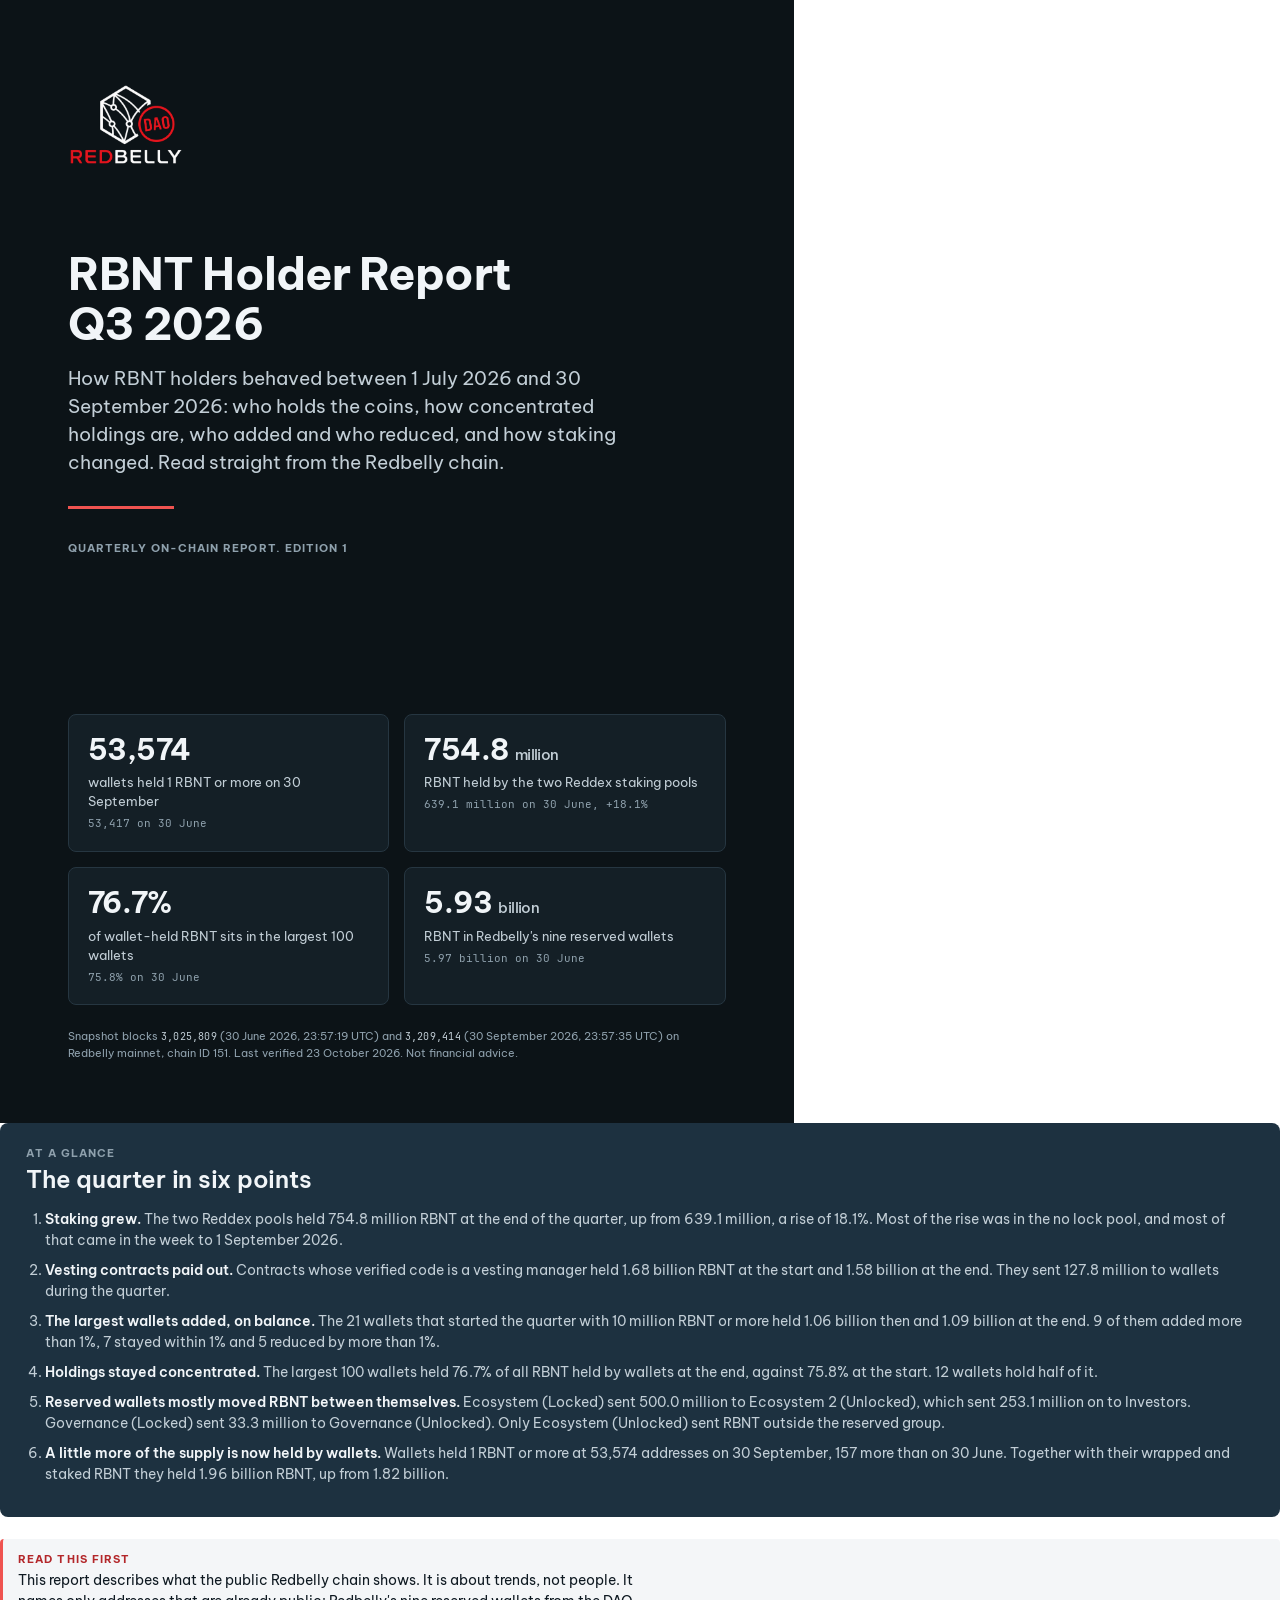
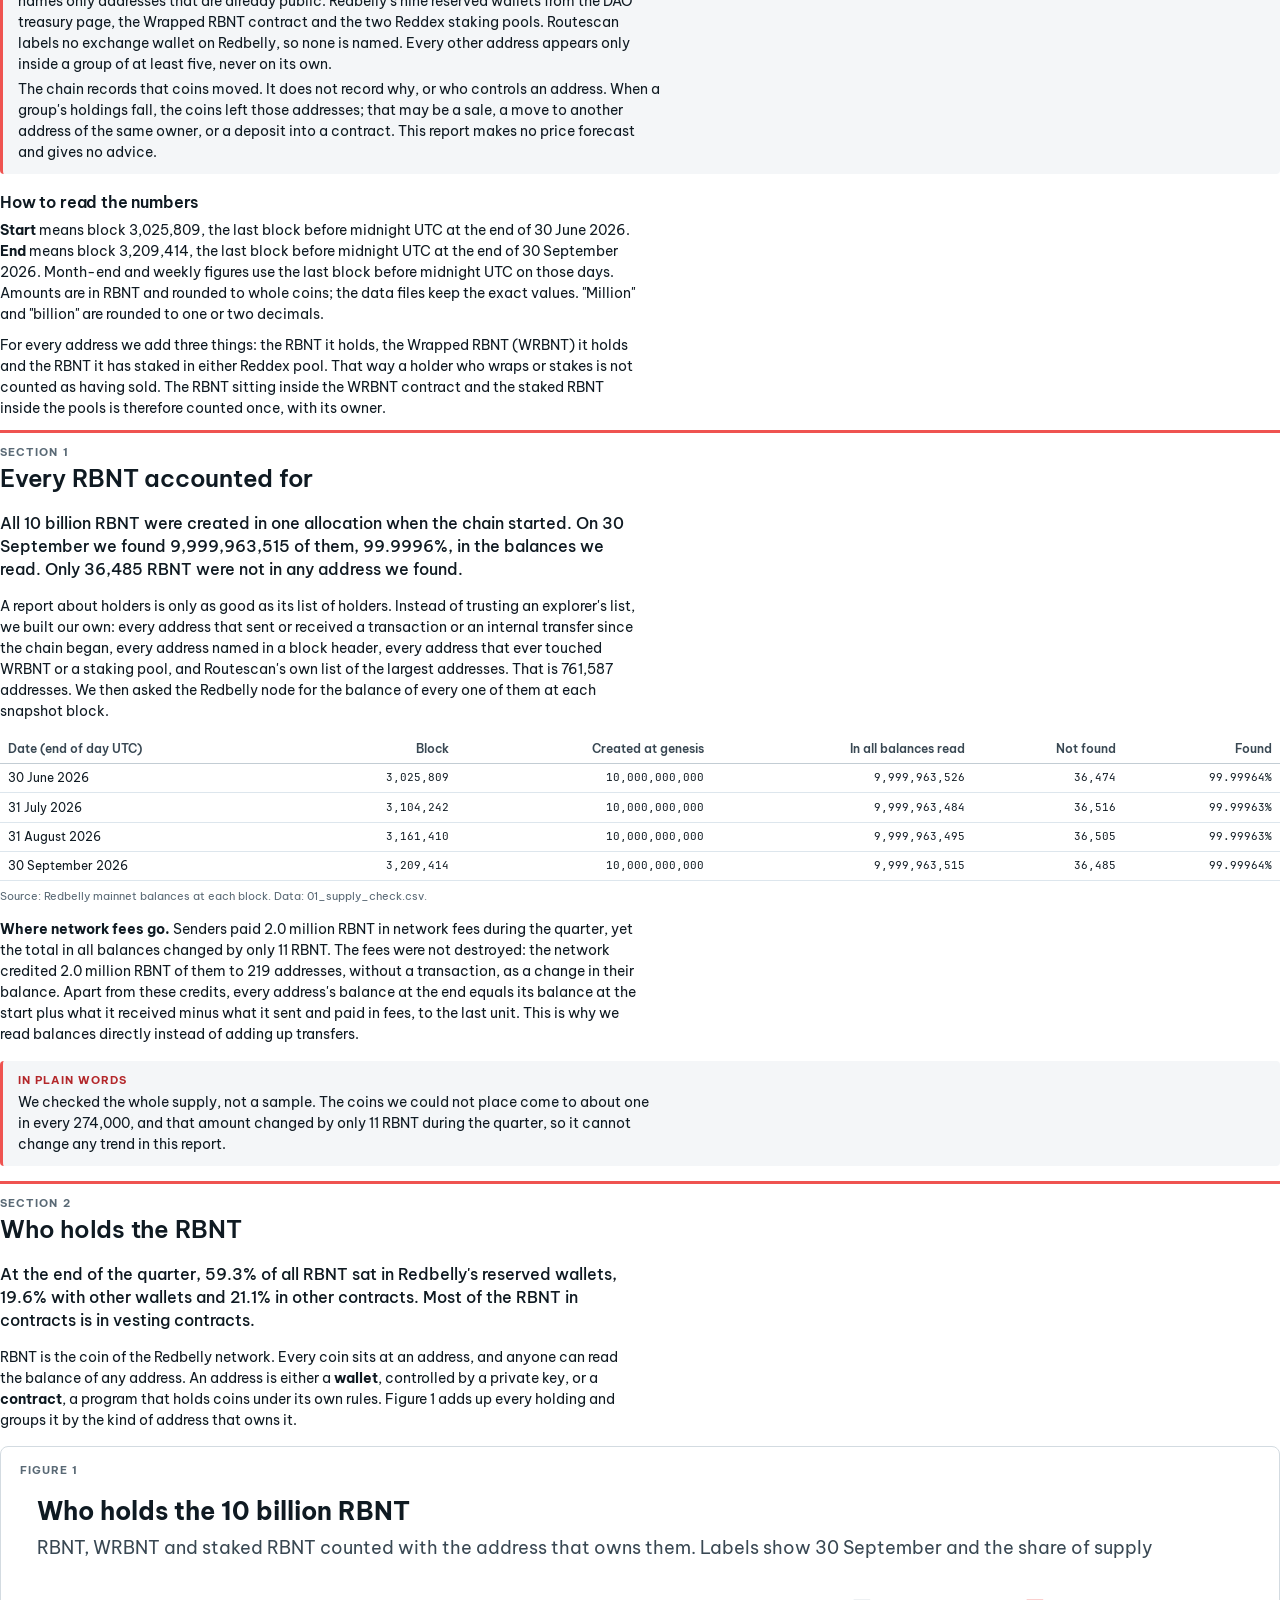
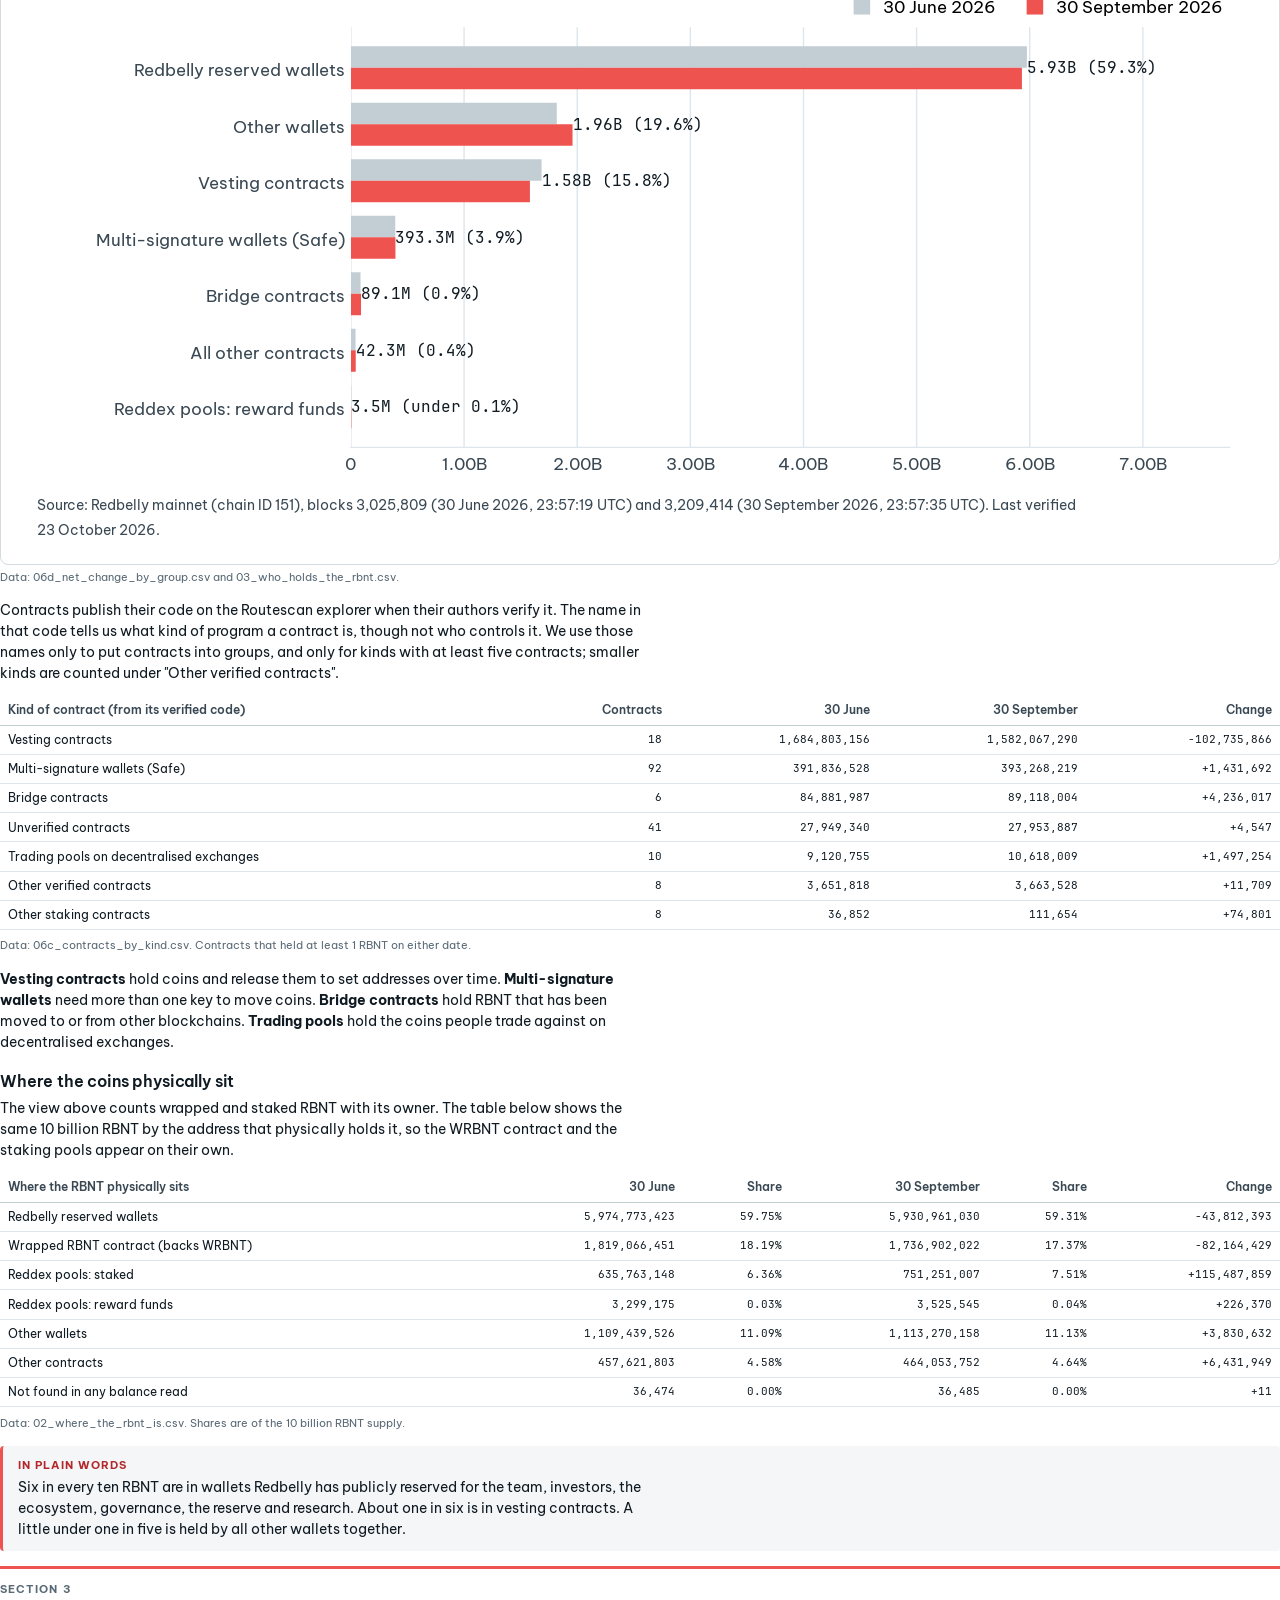
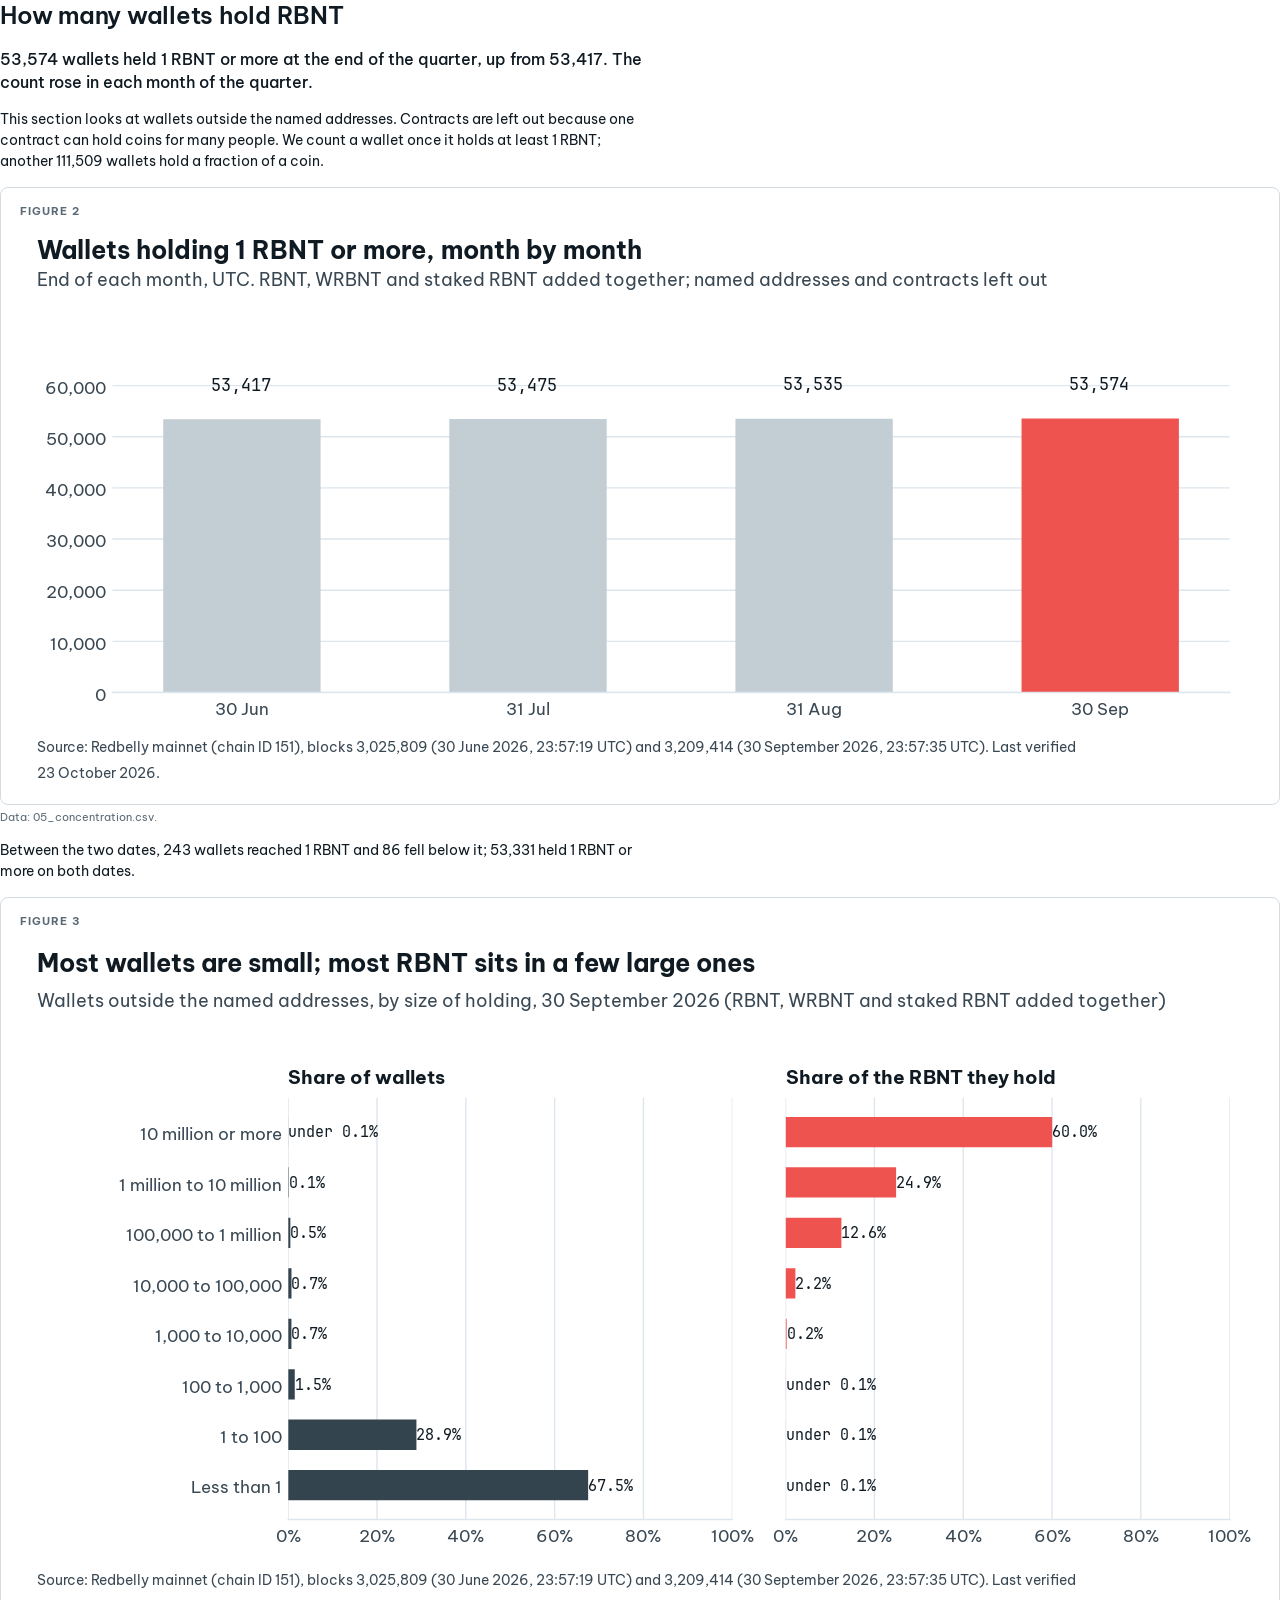
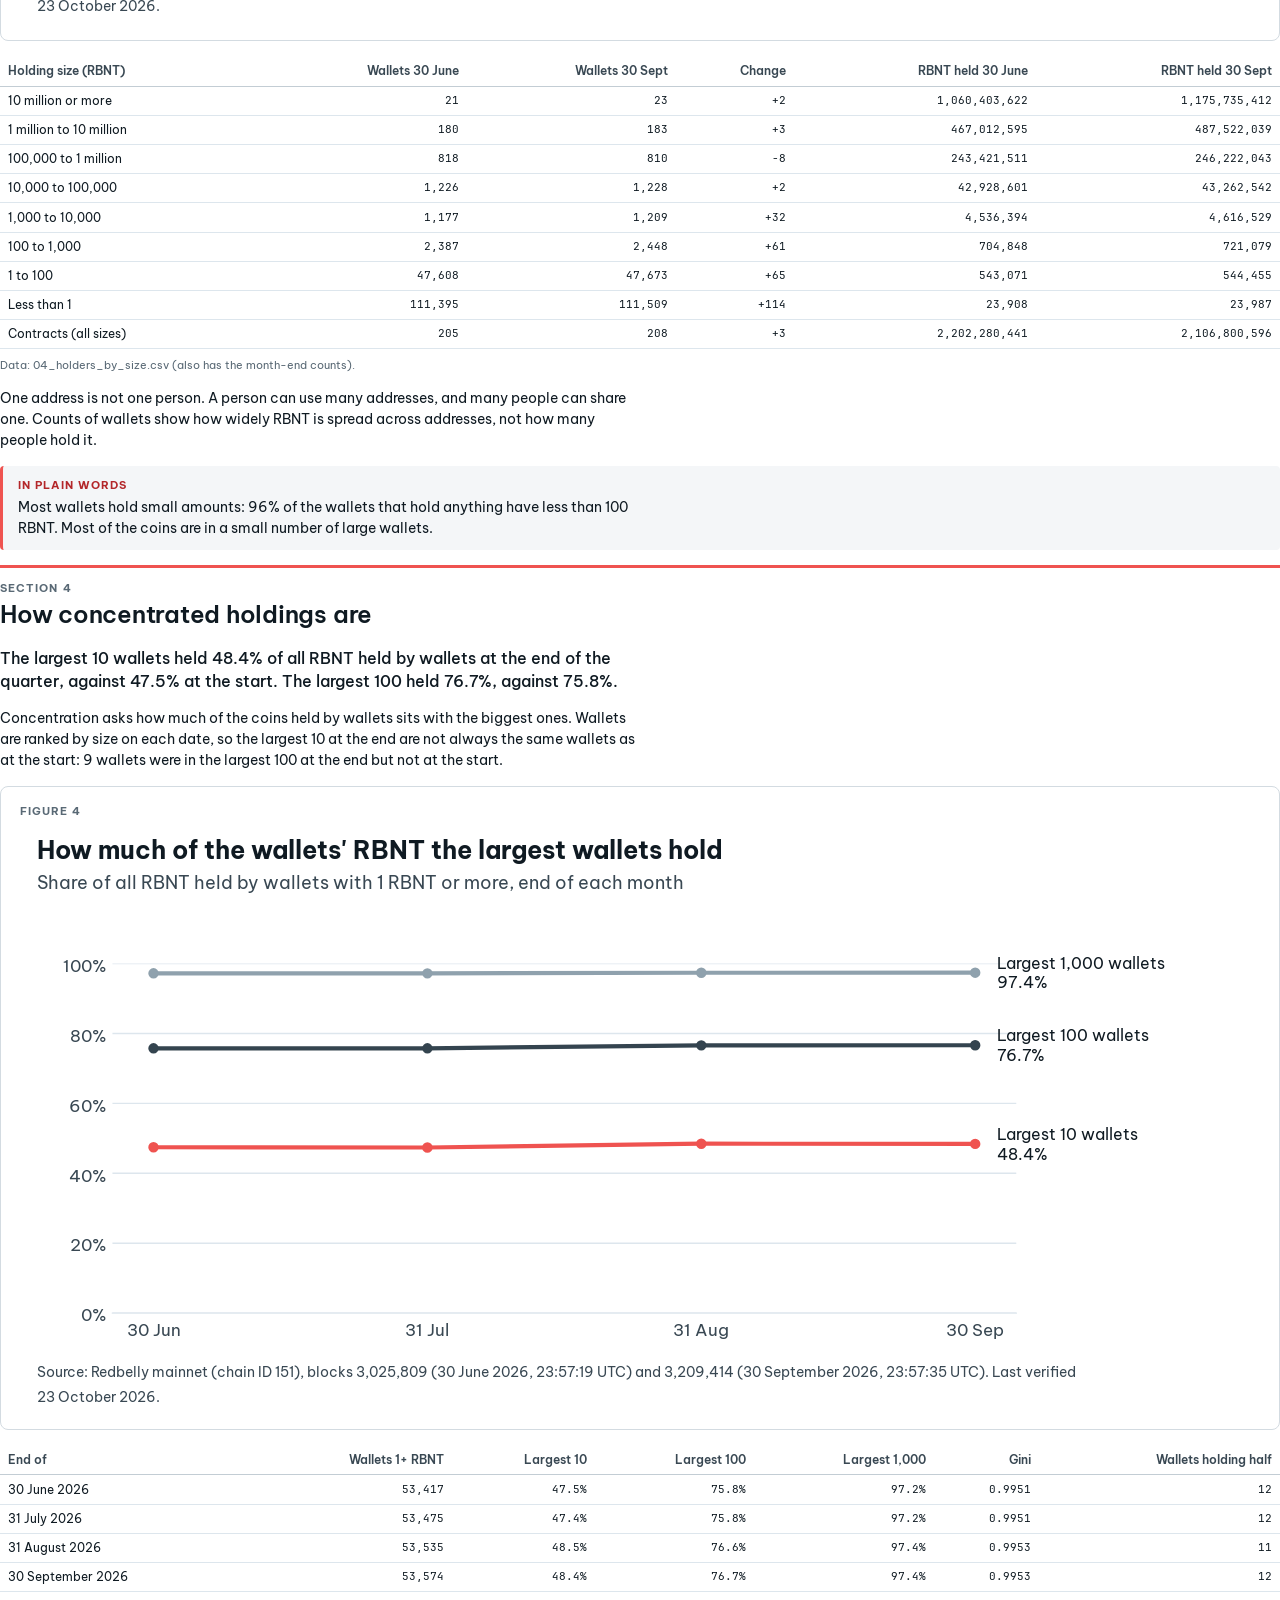
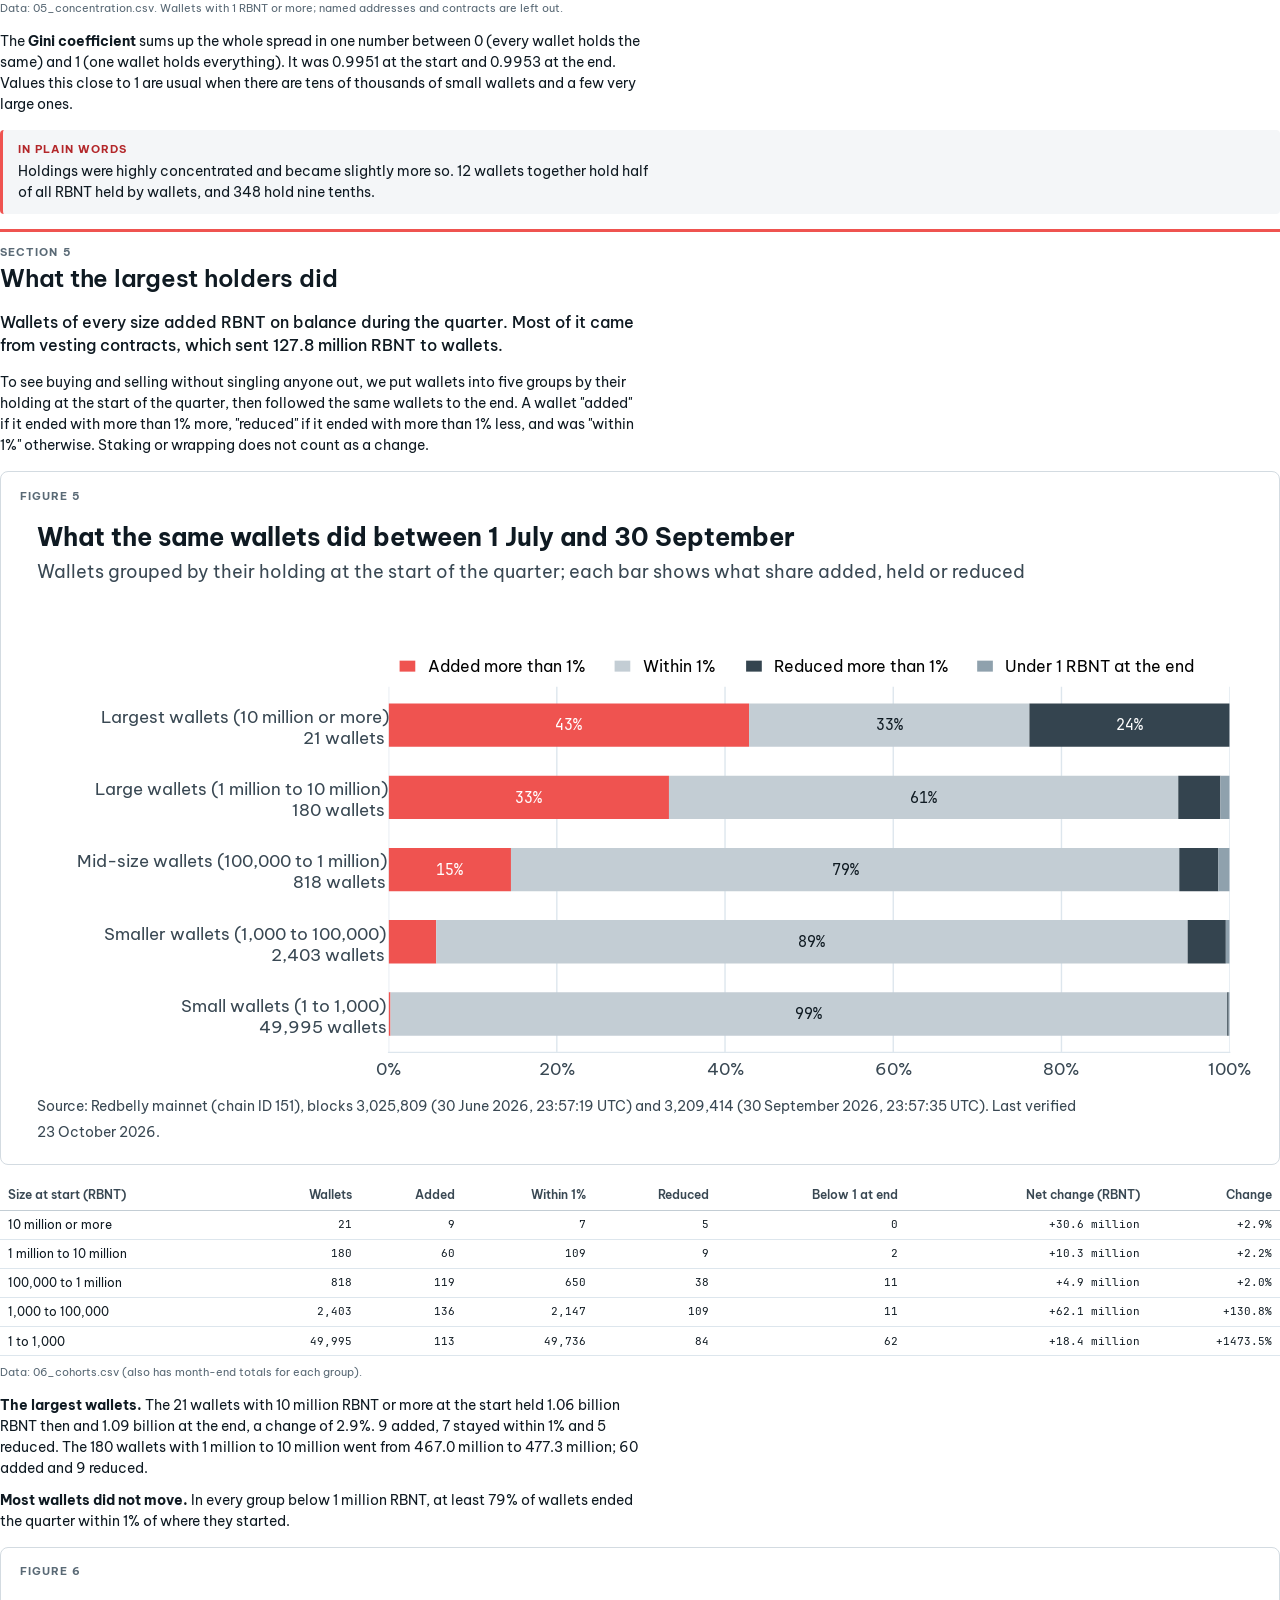
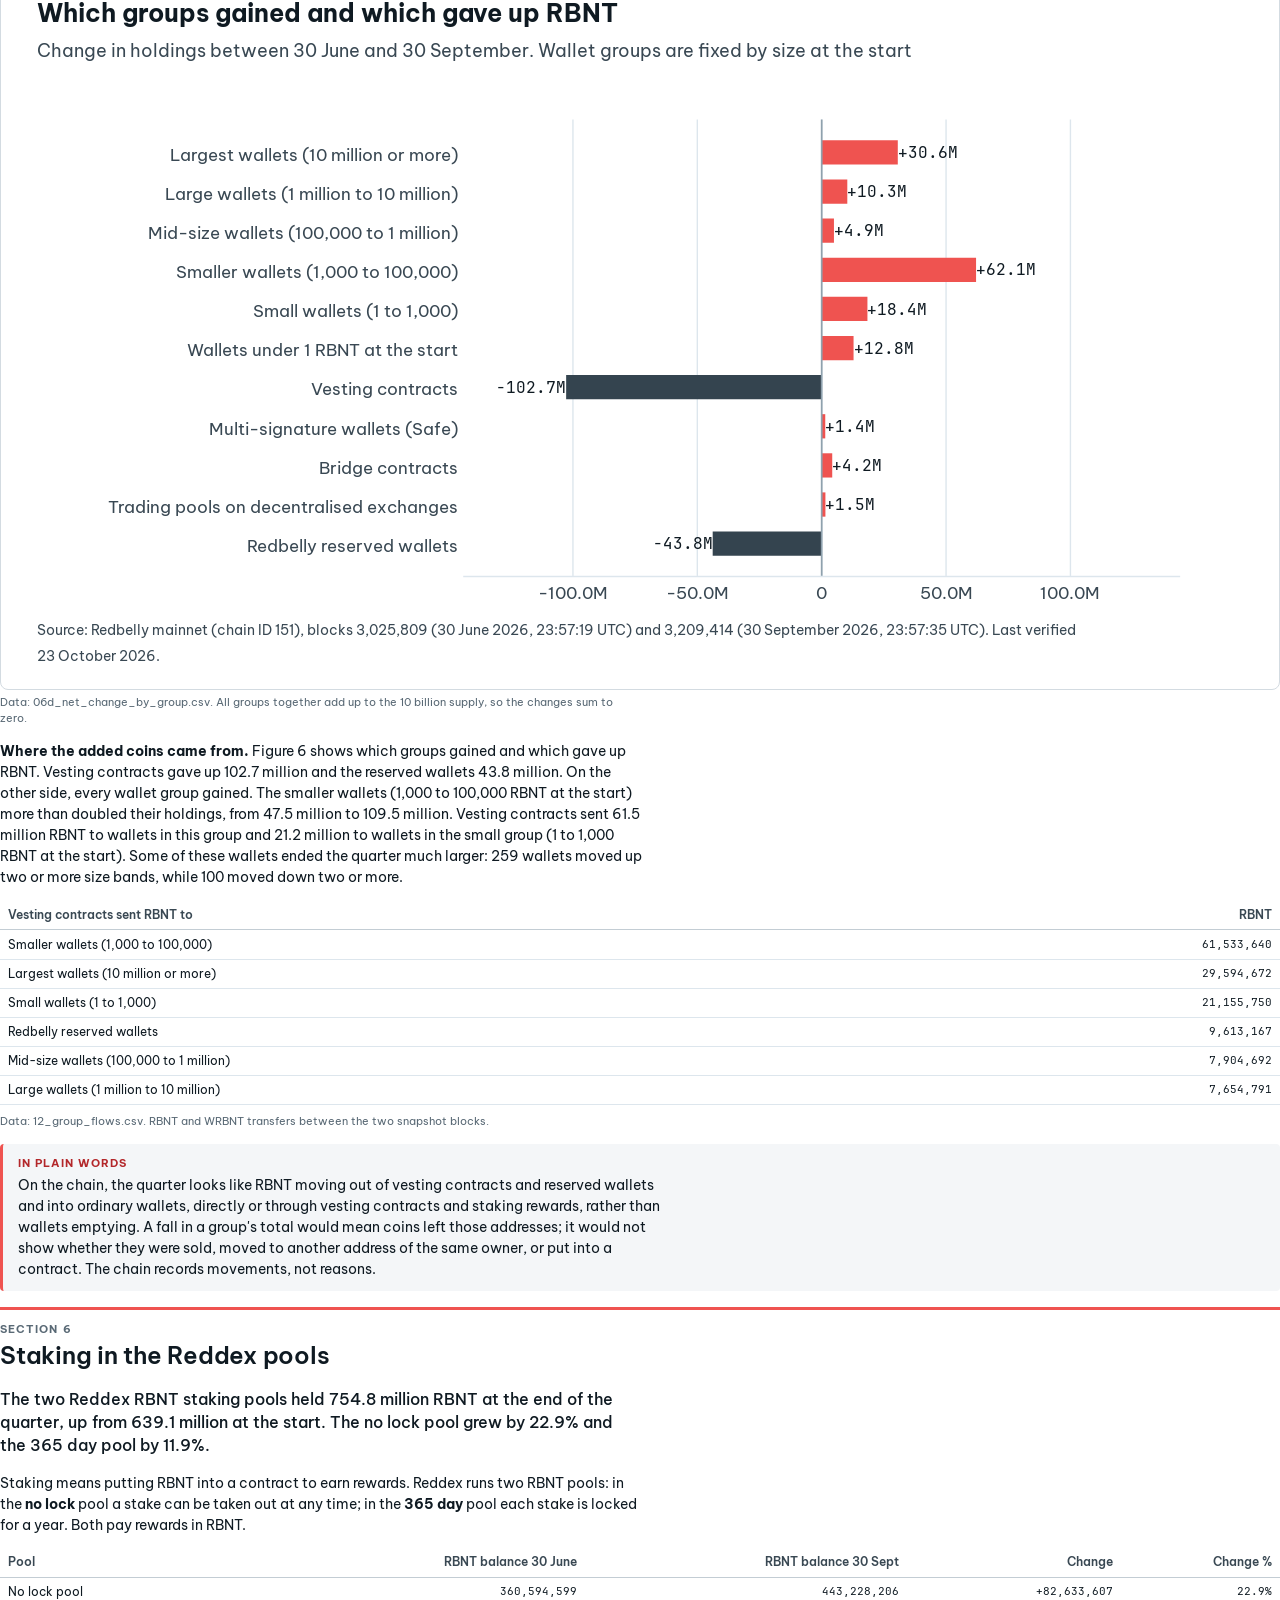
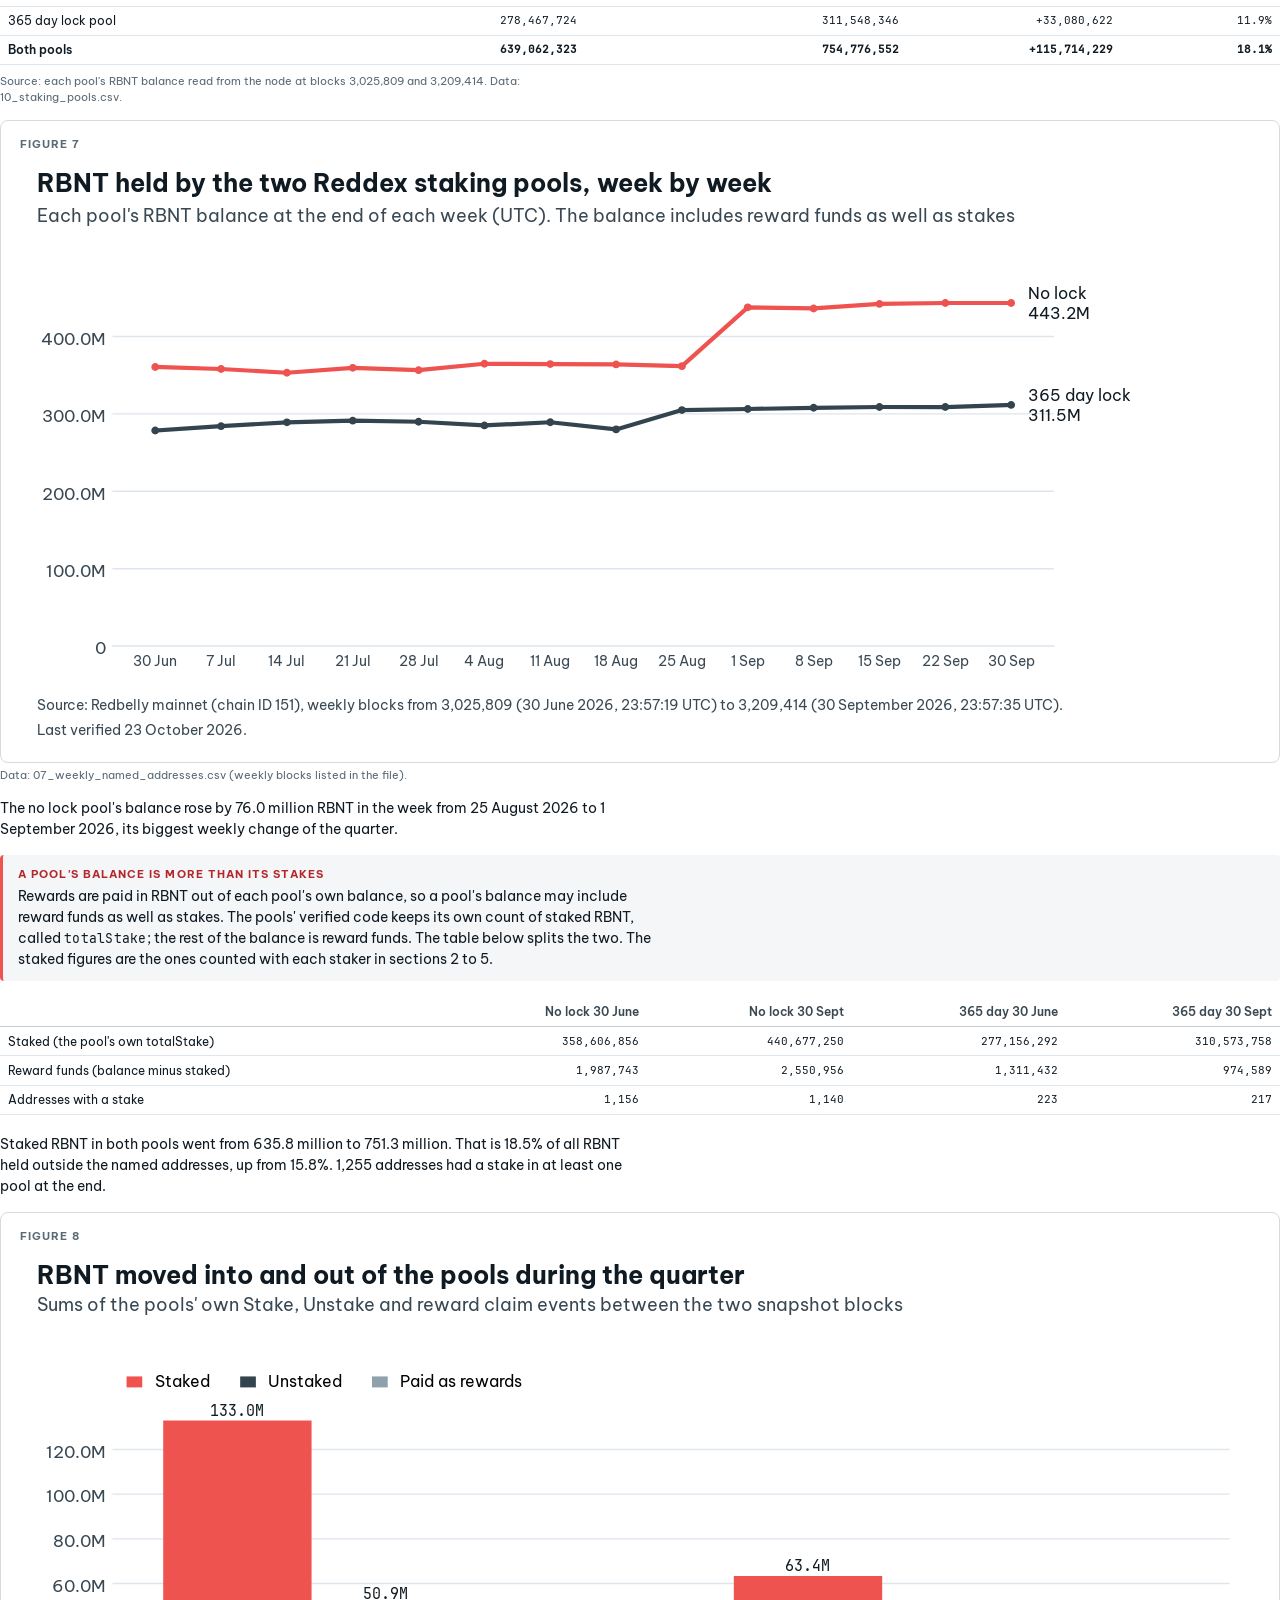
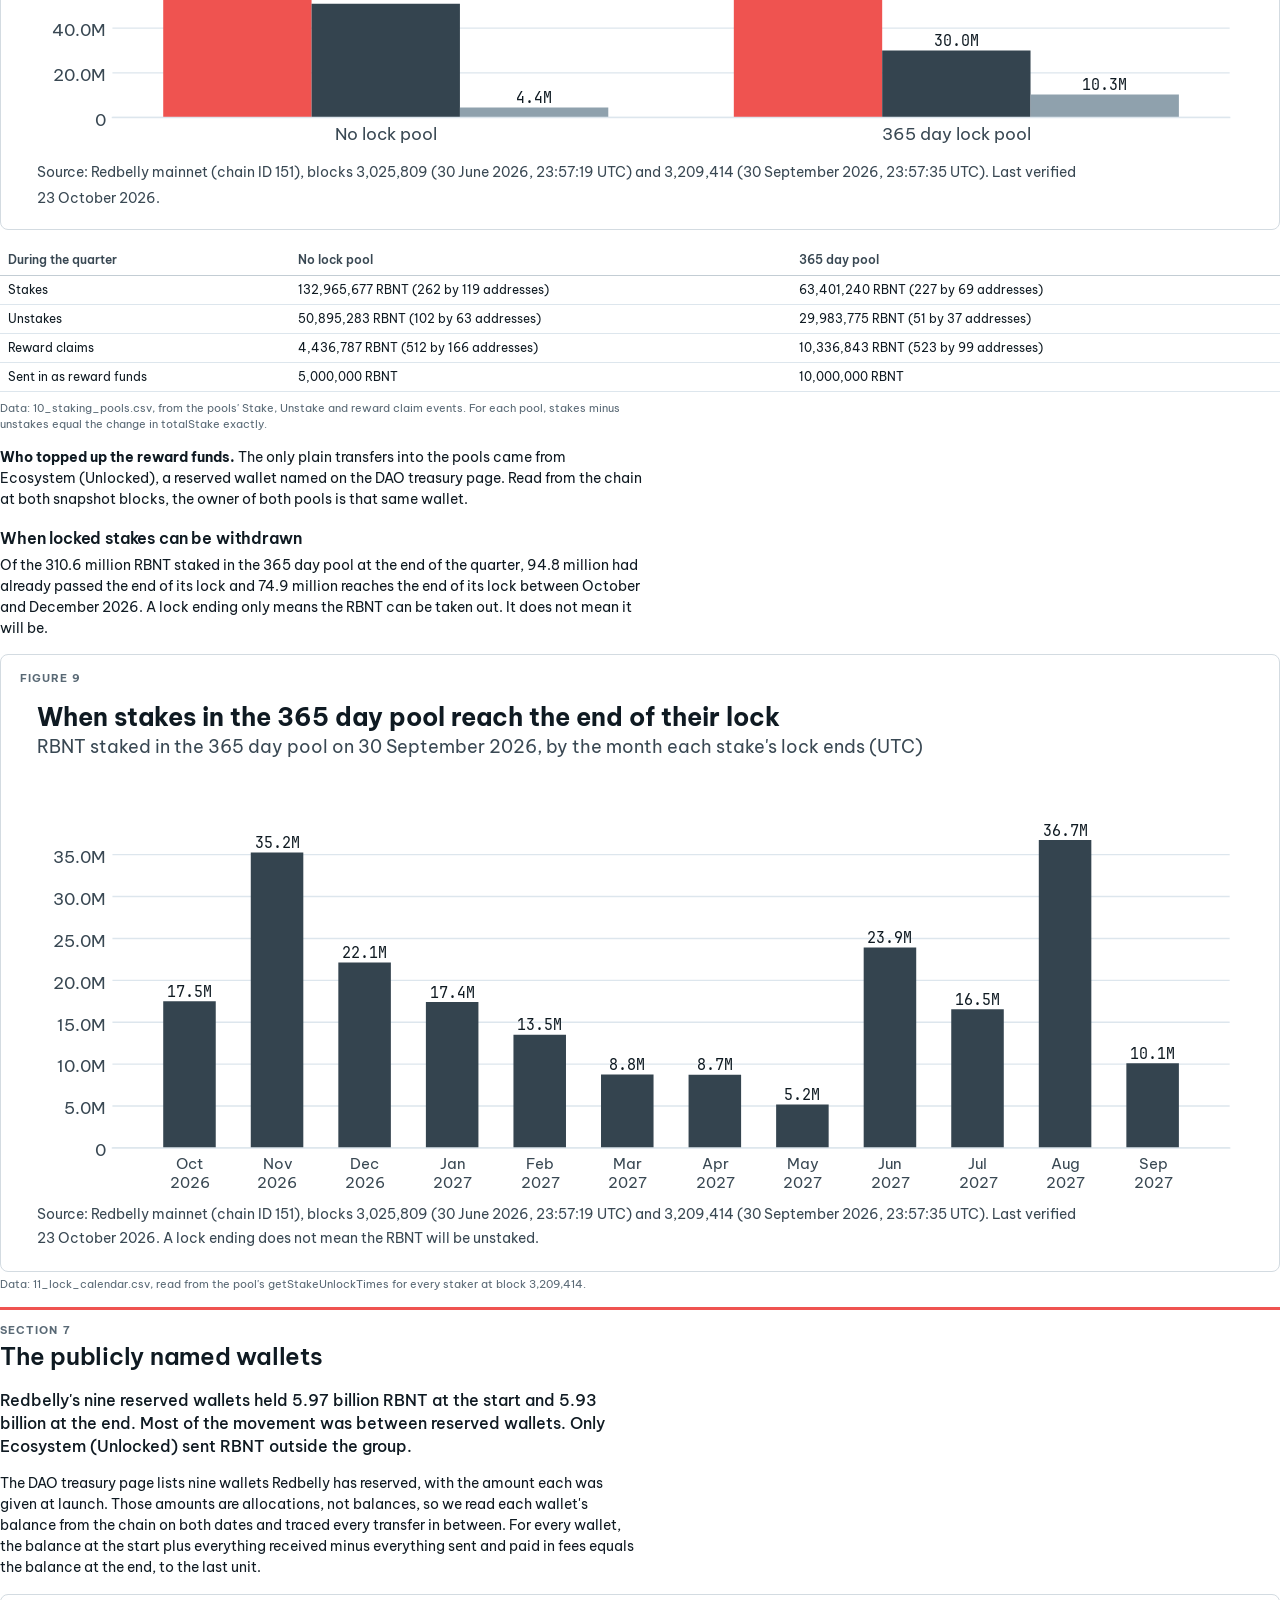
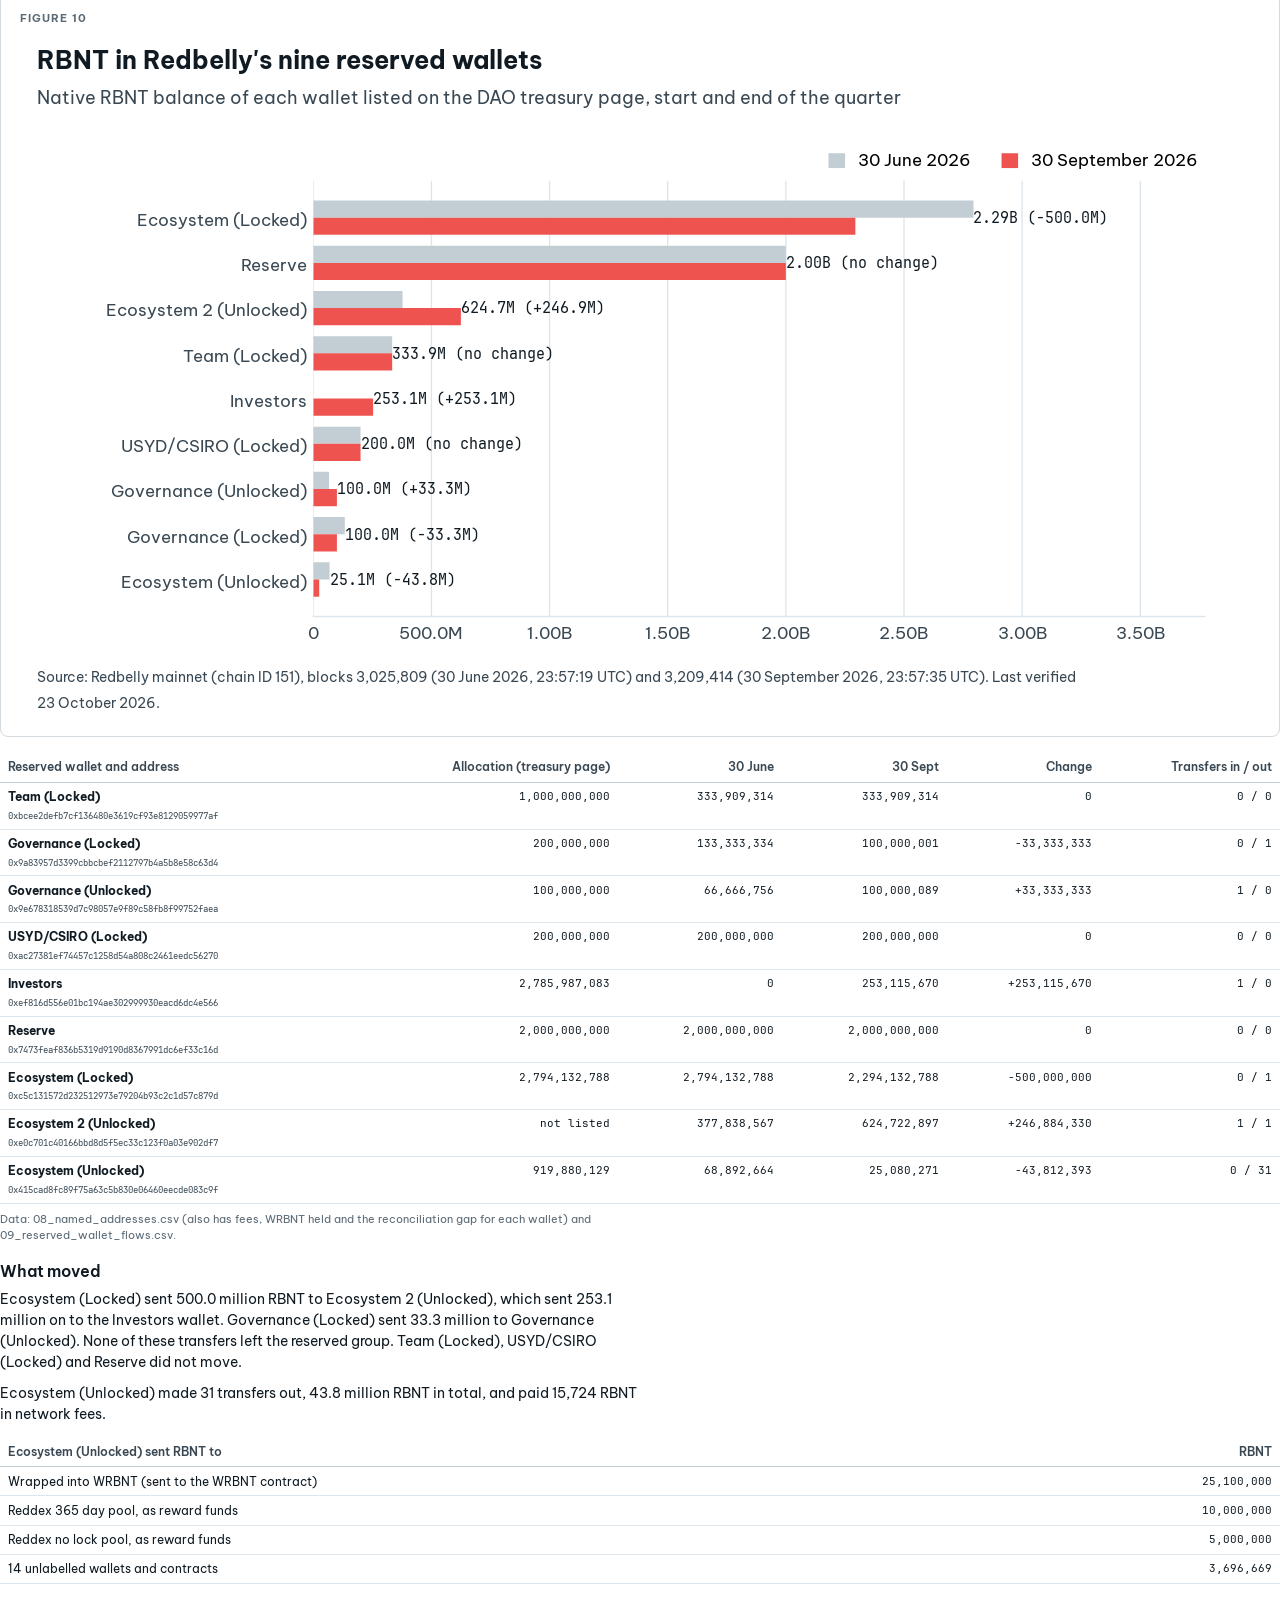
==== report/RBNT_Holder_Report_Q3_2026.html @ 12c1bfce "Add RBNT Holder Report for Q3 2026 Quarterly on-chain report on how RBNT holders behaved between 1 J" ====
<!doctype html>
<html lang="en"><head><meta charset="utf-8"><meta name="viewport" content="width=device-width, initial-scale=1">
<title>RBNT Holder Report Q3 2026</title><style>/* RBNT Holder Report. Values from the Redbelly DAO Task Board brand kit
   (light theme for the page, dark steel for hero and summary bands). */
@font-face { font-family: "Be Vietnam Pro"; font-weight: 400; src: url("../assets/fonts/BeVietnamPro-Regular.ttf"); }
@font-face { font-family: "Be Vietnam Pro"; font-weight: 400; font-style: italic; src: url("../assets/fonts/BeVietnamPro-Italic.ttf"); }
@font-face { font-family: "Be Vietnam Pro"; font-weight: 500; src: url("../assets/fonts/BeVietnamPro-Medium.ttf"); }
@font-face { font-family: "Be Vietnam Pro"; font-weight: 600; src: url("../assets/fonts/BeVietnamPro-SemiBold.ttf"); }
@font-face { font-family: "Be Vietnam Pro"; font-weight: 700; src: url("../assets/fonts/BeVietnamPro-Bold.ttf"); }
@font-face { font-family: "JetBrains Mono"; font-weight: 400; src: url("../assets/fonts/JetBrainsMono-Regular.ttf"); }
@font-face { font-family: "JetBrains Mono"; font-weight: 500; src: url("../assets/fonts/JetBrainsMono-Medium.ttf"); }

:root {
  --brand: #EF5350;
  --primary: #B3272A;
  --surface: #EDF1F4;
  --card: #FFFFFF;
  --steel-light: #DDE6ED;
  --panel-edge: #D3DBE1;
  --on-surface: #0F1A22;
  --on-surface-variant: #394853;
  --outline: #596975;
  --outline-variant: #C3CDD4;
  --dark-surface: #0c1317;
  --dark-steel: #1d3140;
  --dark-slate: #141f26;
  --dark-edge: #263641;
  --dark-text: #f1f5f8;
  --dark-text-2: #c2ced6;
  --dark-muted: #8fa1ad;
  --dark-accent: #ffb3ae;
  --sans: "Be Vietnam Pro", ui-sans-serif, system-ui, sans-serif;
  --mono: "JetBrains Mono", ui-monospace, monospace;
}

@page {
  size: A4; margin: 16mm 16mm 20mm 16mm;
  @bottom-left { content: "RBNT Holder Report, Q3 2026. Not financial advice."; font-family: "Be Vietnam Pro", sans-serif; font-size: 7pt; color: #596975; }
  @bottom-right { content: counter(page) " / " counter(pages); font-family: "JetBrains Mono", monospace; font-size: 7pt; color: #596975; }
}
@page :first { margin: 0; @bottom-left { content: none; } @bottom-right { content: none; } }

* { box-sizing: border-box; }
html { background: #FFFFFF; }
body {
  margin: 0; font-family: var(--sans); font-size: 10.5pt; line-height: 1.5; color: var(--on-surface);
  background: #FFFFFF; -webkit-print-color-adjust: exact; print-color-adjust: exact;
}
.mono, code, .addr { font-family: var(--mono); font-size: 0.9em; letter-spacing: 0.02em; }
.addr { word-break: break-all; }
.addr-small { font-family: var(--mono); font-size: 6.8pt; color: var(--on-surface-variant); white-space: nowrap; }
table.first-wide td:first-child, table.first-wide th:first-child { white-space: nowrap; }
.checks { columns: 2; column-gap: 6mm; padding-left: 0; list-style: none; }
p { margin: 0 0 8pt; max-width: 170mm; }
a { color: var(--primary); text-decoration: none; }
h1, h2, h3 { margin: 0; letter-spacing: -0.01em; }
h2 { font-size: 18pt; font-weight: 600; margin: 0 0 6pt; }
h3 { font-size: 12pt; font-weight: 600; margin: 12pt 0 4pt; }
.label { font-size: 8pt; font-weight: 700; letter-spacing: 0.1em; text-transform: uppercase; color: var(--outline); }

/* Cover: dark steel band */
.cover {
  height: 297mm; width: 210mm; background: var(--dark-surface); color: var(--dark-text);
  padding: 22mm 18mm 16mm; display: flex; flex-direction: column; page-break-after: always;
}
.cover .logo { height: 22mm; width: auto; align-self: flex-start; }
.cover .label { color: var(--dark-muted); }
.cover h1 { font-size: 34pt; line-height: 1.1; font-weight: 700; letter-spacing: -0.02em; margin: 22mm 0 4mm; }
.cover .sub { font-size: 14pt; color: var(--dark-text-2); max-width: 150mm; }
.cover .accent-rule { width: 28mm; height: 3px; background: var(--brand); margin: 8mm 0; }
.tiles { display: grid; grid-template-columns: 1fr 1fr; gap: 4mm; margin-top: auto; }
.tile { background: var(--dark-slate); border: 1px solid var(--dark-edge); border-radius: 8px; padding: 5mm; }
.tile .big { font-size: 22pt; font-weight: 700; letter-spacing: -0.02em; line-height: 1.1; }
.tile .big small { font-size: 11pt; font-weight: 500; color: var(--dark-text-2); }
.tile .what { color: var(--dark-text-2); font-size: 9.5pt; margin-top: 2mm; }
.tile .was { color: var(--dark-muted); font-size: 8.5pt; margin-top: 1mm; font-family: var(--mono); }
.cover .verified { margin-top: 6mm; font-size: 8.5pt; color: var(--dark-muted); }
.cover .verified .mono { color: var(--dark-text-2); }

/* Summary band, dark in both themes */
.band { background: var(--dark-steel); color: var(--dark-text); border-radius: 8px; padding: 6mm 7mm; margin: 0 0 6mm; }
.band h2 { color: var(--dark-text); }
.band .label { color: var(--dark-muted); }
.band ol { margin: 3mm 0 0; padding-left: 5mm; }
.band li { margin-bottom: 2.4mm; color: var(--dark-text-2); }
.band li b { color: var(--dark-text); font-weight: 600; }

section { page-break-before: always; }
section.flow { page-break-before: auto; }
.section-head { border-top: 3px solid var(--brand); padding-top: 3mm; margin-bottom: 4mm; }
.lead { font-size: 12pt; font-weight: 500; line-height: 1.45; color: var(--on-surface); margin-bottom: 4mm; }

.card { background: var(--card); border: 1px solid var(--panel-edge); border-radius: 8px; padding: 3mm 3mm 2mm; margin: 4mm 0; page-break-inside: avoid; }
.card svg { width: 100%; height: auto; display: block; }
.card .figno { font-size: 8pt; font-weight: 700; letter-spacing: 0.1em; color: var(--outline); padding: 1mm 2mm 0; }

.plain { background: #F4F6F8; border-left: 3px solid var(--brand); border-radius: 4px; padding: 3mm 4mm; margin: 4mm 0; page-break-inside: avoid; }
.plain .label { color: var(--primary); }
.plain p { margin: 1mm 0 0; }

table { width: 100%; border-collapse: collapse; font-size: 8.8pt; margin: 3mm 0 5mm; background: var(--card); page-break-inside: avoid; }
th { text-align: left; font-weight: 600; color: var(--on-surface-variant); border-bottom: 1px solid var(--outline-variant); padding: 1.6mm 2mm; vertical-align: bottom; }
td { border-bottom: 1px solid var(--steel-light); padding: 1.4mm 2mm; vertical-align: top; }
td.n, th.n { text-align: right; white-space: nowrap; }
td.n { font-family: var(--mono); font-size: 8.4pt; }
tr.total td { font-weight: 600; border-top: 1px solid var(--outline-variant); }
.src { font-size: 8pt; color: var(--outline); margin-top: -3mm; margin-bottom: 4mm; }

.checks li { margin-bottom: 1mm; break-inside: avoid; }
.tick { color: #15803D; font-weight: 700; }
.glossary dt { font-weight: 600; margin-top: 2mm; }
.glossary dd { margin: 0 0 1mm 0; color: var(--on-surface-variant); }
.small { font-size: 8.8pt; color: var(--on-surface-variant); }
.cols { display: grid; grid-template-columns: 1fr 1fr; gap: 6mm; }
.footer-note { font-size: 8pt; color: var(--outline); border-top: 1px solid var(--outline-variant); padding-top: 2mm; margin-top: 8mm; }
table.sources td:nth-child(2) { word-break: break-all; font-size: 7.6pt; width: 34%; }
table.sources td:last-child { white-space: nowrap; }
</style></head>
<body>
<div class="cover">
  <img class="logo" src="[data-uri]" alt="Redbelly DAO">
  <h1>RBNT Holder Report<br>Q3 2026</h1>
  <div class="sub">How RBNT holders behaved between 1 July 2026 and 30 September 2026: who holds the coins,
  how concentrated holdings are, who added and who reduced, and how staking changed. Read straight from the Redbelly chain.</div>
  <div class="accent-rule"></div>
  <div class="label">Quarterly on-chain report. Edition 1</div>
  <div class="tiles"><div class="tile"><div class="big">53,574 <small></small></div><div class="what">wallets held 1 RBNT or more on 30 September</div><div class="was">53,417 on 30 June</div></div><div class="tile"><div class="big">754.8 <small>million</small></div><div class="what">RBNT held by the two Reddex staking pools</div><div class="was">639.1 million on 30 June, +18.1%</div></div><div class="tile"><div class="big">76.7% <small></small></div><div class="what">of wallet-held RBNT sits in the largest 100 wallets</div><div class="was">75.8% on 30 June</div></div><div class="tile"><div class="big">5.93 <small>billion</small></div><div class="what">RBNT in Redbelly&#x27;s nine reserved wallets</div><div class="was">5.97 billion on 30 June</div></div></div>
  <div class="verified">Snapshot blocks <span class="mono">3,025,809</span> (30 June 2026, 23:57:19 UTC) and <span class="mono">3,209,414</span> (30 September 2026, 23:57:35 UTC)
  on Redbelly mainnet, chain ID 151. Last verified 23 October 2026. Not financial advice.</div>
</div>
<section class="flow" style="page-break-before:auto">
<div class="band"><div class="label">At a glance</div><h2>The quarter in six points</h2><ol><li><b>Staking grew.</b> The two Reddex pools held 754.8 million RBNT at the end of the quarter, up from 639.1 million, a rise of 18.1%. Most of the rise was in the no lock pool, and most of that came in the week to 1 September 2026.</li><li><b>Vesting contracts paid out.</b> Contracts whose verified code is a vesting manager held 1.68 billion RBNT at the start and 1.58 billion at the end. They sent 127.8 million to wallets during the quarter.</li><li><b>The largest wallets added, on balance.</b> The 21 wallets that started the quarter with 10 million RBNT or more held 1.06 billion then and 1.09 billion at the end. 9 of them added more than 1%, 7 stayed within 1% and 5 reduced by more than 1%.</li><li><b>Holdings stayed concentrated.</b> The largest 100 wallets held 76.7% of all RBNT held by wallets at the end, against 75.8% at the start. 12 wallets hold half of it.</li><li><b>Reserved wallets mostly moved RBNT between themselves.</b> Ecosystem (Locked) sent 500.0 million to Ecosystem 2 (Unlocked), which sent 253.1 million on to Investors. Governance (Locked) sent 33.3 million to Governance (Unlocked). Only Ecosystem (Unlocked) sent RBNT outside the reserved group.</li><li><b>A little more of the supply is now held by wallets.</b> Wallets held 1 RBNT or more at 53,574 addresses on 30 September, 157 more than on 30 June. Together with their wrapped and staked RBNT they held 1.96 billion RBNT, up from 1.82 billion.</li></ol></div>
<div class="plain"><div class="label">Read this first</div>
<p>This report describes what the public Redbelly chain shows. It is about trends, not people. It names only addresses that
are already public: Redbelly's nine reserved wallets from the DAO treasury page, the Wrapped RBNT contract and the two Reddex
staking pools. Routescan labels no exchange wallet on Redbelly, so none is named. Every other address appears only inside a
group of at least five, never on its own.</p>
<p>The chain records that coins moved. It does not record why, or who controls an address. When a group's holdings fall, the
coins left those addresses; that may be a sale, a move to another address of the same owner, or a deposit into a contract.
This report makes no price forecast and gives no advice.</p></div>
<h3>How to read the numbers</h3>
<p><b>Start</b> means block 3,025,809, the last block before midnight UTC at the end of 30 June 2026. <b>End</b> means block
3,209,414, the last block before midnight UTC at the end of 30 September 2026. Month-end and weekly figures use the last block
before midnight UTC on those days. Amounts are in RBNT and rounded to whole coins; the data files keep the exact values.
"Million" and "billion" are rounded to one or two decimals.</p>
<p>For every address we add three things: the RBNT it holds, the Wrapped RBNT (WRBNT) it holds and the RBNT it has staked in
either Reddex pool. That way a holder who wraps or stakes is not counted as having sold. The RBNT sitting inside the WRBNT
contract and the staked RBNT inside the pools is therefore counted once, with its owner.</p>
</section>
<section>
<div class="section-head"><div class="label">Section 1</div><h2>Every RBNT accounted for</h2></div>
<p class="lead">All 10 billion RBNT were created in one allocation when the chain started. On 30 September we found
9,999,963,515 of them, 99.9996%, in the balances we read. Only 36,485 RBNT were not in
any address we found.</p>
<p>A report about holders is only as good as its list of holders. Instead of trusting an explorer's list, we built our own:
every address that sent or received a transaction or an internal transfer since the chain began, every address named in a block
header, every address that ever touched WRBNT or a staking pool, and Routescan's own list of the largest addresses. That is
761,587 addresses. We then asked the Redbelly node for the balance of every one of them at each snapshot
block.</p>
<table class=""><thead><tr><th class="">Date (end of day UTC)</th><th class="n">Block</th><th class="n">Created at genesis</th><th class="n">In all balances read</th><th class="n">Not found</th><th class="n">Found</th></tr></thead><tbody><tr><td class="">30 June 2026</td><td class="n">3,025,809</td><td class="n">10,000,000,000</td><td class="n">9,999,963,526</td><td class="n">36,474</td><td class="n">99.99964%</td></tr><tr><td class="">31 July 2026</td><td class="n">3,104,242</td><td class="n">10,000,000,000</td><td class="n">9,999,963,484</td><td class="n">36,516</td><td class="n">99.99963%</td></tr><tr><td class="">31 August 2026</td><td class="n">3,161,410</td><td class="n">10,000,000,000</td><td class="n">9,999,963,495</td><td class="n">36,505</td><td class="n">99.99963%</td></tr><tr><td class="">30 September 2026</td><td class="n">3,209,414</td><td class="n">10,000,000,000</td><td class="n">9,999,963,515</td><td class="n">36,485</td><td class="n">99.99964%</td></tr></tbody></table>
<p class="src">Source: Redbelly mainnet balances at each block. Data: 01_supply_check.csv.</p>
<p><b>Where network fees go.</b> Senders paid 2.0 million RBNT in network fees during the quarter, yet the total in
all balances changed by only 11 RBNT. The fees were not destroyed: the network credited
2.0 million RBNT of them to 219 addresses, without a transaction, as a change in their balance. Apart from
these credits, every address's balance at the end equals its balance at the start plus what it received minus what it sent and
paid in fees, to the last unit. This is why we read balances directly instead of adding up transfers.</p>
<div class="plain"><div class="label">In plain words</div><p>We checked the whole supply, not a sample. The coins we could not
place come to about one in every 274,000, and that amount changed by only
11 RBNT during the quarter, so it cannot change any trend in this report.</p></div>
</section>
<section>
<div class="section-head"><div class="label">Section 2</div><h2>Who holds the RBNT</h2></div>
<p class="lead">At the end of the quarter, 59.3% of all RBNT sat in Redbelly's reserved wallets,
19.6% with other wallets and 21.1% in other contracts.
Most of the RBNT in contracts is in vesting contracts.</p>
<p>RBNT is the coin of the Redbelly network. Every coin sits at an address, and anyone can read the balance of any address. An
address is either a <b>wallet</b>, controlled by a private key, or a <b>contract</b>, a program that holds coins under its own
rules. Figure 1 adds up every holding and groups it by the kind of address that owns it.</p>
<div class="card" role="img" aria-label="Bar chart of RBNT held by each group of owners at the start and end of the quarter"><div class="figno">FIGURE 1</div>

<svg xmlns:xlink="http://www.w3.org/1999/xlink" viewBox="0 0 720 388.8" xmlns="http://www.w3.org/2000/svg" version="1.1">
 <metadata>
  <rdf:RDF xmlns:dc="http://purl.org/dc/elements/1.1/" xmlns:cc="http://creativecommons.org/ns#" xmlns:rdf="http://www.w3.org/1999/02/22-rdf-syntax-ns#">
   <cc:Work>
    <dc:type rdf:resource="http://purl.org/dc/dcmitype/StillImage"/>
    <dc:date>2026-10-23T15:52:48.904468</dc:date>
    <dc:format>image/svg+xml</dc:format>
    <dc:creator>
     <cc:Agent>
      <dc:title>Matplotlib v3.11.2, https://matplotlib.org/</dc:title>
     </cc:Agent>
    </dc:creator>
   </cc:Work>
  </rdf:RDF>
 </metadata>
 <defs>
  <style type="text/css">*{stroke-linejoin: round; stroke-linecap: butt}</style>
 </defs>
 <g id="figure_1">
  <g id="patch_1">
   <path d="M 0 388.8 
L 720 388.8 
L 720 0 
L 0 0 
z
" style="fill: #ffffff"/>
  </g>
  <g id="axes_1">
   <g id="patch_2">
    <path d="M 194.4 326.592 
L 698.4 326.592 
L 698.4 85.536 
L 194.4 85.536 
z
" style="fill: #ffffff"/>
   </g>
   <g id="matplotlib.axis_1">
    <g id="xtick_1">
     <g id="line2d_1">
      <path d="M 194.4 326.592 
L 194.4 85.536 
" clip-path="url(#p4973679325)" style="fill: none; stroke: #dde6ed; stroke-width: 0.8; stroke-linecap: square"/>
     </g>
     <g id="line2d_2"/>
     <g id="text_1">
      <text style="font-size: 9.5px; font-family: 'Be Vietnam Pro'; text-anchor: middle; fill: #394853" x="194.4" y="339.592" transform="rotate(-0 194.4 339.592)">0</text>
     </g>
    </g>
    <g id="xtick_2">
     <g id="line2d_3">
      <path d="M 259.287812 326.592 
L 259.287812 85.536 
" clip-path="url(#p4973679325)" style="fill: none; stroke: #dde6ed; stroke-width: 0.8; stroke-linecap: square"/>
     </g>
     <g id="line2d_4"/>
     <g id="text_2">
      <text style="font-size: 9.5px; font-family: 'Be Vietnam Pro'; text-anchor: middle; fill: #394853" x="259.287812" y="339.592" transform="rotate(-0 259.287812 339.592)">1.00B</text>
     </g>
    </g>
    <g id="xtick_3">
     <g id="line2d_5">
      <path d="M 324.175624 326.592 
L 324.175624 85.536 
" clip-path="url(#p4973679325)" style="fill: none; stroke: #dde6ed; stroke-width: 0.8; stroke-linecap: square"/>
     </g>
     <g id="line2d_6"/>
     <g id="text_3">
      <text style="font-size: 9.5px; font-family: 'Be Vietnam Pro'; text-anchor: middle; fill: #394853" x="324.175624" y="339.592" transform="rotate(-0 324.175624 339.592)">2.00B</text>
     </g>
    </g>
    <g id="xtick_4">
     <g id="line2d_7">
      <path d="M 389.063437 326.592 
L 389.063437 85.536 
" clip-path="url(#p4973679325)" style="fill: none; stroke: #dde6ed; stroke-width: 0.8; stroke-linecap: square"/>
     </g>
     <g id="line2d_8"/>
     <g id="text_4">
      <text style="font-size: 9.5px; font-family: 'Be Vietnam Pro'; text-anchor: middle; fill: #394853" x="389.063437" y="339.592" transform="rotate(-0 389.063437 339.592)">3.00B</text>
     </g>
    </g>
    <g id="xtick_5">
     <g id="line2d_9">
      <path d="M 453.951249 326.592 
L 453.951249 85.536 
" clip-path="url(#p4973679325)" style="fill: none; stroke: #dde6ed; stroke-width: 0.8; stroke-linecap: square"/>
     </g>
     <g id="line2d_10"/>
     <g id="text_5">
      <text style="font-size: 9.5px; font-family: 'Be Vietnam Pro'; text-anchor: middle; fill: #394853" x="453.951249" y="339.592" transform="rotate(-0 453.951249 339.592)">4.00B</text>
     </g>
    </g>
    <g id="xtick_6">
     <g id="line2d_11">
      <path d="M 518.839061 326.592 
L 518.839061 85.536 
" clip-path="url(#p4973679325)" style="fill: none; stroke: #dde6ed; stroke-width: 0.8; stroke-linecap: square"/>
     </g>
     <g id="line2d_12"/>
     <g id="text_6">
      <text style="font-size: 9.5px; font-family: 'Be Vietnam Pro'; text-anchor: middle; fill: #394853" x="518.839061" y="339.592" transform="rotate(-0 518.839061 339.592)">5.00B</text>
     </g>
    </g>
    <g id="xtick_7">
     <g id="line2d_13">
      <path d="M 583.726873 326.592 
L 583.726873 85.536 
" clip-path="url(#p4973679325)" style="fill: none; stroke: #dde6ed; stroke-width: 0.8; stroke-linecap: square"/>
     </g>
     <g id="line2d_14"/>
     <g id="text_7">
      <text style="font-size: 9.5px; font-family: 'Be Vietnam Pro'; text-anchor: middle; fill: #394853" x="583.726873" y="339.592" transform="rotate(-0 583.726873 339.592)">6.00B</text>
     </g>
    </g>
    <g id="xtick_8">
     <g id="line2d_15">
      <path d="M 648.614685 326.592 
L 648.614685 85.536 
" clip-path="url(#p4973679325)" style="fill: none; stroke: #dde6ed; stroke-width: 0.8; stroke-linecap: square"/>
     </g>
     <g id="line2d_16"/>
     <g id="text_8">
      <text style="font-size: 9.5px; font-family: 'Be Vietnam Pro'; text-anchor: middle; fill: #394853" x="648.614685" y="339.592" transform="rotate(-0 648.614685 339.592)">7.00B</text>
     </g>
    </g>
   </g>
   <g id="matplotlib.axis_2">
    <g id="ytick_1">
     <g id="line2d_17"/>
     <g id="text_9">
      <text style="font-size: 9.5px; font-family: 'Be Vietnam Pro'; text-anchor: end; fill: #394853" x="190.9" y="308.066286" transform="rotate(-0 190.9 308.066286)">Reddex pools: reward funds</text>
     </g>
    </g>
    <g id="ytick_2">
     <g id="line2d_18"/>
     <g id="text_10">
      <text style="font-size: 9.5px; font-family: 'Be Vietnam Pro'; text-anchor: end; fill: #394853" x="190.9" y="275.648857" transform="rotate(-0 190.9 275.648857)">All other contracts</text>
     </g>
    </g>
    <g id="ytick_3">
     <g id="line2d_19"/>
     <g id="text_11">
      <text style="font-size: 9.5px; font-family: 'Be Vietnam Pro'; text-anchor: end; fill: #394853" x="190.9" y="243.231429" transform="rotate(-0 190.9 243.231429)">Bridge contracts</text>
     </g>
    </g>
    <g id="ytick_4">
     <g id="line2d_20"/>
     <g id="text_12">
      <text style="font-size: 9.5px; font-family: 'Be Vietnam Pro'; text-anchor: end; fill: #394853" x="190.9" y="210.814" transform="rotate(-0 190.9 210.814)">Multi-signature wallets (Safe)</text>
     </g>
    </g>
    <g id="ytick_5">
     <g id="line2d_21"/>
     <g id="text_13">
      <text style="font-size: 9.5px; font-family: 'Be Vietnam Pro'; text-anchor: end; fill: #394853" x="190.9" y="178.396571" transform="rotate(-0 190.9 178.396571)">Vesting contracts</text>
     </g>
    </g>
    <g id="ytick_6">
     <g id="line2d_22"/>
     <g id="text_14">
      <text style="font-size: 9.5px; font-family: 'Be Vietnam Pro'; text-anchor: end; fill: #394853" x="190.9" y="145.979143" transform="rotate(-0 190.9 145.979143)">Other wallets</text>
     </g>
    </g>
    <g id="ytick_7">
     <g id="line2d_23"/>
     <g id="text_15">
      <text style="font-size: 9.5px; font-family: 'Be Vietnam Pro'; text-anchor: end; fill: #394853" x="190.9" y="113.561714" transform="rotate(-0 190.9 113.561714)">Redbelly reserved wallets</text>
     </g>
    </g>
   </g>
   <g id="patch_3">
    <path d="M 194.4 303.316286 
L 194.614076 303.316286 
L 194.614076 290.997663 
L 194.4 290.997663 
z
" clip-path="url(#p4973679325)" style="fill: #c3cdd4"/>
   </g>
   <g id="patch_4">
    <path d="M 194.4 270.898857 
L 197.044747 270.898857 
L 197.044747 258.580235 
L 194.4 258.580235 
z
" clip-path="url(#p4973679325)" style="fill: #c3cdd4"/>
   </g>
   <g id="patch_5">
    <path d="M 194.4 238.481429 
L 199.907806 238.481429 
L 199.907806 226.162806 
L 194.4 226.162806 
z
" clip-path="url(#p4973679325)" style="fill: #c3cdd4"/>
   </g>
   <g id="patch_6">
    <path d="M 194.4 206.064 
L 219.825415 206.064 
L 219.825415 193.745377 
L 194.4 193.745377 
z
" clip-path="url(#p4973679325)" style="fill: #c3cdd4"/>
   </g>
   <g id="patch_7">
    <path d="M 194.4 173.646571 
L 303.723191 173.646571 
L 303.723191 161.327948 
L 194.4 161.327948 
z
" clip-path="url(#p4973679325)" style="fill: #c3cdd4"/>
   </g>
   <g id="patch_8">
    <path d="M 194.4 141.229143 
L 312.468212 141.229143 
L 312.468212 128.91052 
L 194.4 128.91052 
z
" clip-path="url(#p4973679325)" style="fill: #c3cdd4"/>
   </g>
   <g id="patch_9">
    <path d="M 194.4 108.811714 
L 582.092308 108.811714 
L 582.092308 96.493091 
L 194.4 96.493091 
z
" clip-path="url(#p4973679325)" style="fill: #c3cdd4"/>
   </g>
   <g id="patch_10">
    <path d="M 194.4 315.634909 
L 194.628765 315.634909 
L 194.628765 303.316286 
L 194.4 303.316286 
z
" clip-path="url(#p4973679325)" style="fill: #ef5350"/>
   </g>
   <g id="patch_11">
    <path d="M 194.4 283.21748 
L 197.14781 283.21748 
L 197.14781 270.898857 
L 194.4 270.898857 
z
" clip-path="url(#p4973679325)" style="fill: #ef5350"/>
   </g>
   <g id="patch_12">
    <path d="M 194.4 250.800052 
L 200.182672 250.800052 
L 200.182672 238.481429 
L 194.4 238.481429 
z
" clip-path="url(#p4973679325)" style="fill: #ef5350"/>
   </g>
   <g id="patch_13">
    <path d="M 194.4 218.382623 
L 219.918314 218.382623 
L 219.918314 206.064 
L 194.4 206.064 
z
" clip-path="url(#p4973679325)" style="fill: #ef5350"/>
   </g>
   <g id="patch_14">
    <path d="M 194.4 185.965194 
L 297.056885 185.965194 
L 297.056885 173.646571 
L 194.4 173.646571 
z
" clip-path="url(#p4973679325)" style="fill: #ef5350"/>
   </g>
   <g id="patch_15">
    <path d="M 194.4 153.547765 
L 321.492389 153.547765 
L 321.492389 141.229143 
L 194.4 141.229143 
z
" clip-path="url(#p4973679325)" style="fill: #ef5350"/>
   </g>
   <g id="patch_16">
    <path d="M 194.4 121.130337 
L 579.248919 121.130337 
L 579.248919 108.811714 
L 194.4 108.811714 
z
" clip-path="url(#p4973679325)" style="fill: #ef5350"/>
   </g>
   <g id="patch_17">
    <path d="M 194.4 326.592 
L 698.4 326.592 
" style="fill: none; stroke: #dde6ed; stroke-width: 0.8; stroke-linejoin: miter; stroke-linecap: square"/>
   </g>
   <g id="text_16">
    <text style="font-size: 9px; font-family: 'JetBrains Mono'; text-anchor: start; fill: #0f1a22" x="194.628765" y="306.556286" transform="rotate(-0 194.628765 306.556286)">  3.5M  (under 0.1%)</text>
   </g>
   <g id="text_17">
    <text style="font-size: 9px; font-family: 'JetBrains Mono'; text-anchor: start; fill: #0f1a22" x="197.14781" y="274.138857" transform="rotate(-0 197.14781 274.138857)">  42.3M  (0.4%)</text>
   </g>
   <g id="text_18">
    <text style="font-size: 9px; font-family: 'JetBrains Mono'; text-anchor: start; fill: #0f1a22" x="200.182672" y="241.721429" transform="rotate(-0 200.182672 241.721429)">  89.1M  (0.9%)</text>
   </g>
   <g id="text_19">
    <text style="font-size: 9px; font-family: 'JetBrains Mono'; text-anchor: start; fill: #0f1a22" x="219.918314" y="209.304" transform="rotate(-0 219.918314 209.304)">  393.3M  (3.9%)</text>
   </g>
   <g id="text_20">
    <text style="font-size: 9px; font-family: 'JetBrains Mono'; text-anchor: start; fill: #0f1a22" x="303.723191" y="176.886571" transform="rotate(-0 303.723191 176.886571)">  1.58B  (15.8%)</text>
   </g>
   <g id="text_21">
    <text style="font-size: 9px; font-family: 'JetBrains Mono'; text-anchor: start; fill: #0f1a22" x="321.492389" y="144.469143" transform="rotate(-0 321.492389 144.469143)">  1.96B  (19.6%)</text>
   </g>
   <g id="text_22">
    <text style="font-size: 9px; font-family: 'JetBrains Mono'; text-anchor: start; fill: #0f1a22" x="582.092308" y="112.051714" transform="rotate(-0 582.092308 112.051714)">  5.93B  (59.3%)</text>
   </g>
   <g id="legend_1">
    <g id="patch_18">
     <path d="M 482.705469 78.316 
L 492.205469 78.316 
L 492.205469 69.8135 
L 482.705469 69.8135 
z
" style="fill: #c3cdd4"/>
    </g>
    <g id="text_23">
     <text style="font-size: 9.5px; font-family: 'Be Vietnam Pro'; text-anchor: start" x="499.805469" y="77.3185" transform="rotate(-0 499.805469 77.3185)">30 June 2026</text>
    </g>
    <g id="patch_19">
     <path d="M 581.949297 78.316 
L 591.449297 78.316 
L 591.449297 69.8135 
L 581.949297 69.8135 
z
" style="fill: #ef5350"/>
    </g>
    <g id="text_24">
     <text style="font-size: 9.5px; font-family: 'Be Vietnam Pro'; text-anchor: start" x="599.049297" y="77.3185" transform="rotate(-0 599.049297 77.3185)">30 September 2026</text>
    </g>
   </g>
  </g>
  <g id="text_25">
   <text style="font-weight: 700; font-size: 14.5px; font-family: 'Be Vietnam Pro'; text-anchor: start; fill: #0f1a22" x="14.4" y="24.22" transform="rotate(-0 14.4 24.22)">Who holds the 10 billion RBNT</text>
  </g>
  <g id="text_26">
   <text style="font-size: 10.5px; font-family: 'Be Vietnam Pro'; text-anchor: start; fill: #394853" x="14.4" y="43.548" transform="rotate(-0 14.4 43.548)">RBNT, WRBNT and staked RBNT counted with the address that owns them. Labels show 30 September and the share of supply</text>
  </g>
  <g id="text_27">
   <text style="font-size: 8px; font-family: 'Be Vietnam Pro'; fill: #394853" transform="translate(14.4 362.31575)">Source: Redbelly mainnet (chain ID 151), blocks 3,025,809 (30 June 2026, 23:57:19 UTC) and 3,209,414 (30 September 2026, 23:57:35 UTC). Last verified</text>
   <text style="font-size: 8px; font-family: 'Be Vietnam Pro'; fill: #394853" transform="translate(14.4 376.94)">23 October 2026.</text>
  </g>
 </g>
 <defs>
  <clipPath id="p4973679325">
   <rect x="194.4" y="85.536" width="504" height="241.056"/>
  </clipPath>
 </defs>
</svg>
</div>
<p class="src">Data: 06d_net_change_by_group.csv and 03_who_holds_the_rbnt.csv.</p>
<p>Contracts publish their code on the Routescan explorer when their authors verify it. The name in that code tells us what kind
of program a contract is, though not who controls it. We use those names only to put contracts into groups, and only for kinds
with at least five contracts; smaller kinds are counted under "Other verified contracts".</p>
<table class=""><thead><tr><th class="">Kind of contract (from its verified code)</th><th class="n">Contracts</th><th class="n">30 June</th><th class="n">30 September</th><th class="n">Change</th></tr></thead><tbody><tr><td class="">Vesting contracts</td><td class="n">18</td><td class="n">1,684,803,156</td><td class="n">1,582,067,290</td><td class="n">-102,735,866</td></tr><tr><td class="">Multi-signature wallets (Safe)</td><td class="n">92</td><td class="n">391,836,528</td><td class="n">393,268,219</td><td class="n">+1,431,692</td></tr><tr><td class="">Bridge contracts</td><td class="n">6</td><td class="n">84,881,987</td><td class="n">89,118,004</td><td class="n">+4,236,017</td></tr><tr><td class="">Unverified contracts</td><td class="n">41</td><td class="n">27,949,340</td><td class="n">27,953,887</td><td class="n">+4,547</td></tr><tr><td class="">Trading pools on decentralised exchanges</td><td class="n">10</td><td class="n">9,120,755</td><td class="n">10,618,009</td><td class="n">+1,497,254</td></tr><tr><td class="">Other verified contracts</td><td class="n">8</td><td class="n">3,651,818</td><td class="n">3,663,528</td><td class="n">+11,709</td></tr><tr><td class="">Other staking contracts</td><td class="n">8</td><td class="n">36,852</td><td class="n">111,654</td><td class="n">+74,801</td></tr></tbody></table>
<p class="src">Data: 06c_contracts_by_kind.csv. Contracts that held at least 1 RBNT on either date.</p>
<p><b>Vesting contracts</b> hold coins and release them to set addresses over time. <b>Multi-signature wallets</b> need more
than one key to move coins. <b>Bridge contracts</b> hold RBNT that has been moved to or from other blockchains. <b>Trading
pools</b> hold the coins people trade against on decentralised exchanges.</p>
<h3>Where the coins physically sit</h3>
<p>The view above counts wrapped and staked RBNT with its owner. The table below shows the same 10 billion RBNT by the address
that physically holds it, so the WRBNT contract and the staking pools appear on their own.</p>
<table class=""><thead><tr><th class="">Where the RBNT physically sits</th><th class="n">30 June</th><th class="n">Share</th><th class="n">30 September</th><th class="n">Share</th><th class="n">Change</th></tr></thead><tbody><tr><td class="">Redbelly reserved wallets</td><td class="n">5,974,773,423</td><td class="n">59.75%</td><td class="n">5,930,961,030</td><td class="n">59.31%</td><td class="n">-43,812,393</td></tr><tr><td class="">Wrapped RBNT contract (backs WRBNT)</td><td class="n">1,819,066,451</td><td class="n">18.19%</td><td class="n">1,736,902,022</td><td class="n">17.37%</td><td class="n">-82,164,429</td></tr><tr><td class="">Reddex pools: staked</td><td class="n">635,763,148</td><td class="n">6.36%</td><td class="n">751,251,007</td><td class="n">7.51%</td><td class="n">+115,487,859</td></tr><tr><td class="">Reddex pools: reward funds</td><td class="n">3,299,175</td><td class="n">0.03%</td><td class="n">3,525,545</td><td class="n">0.04%</td><td class="n">+226,370</td></tr><tr><td class="">Other wallets</td><td class="n">1,109,439,526</td><td class="n">11.09%</td><td class="n">1,113,270,158</td><td class="n">11.13%</td><td class="n">+3,830,632</td></tr><tr><td class="">Other contracts</td><td class="n">457,621,803</td><td class="n">4.58%</td><td class="n">464,053,752</td><td class="n">4.64%</td><td class="n">+6,431,949</td></tr><tr><td class="">Not found in any balance read</td><td class="n">36,474</td><td class="n">0.00%</td><td class="n">36,485</td><td class="n">0.00%</td><td class="n">+11</td></tr></tbody></table>
<p class="src">Data: 02_where_the_rbnt_is.csv. Shares are of the 10 billion RBNT supply.</p>
<div class="plain"><div class="label">In plain words</div><p>Six in every ten RBNT are in wallets Redbelly has publicly reserved
for the team, investors, the ecosystem, governance, the reserve and research. About one in six is in vesting contracts. A
little under one in five is held by all other wallets together.</p></div>
</section>
<section>
<div class="section-head"><div class="label">Section 3</div><h2>How many wallets hold RBNT</h2></div>
<p class="lead">53,574 wallets held 1 RBNT or more at the end of the quarter, up from
53,417. The count rose in each month of the quarter.</p>
<p>This section looks at wallets outside the named addresses. Contracts are left out because one contract can hold coins for
many people. We count a wallet once it holds at least 1 RBNT; another 111,509
wallets hold a fraction of a coin.</p>
<div class="card" role="img" aria-label="Column chart of wallets holding 1 RBNT or more at the end of each month"><div class="figno">FIGURE 2</div>

<svg xmlns:xlink="http://www.w3.org/1999/xlink" viewBox="0 0 720 331.2" xmlns="http://www.w3.org/2000/svg" version="1.1">
 <metadata>
  <rdf:RDF xmlns:dc="http://purl.org/dc/elements/1.1/" xmlns:cc="http://creativecommons.org/ns#" xmlns:rdf="http://www.w3.org/1999/02/22-rdf-syntax-ns#">
   <cc:Work>
    <dc:type rdf:resource="http://purl.org/dc/dcmitype/StillImage"/>
    <dc:date>2026-10-23T15:52:49.413493</dc:date>
    <dc:format>image/svg+xml</dc:format>
    <dc:creator>
     <cc:Agent>
      <dc:title>Matplotlib v3.11.2, https://matplotlib.org/</dc:title>
     </cc:Agent>
    </dc:creator>
   </cc:Work>
  </rdf:RDF>
 </metadata>
 <defs>
  <style type="text/css">*{stroke-linejoin: round; stroke-linecap: butt}</style>
 </defs>
 <g id="figure_1">
  <g id="patch_1">
   <path d="M 0 331.2 
L 720 331.2 
L 720 0 
L 0 0 
z
" style="fill: #ffffff"/>
  </g>
  <g id="axes_1">
   <g id="patch_2">
    <path d="M 57.6 271.584 
L 698.4 271.584 
L 698.4 86.112 
L 57.6 86.112 
z
" style="fill: #ffffff"/>
   </g>
   <g id="matplotlib.axis_1">
    <g id="xtick_1">
     <g id="line2d_1"/>
     <g id="text_1">
      <text style="font-size: 9.5px; font-family: 'Be Vietnam Pro'; text-anchor: middle; fill: #394853" x="131.854033" y="284.584" transform="rotate(-0 131.854033 284.584)">30 Jun</text>
     </g>
    </g>
    <g id="xtick_2">
     <g id="line2d_2"/>
     <g id="text_2">
      <text style="font-size: 9.5px; font-family: 'Be Vietnam Pro'; text-anchor: middle; fill: #394853" x="295.951344" y="284.584" transform="rotate(-0 295.951344 284.584)">31 Jul</text>
     </g>
    </g>
    <g id="xtick_3">
     <g id="line2d_3"/>
     <g id="text_3">
      <text style="font-size: 9.5px; font-family: 'Be Vietnam Pro'; text-anchor: middle; fill: #394853" x="460.048656" y="284.584" transform="rotate(-0 460.048656 284.584)">31 Aug</text>
     </g>
    </g>
    <g id="xtick_4">
     <g id="line2d_4"/>
     <g id="text_4">
      <text style="font-size: 9.5px; font-family: 'Be Vietnam Pro'; text-anchor: middle; fill: #394853" x="624.145967" y="284.584" transform="rotate(-0 624.145967 284.584)">30 Sep</text>
     </g>
    </g>
   </g>
   <g id="matplotlib.axis_2">
    <g id="ytick_1">
     <g id="line2d_5">
      <path d="M 57.6 271.584 
L 698.4 271.584 
" clip-path="url(#p7c54bd5fd8)" style="fill: none; stroke: #dde6ed; stroke-width: 0.8; stroke-linecap: square"/>
     </g>
     <g id="line2d_6"/>
     <g id="text_5">
      <text style="font-size: 9.5px; font-family: 'Be Vietnam Pro'; text-anchor: end; fill: #394853" x="54.1" y="276.334" transform="rotate(-0 54.1 276.334)">0</text>
     </g>
    </g>
    <g id="ytick_2">
     <g id="line2d_7">
      <path d="M 57.6 242.245205 
L 698.4 242.245205 
" clip-path="url(#p7c54bd5fd8)" style="fill: none; stroke: #dde6ed; stroke-width: 0.8; stroke-linecap: square"/>
     </g>
     <g id="line2d_8"/>
     <g id="text_6">
      <text style="font-size: 9.5px; font-family: 'Be Vietnam Pro'; text-anchor: end; fill: #394853" x="54.1" y="246.995205" transform="rotate(-0 54.1 246.995205)">10,000</text>
     </g>
    </g>
    <g id="ytick_3">
     <g id="line2d_9">
      <path d="M 57.6 212.90641 
L 698.4 212.90641 
" clip-path="url(#p7c54bd5fd8)" style="fill: none; stroke: #dde6ed; stroke-width: 0.8; stroke-linecap: square"/>
     </g>
     <g id="line2d_10"/>
     <g id="text_7">
      <text style="font-size: 9.5px; font-family: 'Be Vietnam Pro'; text-anchor: end; fill: #394853" x="54.1" y="217.65641" transform="rotate(-0 54.1 217.65641)">20,000</text>
     </g>
    </g>
    <g id="ytick_4">
     <g id="line2d_11">
      <path d="M 57.6 183.567615 
L 698.4 183.567615 
" clip-path="url(#p7c54bd5fd8)" style="fill: none; stroke: #dde6ed; stroke-width: 0.8; stroke-linecap: square"/>
     </g>
     <g id="line2d_12"/>
     <g id="text_8">
      <text style="font-size: 9.5px; font-family: 'Be Vietnam Pro'; text-anchor: end; fill: #394853" x="54.1" y="188.317615" transform="rotate(-0 54.1 188.317615)">30,000</text>
     </g>
    </g>
    <g id="ytick_5">
     <g id="line2d_13">
      <path d="M 57.6 154.228819 
L 698.4 154.228819 
" clip-path="url(#p7c54bd5fd8)" style="fill: none; stroke: #dde6ed; stroke-width: 0.8; stroke-linecap: square"/>
     </g>
     <g id="line2d_14"/>
     <g id="text_9">
      <text style="font-size: 9.5px; font-family: 'Be Vietnam Pro'; text-anchor: end; fill: #394853" x="54.1" y="158.978819" transform="rotate(-0 54.1 158.978819)">40,000</text>
     </g>
    </g>
    <g id="ytick_6">
     <g id="line2d_15">
      <path d="M 57.6 124.890024 
L 698.4 124.890024 
" clip-path="url(#p7c54bd5fd8)" style="fill: none; stroke: #dde6ed; stroke-width: 0.8; stroke-linecap: square"/>
     </g>
     <g id="line2d_16"/>
     <g id="text_10">
      <text style="font-size: 9.5px; font-family: 'Be Vietnam Pro'; text-anchor: end; fill: #394853" x="54.1" y="129.640024" transform="rotate(-0 54.1 129.640024)">50,000</text>
     </g>
    </g>
    <g id="ytick_7">
     <g id="line2d_17">
      <path d="M 57.6 95.551229 
L 698.4 95.551229 
" clip-path="url(#p7c54bd5fd8)" style="fill: none; stroke: #dde6ed; stroke-width: 0.8; stroke-linecap: square"/>
     </g>
     <g id="line2d_18"/>
     <g id="text_11">
      <text style="font-size: 9.5px; font-family: 'Be Vietnam Pro'; text-anchor: end; fill: #394853" x="54.1" y="100.301229" transform="rotate(-0 54.1 100.301229)">60,000</text>
     </g>
    </g>
   </g>
   <g id="patch_3">
    <path d="M 86.727273 271.584 
L 176.980794 271.584 
L 176.980794 114.864958 
L 86.727273 114.864958 
z
" clip-path="url(#p7c54bd5fd8)" style="fill: #c3cdd4"/>
   </g>
   <g id="patch_4">
    <path d="M 250.824584 271.584 
L 341.078105 271.584 
L 341.078105 114.694793 
L 250.824584 114.694793 
z
" clip-path="url(#p7c54bd5fd8)" style="fill: #c3cdd4"/>
   </g>
   <g id="patch_5">
    <path d="M 414.921895 271.584 
L 505.175416 271.584 
L 505.175416 114.51876 
L 414.921895 114.51876 
z
" clip-path="url(#p7c54bd5fd8)" style="fill: #c3cdd4"/>
   </g>
   <g id="patch_6">
    <path d="M 579.019206 271.584 
L 669.272727 271.584 
L 669.272727 114.404339 
L 579.019206 114.404339 
z
" clip-path="url(#p7c54bd5fd8)" style="fill: #ef5350"/>
   </g>
   <g id="patch_7">
    <path d="M 57.6 271.584 
L 698.4 271.584 
" style="fill: none; stroke: #dde6ed; stroke-width: 0.8; stroke-linejoin: miter; stroke-linecap: square"/>
   </g>
   <g id="text_12">
    <text style="font-size: 10px; font-family: 'JetBrains Mono'; fill: #0f1a22" transform="translate(113.854033 98.664958)">53,417</text>
    <text style="font-size: 10px; font-family: 'JetBrains Mono'; fill: #0f1a22" transform="translate(131.854033 111.864958)"/>
   </g>
   <g id="text_13">
    <text style="font-size: 10px; font-family: 'JetBrains Mono'; fill: #0f1a22" transform="translate(277.951344 98.494793)">53,475</text>
    <text style="font-size: 10px; font-family: 'JetBrains Mono'; fill: #0f1a22" transform="translate(295.951344 111.694793)"/>
   </g>
   <g id="text_14">
    <text style="font-size: 10px; font-family: 'JetBrains Mono'; fill: #0f1a22" transform="translate(442.048656 98.31876)">53,535</text>
    <text style="font-size: 10px; font-family: 'JetBrains Mono'; fill: #0f1a22" transform="translate(460.048656 111.51876)"/>
   </g>
   <g id="text_15">
    <text style="font-size: 10px; font-family: 'JetBrains Mono'; fill: #0f1a22" transform="translate(606.145967 98.204339)">53,574</text>
    <text style="font-size: 10px; font-family: 'JetBrains Mono'; fill: #0f1a22" transform="translate(624.145967 111.404339)"/>
   </g>
  </g>
  <g id="text_16">
   <text style="font-weight: 700; font-size: 14.5px; font-family: 'Be Vietnam Pro'; text-anchor: start; fill: #0f1a22" x="14.4" y="22.78" transform="rotate(-0 14.4 22.78)">Wallets holding 1 RBNT or more, month by month</text>
  </g>
  <g id="text_17">
   <text style="font-size: 10.5px; font-family: 'Be Vietnam Pro'; text-anchor: start; fill: #394853" x="14.4" y="38.652" transform="rotate(-0 14.4 38.652)">End of each month, UTC. RBNT, WRBNT and staked RBNT added together; named addresses and contracts left out</text>
  </g>
  <g id="text_18">
   <text style="font-size: 8px; font-family: 'Be Vietnam Pro'; fill: #394853" transform="translate(14.4 305.86775)">Source: Redbelly mainnet (chain ID 151), blocks 3,025,809 (30 June 2026, 23:57:19 UTC) and 3,209,414 (30 September 2026, 23:57:35 UTC). Last verified</text>
   <text style="font-size: 8px; font-family: 'Be Vietnam Pro'; fill: #394853" transform="translate(14.4 320.492)">23 October 2026.</text>
  </g>
 </g>
 <defs>
  <clipPath id="p7c54bd5fd8">
   <rect x="57.6" y="86.112" width="640.8" height="185.472"/>
  </clipPath>
 </defs>
</svg>
</div>
<p class="src">Data: 05_concentration.csv.</p>
<p>Between the two dates, 243 wallets reached 1 RBNT and 86 fell below it;
53,331 held 1 RBNT or more on both dates.</p>
<div class="card" role="img" aria-label="Two bar charts comparing the share of wallets and the share of RBNT in each size band"><div class="figno">FIGURE 3</div>

<svg xmlns:xlink="http://www.w3.org/1999/xlink" viewBox="0 0 720 403.2" xmlns="http://www.w3.org/2000/svg" version="1.1">
 <metadata>
  <rdf:RDF xmlns:dc="http://purl.org/dc/elements/1.1/" xmlns:cc="http://creativecommons.org/ns#" xmlns:rdf="http://www.w3.org/1999/02/22-rdf-syntax-ns#">
   <cc:Work>
    <dc:type rdf:resource="http://purl.org/dc/dcmitype/StillImage"/>
    <dc:date>2026-10-23T15:52:49.134871</dc:date>
    <dc:format>image/svg+xml</dc:format>
    <dc:creator>
     <cc:Agent>
      <dc:title>Matplotlib v3.11.2, https://matplotlib.org/</dc:title>
     </cc:Agent>
    </dc:creator>
   </cc:Work>
  </rdf:RDF>
 </metadata>
 <defs>
  <style type="text/css">*{stroke-linejoin: round; stroke-linecap: butt}</style>
 </defs>
 <g id="figure_1">
  <g id="patch_1">
   <path d="M 0 403.2 
L 720 403.2 
L 720 0 
L 0 0 
z
" style="fill: #ffffff"/>
  </g>
  <g id="axes_1">
   <g id="patch_2">
    <path d="M 158.4 338.688 
L 413.116981 338.688 
L 413.116981 96.768 
L 158.4 96.768 
z
" style="fill: #ffffff"/>
   </g>
   <g id="matplotlib.axis_1">
    <g id="xtick_1">
     <g id="line2d_1">
      <path d="M 158.4 338.688 
L 158.4 96.768 
" clip-path="url(#pc5909f6bb0)" style="fill: none; stroke: #dde6ed; stroke-width: 0.8; stroke-linecap: square"/>
     </g>
     <g id="line2d_2"/>
     <g id="text_1">
      <text style="font-size: 9.5px; font-family: 'Be Vietnam Pro'; text-anchor: middle; fill: #394853" x="158.4" y="351.688" transform="rotate(-0 158.4 351.688)">0%</text>
     </g>
    </g>
    <g id="xtick_2">
     <g id="line2d_3">
      <path d="M 209.343396 338.688 
L 209.343396 96.768 
" clip-path="url(#pc5909f6bb0)" style="fill: none; stroke: #dde6ed; stroke-width: 0.8; stroke-linecap: square"/>
     </g>
     <g id="line2d_4"/>
     <g id="text_2">
      <text style="font-size: 9.5px; font-family: 'Be Vietnam Pro'; text-anchor: middle; fill: #394853" x="209.343396" y="351.688" transform="rotate(-0 209.343396 351.688)">20%</text>
     </g>
    </g>
    <g id="xtick_3">
     <g id="line2d_5">
      <path d="M 260.286792 338.688 
L 260.286792 96.768 
" clip-path="url(#pc5909f6bb0)" style="fill: none; stroke: #dde6ed; stroke-width: 0.8; stroke-linecap: square"/>
     </g>
     <g id="line2d_6"/>
     <g id="text_3">
      <text style="font-size: 9.5px; font-family: 'Be Vietnam Pro'; text-anchor: middle; fill: #394853" x="260.286792" y="351.688" transform="rotate(-0 260.286792 351.688)">40%</text>
     </g>
    </g>
    <g id="xtick_4">
     <g id="line2d_7">
      <path d="M 311.230189 338.688 
L 311.230189 96.768 
" clip-path="url(#pc5909f6bb0)" style="fill: none; stroke: #dde6ed; stroke-width: 0.8; stroke-linecap: square"/>
     </g>
     <g id="line2d_8"/>
     <g id="text_4">
      <text style="font-size: 9.5px; font-family: 'Be Vietnam Pro'; text-anchor: middle; fill: #394853" x="311.230189" y="351.688" transform="rotate(-0 311.230189 351.688)">60%</text>
     </g>
    </g>
    <g id="xtick_5">
     <g id="line2d_9">
      <path d="M 362.173585 338.688 
L 362.173585 96.768 
" clip-path="url(#pc5909f6bb0)" style="fill: none; stroke: #dde6ed; stroke-width: 0.8; stroke-linecap: square"/>
     </g>
     <g id="line2d_10"/>
     <g id="text_5">
      <text style="font-size: 9.5px; font-family: 'Be Vietnam Pro'; text-anchor: middle; fill: #394853" x="362.173585" y="351.688" transform="rotate(-0 362.173585 351.688)">80%</text>
     </g>
    </g>
    <g id="xtick_6">
     <g id="line2d_11">
      <path d="M 413.116981 338.688 
L 413.116981 96.768 
" clip-path="url(#pc5909f6bb0)" style="fill: none; stroke: #dde6ed; stroke-width: 0.8; stroke-linecap: square"/>
     </g>
     <g id="line2d_12"/>
     <g id="text_6">
      <text style="font-size: 9.5px; font-family: 'Be Vietnam Pro'; text-anchor: middle; fill: #394853" x="413.116981" y="351.688" transform="rotate(-0 413.116981 351.688)">100%</text>
     </g>
    </g>
   </g>
   <g id="matplotlib.axis_2">
    <g id="ytick_1">
     <g id="line2d_13"/>
     <g id="text_7">
      <text style="font-size: 9.5px; font-family: 'Be Vietnam Pro'; text-anchor: end; fill: #394853" x="154.9" y="323.760297" transform="rotate(-0 154.9 323.760297)">Less than 1</text>
     </g>
    </g>
    <g id="ytick_2">
     <g id="line2d_14"/>
     <g id="text_8">
      <text style="font-size: 9.5px; font-family: 'Be Vietnam Pro'; text-anchor: end; fill: #394853" x="154.9" y="294.822498" transform="rotate(-0 154.9 294.822498)">1 to 100</text>
     </g>
    </g>
    <g id="ytick_3">
     <g id="line2d_15"/>
     <g id="text_9">
      <text style="font-size: 9.5px; font-family: 'Be Vietnam Pro'; text-anchor: end; fill: #394853" x="154.9" y="265.884699" transform="rotate(-0 154.9 265.884699)">100 to 1,000</text>
     </g>
    </g>
    <g id="ytick_4">
     <g id="line2d_16"/>
     <g id="text_10">
      <text style="font-size: 9.5px; font-family: 'Be Vietnam Pro'; text-anchor: end; fill: #394853" x="154.9" y="236.9469" transform="rotate(-0 154.9 236.9469)">1,000 to 10,000</text>
     </g>
    </g>
    <g id="ytick_5">
     <g id="line2d_17"/>
     <g id="text_11">
      <text style="font-size: 9.5px; font-family: 'Be Vietnam Pro'; text-anchor: end; fill: #394853" x="154.9" y="208.0091" transform="rotate(-0 154.9 208.0091)">10,000 to 100,000</text>
     </g>
    </g>
    <g id="ytick_6">
     <g id="line2d_18"/>
     <g id="text_12">
      <text style="font-size: 9.5px; font-family: 'Be Vietnam Pro'; text-anchor: end; fill: #394853" x="154.9" y="179.071301" transform="rotate(-0 154.9 179.071301)">100,000 to 1 million</text>
     </g>
    </g>
    <g id="ytick_7">
     <g id="line2d_19"/>
     <g id="text_13">
      <text style="font-size: 9.5px; font-family: 'Be Vietnam Pro'; text-anchor: end; fill: #394853" x="154.9" y="150.133502" transform="rotate(-0 154.9 150.133502)">1 million to 10 million</text>
     </g>
    </g>
    <g id="ytick_8">
     <g id="line2d_20"/>
     <g id="text_14">
      <text style="font-size: 9.5px; font-family: 'Be Vietnam Pro'; text-anchor: end; fill: #394853" x="154.9" y="121.195703" transform="rotate(-0 154.9 121.195703)">10 million or more</text>
     </g>
    </g>
   </g>
   <g id="patch_3">
    <path d="M 158.4 327.691636 
L 330.454275 327.691636 
L 330.454275 310.328957 
L 158.4 310.328957 
z
" clip-path="url(#pc5909f6bb0)" style="fill: #34444f"/>
   </g>
   <g id="patch_4">
    <path d="M 158.4 298.753837 
L 231.957681 298.753837 
L 231.957681 281.391158 
L 158.4 281.391158 
z
" clip-path="url(#pc5909f6bb0)" style="fill: #34444f"/>
   </g>
   <g id="patch_5">
    <path d="M 158.4 269.816038 
L 162.177174 269.816038 
L 162.177174 252.453359 
L 158.4 252.453359 
z
" clip-path="url(#pc5909f6bb0)" style="fill: #34444f"/>
   </g>
   <g id="patch_6">
    <path d="M 158.4 240.878239 
L 160.265442 240.878239 
L 160.265442 223.51556 
L 158.4 223.51556 
z
" clip-path="url(#pc5909f6bb0)" style="fill: #34444f"/>
   </g>
   <g id="patch_7">
    <path d="M 158.4 211.94044 
L 160.294759 211.94044 
L 160.294759 194.577761 
L 158.4 194.577761 
z
" clip-path="url(#pc5909f6bb0)" style="fill: #34444f"/>
   </g>
   <g id="patch_8">
    <path d="M 158.4 183.002641 
L 159.6498 183.002641 
L 159.6498 165.639962 
L 158.4 165.639962 
z
" clip-path="url(#pc5909f6bb0)" style="fill: #34444f"/>
   </g>
   <g id="patch_9">
    <path d="M 158.4 154.064842 
L 158.682362 154.064842 
L 158.682362 136.702163 
L 158.4 136.702163 
z
" clip-path="url(#pc5909f6bb0)" style="fill: #34444f"/>
   </g>
   <g id="patch_10">
    <path d="M 158.4 125.127043 
L 158.435488 125.127043 
L 158.435488 107.764364 
L 158.4 107.764364 
z
" clip-path="url(#pc5909f6bb0)" style="fill: #34444f"/>
   </g>
   <g id="patch_11">
    <path d="M 158.4 338.688 
L 413.116981 338.688 
" style="fill: none; stroke: #dde6ed; stroke-width: 0.8; stroke-linejoin: miter; stroke-linecap: square"/>
   </g>
   <g id="text_15">
    <text style="font-size: 8.5px; font-family: 'JetBrains Mono'; text-anchor: start; fill: #0f1a22" x="330.454275" y="322.070297" transform="rotate(-0 330.454275 322.070297)">  67.5%</text>
   </g>
   <g id="text_16">
    <text style="font-size: 8.5px; font-family: 'JetBrains Mono'; text-anchor: start; fill: #0f1a22" x="231.957681" y="293.132498" transform="rotate(-0 231.957681 293.132498)">  28.9%</text>
   </g>
   <g id="text_17">
    <text style="font-size: 8.5px; font-family: 'JetBrains Mono'; text-anchor: start; fill: #0f1a22" x="162.177174" y="264.194699" transform="rotate(-0 162.177174 264.194699)">  1.5%</text>
   </g>
   <g id="text_18">
    <text style="font-size: 8.5px; font-family: 'JetBrains Mono'; text-anchor: start; fill: #0f1a22" x="160.265442" y="235.2569" transform="rotate(-0 160.265442 235.2569)">  0.7%</text>
   </g>
   <g id="text_19">
    <text style="font-size: 8.5px; font-family: 'JetBrains Mono'; text-anchor: start; fill: #0f1a22" x="160.294759" y="206.3191" transform="rotate(-0 160.294759 206.3191)">  0.7%</text>
   </g>
   <g id="text_20">
    <text style="font-size: 8.5px; font-family: 'JetBrains Mono'; text-anchor: start; fill: #0f1a22" x="159.6498" y="177.381301" transform="rotate(-0 159.6498 177.381301)">  0.5%</text>
   </g>
   <g id="text_21">
    <text style="font-size: 8.5px; font-family: 'JetBrains Mono'; text-anchor: start; fill: #0f1a22" x="158.682362" y="148.443502" transform="rotate(-0 158.682362 148.443502)">  0.1%</text>
   </g>
   <g id="text_22">
    <text style="font-size: 8.5px; font-family: 'JetBrains Mono'; text-anchor: start; fill: #0f1a22" x="158.435488" y="119.505703" transform="rotate(-0 158.435488 119.505703)">  under 0.1%</text>
   </g>
   <g id="text_23">
    <text style="font-weight: 700; font-size: 11px; font-family: 'Be Vietnam Pro'; text-anchor: start; fill: #0f1a22" x="158.4" y="88.768" transform="rotate(-0 158.4 88.768)">Share of wallets</text>
   </g>
  </g>
  <g id="axes_2">
   <g id="patch_12">
    <path d="M 443.683019 338.688 
L 698.4 338.688 
L 698.4 96.768 
L 443.683019 96.768 
z
" style="fill: #ffffff"/>
   </g>
   <g id="matplotlib.axis_3">
    <g id="xtick_7">
     <g id="line2d_21">
      <path d="M 443.683019 338.688 
L 443.683019 96.768 
" clip-path="url(#pf0d2fd84c9)" style="fill: none; stroke: #dde6ed; stroke-width: 0.8; stroke-linecap: square"/>
     </g>
     <g id="line2d_22"/>
     <g id="text_24">
      <text style="font-size: 9.5px; font-family: 'Be Vietnam Pro'; text-anchor: middle; fill: #394853" x="443.683019" y="351.688" transform="rotate(-0 443.683019 351.688)">0%</text>
     </g>
    </g>
    <g id="xtick_8">
     <g id="line2d_23">
      <path d="M 494.626415 338.688 
L 494.626415 96.768 
" clip-path="url(#pf0d2fd84c9)" style="fill: none; stroke: #dde6ed; stroke-width: 0.8; stroke-linecap: square"/>
     </g>
     <g id="line2d_24"/>
     <g id="text_25">
      <text style="font-size: 9.5px; font-family: 'Be Vietnam Pro'; text-anchor: middle; fill: #394853" x="494.626415" y="351.688" transform="rotate(-0 494.626415 351.688)">20%</text>
     </g>
    </g>
    <g id="xtick_9">
     <g id="line2d_25">
      <path d="M 545.569811 338.688 
L 545.569811 96.768 
" clip-path="url(#pf0d2fd84c9)" style="fill: none; stroke: #dde6ed; stroke-width: 0.8; stroke-linecap: square"/>
     </g>
     <g id="line2d_26"/>
     <g id="text_26">
      <text style="font-size: 9.5px; font-family: 'Be Vietnam Pro'; text-anchor: middle; fill: #394853" x="545.569811" y="351.688" transform="rotate(-0 545.569811 351.688)">40%</text>
     </g>
    </g>
    <g id="xtick_10">
     <g id="line2d_27">
      <path d="M 596.513208 338.688 
L 596.513208 96.768 
" clip-path="url(#pf0d2fd84c9)" style="fill: none; stroke: #dde6ed; stroke-width: 0.8; stroke-linecap: square"/>
     </g>
     <g id="line2d_28"/>
     <g id="text_27">
      <text style="font-size: 9.5px; font-family: 'Be Vietnam Pro'; text-anchor: middle; fill: #394853" x="596.513208" y="351.688" transform="rotate(-0 596.513208 351.688)">60%</text>
     </g>
    </g>
    <g id="xtick_11">
     <g id="line2d_29">
      <path d="M 647.456604 338.688 
L 647.456604 96.768 
" clip-path="url(#pf0d2fd84c9)" style="fill: none; stroke: #dde6ed; stroke-width: 0.8; stroke-linecap: square"/>
     </g>
     <g id="line2d_30"/>
     <g id="text_28">
      <text style="font-size: 9.5px; font-family: 'Be Vietnam Pro'; text-anchor: middle; fill: #394853" x="647.456604" y="351.688" transform="rotate(-0 647.456604 351.688)">80%</text>
     </g>
    </g>
    <g id="xtick_12">
     <g id="line2d_31">
      <path d="M 698.4 338.688 
L 698.4 96.768 
" clip-path="url(#pf0d2fd84c9)" style="fill: none; stroke: #dde6ed; stroke-width: 0.8; stroke-linecap: square"/>
     </g>
     <g id="line2d_32"/>
     <g id="text_29">
      <text style="font-size: 9.5px; font-family: 'Be Vietnam Pro'; text-anchor: middle; fill: #394853" x="698.4" y="351.688" transform="rotate(-0 698.4 351.688)">100%</text>
     </g>
    </g>
   </g>
   <g id="matplotlib.axis_4">
    <g id="ytick_9">
     <g id="line2d_33"/>
    </g>
    <g id="ytick_10">
     <g id="line2d_34"/>
    </g>
    <g id="ytick_11">
     <g id="line2d_35"/>
    </g>
    <g id="ytick_12">
     <g id="line2d_36"/>
    </g>
    <g id="ytick_13">
     <g id="line2d_37"/>
    </g>
    <g id="ytick_14">
     <g id="line2d_38"/>
    </g>
    <g id="ytick_15">
     <g id="line2d_39"/>
    </g>
    <g id="ytick_16">
     <g id="line2d_40"/>
    </g>
   </g>
   <g id="patch_13">
    <path d="M 443.683019 327.691636 
L 443.686138 327.691636 
L 443.686138 310.328957 
L 443.683019 310.328957 
z
" clip-path="url(#pf0d2fd84c9)" style="fill: #ef5350"/>
   </g>
   <g id="patch_14">
    <path d="M 443.683019 298.753837 
L 443.753824 298.753837 
L 443.753824 281.391158 
L 443.683019 281.391158 
z
" clip-path="url(#pf0d2fd84c9)" style="fill: #ef5350"/>
   </g>
   <g id="patch_15">
    <path d="M 443.683019 269.816038 
L 443.776793 269.816038 
L 443.776793 252.453359 
L 443.683019 252.453359 
z
" clip-path="url(#pf0d2fd84c9)" style="fill: #ef5350"/>
   </g>
   <g id="patch_16">
    <path d="M 443.683019 240.878239 
L 444.283386 240.878239 
L 444.283386 223.51556 
L 443.683019 223.51556 
z
" clip-path="url(#pf0d2fd84c9)" style="fill: #ef5350"/>
   </g>
   <g id="patch_17">
    <path d="M 443.683019 211.94044 
L 449.309198 211.94044 
L 449.309198 194.577761 
L 443.683019 194.577761 
z
" clip-path="url(#pf0d2fd84c9)" style="fill: #ef5350"/>
   </g>
   <g id="patch_18">
    <path d="M 443.683019 183.002641 
L 475.703542 183.002641 
L 475.703542 165.639962 
L 443.683019 165.639962 
z
" clip-path="url(#pf0d2fd84c9)" style="fill: #ef5350"/>
   </g>
   <g id="patch_19">
    <path d="M 443.683019 154.064842 
L 507.083965 154.064842 
L 507.083965 136.702163 
L 443.683019 136.702163 
z
" clip-path="url(#pf0d2fd84c9)" style="fill: #ef5350"/>
   </g>
   <g id="patch_20">
    <path d="M 443.683019 125.127043 
L 596.584286 125.127043 
L 596.584286 107.764364 
L 443.683019 107.764364 
z
" clip-path="url(#pf0d2fd84c9)" style="fill: #ef5350"/>
   </g>
   <g id="patch_21">
    <path d="M 443.683019 338.688 
L 698.4 338.688 
" style="fill: none; stroke: #dde6ed; stroke-width: 0.8; stroke-linejoin: miter; stroke-linecap: square"/>
   </g>
   <g id="text_30">
    <text style="font-size: 8.5px; font-family: 'JetBrains Mono'; text-anchor: start; fill: #0f1a22" x="443.686138" y="322.070297" transform="rotate(-0 443.686138 322.070297)">  under 0.1%</text>
   </g>
   <g id="text_31">
    <text style="font-size: 8.5px; font-family: 'JetBrains Mono'; text-anchor: start; fill: #0f1a22" x="443.753824" y="293.132498" transform="rotate(-0 443.753824 293.132498)">  under 0.1%</text>
   </g>
   <g id="text_32">
    <text style="font-size: 8.5px; font-family: 'JetBrains Mono'; text-anchor: start; fill: #0f1a22" x="443.776793" y="264.194699" transform="rotate(-0 443.776793 264.194699)">  under 0.1%</text>
   </g>
   <g id="text_33">
    <text style="font-size: 8.5px; font-family: 'JetBrains Mono'; text-anchor: start; fill: #0f1a22" x="444.283386" y="235.2569" transform="rotate(-0 444.283386 235.2569)">  0.2%</text>
   </g>
   <g id="text_34">
    <text style="font-size: 8.5px; font-family: 'JetBrains Mono'; text-anchor: start; fill: #0f1a22" x="449.309198" y="206.3191" transform="rotate(-0 449.309198 206.3191)">  2.2%</text>
   </g>
   <g id="text_35">
    <text style="font-size: 8.5px; font-family: 'JetBrains Mono'; text-anchor: start; fill: #0f1a22" x="475.703542" y="177.381301" transform="rotate(-0 475.703542 177.381301)">  12.6%</text>
   </g>
   <g id="text_36">
    <text style="font-size: 8.5px; font-family: 'JetBrains Mono'; text-anchor: start; fill: #0f1a22" x="507.083965" y="148.443502" transform="rotate(-0 507.083965 148.443502)">  24.9%</text>
   </g>
   <g id="text_37">
    <text style="font-size: 8.5px; font-family: 'JetBrains Mono'; text-anchor: start; fill: #0f1a22" x="596.584286" y="119.505703" transform="rotate(-0 596.584286 119.505703)">  60.0%</text>
   </g>
   <g id="text_38">
    <text style="font-weight: 700; font-size: 11px; font-family: 'Be Vietnam Pro'; text-anchor: start; fill: #0f1a22" x="443.683019" y="88.768" transform="rotate(-0 443.683019 88.768)">Share of the RBNT they hold</text>
   </g>
  </g>
  <g id="text_39">
   <text style="font-weight: 700; font-size: 14.5px; font-family: 'Be Vietnam Pro'; text-anchor: start; fill: #0f1a22" x="14.4" y="24.58" transform="rotate(-0 14.4 24.58)">Most wallets are small; most RBNT sits in a few large ones</text>
  </g>
  <g id="text_40">
   <text style="font-size: 10.5px; font-family: 'Be Vietnam Pro'; text-anchor: start; fill: #394853" x="14.4" y="44.772" transform="rotate(-0 14.4 44.772)">Wallets outside the named addresses, by size of holding, 30 September 2026 (RBNT, WRBNT and staked RBNT added together)</text>
  </g>
  <g id="text_41">
   <text style="font-size: 8px; font-family: 'Be Vietnam Pro'; fill: #394853" transform="translate(14.4 376.42775)">Source: Redbelly mainnet (chain ID 151), blocks 3,025,809 (30 June 2026, 23:57:19 UTC) and 3,209,414 (30 September 2026, 23:57:35 UTC). Last verified</text>
   <text style="font-size: 8px; font-family: 'Be Vietnam Pro'; fill: #394853" transform="translate(14.4 391.052)">23 October 2026.</text>
  </g>
 </g>
 <defs>
  <clipPath id="pc5909f6bb0">
   <rect x="158.4" y="96.768" width="254.716981" height="241.92"/>
  </clipPath>
  <clipPath id="pf0d2fd84c9">
   <rect x="443.683019" y="96.768" width="254.716981" height="241.92"/>
  </clipPath>
 </defs>
</svg>
</div>
<table class=""><thead><tr><th class="">Holding size (RBNT)</th><th class="n">Wallets 30 June</th><th class="n">Wallets 30 Sept</th><th class="n">Change</th><th class="n">RBNT held 30 June</th><th class="n">RBNT held 30 Sept</th></tr></thead><tbody><tr><td class="">10 million or more</td><td class="n">21</td><td class="n">23</td><td class="n">+2</td><td class="n">1,060,403,622</td><td class="n">1,175,735,412</td></tr><tr><td class="">1 million to 10 million</td><td class="n">180</td><td class="n">183</td><td class="n">+3</td><td class="n">467,012,595</td><td class="n">487,522,039</td></tr><tr><td class="">100,000 to 1 million</td><td class="n">818</td><td class="n">810</td><td class="n">-8</td><td class="n">243,421,511</td><td class="n">246,222,043</td></tr><tr><td class="">10,000 to 100,000</td><td class="n">1,226</td><td class="n">1,228</td><td class="n">+2</td><td class="n">42,928,601</td><td class="n">43,262,542</td></tr><tr><td class="">1,000 to 10,000</td><td class="n">1,177</td><td class="n">1,209</td><td class="n">+32</td><td class="n">4,536,394</td><td class="n">4,616,529</td></tr><tr><td class="">100 to 1,000</td><td class="n">2,387</td><td class="n">2,448</td><td class="n">+61</td><td class="n">704,848</td><td class="n">721,079</td></tr><tr><td class="">1 to 100</td><td class="n">47,608</td><td class="n">47,673</td><td class="n">+65</td><td class="n">543,071</td><td class="n">544,455</td></tr><tr><td class="">Less than 1</td><td class="n">111,395</td><td class="n">111,509</td><td class="n">+114</td><td class="n">23,908</td><td class="n">23,987</td></tr><tr><td class="">Contracts (all sizes)</td><td class="n">205</td><td class="n">208</td><td class="n">+3</td><td class="n">2,202,280,441</td><td class="n">2,106,800,596</td></tr></tbody></table>
<p class="src">Data: 04_holders_by_size.csv (also has the month-end counts).</p>
<p>One address is not one person. A person can use many addresses, and many people can share one. Counts of wallets show how
widely RBNT is spread across addresses, not how many people hold it.</p>
<div class="plain"><div class="label">In plain words</div><p>Most wallets hold small amounts: 96% of the
wallets that hold anything have less than 100 RBNT. Most of the coins are in a small number of large wallets.</p></div>
</section>
<section>
<div class="section-head"><div class="label">Section 4</div><h2>How concentrated holdings are</h2></div>
<p class="lead">The largest 10 wallets held 48.4% of all RBNT held by wallets at the end of the quarter, against
47.5% at the start. The largest 100 held 76.7%, against 75.8%.</p>
<p>Concentration asks how much of the coins held by wallets sits with the biggest ones. Wallets are ranked by size on each date,
so the largest 10 at the end are not always the same wallets as at the start: 9 wallets were in the
largest 100 at the end but not at the start.</p>
<div class="card" role="img" aria-label="Line chart of the share held by the largest 10, 100 and 1,000 wallets at each month end"><div class="figno">FIGURE 4</div>

<svg xmlns:xlink="http://www.w3.org/1999/xlink" viewBox="0 0 720 345.6" xmlns="http://www.w3.org/2000/svg" version="1.1">
 <metadata>
  <rdf:RDF xmlns:dc="http://purl.org/dc/elements/1.1/" xmlns:cc="http://creativecommons.org/ns#" xmlns:rdf="http://www.w3.org/1999/02/22-rdf-syntax-ns#">
   <cc:Work>
    <dc:type rdf:resource="http://purl.org/dc/dcmitype/StillImage"/>
    <dc:date>2026-10-23T15:52:49.642063</dc:date>
    <dc:format>image/svg+xml</dc:format>
    <dc:creator>
     <cc:Agent>
      <dc:title>Matplotlib v3.11.2, https://matplotlib.org/</dc:title>
     </cc:Agent>
    </dc:creator>
   </cc:Work>
  </rdf:RDF>
 </metadata>
 <defs>
  <style type="text/css">*{stroke-linejoin: round; stroke-linecap: butt}</style>
 </defs>
 <g id="figure_1">
  <g id="patch_1">
   <path d="M 0 345.6 
L 720 345.6 
L 720 0 
L 0 0 
z
" style="fill: #ffffff"/>
  </g>
  <g id="axes_1">
   <g id="patch_2">
    <path d="M 57.6 283.392 
L 576 283.392 
L 576 82.944 
L 57.6 82.944 
z
" style="fill: #ffffff"/>
   </g>
   <g id="matplotlib.axis_1">
    <g id="xtick_1">
     <g id="line2d_1"/>
     <g id="text_1">
      <text style="font-size: 9.5px; font-family: 'Be Vietnam Pro'; text-anchor: middle; fill: #394853" x="81.163636" y="296.392" transform="rotate(-0 81.163636 296.392)">30 Jun</text>
     </g>
    </g>
    <g id="xtick_2">
     <g id="line2d_2"/>
     <g id="text_2">
      <text style="font-size: 9.5px; font-family: 'Be Vietnam Pro'; text-anchor: middle; fill: #394853" x="238.254545" y="296.392" transform="rotate(-0 238.254545 296.392)">31 Jul</text>
     </g>
    </g>
    <g id="xtick_3">
     <g id="line2d_3"/>
     <g id="text_3">
      <text style="font-size: 9.5px; font-family: 'Be Vietnam Pro'; text-anchor: middle; fill: #394853" x="395.345455" y="296.392" transform="rotate(-0 395.345455 296.392)">31 Aug</text>
     </g>
    </g>
    <g id="xtick_4">
     <g id="line2d_4"/>
     <g id="text_4">
      <text style="font-size: 9.5px; font-family: 'Be Vietnam Pro'; text-anchor: middle; fill: #394853" x="552.436364" y="296.392" transform="rotate(-0 552.436364 296.392)">30 Sep</text>
     </g>
    </g>
   </g>
   <g id="matplotlib.axis_2">
    <g id="ytick_1">
     <g id="line2d_5">
      <path d="M 57.6 283.392 
L 576 283.392 
" clip-path="url(#pa8e3d8d37f)" style="fill: none; stroke: #dde6ed; stroke-width: 0.8; stroke-linecap: square"/>
     </g>
     <g id="line2d_6"/>
     <g id="text_5">
      <text style="font-size: 9.5px; font-family: 'Be Vietnam Pro'; text-anchor: end; fill: #394853" x="54.1" y="288.142" transform="rotate(-0 54.1 288.142)">0%</text>
     </g>
    </g>
    <g id="ytick_2">
     <g id="line2d_7">
      <path d="M 57.6 243.3024 
L 576 243.3024 
" clip-path="url(#pa8e3d8d37f)" style="fill: none; stroke: #dde6ed; stroke-width: 0.8; stroke-linecap: square"/>
     </g>
     <g id="line2d_8"/>
     <g id="text_6">
      <text style="font-size: 9.5px; font-family: 'Be Vietnam Pro'; text-anchor: end; fill: #394853" x="54.1" y="248.0524" transform="rotate(-0 54.1 248.0524)">20%</text>
     </g>
    </g>
    <g id="ytick_3">
     <g id="line2d_9">
      <path d="M 57.6 203.2128 
L 576 203.2128 
" clip-path="url(#pa8e3d8d37f)" style="fill: none; stroke: #dde6ed; stroke-width: 0.8; stroke-linecap: square"/>
     </g>
     <g id="line2d_10"/>
     <g id="text_7">
      <text style="font-size: 9.5px; font-family: 'Be Vietnam Pro'; text-anchor: end; fill: #394853" x="54.1" y="207.9628" transform="rotate(-0 54.1 207.9628)">40%</text>
     </g>
    </g>
    <g id="ytick_4">
     <g id="line2d_11">
      <path d="M 57.6 163.1232 
L 576 163.1232 
" clip-path="url(#pa8e3d8d37f)" style="fill: none; stroke: #dde6ed; stroke-width: 0.8; stroke-linecap: square"/>
     </g>
     <g id="line2d_12"/>
     <g id="text_8">
      <text style="font-size: 9.5px; font-family: 'Be Vietnam Pro'; text-anchor: end; fill: #394853" x="54.1" y="167.8732" transform="rotate(-0 54.1 167.8732)">60%</text>
     </g>
    </g>
    <g id="ytick_5">
     <g id="line2d_13">
      <path d="M 57.6 123.0336 
L 576 123.0336 
" clip-path="url(#pa8e3d8d37f)" style="fill: none; stroke: #dde6ed; stroke-width: 0.8; stroke-linecap: square"/>
     </g>
     <g id="line2d_14"/>
     <g id="text_9">
      <text style="font-size: 9.5px; font-family: 'Be Vietnam Pro'; text-anchor: end; fill: #394853" x="54.1" y="127.7836" transform="rotate(-0 54.1 127.7836)">80%</text>
     </g>
    </g>
    <g id="ytick_6">
     <g id="line2d_15">
      <path d="M 57.6 82.944 
L 576 82.944 
" clip-path="url(#pa8e3d8d37f)" style="fill: none; stroke: #dde6ed; stroke-width: 0.8; stroke-linecap: square"/>
     </g>
     <g id="line2d_16"/>
     <g id="text_10">
      <text style="font-size: 9.5px; font-family: 'Be Vietnam Pro'; text-anchor: end; fill: #394853" x="54.1" y="87.694" transform="rotate(-0 54.1 87.694)">100%</text>
     </g>
    </g>
   </g>
   <g id="line2d_17">
    <path d="M 81.163636 188.259379 
L 238.254545 188.399693 
L 395.345455 186.234854 
L 552.436364 186.335078 
" clip-path="url(#pa8e3d8d37f)" style="fill: none; stroke: #ef5350; stroke-width: 2.4; stroke-linecap: square"/>
    <defs>
     <path id="m8bb18198d5" d="M 0 2.5 
C 0.663008 2.5 1.29895 2.236584 1.767767 1.767767 
C 2.236584 1.29895 2.5 0.663008 2.5 0 
C 2.5 -0.663008 2.236584 -1.29895 1.767767 -1.767767 
C 1.29895 -2.236584 0.663008 -2.5 0 -2.5 
C -0.663008 -2.5 -1.29895 -2.236584 -1.767767 -1.767767 
C -2.236584 -1.29895 -2.5 -0.663008 -2.5 0 
C -2.5 0.663008 -2.236584 1.29895 -1.767767 1.767767 
C -1.29895 2.236584 -0.663008 2.5 0 2.5 
z
" style="stroke: #ef5350"/>
    </defs>
    <g clip-path="url(#pa8e3d8d37f)">
     <use xlink:href="#m8bb18198d5" x="81.163636" y="188.259379" style="fill: #ef5350; stroke: #ef5350"/>
     <use xlink:href="#m8bb18198d5" x="238.254545" y="188.399693" style="fill: #ef5350; stroke: #ef5350"/>
     <use xlink:href="#m8bb18198d5" x="395.345455" y="186.234854" style="fill: #ef5350; stroke: #ef5350"/>
     <use xlink:href="#m8bb18198d5" x="552.436364" y="186.335078" style="fill: #ef5350; stroke: #ef5350"/>
    </g>
   </g>
   <g id="line2d_18">
    <path d="M 81.163636 131.532595 
L 238.254545 131.532595 
L 395.345455 129.828787 
L 552.436364 129.748608 
" clip-path="url(#pa8e3d8d37f)" style="fill: none; stroke: #34444f; stroke-width: 2.4; stroke-linecap: square"/>
    <defs>
     <path id="m1ef2b4d4c4" d="M 0 2.5 
C 0.663008 2.5 1.29895 2.236584 1.767767 1.767767 
C 2.236584 1.29895 2.5 0.663008 2.5 0 
C 2.5 -0.663008 2.236584 -1.29895 1.767767 -1.767767 
C 1.29895 -2.236584 0.663008 -2.5 0 -2.5 
C -0.663008 -2.5 -1.29895 -2.236584 -1.767767 -1.767767 
C -2.236584 -1.29895 -2.5 -0.663008 -2.5 0 
C -2.5 0.663008 -2.236584 1.29895 -1.767767 1.767767 
C -1.29895 2.236584 -0.663008 2.5 0 2.5 
z
" style="stroke: #34444f"/>
    </defs>
    <g clip-path="url(#pa8e3d8d37f)">
     <use xlink:href="#m1ef2b4d4c4" x="81.163636" y="131.532595" style="fill: #34444f; stroke: #34444f"/>
     <use xlink:href="#m1ef2b4d4c4" x="238.254545" y="131.532595" style="fill: #34444f; stroke: #34444f"/>
     <use xlink:href="#m1ef2b4d4c4" x="395.345455" y="129.828787" style="fill: #34444f; stroke: #34444f"/>
     <use xlink:href="#m1ef2b4d4c4" x="552.436364" y="129.748608" style="fill: #34444f; stroke: #34444f"/>
    </g>
   </g>
   <g id="line2d_19">
    <path d="M 81.163636 88.516454 
L 238.254545 88.536499 
L 395.345455 88.195738 
L 552.436364 88.135603 
" clip-path="url(#pa8e3d8d37f)" style="fill: none; stroke: #8fa1ad; stroke-width: 2.4; stroke-linecap: square"/>
    <defs>
     <path id="mc7106f505f" d="M 0 2.5 
C 0.663008 2.5 1.29895 2.236584 1.767767 1.767767 
C 2.236584 1.29895 2.5 0.663008 2.5 0 
C 2.5 -0.663008 2.236584 -1.29895 1.767767 -1.767767 
C 1.29895 -2.236584 0.663008 -2.5 0 -2.5 
C -0.663008 -2.5 -1.29895 -2.236584 -1.767767 -1.767767 
C -2.236584 -1.29895 -2.5 -0.663008 -2.5 0 
C -2.5 0.663008 -2.236584 1.29895 -1.767767 1.767767 
C -1.29895 2.236584 -0.663008 2.5 0 2.5 
z
" style="stroke: #8fa1ad"/>
    </defs>
    <g clip-path="url(#pa8e3d8d37f)">
     <use xlink:href="#mc7106f505f" x="81.163636" y="88.516454" style="fill: #8fa1ad; stroke: #8fa1ad"/>
     <use xlink:href="#mc7106f505f" x="238.254545" y="88.536499" style="fill: #8fa1ad; stroke: #8fa1ad"/>
     <use xlink:href="#mc7106f505f" x="395.345455" y="88.195738" style="fill: #8fa1ad; stroke: #8fa1ad"/>
     <use xlink:href="#mc7106f505f" x="552.436364" y="88.135603" style="fill: #8fa1ad; stroke: #8fa1ad"/>
    </g>
   </g>
   <g id="patch_3">
    <path d="M 57.6 283.392 
L 576 283.392 
" style="fill: none; stroke: #dde6ed; stroke-width: 0.8; stroke-linejoin: miter; stroke-linecap: square"/>
   </g>
   <g id="text_11">
    <text style="font-size: 9px; font-family: 'Be Vietnam Pro'; fill: #0f1a22" transform="translate(565.003636 183.950078)">Largest 10 wallets</text>
    <text style="font-size: 9px; font-family: 'Be Vietnam Pro'; fill: #0f1a22" transform="translate(565.003636 195.335078)">48.4%</text>
   </g>
   <g id="text_12">
    <text style="font-size: 9px; font-family: 'Be Vietnam Pro'; fill: #0f1a22" transform="translate(565.003636 127.363608)">Largest 100 wallets</text>
    <text style="font-size: 9px; font-family: 'Be Vietnam Pro'; fill: #0f1a22" transform="translate(565.003636 138.748608)">76.7%</text>
   </g>
   <g id="text_13">
    <text style="font-size: 9px; font-family: 'Be Vietnam Pro'; fill: #0f1a22" transform="translate(565.003636 85.750603)">Largest 1,000 wallets</text>
    <text style="font-size: 9px; font-family: 'Be Vietnam Pro'; fill: #0f1a22" transform="translate(565.003636 97.135603)">97.4%</text>
   </g>
  </g>
  <g id="text_14">
   <text style="font-weight: 700; font-size: 14.5px; font-family: 'Be Vietnam Pro'; text-anchor: start; fill: #0f1a22" x="14.4" y="23.14" transform="rotate(-0 14.4 23.14)">How much of the wallets' RBNT the largest wallets hold</text>
  </g>
  <g id="text_15">
   <text style="font-size: 10.5px; font-family: 'Be Vietnam Pro'; text-anchor: start; fill: #394853" x="14.4" y="39.876" transform="rotate(-0 14.4 39.876)">Share of all RBNT held by wallets with 1 RBNT or more, end of each month</text>
  </g>
  <g id="text_16">
   <text style="font-size: 8px; font-family: 'Be Vietnam Pro'; fill: #394853" transform="translate(14.4 319.97975)">Source: Redbelly mainnet (chain ID 151), blocks 3,025,809 (30 June 2026, 23:57:19 UTC) and 3,209,414 (30 September 2026, 23:57:35 UTC). Last verified</text>
   <text style="font-size: 8px; font-family: 'Be Vietnam Pro'; fill: #394853" transform="translate(14.4 334.604)">23 October 2026.</text>
  </g>
 </g>
 <defs>
  <clipPath id="pa8e3d8d37f">
   <rect x="57.6" y="82.944" width="518.4" height="200.448"/>
  </clipPath>
 </defs>
</svg>
</div>
<table class=""><thead><tr><th class="">End of</th><th class="n">Wallets 1+ RBNT</th><th class="n">Largest 10</th><th class="n">Largest 100</th><th class="n">Largest 1,000</th><th class="n">Gini</th><th class="n">Wallets holding half</th></tr></thead><tbody><tr><td class="">30 June 2026</td><td class="n">53,417</td><td class="n">47.5%</td><td class="n">75.8%</td><td class="n">97.2%</td><td class="n">0.9951</td><td class="n">12</td></tr><tr><td class="">31 July 2026</td><td class="n">53,475</td><td class="n">47.4%</td><td class="n">75.8%</td><td class="n">97.2%</td><td class="n">0.9951</td><td class="n">12</td></tr><tr><td class="">31 August 2026</td><td class="n">53,535</td><td class="n">48.5%</td><td class="n">76.6%</td><td class="n">97.4%</td><td class="n">0.9953</td><td class="n">11</td></tr><tr><td class="">30 September 2026</td><td class="n">53,574</td><td class="n">48.4%</td><td class="n">76.7%</td><td class="n">97.4%</td><td class="n">0.9953</td><td class="n">12</td></tr></tbody></table>
<p class="src">Data: 05_concentration.csv. Wallets with 1 RBNT or more; named addresses and contracts are left out.</p>
<p>The <b>Gini coefficient</b> sums up the whole spread in one number between 0 (every wallet holds the same) and 1 (one wallet
holds everything). It was 0.9951 at the start and 0.9953 at the end. Values this close to 1 are usual
when there are tens of thousands of small wallets and a few very large ones.</p>
<div class="plain"><div class="label">In plain words</div><p>Holdings were highly concentrated and became slightly more so.
12 wallets together hold half of all RBNT held by wallets, and 348 hold nine tenths.</p></div>
</section>
<section>
<div class="section-head"><div class="label">Section 5</div><h2>What the largest holders did</h2></div>
<p class="lead">Wallets of every size added RBNT on balance during the quarter. Most of it came from vesting contracts, which
sent 127.8 million RBNT to wallets.</p>
<p>To see buying and selling without singling anyone out, we put wallets into five groups by their holding at the start of the
quarter, then followed the same wallets to the end. A wallet "added" if it ended with more than 1% more, "reduced" if it ended
with more than 1% less, and was "within 1%" otherwise. Staking or wrapping does not count as a change.</p>
<div class="card" role="img" aria-label="Stacked bars showing the share of wallets in each size group that added, held or reduced"><div class="figno">FIGURE 5</div>

<svg xmlns:xlink="http://www.w3.org/1999/xlink" viewBox="0 0 720 374.4" xmlns="http://www.w3.org/2000/svg" version="1.1">
 <metadata>
  <rdf:RDF xmlns:dc="http://purl.org/dc/elements/1.1/" xmlns:cc="http://creativecommons.org/ns#" xmlns:rdf="http://www.w3.org/1999/02/22-rdf-syntax-ns#">
   <cc:Work>
    <dc:type rdf:resource="http://purl.org/dc/dcmitype/StillImage"/>
    <dc:date>2026-10-23T15:52:49.897166</dc:date>
    <dc:format>image/svg+xml</dc:format>
    <dc:creator>
     <cc:Agent>
      <dc:title>Matplotlib v3.11.2, https://matplotlib.org/</dc:title>
     </cc:Agent>
    </dc:creator>
   </cc:Work>
  </rdf:RDF>
 </metadata>
 <defs>
  <style type="text/css">*{stroke-linejoin: round; stroke-linecap: butt}</style>
 </defs>
 <g id="figure_1">
  <g id="patch_1">
   <path d="M 0 374.4 
L 720 374.4 
L 720 0 
L 0 0 
z
" style="fill: #ffffff"/>
  </g>
  <g id="axes_1">
   <g id="patch_2">
    <path d="M 216 314.496 
L 698.4 314.496 
L 698.4 104.832 
L 216 104.832 
z
" style="fill: #ffffff"/>
   </g>
   <g id="matplotlib.axis_1">
    <g id="xtick_1">
     <g id="line2d_1">
      <path d="M 216 314.496 
L 216 104.832 
" clip-path="url(#pf3bc076dd5)" style="fill: none; stroke: #dde6ed; stroke-width: 0.8; stroke-linecap: square"/>
     </g>
     <g id="line2d_2"/>
     <g id="text_1">
      <text style="font-size: 9.5px; font-family: 'Be Vietnam Pro'; text-anchor: middle; fill: #394853" x="216" y="327.496" transform="rotate(-0 216 327.496)">0%</text>
     </g>
    </g>
    <g id="xtick_2">
     <g id="line2d_3">
      <path d="M 312.48 314.496 
L 312.48 104.832 
" clip-path="url(#pf3bc076dd5)" style="fill: none; stroke: #dde6ed; stroke-width: 0.8; stroke-linecap: square"/>
     </g>
     <g id="line2d_4"/>
     <g id="text_2">
      <text style="font-size: 9.5px; font-family: 'Be Vietnam Pro'; text-anchor: middle; fill: #394853" x="312.48" y="327.496" transform="rotate(-0 312.48 327.496)">20%</text>
     </g>
    </g>
    <g id="xtick_3">
     <g id="line2d_5">
      <path d="M 408.96 314.496 
L 408.96 104.832 
" clip-path="url(#pf3bc076dd5)" style="fill: none; stroke: #dde6ed; stroke-width: 0.8; stroke-linecap: square"/>
     </g>
     <g id="line2d_6"/>
     <g id="text_3">
      <text style="font-size: 9.5px; font-family: 'Be Vietnam Pro'; text-anchor: middle; fill: #394853" x="408.96" y="327.496" transform="rotate(-0 408.96 327.496)">40%</text>
     </g>
    </g>
    <g id="xtick_4">
     <g id="line2d_7">
      <path d="M 505.44 314.496 
L 505.44 104.832 
" clip-path="url(#pf3bc076dd5)" style="fill: none; stroke: #dde6ed; stroke-width: 0.8; stroke-linecap: square"/>
     </g>
     <g id="line2d_8"/>
     <g id="text_4">
      <text style="font-size: 9.5px; font-family: 'Be Vietnam Pro'; text-anchor: middle; fill: #394853" x="505.44" y="327.496" transform="rotate(-0 505.44 327.496)">60%</text>
     </g>
    </g>
    <g id="xtick_5">
     <g id="line2d_9">
      <path d="M 601.92 314.496 
L 601.92 104.832 
" clip-path="url(#pf3bc076dd5)" style="fill: none; stroke: #dde6ed; stroke-width: 0.8; stroke-linecap: square"/>
     </g>
     <g id="line2d_10"/>
     <g id="text_5">
      <text style="font-size: 9.5px; font-family: 'Be Vietnam Pro'; text-anchor: middle; fill: #394853" x="601.92" y="327.496" transform="rotate(-0 601.92 327.496)">80%</text>
     </g>
    </g>
    <g id="xtick_6">
     <g id="line2d_11">
      <path d="M 698.4 314.496 
L 698.4 104.832 
" clip-path="url(#pf3bc076dd5)" style="fill: none; stroke: #dde6ed; stroke-width: 0.8; stroke-linecap: square"/>
     </g>
     <g id="line2d_12"/>
     <g id="text_6">
      <text style="font-size: 9.5px; font-family: 'Be Vietnam Pro'; text-anchor: middle; fill: #394853" x="698.4" y="327.496" transform="rotate(-0 698.4 327.496)">100%</text>
     </g>
    </g>
   </g>
   <g id="matplotlib.axis_2">
    <g id="ytick_1">
     <g id="line2d_13"/>
     <g id="text_7">
      <text style="font-size: 9.5px; font-family: 'Be Vietnam Pro'; fill: #394853" transform="translate(97.018594 291.276396)">Small wallets (1 to 1,000)</text>
      <text style="font-size: 9.5px; font-family: 'Be Vietnam Pro'; fill: #394853" transform="translate(141.535 303.293896)">49,995 wallets</text>
     </g>
    </g>
    <g id="ytick_2">
     <g id="line2d_14"/>
     <g id="text_8">
      <text style="font-size: 9.5px; font-family: 'Be Vietnam Pro'; fill: #394853" transform="translate(52.617969 249.840823)">Smaller wallets (1,000 to 100,000)</text>
      <text style="font-size: 9.5px; font-family: 'Be Vietnam Pro'; fill: #394853" transform="translate(148.309687 261.858323)">2,403 wallets</text>
     </g>
    </g>
    <g id="ytick_3">
     <g id="line2d_15"/>
     <g id="text_9">
      <text style="font-size: 9.5px; font-family: 'Be Vietnam Pro'; fill: #394853" transform="translate(37.281406 208.40525)">Mid-size wallets (100,000 to 1 million)</text>
      <text style="font-size: 9.5px; font-family: 'Be Vietnam Pro'; fill: #394853" transform="translate(161.103516 220.42275)">818 wallets</text>
     </g>
    </g>
    <g id="ytick_4">
     <g id="line2d_16"/>
     <g id="text_10">
      <text style="font-size: 9.5px; font-family: 'Be Vietnam Pro'; fill: #394853" transform="translate(47.452344 166.969677)">Large wallets (1 million to 10 million)</text>
      <text style="font-size: 9.5px; font-family: 'Be Vietnam Pro'; fill: #394853" transform="translate(160.705703 178.987177)">180 wallets</text>
     </g>
    </g>
    <g id="ytick_5">
     <g id="line2d_17"/>
     <g id="text_11">
      <text style="font-size: 9.5px; font-family: 'Be Vietnam Pro'; fill: #394853" transform="translate(50.919844 125.534104)">Largest wallets (10 million or more)</text>
      <text style="font-size: 9.5px; font-family: 'Be Vietnam Pro'; fill: #394853" transform="translate(166.966797 137.551604)">21 wallets</text>
     </g>
    </g>
   </g>
   <g id="patch_3">
    <path d="M 216 304.965818 
L 217.090333 304.965818 
L 217.090333 280.104474 
L 216 280.104474 
z
" clip-path="url(#pf3bc076dd5)" style="fill: #ef5350"/>
   </g>
   <g id="patch_4">
    <path d="M 216 263.530245 
L 243.301873 263.530245 
L 243.301873 238.668901 
L 216 238.668901 
z
" clip-path="url(#pf3bc076dd5)" style="fill: #ef5350"/>
   </g>
   <g id="patch_5">
    <path d="M 216 222.094672 
L 286.177995 222.094672 
L 286.177995 197.233328 
L 216 197.233328 
z
" clip-path="url(#pf3bc076dd5)" style="fill: #ef5350"/>
   </g>
   <g id="patch_6">
    <path d="M 216 180.659099 
L 376.8 180.659099 
L 376.8 155.797755 
L 216 155.797755 
z
" clip-path="url(#pf3bc076dd5)" style="fill: #ef5350"/>
   </g>
   <g id="patch_7">
    <path d="M 216 139.223526 
L 422.742857 139.223526 
L 422.742857 114.362182 
L 216 114.362182 
z
" clip-path="url(#pf3bc076dd5)" style="fill: #ef5350"/>
   </g>
   <g id="patch_8">
    <path d="M 217.090333 304.965818 
L 696.991251 304.965818 
L 696.991251 280.104474 
L 217.090333 280.104474 
z
" clip-path="url(#pf3bc076dd5)" style="fill: #c3cdd4"/>
   </g>
   <g id="patch_9">
    <path d="M 243.301873 263.530245 
L 674.310112 263.530245 
L 674.310112 238.668901 
L 243.301873 238.668901 
z
" clip-path="url(#pf3bc076dd5)" style="fill: #c3cdd4"/>
   </g>
   <g id="patch_10">
    <path d="M 286.177995 222.094672 
L 669.503178 222.094672 
L 669.503178 197.233328 
L 286.177995 197.233328 
z
" clip-path="url(#pf3bc076dd5)" style="fill: #c3cdd4"/>
   </g>
   <g id="patch_11">
    <path d="M 376.8 180.659099 
L 668.92 180.659099 
L 668.92 155.797755 
L 376.8 155.797755 
z
" clip-path="url(#pf3bc076dd5)" style="fill: #c3cdd4"/>
   </g>
   <g id="patch_12">
    <path d="M 422.742857 139.223526 
L 583.542857 139.223526 
L 583.542857 114.362182 
L 422.742857 114.362182 
z
" clip-path="url(#pf3bc076dd5)" style="fill: #c3cdd4"/>
   </g>
   <g id="patch_13">
    <path d="M 696.991251 304.965818 
L 697.801764 304.965818 
L 697.801764 280.104474 
L 696.991251 280.104474 
z
" clip-path="url(#pf3bc076dd5)" style="fill: #34444f"/>
   </g>
   <g id="patch_14">
    <path d="M 674.310112 263.530245 
L 696.19176 263.530245 
L 696.19176 238.668901 
L 674.310112 238.668901 
z
" clip-path="url(#pf3bc076dd5)" style="fill: #34444f"/>
   </g>
   <g id="patch_15">
    <path d="M 669.503178 222.094672 
L 691.912958 222.094672 
L 691.912958 197.233328 
L 669.503178 197.233328 
z
" clip-path="url(#pf3bc076dd5)" style="fill: #34444f"/>
   </g>
   <g id="patch_16">
    <path d="M 668.92 180.659099 
L 693.04 180.659099 
L 693.04 155.797755 
L 668.92 155.797755 
z
" clip-path="url(#pf3bc076dd5)" style="fill: #34444f"/>
   </g>
   <g id="patch_17">
    <path d="M 583.542857 139.223526 
L 698.4 139.223526 
L 698.4 114.362182 
L 583.542857 114.362182 
z
" clip-path="url(#pf3bc076dd5)" style="fill: #34444f"/>
   </g>
   <g id="patch_18">
    <path d="M 697.801764 304.965818 
L 698.4 304.965818 
L 698.4 280.104474 
L 697.801764 280.104474 
z
" clip-path="url(#pf3bc076dd5)" style="fill: #8fa1ad"/>
   </g>
   <g id="patch_19">
    <path d="M 696.19176 263.530245 
L 698.4 263.530245 
L 698.4 238.668901 
L 696.19176 238.668901 
z
" clip-path="url(#pf3bc076dd5)" style="fill: #8fa1ad"/>
   </g>
   <g id="patch_20">
    <path d="M 691.912958 222.094672 
L 698.4 222.094672 
L 698.4 197.233328 
L 691.912958 197.233328 
z
" clip-path="url(#pf3bc076dd5)" style="fill: #8fa1ad"/>
   </g>
   <g id="patch_21">
    <path d="M 693.04 180.659099 
L 698.4 180.659099 
L 698.4 155.797755 
L 693.04 155.797755 
z
" clip-path="url(#pf3bc076dd5)" style="fill: #8fa1ad"/>
   </g>
   <g id="patch_22">
    <path d="M 698.4 139.223526 
L 698.4 139.223526 
L 698.4 114.362182 
L 698.4 114.362182 
z
" clip-path="url(#pf3bc076dd5)" style="fill: #8fa1ad"/>
   </g>
   <g id="patch_23">
    <path d="M 216 314.496 
L 698.4 314.496 
" style="fill: none; stroke: #dde6ed; stroke-width: 0.8; stroke-linejoin: miter; stroke-linecap: square"/>
   </g>
   <g id="text_12">
    <text style="font-size: 8.5px; font-family: 'JetBrains Mono'; text-anchor: middle; fill: #ffffff" x="251.088998" y="212.724" transform="rotate(-0 251.088998 212.724)">15%</text>
   </g>
   <g id="text_13">
    <text style="font-size: 8.5px; font-family: 'JetBrains Mono'; text-anchor: middle; fill: #ffffff" x="296.4" y="171.288427" transform="rotate(-0 296.4 171.288427)">33%</text>
   </g>
   <g id="text_14">
    <text style="font-size: 8.5px; font-family: 'JetBrains Mono'; text-anchor: middle; fill: #ffffff" x="319.371429" y="129.852854" transform="rotate(-0 319.371429 129.852854)">43%</text>
   </g>
   <g id="text_15">
    <text style="font-size: 8.5px; font-family: 'JetBrains Mono'; text-anchor: middle; fill: #0f1a22" x="457.040792" y="295.595146" transform="rotate(-0 457.040792 295.595146)">99%</text>
   </g>
   <g id="text_16">
    <text style="font-size: 8.5px; font-family: 'JetBrains Mono'; text-anchor: middle; fill: #0f1a22" x="458.805993" y="254.159573" transform="rotate(-0 458.805993 254.159573)">89%</text>
   </g>
   <g id="text_17">
    <text style="font-size: 8.5px; font-family: 'JetBrains Mono'; text-anchor: middle; fill: #0f1a22" x="477.840587" y="212.724" transform="rotate(-0 477.840587 212.724)">79%</text>
   </g>
   <g id="text_18">
    <text style="font-size: 8.5px; font-family: 'JetBrains Mono'; text-anchor: middle; fill: #0f1a22" x="522.86" y="171.288427" transform="rotate(-0 522.86 171.288427)">61%</text>
   </g>
   <g id="text_19">
    <text style="font-size: 8.5px; font-family: 'JetBrains Mono'; text-anchor: middle; fill: #0f1a22" x="503.142857" y="129.852854" transform="rotate(-0 503.142857 129.852854)">33%</text>
   </g>
   <g id="text_20">
    <text style="font-size: 8.5px; font-family: 'JetBrains Mono'; text-anchor: middle; fill: #ffffff" x="640.971429" y="129.852854" transform="rotate(-0 640.971429 129.852854)">24%</text>
   </g>
   <g id="legend_1">
    <g id="patch_24">
     <path d="M 222.3 96.147 
L 231.3 96.147 
L 231.3 89.847 
L 222.3 89.847 
z
" style="fill: #ef5350"/>
    </g>
    <g id="text_21">
     <text style="font-size: 9px; font-family: 'Be Vietnam Pro'; text-anchor: start" x="238.5" y="96.147" transform="rotate(-0 238.5 96.147)">Added more than 1%</text>
    </g>
    <g id="patch_25">
     <path d="M 345.619687 96.147 
L 354.619687 96.147 
L 354.619687 89.847 
L 345.619687 89.847 
z
" style="fill: #c3cdd4"/>
    </g>
    <g id="text_22">
     <text style="font-size: 9px; font-family: 'Be Vietnam Pro'; text-anchor: start" x="361.819687" y="96.147" transform="rotate(-0 361.819687 96.147)">Within 1%</text>
    </g>
    <g id="patch_26">
     <path d="M 421.049531 96.147 
L 430.049531 96.147 
L 430.049531 89.847 
L 421.049531 89.847 
z
" style="fill: #34444f"/>
    </g>
    <g id="text_23">
     <text style="font-size: 9px; font-family: 'Be Vietnam Pro'; text-anchor: start" x="437.249531" y="96.147" transform="rotate(-0 437.249531 96.147)">Reduced more than 1%</text>
    </g>
    <g id="patch_27">
     <path d="M 553.575938 96.147 
L 562.575938 96.147 
L 562.575938 89.847 
L 553.575938 89.847 
z
" style="fill: #8fa1ad"/>
    </g>
    <g id="text_24">
     <text style="font-size: 9px; font-family: 'Be Vietnam Pro'; text-anchor: start" x="569.775938" y="96.147" transform="rotate(-0 569.775938 96.147)">Under 1 RBNT at the end</text>
    </g>
   </g>
  </g>
  <g id="text_25">
   <text style="font-weight: 700; font-size: 14.5px; font-family: 'Be Vietnam Pro'; text-anchor: start; fill: #0f1a22" x="14.4" y="23.86" transform="rotate(-0 14.4 23.86)">What the same wallets did between 1 July and 30 September</text>
  </g>
  <g id="text_26">
   <text style="font-size: 10.5px; font-family: 'Be Vietnam Pro'; text-anchor: start; fill: #394853" x="14.4" y="42.324" transform="rotate(-0 14.4 42.324)">Wallets grouped by their holding at the start of the quarter; each bar shows what share added, held or reduced</text>
  </g>
  <g id="text_27">
   <text style="font-size: 8px; font-family: 'Be Vietnam Pro'; fill: #394853" transform="translate(14.4 348.20375)">Source: Redbelly mainnet (chain ID 151), blocks 3,025,809 (30 June 2026, 23:57:19 UTC) and 3,209,414 (30 September 2026, 23:57:35 UTC). Last verified</text>
   <text style="font-size: 8px; font-family: 'Be Vietnam Pro'; fill: #394853" transform="translate(14.4 362.828)">23 October 2026.</text>
  </g>
 </g>
 <defs>
  <clipPath id="pf3bc076dd5">
   <rect x="216" y="104.832" width="482.4" height="209.664"/>
  </clipPath>
 </defs>
</svg>
</div>
<table class="first-wide"><thead><tr><th class="">Size at start (RBNT)</th><th class="n">Wallets</th><th class="n">Added</th><th class="n">Within 1%</th><th class="n">Reduced</th><th class="n">Below 1 at end</th><th class="n">Net change (RBNT)</th><th class="n">Change</th></tr></thead><tbody><tr><td class="">10 million or more</td><td class="n">21</td><td class="n">9</td><td class="n">7</td><td class="n">5</td><td class="n">0</td><td class="n">+30.6 million</td><td class="n">+2.9%</td></tr><tr><td class="">1 million to 10 million</td><td class="n">180</td><td class="n">60</td><td class="n">109</td><td class="n">9</td><td class="n">2</td><td class="n">+10.3 million</td><td class="n">+2.2%</td></tr><tr><td class="">100,000 to 1 million</td><td class="n">818</td><td class="n">119</td><td class="n">650</td><td class="n">38</td><td class="n">11</td><td class="n">+4.9 million</td><td class="n">+2.0%</td></tr><tr><td class="">1,000 to 100,000</td><td class="n">2,403</td><td class="n">136</td><td class="n">2,147</td><td class="n">109</td><td class="n">11</td><td class="n">+62.1 million</td><td class="n">+130.8%</td></tr><tr><td class="">1 to 1,000</td><td class="n">49,995</td><td class="n">113</td><td class="n">49,736</td><td class="n">84</td><td class="n">62</td><td class="n">+18.4 million</td><td class="n">+1473.5%</td></tr></tbody></table>
<p class="src">Data: 06_cohorts.csv (also has month-end totals for each group).</p>
<p><b>The largest wallets.</b> The 21 wallets with 10 million RBNT or more at the start held 1.06 billion
RBNT then and 1.09 billion at the end, a change of 2.9%. 9
added, 7 stayed within 1% and 5 reduced. The 180 wallets with 1 million to 10
million went from 467.0 million to 477.3 million; 60 added and 9 reduced.</p>
<p><b>Most wallets did not move.</b> In every group below 1 million RBNT, at least 79%
of wallets ended the quarter within 1% of where they started.</p>
<div class="card" role="img" aria-label="Bar chart of the net change in RBNT for each group of holders"><div class="figno">FIGURE 6</div>

<svg xmlns:xlink="http://www.w3.org/1999/xlink" viewBox="0 0 720 403.2" xmlns="http://www.w3.org/2000/svg" version="1.1">
 <metadata>
  <rdf:RDF xmlns:dc="http://purl.org/dc/elements/1.1/" xmlns:cc="http://creativecommons.org/ns#" xmlns:rdf="http://www.w3.org/1999/02/22-rdf-syntax-ns#">
   <cc:Work>
    <dc:type rdf:resource="http://purl.org/dc/dcmitype/StillImage"/>
    <dc:date>2026-10-23T15:52:50.184939</dc:date>
    <dc:format>image/svg+xml</dc:format>
    <dc:creator>
     <cc:Agent>
      <dc:title>Matplotlib v3.11.2, https://matplotlib.org/</dc:title>
     </cc:Agent>
    </dc:creator>
   </cc:Work>
  </rdf:RDF>
 </metadata>
 <defs>
  <style type="text/css">*{stroke-linejoin: round; stroke-linecap: butt}</style>
 </defs>
 <g id="figure_1">
  <g id="patch_1">
   <path d="M 0 403.2 
L 720 403.2 
L 720 0 
L 0 0 
z
" style="fill: #ffffff"/>
  </g>
  <g id="axes_1">
   <g id="patch_2">
    <path d="M 259.2 342.72 
L 669.6 342.72 
L 669.6 80.64 
L 259.2 80.64 
z
" style="fill: #ffffff"/>
   </g>
   <g id="matplotlib.axis_1">
    <g id="xtick_1">
     <g id="line2d_1">
      <path d="M 321.731783 342.72 
L 321.731783 80.64 
" clip-path="url(#p38977e2833)" style="fill: none; stroke: #dde6ed; stroke-width: 0.8; stroke-linecap: square"/>
     </g>
     <g id="line2d_2"/>
     <g id="text_1">
      <text style="font-size: 9.5px; font-family: 'Be Vietnam Pro'; text-anchor: middle; fill: #394853" x="321.731783" y="355.72" transform="rotate(-0 321.731783 355.72)">-100.0M</text>
     </g>
    </g>
    <g id="xtick_2">
     <g id="line2d_3">
      <path d="M 393.065891 342.72 
L 393.065891 80.64 
" clip-path="url(#p38977e2833)" style="fill: none; stroke: #dde6ed; stroke-width: 0.8; stroke-linecap: square"/>
     </g>
     <g id="line2d_4"/>
     <g id="text_2">
      <text style="font-size: 9.5px; font-family: 'Be Vietnam Pro'; text-anchor: middle; fill: #394853" x="393.065891" y="355.72" transform="rotate(-0 393.065891 355.72)">-50.0M</text>
     </g>
    </g>
    <g id="xtick_3">
     <g id="line2d_5">
      <path d="M 464.4 342.72 
L 464.4 80.64 
" clip-path="url(#p38977e2833)" style="fill: none; stroke: #dde6ed; stroke-width: 0.8; stroke-linecap: square"/>
     </g>
     <g id="line2d_6"/>
     <g id="text_3">
      <text style="font-size: 9.5px; font-family: 'Be Vietnam Pro'; text-anchor: middle; fill: #394853" x="464.4" y="355.72" transform="rotate(-0 464.4 355.72)">0</text>
     </g>
    </g>
    <g id="xtick_4">
     <g id="line2d_7">
      <path d="M 535.734109 342.72 
L 535.734109 80.64 
" clip-path="url(#p38977e2833)" style="fill: none; stroke: #dde6ed; stroke-width: 0.8; stroke-linecap: square"/>
     </g>
     <g id="line2d_8"/>
     <g id="text_4">
      <text style="font-size: 9.5px; font-family: 'Be Vietnam Pro'; text-anchor: middle; fill: #394853" x="535.734109" y="355.72" transform="rotate(-0 535.734109 355.72)">50.0M</text>
     </g>
    </g>
    <g id="xtick_5">
     <g id="line2d_9">
      <path d="M 607.068217 342.72 
L 607.068217 80.64 
" clip-path="url(#p38977e2833)" style="fill: none; stroke: #dde6ed; stroke-width: 0.8; stroke-linecap: square"/>
     </g>
     <g id="line2d_10"/>
     <g id="text_5">
      <text style="font-size: 9.5px; font-family: 'Be Vietnam Pro'; text-anchor: middle; fill: #394853" x="607.068217" y="355.72" transform="rotate(-0 607.068217 355.72)">100.0M</text>
     </g>
    </g>
   </g>
   <g id="matplotlib.axis_2">
    <g id="ytick_1">
     <g id="line2d_11"/>
     <g id="text_6">
      <text style="font-size: 9.5px; font-family: 'Be Vietnam Pro'; text-anchor: end; fill: #394853" x="255.7" y="328.602573" transform="rotate(-0 255.7 328.602573)">Redbelly reserved wallets</text>
     </g>
    </g>
    <g id="ytick_2">
     <g id="line2d_12"/>
     <g id="text_7">
      <text style="font-size: 9.5px; font-family: 'Be Vietnam Pro'; text-anchor: end; fill: #394853" x="255.7" y="306.168059" transform="rotate(-0 255.7 306.168059)">Trading pools on decentralised exchanges</text>
     </g>
    </g>
    <g id="ytick_3">
     <g id="line2d_13"/>
     <g id="text_8">
      <text style="font-size: 9.5px; font-family: 'Be Vietnam Pro'; text-anchor: end; fill: #394853" x="255.7" y="283.733544" transform="rotate(-0 255.7 283.733544)">Bridge contracts</text>
     </g>
    </g>
    <g id="ytick_4">
     <g id="line2d_14"/>
     <g id="text_9">
      <text style="font-size: 9.5px; font-family: 'Be Vietnam Pro'; text-anchor: end; fill: #394853" x="255.7" y="261.299029" transform="rotate(-0 255.7 261.299029)">Multi-signature wallets (Safe)</text>
     </g>
    </g>
    <g id="ytick_5">
     <g id="line2d_15"/>
     <g id="text_10">
      <text style="font-size: 9.5px; font-family: 'Be Vietnam Pro'; text-anchor: end; fill: #394853" x="255.7" y="238.864515" transform="rotate(-0 255.7 238.864515)">Vesting contracts</text>
     </g>
    </g>
    <g id="ytick_6">
     <g id="line2d_16"/>
     <g id="text_11">
      <text style="font-size: 9.5px; font-family: 'Be Vietnam Pro'; text-anchor: end; fill: #394853" x="255.7" y="216.43" transform="rotate(-0 255.7 216.43)">Wallets under 1 RBNT at the start</text>
     </g>
    </g>
    <g id="ytick_7">
     <g id="line2d_17"/>
     <g id="text_12">
      <text style="font-size: 9.5px; font-family: 'Be Vietnam Pro'; text-anchor: end; fill: #394853" x="255.7" y="193.995485" transform="rotate(-0 255.7 193.995485)">Small wallets (1 to 1,000)</text>
     </g>
    </g>
    <g id="ytick_8">
     <g id="line2d_18"/>
     <g id="text_13">
      <text style="font-size: 9.5px; font-family: 'Be Vietnam Pro'; text-anchor: end; fill: #394853" x="255.7" y="171.560971" transform="rotate(-0 255.7 171.560971)">Smaller wallets (1,000 to 100,000)</text>
     </g>
    </g>
    <g id="ytick_9">
     <g id="line2d_19"/>
     <g id="text_14">
      <text style="font-size: 9.5px; font-family: 'Be Vietnam Pro'; text-anchor: end; fill: #394853" x="255.7" y="149.126456" transform="rotate(-0 255.7 149.126456)">Mid-size wallets (100,000 to 1 million)</text>
     </g>
    </g>
    <g id="ytick_10">
     <g id="line2d_20"/>
     <g id="text_15">
      <text style="font-size: 9.5px; font-family: 'Be Vietnam Pro'; text-anchor: end; fill: #394853" x="255.7" y="126.691941" transform="rotate(-0 255.7 126.691941)">Large wallets (1 million to 10 million)</text>
     </g>
    </g>
    <g id="ytick_11">
     <g id="line2d_21"/>
     <g id="text_16">
      <text style="font-size: 9.5px; font-family: 'Be Vietnam Pro'; text-anchor: end; fill: #394853" x="255.7" y="104.257427" transform="rotate(-0 255.7 104.257427)">Largest wallets (10 million or more)</text>
     </g>
    </g>
   </g>
   <g id="patch_3">
    <path d="M 464.4 330.807273 
L 401.882682 330.807273 
L 401.882682 316.897874 
L 464.4 316.897874 
z
" clip-path="url(#p38977e2833)" style="fill: #34444f"/>
   </g>
   <g id="patch_4">
    <path d="M 464.4 308.372758 
L 466.536106 308.372758 
L 466.536106 294.463359 
L 464.4 294.463359 
z
" clip-path="url(#p38977e2833)" style="fill: #ef5350"/>
   </g>
   <g id="patch_5">
    <path d="M 464.4 285.938243 
L 470.44345 285.938243 
L 470.44345 272.028844 
L 464.4 272.028844 
z
" clip-path="url(#p38977e2833)" style="fill: #ef5350"/>
   </g>
   <g id="patch_6">
    <path d="M 464.4 263.503729 
L 466.442569 263.503729 
L 466.442569 249.59433 
L 464.4 249.59433 
z
" clip-path="url(#p38977e2833)" style="fill: #ef5350"/>
   </g>
   <g id="patch_7">
    <path d="M 464.4 241.069214 
L 317.828571 241.069214 
L 317.828571 227.159815 
L 464.4 227.159815 
z
" clip-path="url(#p38977e2833)" style="fill: #34444f"/>
   </g>
   <g id="patch_8">
    <path d="M 464.4 218.6347 
L 482.676976 218.6347 
L 482.676976 204.7253 
L 464.4 204.7253 
z
" clip-path="url(#p38977e2833)" style="fill: #ef5350"/>
   </g>
   <g id="patch_9">
    <path d="M 464.4 196.200185 
L 490.634059 196.200185 
L 490.634059 182.290786 
L 464.4 182.290786 
z
" clip-path="url(#p38977e2833)" style="fill: #ef5350"/>
   </g>
   <g id="patch_10">
    <path d="M 464.4 173.76567 
L 552.938516 173.76567 
L 552.938516 159.856271 
L 464.4 159.856271 
z
" clip-path="url(#p38977e2833)" style="fill: #ef5350"/>
   </g>
   <g id="patch_11">
    <path d="M 464.4 151.331156 
L 471.432309 151.331156 
L 471.432309 137.421757 
L 464.4 137.421757 
z
" clip-path="url(#p38977e2833)" style="fill: #ef5350"/>
   </g>
   <g id="patch_12">
    <path d="M 464.4 128.896641 
L 479.087061 128.896641 
L 479.087061 114.987242 
L 464.4 114.987242 
z
" clip-path="url(#p38977e2833)" style="fill: #ef5350"/>
   </g>
   <g id="patch_13">
    <path d="M 464.4 106.462126 
L 508.044816 106.462126 
L 508.044816 92.552727 
L 464.4 92.552727 
z
" clip-path="url(#p38977e2833)" style="fill: #ef5350"/>
   </g>
   <g id="line2d_22">
    <path d="M 464.4 342.72 
L 464.4 80.64 
" clip-path="url(#p38977e2833)" style="fill: none; stroke: #8fa1ad; stroke-linecap: square"/>
   </g>
   <g id="patch_14">
    <path d="M 259.2 342.72 
L 669.6 342.72 
" style="fill: none; stroke: #dde6ed; stroke-width: 0.8; stroke-linejoin: miter; stroke-linecap: square"/>
   </g>
   <g id="text_17">
    <text style="font-size: 9px; font-family: 'JetBrains Mono'; text-anchor: end; fill: #0f1a22" x="401.882682" y="327.092573" transform="rotate(-0 401.882682 327.092573)">-43.8M  </text>
   </g>
   <g id="text_18">
    <text style="font-size: 9px; font-family: 'JetBrains Mono'; text-anchor: start; fill: #0f1a22" x="466.536106" y="304.658059" transform="rotate(-0 466.536106 304.658059)">  +1.5M</text>
   </g>
   <g id="text_19">
    <text style="font-size: 9px; font-family: 'JetBrains Mono'; text-anchor: start; fill: #0f1a22" x="470.44345" y="282.223544" transform="rotate(-0 470.44345 282.223544)">  +4.2M</text>
   </g>
   <g id="text_20">
    <text style="font-size: 9px; font-family: 'JetBrains Mono'; text-anchor: start; fill: #0f1a22" x="466.442569" y="259.789029" transform="rotate(-0 466.442569 259.789029)">  +1.4M</text>
   </g>
   <g id="text_21">
    <text style="font-size: 9px; font-family: 'JetBrains Mono'; text-anchor: end; fill: #0f1a22" x="317.828571" y="237.354515" transform="rotate(-0 317.828571 237.354515)">-102.7M  </text>
   </g>
   <g id="text_22">
    <text style="font-size: 9px; font-family: 'JetBrains Mono'; text-anchor: start; fill: #0f1a22" x="482.676976" y="214.92" transform="rotate(-0 482.676976 214.92)">  +12.8M</text>
   </g>
   <g id="text_23">
    <text style="font-size: 9px; font-family: 'JetBrains Mono'; text-anchor: start; fill: #0f1a22" x="490.634059" y="192.485485" transform="rotate(-0 490.634059 192.485485)">  +18.4M</text>
   </g>
   <g id="text_24">
    <text style="font-size: 9px; font-family: 'JetBrains Mono'; text-anchor: start; fill: #0f1a22" x="552.938516" y="170.050971" transform="rotate(-0 552.938516 170.050971)">  +62.1M</text>
   </g>
   <g id="text_25">
    <text style="font-size: 9px; font-family: 'JetBrains Mono'; text-anchor: start; fill: #0f1a22" x="471.432309" y="147.616456" transform="rotate(-0 471.432309 147.616456)">  +4.9M</text>
   </g>
   <g id="text_26">
    <text style="font-size: 9px; font-family: 'JetBrains Mono'; text-anchor: start; fill: #0f1a22" x="479.087061" y="125.181941" transform="rotate(-0 479.087061 125.181941)">  +10.3M</text>
   </g>
   <g id="text_27">
    <text style="font-size: 9px; font-family: 'JetBrains Mono'; text-anchor: start; fill: #0f1a22" x="508.044816" y="102.747427" transform="rotate(-0 508.044816 102.747427)">  +30.6M</text>
   </g>
  </g>
  <g id="text_28">
   <text style="font-weight: 700; font-size: 14.5px; font-family: 'Be Vietnam Pro'; text-anchor: start; fill: #0f1a22" x="14.4" y="24.58" transform="rotate(-0 14.4 24.58)">Which groups gained and which gave up RBNT</text>
  </g>
  <g id="text_29">
   <text style="font-size: 10.5px; font-family: 'Be Vietnam Pro'; text-anchor: start; fill: #394853" x="14.4" y="44.772" transform="rotate(-0 14.4 44.772)">Change in holdings between 30 June and 30 September. Wallet groups are fixed by size at the start</text>
  </g>
  <g id="text_30">
   <text style="font-size: 8px; font-family: 'Be Vietnam Pro'; fill: #394853" transform="translate(14.4 376.42775)">Source: Redbelly mainnet (chain ID 151), blocks 3,025,809 (30 June 2026, 23:57:19 UTC) and 3,209,414 (30 September 2026, 23:57:35 UTC). Last verified</text>
   <text style="font-size: 8px; font-family: 'Be Vietnam Pro'; fill: #394853" transform="translate(14.4 391.052)">23 October 2026.</text>
  </g>
 </g>
 <defs>
  <clipPath id="p38977e2833">
   <rect x="259.2" y="80.64" width="410.4" height="262.08"/>
  </clipPath>
 </defs>
</svg>
</div>
<p class="src">Data: 06d_net_change_by_group.csv. All groups together add up to the 10 billion supply, so the changes sum to
zero.</p>
<p><b>Where the added coins came from.</b> Figure 6 shows which groups gained and which gave up RBNT. Vesting contracts gave up
102.7 million and the reserved wallets 43.8 million. On the
other side, every wallet group gained. The smaller wallets (1,000 to 100,000 RBNT at the start) more than doubled their holdings,
from 47.5 million to 109.5 million. Vesting contracts sent
61.5 million RBNT to wallets in this group and
21.2 million to wallets in the small group (1 to 1,000 RBNT at the start). Some of these wallets ended the quarter much
larger: 259 wallets moved up two or more size bands, while 100 moved down two or more.</p>
<table class=""><thead><tr><th class="">Vesting contracts sent RBNT to</th><th class="n">RBNT</th></tr></thead><tbody><tr><td class="">Smaller wallets (1,000 to 100,000)</td><td class="n">61,533,640</td></tr><tr><td class="">Largest wallets (10 million or more)</td><td class="n">29,594,672</td></tr><tr><td class="">Small wallets (1 to 1,000)</td><td class="n">21,155,750</td></tr><tr><td class="">Redbelly reserved wallets</td><td class="n">9,613,167</td></tr><tr><td class="">Mid-size wallets (100,000 to 1 million)</td><td class="n">7,904,692</td></tr><tr><td class="">Large wallets (1 million to 10 million)</td><td class="n">7,654,791</td></tr></tbody></table>
<p class="src">Data: 12_group_flows.csv. RBNT and WRBNT transfers between the two snapshot blocks.</p>
<div class="plain"><div class="label">In plain words</div><p>On the chain, the quarter looks like RBNT moving out of
vesting contracts and reserved wallets and into ordinary wallets, directly or through vesting contracts and staking rewards,
rather than wallets emptying. A fall in a group's total would mean coins left
those addresses; it would not show whether they were sold, moved to another address of the same owner, or put into a contract.
The chain records movements, not reasons.</p></div>
</section>
<section>
<div class="section-head"><div class="label">Section 6</div><h2>Staking in the Reddex pools</h2></div>
<p class="lead">The two Reddex RBNT staking pools held 754.8 million RBNT at the end of the quarter, up from 639.1 million
at the start. The no lock pool grew by 22.9% and the 365 day pool by
11.9%.</p>
<p>Staking means putting RBNT into a contract to earn rewards. Reddex runs two RBNT pools: in the <b>no lock</b> pool a stake
can be taken out at any time; in the <b>365 day</b> pool each stake is locked for a year. Both pay rewards in RBNT.</p>
<table class=""><thead><tr><th class="">Pool</th><th class="n">RBNT balance 30 June</th><th class="n">RBNT balance 30 Sept</th><th class="n">Change</th><th class="n">Change %</th></tr></thead><tbody><tr><td class="">No lock pool</td><td class="n">360,594,599</td><td class="n">443,228,206</td><td class="n">+82,633,607</td><td class="n">22.9%</td></tr><tr><td class="">365 day lock pool</td><td class="n">278,467,724</td><td class="n">311,548,346</td><td class="n">+33,080,622</td><td class="n">11.9%</td></tr><tr class="total"><td class="">Both pools</td><td class="n">639,062,323</td><td class="n">754,776,552</td><td class="n">+115,714,229</td><td class="n">18.1%</td></tr></tbody></table>
<p class="src">Source: each pool's RBNT balance read from the node at blocks 3,025,809 and 3,209,414. Data: 10_staking_pools.csv.</p>
<div class="card" role="img" aria-label="Line chart of each staking pool RBNT balance week by week"><div class="figno">FIGURE 7</div>

<svg xmlns:xlink="http://www.w3.org/1999/xlink" viewBox="0 0 720 345.6" xmlns="http://www.w3.org/2000/svg" version="1.1">
 <metadata>
  <rdf:RDF xmlns:dc="http://purl.org/dc/elements/1.1/" xmlns:cc="http://creativecommons.org/ns#" xmlns:rdf="http://www.w3.org/1999/02/22-rdf-syntax-ns#">
   <cc:Work>
    <dc:type rdf:resource="http://purl.org/dc/dcmitype/StillImage"/>
    <dc:date>2026-10-23T15:52:50.498900</dc:date>
    <dc:format>image/svg+xml</dc:format>
    <dc:creator>
     <cc:Agent>
      <dc:title>Matplotlib v3.11.2, https://matplotlib.org/</dc:title>
     </cc:Agent>
    </dc:creator>
   </cc:Work>
  </rdf:RDF>
 </metadata>
 <defs>
  <style type="text/css">*{stroke-linejoin: round; stroke-linecap: butt}</style>
 </defs>
 <g id="figure_1">
  <g id="patch_1">
   <path d="M 0 345.6 
L 720 345.6 
L 720 0 
L 0 0 
z
" style="fill: #ffffff"/>
  </g>
  <g id="axes_1">
   <g id="patch_2">
    <path d="M 57.6 283.392 
L 597.6 283.392 
L 597.6 82.944 
L 57.6 82.944 
z
" style="fill: #ffffff"/>
   </g>
   <g id="matplotlib.axis_1">
    <g id="xtick_1">
     <g id="line2d_1"/>
     <g id="text_1">
      <text style="font-size: 8px; font-family: 'Be Vietnam Pro'; text-anchor: middle; fill: #394853" x="82.145455" y="294.892" transform="rotate(-0 82.145455 294.892)">30 Jun</text>
     </g>
    </g>
    <g id="xtick_2">
     <g id="line2d_2"/>
     <g id="text_2">
      <text style="font-size: 8px; font-family: 'Be Vietnam Pro'; text-anchor: middle; fill: #394853" x="119.907692" y="294.892" transform="rotate(-0 119.907692 294.892)">7 Jul</text>
     </g>
    </g>
    <g id="xtick_3">
     <g id="line2d_3"/>
     <g id="text_3">
      <text style="font-size: 8px; font-family: 'Be Vietnam Pro'; text-anchor: middle; fill: #394853" x="157.66993" y="294.892" transform="rotate(-0 157.66993 294.892)">14 Jul</text>
     </g>
    </g>
    <g id="xtick_4">
     <g id="line2d_4"/>
     <g id="text_4">
      <text style="font-size: 8px; font-family: 'Be Vietnam Pro'; text-anchor: middle; fill: #394853" x="195.432168" y="294.892" transform="rotate(-0 195.432168 294.892)">21 Jul</text>
     </g>
    </g>
    <g id="xtick_5">
     <g id="line2d_5"/>
     <g id="text_5">
      <text style="font-size: 8px; font-family: 'Be Vietnam Pro'; text-anchor: middle; fill: #394853" x="233.194406" y="294.892" transform="rotate(-0 233.194406 294.892)">28 Jul</text>
     </g>
    </g>
    <g id="xtick_6">
     <g id="line2d_6"/>
     <g id="text_6">
      <text style="font-size: 8px; font-family: 'Be Vietnam Pro'; text-anchor: middle; fill: #394853" x="270.956643" y="294.892" transform="rotate(-0 270.956643 294.892)">4 Aug</text>
     </g>
    </g>
    <g id="xtick_7">
     <g id="line2d_7"/>
     <g id="text_7">
      <text style="font-size: 8px; font-family: 'Be Vietnam Pro'; text-anchor: middle; fill: #394853" x="308.718881" y="294.892" transform="rotate(-0 308.718881 294.892)">11 Aug</text>
     </g>
    </g>
    <g id="xtick_8">
     <g id="line2d_8"/>
     <g id="text_8">
      <text style="font-size: 8px; font-family: 'Be Vietnam Pro'; text-anchor: middle; fill: #394853" x="346.481119" y="294.892" transform="rotate(-0 346.481119 294.892)">18 Aug</text>
     </g>
    </g>
    <g id="xtick_9">
     <g id="line2d_9"/>
     <g id="text_9">
      <text style="font-size: 8px; font-family: 'Be Vietnam Pro'; text-anchor: middle; fill: #394853" x="384.243357" y="294.892" transform="rotate(-0 384.243357 294.892)">25 Aug</text>
     </g>
    </g>
    <g id="xtick_10">
     <g id="line2d_10"/>
     <g id="text_10">
      <text style="font-size: 8px; font-family: 'Be Vietnam Pro'; text-anchor: middle; fill: #394853" x="422.005594" y="294.892" transform="rotate(-0 422.005594 294.892)">1 Sep</text>
     </g>
    </g>
    <g id="xtick_11">
     <g id="line2d_11"/>
     <g id="text_11">
      <text style="font-size: 8px; font-family: 'Be Vietnam Pro'; text-anchor: middle; fill: #394853" x="459.767832" y="294.892" transform="rotate(-0 459.767832 294.892)">8 Sep</text>
     </g>
    </g>
    <g id="xtick_12">
     <g id="line2d_12"/>
     <g id="text_12">
      <text style="font-size: 8px; font-family: 'Be Vietnam Pro'; text-anchor: middle; fill: #394853" x="497.53007" y="294.892" transform="rotate(-0 497.53007 294.892)">15 Sep</text>
     </g>
    </g>
    <g id="xtick_13">
     <g id="line2d_13"/>
     <g id="text_13">
      <text style="font-size: 8px; font-family: 'Be Vietnam Pro'; text-anchor: middle; fill: #394853" x="535.292308" y="294.892" transform="rotate(-0 535.292308 294.892)">22 Sep</text>
     </g>
    </g>
    <g id="xtick_14">
     <g id="line2d_14"/>
     <g id="text_14">
      <text style="font-size: 8px; font-family: 'Be Vietnam Pro'; text-anchor: middle; fill: #394853" x="573.054545" y="294.892" transform="rotate(-0 573.054545 294.892)">30 Sep</text>
     </g>
    </g>
   </g>
   <g id="matplotlib.axis_2">
    <g id="ytick_1">
     <g id="line2d_15">
      <path d="M 57.6 283.392 
L 597.6 283.392 
" clip-path="url(#p033b7a21b9)" style="fill: none; stroke: #dde6ed; stroke-width: 0.8; stroke-linecap: square"/>
     </g>
     <g id="line2d_16"/>
     <g id="text_15">
      <text style="font-size: 9.5px; font-family: 'Be Vietnam Pro'; text-anchor: end; fill: #394853" x="54.1" y="288.142" transform="rotate(-0 54.1 288.142)">0</text>
     </g>
    </g>
    <g id="ytick_2">
     <g id="line2d_17">
      <path d="M 57.6 238.992817 
L 597.6 238.992817 
" clip-path="url(#p033b7a21b9)" style="fill: none; stroke: #dde6ed; stroke-width: 0.8; stroke-linecap: square"/>
     </g>
     <g id="line2d_18"/>
     <g id="text_16">
      <text style="font-size: 9.5px; font-family: 'Be Vietnam Pro'; text-anchor: end; fill: #394853" x="54.1" y="243.742817" transform="rotate(-0 54.1 243.742817)">100.0M</text>
     </g>
    </g>
    <g id="ytick_3">
     <g id="line2d_19">
      <path d="M 57.6 194.593634 
L 597.6 194.593634 
" clip-path="url(#p033b7a21b9)" style="fill: none; stroke: #dde6ed; stroke-width: 0.8; stroke-linecap: square"/>
     </g>
     <g id="line2d_20"/>
     <g id="text_17">
      <text style="font-size: 9.5px; font-family: 'Be Vietnam Pro'; text-anchor: end; fill: #394853" x="54.1" y="199.343634" transform="rotate(-0 54.1 199.343634)">200.0M</text>
     </g>
    </g>
    <g id="ytick_4">
     <g id="line2d_21">
      <path d="M 57.6 150.194451 
L 597.6 150.194451 
" clip-path="url(#p033b7a21b9)" style="fill: none; stroke: #dde6ed; stroke-width: 0.8; stroke-linecap: square"/>
     </g>
     <g id="line2d_22"/>
     <g id="text_18">
      <text style="font-size: 9.5px; font-family: 'Be Vietnam Pro'; text-anchor: end; fill: #394853" x="54.1" y="154.944451" transform="rotate(-0 54.1 154.944451)">300.0M</text>
     </g>
    </g>
    <g id="ytick_5">
     <g id="line2d_23">
      <path d="M 57.6 105.795267 
L 597.6 105.795267 
" clip-path="url(#p033b7a21b9)" style="fill: none; stroke: #dde6ed; stroke-width: 0.8; stroke-linecap: square"/>
     </g>
     <g id="line2d_24"/>
     <g id="text_19">
      <text style="font-size: 9.5px; font-family: 'Be Vietnam Pro'; text-anchor: end; fill: #394853" x="54.1" y="110.545267" transform="rotate(-0 54.1 110.545267)">400.0M</text>
     </g>
    </g>
   </g>
   <g id="line2d_25">
    <path d="M 82.145455 123.290944 
L 119.907692 124.451329 
L 157.66993 126.616583 
L 195.432168 123.798652 
L 233.194406 125.136666 
L 270.956643 121.44203 
L 308.718881 121.644652 
L 346.481119 121.850848 
L 384.243357 122.817912 
L 422.005594 89.090203 
L 459.767832 89.734823 
L 497.53007 87.143757 
L 535.292308 86.601648 
L 573.054545 86.602297 
" clip-path="url(#p033b7a21b9)" style="fill: none; stroke: #ef5350; stroke-width: 2.4; stroke-linecap: square"/>
    <defs>
     <path id="m16358f8934" d="M 0 1.75 
C 0.464105 1.75 0.909265 1.565609 1.237437 1.237437 
C 1.565609 0.909265 1.75 0.464105 1.75 0 
C 1.75 -0.464105 1.565609 -0.909265 1.237437 -1.237437 
C 0.909265 -1.565609 0.464105 -1.75 0 -1.75 
C -0.464105 -1.75 -0.909265 -1.565609 -1.237437 -1.237437 
C -1.565609 -0.909265 -1.75 -0.464105 -1.75 0 
C -1.75 0.464105 -1.565609 0.909265 -1.237437 1.237437 
C -0.909265 1.565609 -0.464105 1.75 0 1.75 
z
" style="stroke: #ef5350"/>
    </defs>
    <g clip-path="url(#p033b7a21b9)">
     <use xlink:href="#m16358f8934" x="82.145455" y="123.290944" style="fill: #ef5350; stroke: #ef5350"/>
     <use xlink:href="#m16358f8934" x="119.907692" y="124.451329" style="fill: #ef5350; stroke: #ef5350"/>
     <use xlink:href="#m16358f8934" x="157.66993" y="126.616583" style="fill: #ef5350; stroke: #ef5350"/>
     <use xlink:href="#m16358f8934" x="195.432168" y="123.798652" style="fill: #ef5350; stroke: #ef5350"/>
     <use xlink:href="#m16358f8934" x="233.194406" y="125.136666" style="fill: #ef5350; stroke: #ef5350"/>
     <use xlink:href="#m16358f8934" x="270.956643" y="121.44203" style="fill: #ef5350; stroke: #ef5350"/>
     <use xlink:href="#m16358f8934" x="308.718881" y="121.644652" style="fill: #ef5350; stroke: #ef5350"/>
     <use xlink:href="#m16358f8934" x="346.481119" y="121.850848" style="fill: #ef5350; stroke: #ef5350"/>
     <use xlink:href="#m16358f8934" x="384.243357" y="122.817912" style="fill: #ef5350; stroke: #ef5350"/>
     <use xlink:href="#m16358f8934" x="422.005594" y="89.090203" style="fill: #ef5350; stroke: #ef5350"/>
     <use xlink:href="#m16358f8934" x="459.767832" y="89.734823" style="fill: #ef5350; stroke: #ef5350"/>
     <use xlink:href="#m16358f8934" x="497.53007" y="87.143757" style="fill: #ef5350; stroke: #ef5350"/>
     <use xlink:href="#m16358f8934" x="535.292308" y="86.601648" style="fill: #ef5350; stroke: #ef5350"/>
     <use xlink:href="#m16358f8934" x="573.054545" y="86.602297" style="fill: #ef5350; stroke: #ef5350"/>
    </g>
   </g>
   <g id="line2d_26">
    <path d="M 82.145455 159.754605 
L 119.907692 157.251817 
L 157.66993 155.043821 
L 195.432168 154.109857 
L 233.194406 154.724501 
L 270.956643 156.824912 
L 308.718881 154.991483 
L 346.481119 159.098503 
L 384.243357 148.013965 
L 422.005594 147.396366 
L 459.767832 146.709264 
L 497.53007 146.240096 
L 535.292308 146.275975 
L 573.054545 145.067079 
" clip-path="url(#p033b7a21b9)" style="fill: none; stroke: #34444f; stroke-width: 2.4; stroke-linecap: square"/>
    <defs>
     <path id="meb941e8241" d="M 0 1.75 
C 0.464105 1.75 0.909265 1.565609 1.237437 1.237437 
C 1.565609 0.909265 1.75 0.464105 1.75 0 
C 1.75 -0.464105 1.565609 -0.909265 1.237437 -1.237437 
C 0.909265 -1.565609 0.464105 -1.75 0 -1.75 
C -0.464105 -1.75 -0.909265 -1.565609 -1.237437 -1.237437 
C -1.565609 -0.909265 -1.75 -0.464105 -1.75 0 
C -1.75 0.464105 -1.565609 0.909265 -1.237437 1.237437 
C -0.909265 1.565609 -0.464105 1.75 0 1.75 
z
" style="stroke: #34444f"/>
    </defs>
    <g clip-path="url(#p033b7a21b9)">
     <use xlink:href="#meb941e8241" x="82.145455" y="159.754605" style="fill: #34444f; stroke: #34444f"/>
     <use xlink:href="#meb941e8241" x="119.907692" y="157.251817" style="fill: #34444f; stroke: #34444f"/>
     <use xlink:href="#meb941e8241" x="157.66993" y="155.043821" style="fill: #34444f; stroke: #34444f"/>
     <use xlink:href="#meb941e8241" x="195.432168" y="154.109857" style="fill: #34444f; stroke: #34444f"/>
     <use xlink:href="#meb941e8241" x="233.194406" y="154.724501" style="fill: #34444f; stroke: #34444f"/>
     <use xlink:href="#meb941e8241" x="270.956643" y="156.824912" style="fill: #34444f; stroke: #34444f"/>
     <use xlink:href="#meb941e8241" x="308.718881" y="154.991483" style="fill: #34444f; stroke: #34444f"/>
     <use xlink:href="#meb941e8241" x="346.481119" y="159.098503" style="fill: #34444f; stroke: #34444f"/>
     <use xlink:href="#meb941e8241" x="384.243357" y="148.013965" style="fill: #34444f; stroke: #34444f"/>
     <use xlink:href="#meb941e8241" x="422.005594" y="147.396366" style="fill: #34444f; stroke: #34444f"/>
     <use xlink:href="#meb941e8241" x="459.767832" y="146.709264" style="fill: #34444f; stroke: #34444f"/>
     <use xlink:href="#meb941e8241" x="497.53007" y="146.240096" style="fill: #34444f; stroke: #34444f"/>
     <use xlink:href="#meb941e8241" x="535.292308" y="146.275975" style="fill: #34444f; stroke: #34444f"/>
     <use xlink:href="#meb941e8241" x="573.054545" y="145.067079" style="fill: #34444f; stroke: #34444f"/>
    </g>
   </g>
   <g id="patch_3">
    <path d="M 57.6 283.392 
L 597.6 283.392 
" style="fill: none; stroke: #dde6ed; stroke-width: 0.8; stroke-linejoin: miter; stroke-linecap: square"/>
   </g>
   <g id="text_20">
    <text style="font-size: 9px; font-family: 'Be Vietnam Pro'; fill: #0f1a22" transform="translate(582.495105 84.217297)">No lock</text>
    <text style="font-size: 9px; font-family: 'Be Vietnam Pro'; fill: #0f1a22" transform="translate(582.495105 95.602297)">443.2M</text>
   </g>
   <g id="text_21">
    <text style="font-size: 9px; font-family: 'Be Vietnam Pro'; fill: #0f1a22" transform="translate(582.495105 142.682079)">365 day lock</text>
    <text style="font-size: 9px; font-family: 'Be Vietnam Pro'; fill: #0f1a22" transform="translate(582.495105 154.067079)">311.5M</text>
   </g>
  </g>
  <g id="text_22">
   <text style="font-weight: 700; font-size: 14.5px; font-family: 'Be Vietnam Pro'; text-anchor: start; fill: #0f1a22" x="14.4" y="23.14" transform="rotate(-0 14.4 23.14)">RBNT held by the two Reddex staking pools, week by week</text>
  </g>
  <g id="text_23">
   <text style="font-size: 10.5px; font-family: 'Be Vietnam Pro'; text-anchor: start; fill: #394853" x="14.4" y="39.876" transform="rotate(-0 14.4 39.876)">Each pool's RBNT balance at the end of each week (UTC). The balance includes reward funds as well as stakes</text>
  </g>
  <g id="text_24">
   <text style="font-size: 8px; font-family: 'Be Vietnam Pro'; fill: #394853" transform="translate(14.4 319.97975)">Source: Redbelly mainnet (chain ID 151), weekly blocks from 3,025,809 (30 June 2026, 23:57:19 UTC) to 3,209,414 (30 September 2026, 23:57:35 UTC).</text>
   <text style="font-size: 8px; font-family: 'Be Vietnam Pro'; fill: #394853" transform="translate(14.4 334.644)">Last verified 23 October 2026.</text>
  </g>
 </g>
 <defs>
  <clipPath id="p033b7a21b9">
   <rect x="57.6" y="82.944" width="540" height="200.448"/>
  </clipPath>
 </defs>
</svg>
</div>
<p class="src">Data: 07_weekly_named_addresses.csv (weekly blocks listed in the file).</p>
<p>The no lock pool's balance rose by 76.0 million RBNT in the week from 25 August 2026 to
1 September 2026, its biggest weekly change of the quarter.</p>
<div class="plain"><div class="label">A pool's balance is more than its stakes</div><p>Rewards are paid in RBNT out of each
pool's own balance, so a pool's balance may include reward funds as well as stakes. The pools' verified code keeps its own count
of staked RBNT, called <span class="mono">totalStake</span>; the rest of the balance is reward funds. The table below splits
the two. The staked figures are the ones counted with each staker in sections 2 to 5.</p></div>
<table class=""><thead><tr><th class=""></th><th class="n">No lock 30 June</th><th class="n">No lock 30 Sept</th><th class="n">365 day 30 June</th><th class="n">365 day 30 Sept</th></tr></thead><tbody><tr><td class="">Staked (the pool's own totalStake)</td><td class="n">358,606,856</td><td class="n">440,677,250</td><td class="n">277,156,292</td><td class="n">310,573,758</td></tr><tr><td class="">Reward funds (balance minus staked)</td><td class="n">1,987,743</td><td class="n">2,550,956</td><td class="n">1,311,432</td><td class="n">974,589</td></tr><tr><td class="">Addresses with a stake</td><td class="n">1,156</td><td class="n">1,140</td><td class="n">223</td><td class="n">217</td></tr></tbody></table>
<p>Staked RBNT in both pools went from 635.8 million to 751.3 million. That is 18.5% of all
RBNT held outside the named addresses, up from 15.8%. 1,255 addresses
had a stake in at least one pool at the end.</p>
<div class="card" role="img" aria-label="Grouped bars of RBNT staked, unstaked and paid as rewards in each pool during the quarter"><div class="figno">FIGURE 8</div>

<svg xmlns:xlink="http://www.w3.org/1999/xlink" viewBox="0 0 720 331.2" xmlns="http://www.w3.org/2000/svg" version="1.1">
 <metadata>
  <rdf:RDF xmlns:dc="http://purl.org/dc/elements/1.1/" xmlns:cc="http://creativecommons.org/ns#" xmlns:rdf="http://www.w3.org/1999/02/22-rdf-syntax-ns#">
   <cc:Work>
    <dc:type rdf:resource="http://purl.org/dc/dcmitype/StillImage"/>
    <dc:date>2026-10-23T15:52:50.793967</dc:date>
    <dc:format>image/svg+xml</dc:format>
    <dc:creator>
     <cc:Agent>
      <dc:title>Matplotlib v3.11.2, https://matplotlib.org/</dc:title>
     </cc:Agent>
    </dc:creator>
   </cc:Work>
  </rdf:RDF>
 </metadata>
 <defs>
  <style type="text/css">*{stroke-linejoin: round; stroke-linecap: butt}</style>
 </defs>
 <g id="figure_1">
  <g id="patch_1">
   <path d="M 0 331.2 
L 720 331.2 
L 720 0 
L 0 0 
z
" style="fill: #ffffff"/>
  </g>
  <g id="axes_1">
   <g id="patch_2">
    <path d="M 57.6 271.584 
L 698.4 271.584 
L 698.4 92.736 
L 57.6 92.736 
z
" style="fill: #ffffff"/>
   </g>
   <g id="matplotlib.axis_1">
    <g id="xtick_1">
     <g id="line2d_1"/>
     <g id="text_1">
      <text style="font-size: 9.5px; font-family: 'Be Vietnam Pro'; text-anchor: middle; fill: #394853" x="214.363636" y="284.584" transform="rotate(-0 214.363636 284.584)">No lock pool</text>
     </g>
    </g>
    <g id="xtick_2">
     <g id="line2d_2"/>
     <g id="text_2">
      <text style="font-size: 9.5px; font-family: 'Be Vietnam Pro'; text-anchor: middle; fill: #394853" x="541.636364" y="284.584" transform="rotate(-0 541.636364 284.584)">365 day lock pool</text>
     </g>
    </g>
   </g>
   <g id="matplotlib.axis_2">
    <g id="ytick_1">
     <g id="line2d_3">
      <path d="M 57.6 271.584 
L 698.4 271.584 
" clip-path="url(#p30d8d04bef)" style="fill: none; stroke: #dde6ed; stroke-width: 0.8; stroke-linecap: square"/>
     </g>
     <g id="line2d_4"/>
     <g id="text_3">
      <text style="font-size: 9.5px; font-family: 'Be Vietnam Pro'; text-anchor: end; fill: #394853" x="54.1" y="276.334" transform="rotate(-0 54.1 276.334)">0</text>
     </g>
    </g>
    <g id="ytick_2">
     <g id="line2d_5">
      <path d="M 57.6 245.96364 
L 698.4 245.96364 
" clip-path="url(#p30d8d04bef)" style="fill: none; stroke: #dde6ed; stroke-width: 0.8; stroke-linecap: square"/>
     </g>
     <g id="line2d_6"/>
     <g id="text_4">
      <text style="font-size: 9.5px; font-family: 'Be Vietnam Pro'; text-anchor: end; fill: #394853" x="54.1" y="250.71364" transform="rotate(-0 54.1 250.71364)">20.0M</text>
     </g>
    </g>
    <g id="ytick_3">
     <g id="line2d_7">
      <path d="M 57.6 220.343279 
L 698.4 220.343279 
" clip-path="url(#p30d8d04bef)" style="fill: none; stroke: #dde6ed; stroke-width: 0.8; stroke-linecap: square"/>
     </g>
     <g id="line2d_8"/>
     <g id="text_5">
      <text style="font-size: 9.5px; font-family: 'Be Vietnam Pro'; text-anchor: end; fill: #394853" x="54.1" y="225.093279" transform="rotate(-0 54.1 225.093279)">40.0M</text>
     </g>
    </g>
    <g id="ytick_4">
     <g id="line2d_9">
      <path d="M 57.6 194.722919 
L 698.4 194.722919 
" clip-path="url(#p30d8d04bef)" style="fill: none; stroke: #dde6ed; stroke-width: 0.8; stroke-linecap: square"/>
     </g>
     <g id="line2d_10"/>
     <g id="text_6">
      <text style="font-size: 9.5px; font-family: 'Be Vietnam Pro'; text-anchor: end; fill: #394853" x="54.1" y="199.472919" transform="rotate(-0 54.1 199.472919)">60.0M</text>
     </g>
    </g>
    <g id="ytick_5">
     <g id="line2d_11">
      <path d="M 57.6 169.102558 
L 698.4 169.102558 
" clip-path="url(#p30d8d04bef)" style="fill: none; stroke: #dde6ed; stroke-width: 0.8; stroke-linecap: square"/>
     </g>
     <g id="line2d_12"/>
     <g id="text_7">
      <text style="font-size: 9.5px; font-family: 'Be Vietnam Pro'; text-anchor: end; fill: #394853" x="54.1" y="173.852558" transform="rotate(-0 54.1 173.852558)">80.0M</text>
     </g>
    </g>
    <g id="ytick_6">
     <g id="line2d_13">
      <path d="M 57.6 143.482198 
L 698.4 143.482198 
" clip-path="url(#p30d8d04bef)" style="fill: none; stroke: #dde6ed; stroke-width: 0.8; stroke-linecap: square"/>
     </g>
     <g id="line2d_14"/>
     <g id="text_8">
      <text style="font-size: 9.5px; font-family: 'Be Vietnam Pro'; text-anchor: end; fill: #394853" x="54.1" y="148.232198" transform="rotate(-0 54.1 148.232198)">100.0M</text>
     </g>
    </g>
    <g id="ytick_7">
     <g id="line2d_15">
      <path d="M 57.6 117.861837 
L 698.4 117.861837 
" clip-path="url(#p30d8d04bef)" style="fill: none; stroke: #dde6ed; stroke-width: 0.8; stroke-linecap: square"/>
     </g>
     <g id="line2d_16"/>
     <g id="text_9">
      <text style="font-size: 9.5px; font-family: 'Be Vietnam Pro'; text-anchor: end; fill: #394853" x="54.1" y="122.611837" transform="rotate(-0 54.1 122.611837)">120.0M</text>
     </g>
    </g>
   </g>
   <g id="patch_3">
    <path d="M 86.727273 271.584 
L 171.818182 271.584 
L 171.818182 101.252571 
L 86.727273 101.252571 
z
" clip-path="url(#p30d8d04bef)" style="fill: #ef5350"/>
   </g>
   <g id="patch_4">
    <path d="M 414 271.584 
L 499.090909 271.584 
L 499.090909 190.365869 
L 414 190.365869 
z
" clip-path="url(#p30d8d04bef)" style="fill: #ef5350"/>
   </g>
   <g id="patch_5">
    <path d="M 171.818182 271.584 
L 256.909091 271.584 
L 256.909091 206.386225 
L 171.818182 206.386225 
z
" clip-path="url(#p30d8d04bef)" style="fill: #34444f"/>
   </g>
   <g id="patch_6">
    <path d="M 499.090909 271.584 
L 584.181818 271.584 
L 584.181818 233.174244 
L 499.090909 233.174244 
z
" clip-path="url(#p30d8d04bef)" style="fill: #34444f"/>
   </g>
   <g id="patch_7">
    <path d="M 256.909091 271.584 
L 342 271.584 
L 342 265.900396 
L 256.909091 265.900396 
z
" clip-path="url(#p30d8d04bef)" style="fill: #8fa1ad"/>
   </g>
   <g id="patch_8">
    <path d="M 584.181818 271.584 
L 669.272727 271.584 
L 669.272727 258.342318 
L 584.181818 258.342318 
z
" clip-path="url(#p30d8d04bef)" style="fill: #8fa1ad"/>
   </g>
   <g id="patch_9">
    <path d="M 57.6 271.584 
L 698.4 271.584 
" style="fill: none; stroke: #dde6ed; stroke-width: 0.8; stroke-linejoin: miter; stroke-linecap: square"/>
   </g>
   <g id="text_10">
    <text style="font-size: 8.5px; font-family: 'JetBrains Mono'; text-anchor: middle; fill: #0f1a22" x="129.272727" y="98.702571" transform="rotate(-0 129.272727 98.702571)">133.0M</text>
   </g>
   <g id="text_11">
    <text style="font-size: 8.5px; font-family: 'JetBrains Mono'; text-anchor: middle; fill: #0f1a22" x="456.545455" y="187.815869" transform="rotate(-0 456.545455 187.815869)">63.4M</text>
   </g>
   <g id="text_12">
    <text style="font-size: 8.5px; font-family: 'JetBrains Mono'; text-anchor: middle; fill: #0f1a22" x="214.363636" y="203.836225" transform="rotate(-0 214.363636 203.836225)">50.9M</text>
   </g>
   <g id="text_13">
    <text style="font-size: 8.5px; font-family: 'JetBrains Mono'; text-anchor: middle; fill: #0f1a22" x="541.636364" y="230.624244" transform="rotate(-0 541.636364 230.624244)">30.0M</text>
   </g>
   <g id="text_14">
    <text style="font-size: 8.5px; font-family: 'JetBrains Mono'; text-anchor: middle; fill: #0f1a22" x="299.454545" y="263.350396" transform="rotate(-0 299.454545 263.350396)">4.4M</text>
   </g>
   <g id="text_15">
    <text style="font-size: 8.5px; font-family: 'JetBrains Mono'; text-anchor: middle; fill: #0f1a22" x="626.727273" y="255.792318" transform="rotate(-0 626.727273 255.792318)">10.3M</text>
   </g>
   <g id="legend_1">
    <g id="patch_10">
     <path d="M 65.7 82.251 
L 74.7 82.251 
L 74.7 75.951 
L 65.7 75.951 
z
" style="fill: #ef5350"/>
    </g>
    <g id="text_16">
     <text style="font-size: 9px; font-family: 'Be Vietnam Pro'; text-anchor: start" x="81.9" y="82.251" transform="rotate(-0 81.9 82.251)">Staked</text>
    </g>
    <g id="patch_11">
     <path d="M 130.869844 82.251 
L 139.869844 82.251 
L 139.869844 75.951 
L 130.869844 75.951 
z
" style="fill: #34444f"/>
    </g>
    <g id="text_17">
     <text style="font-size: 9px; font-family: 'Be Vietnam Pro'; text-anchor: start" x="147.069844" y="82.251" transform="rotate(-0 147.069844 82.251)">Unstaked</text>
    </g>
    <g id="patch_12">
     <path d="M 206.488125 82.251 
L 215.488125 82.251 
L 215.488125 75.951 
L 206.488125 75.951 
z
" style="fill: #8fa1ad"/>
    </g>
    <g id="text_18">
     <text style="font-size: 9px; font-family: 'Be Vietnam Pro'; text-anchor: start" x="222.688125" y="82.251" transform="rotate(-0 222.688125 82.251)">Paid as rewards</text>
    </g>
   </g>
  </g>
  <g id="text_19">
   <text style="font-weight: 700; font-size: 14.5px; font-family: 'Be Vietnam Pro'; text-anchor: start; fill: #0f1a22" x="14.4" y="22.78" transform="rotate(-0 14.4 22.78)">RBNT moved into and out of the pools during the quarter</text>
  </g>
  <g id="text_20">
   <text style="font-size: 10.5px; font-family: 'Be Vietnam Pro'; text-anchor: start; fill: #394853" x="14.4" y="38.652" transform="rotate(-0 14.4 38.652)">Sums of the pools' own Stake, Unstake and reward claim events between the two snapshot blocks</text>
  </g>
  <g id="text_21">
   <text style="font-size: 8px; font-family: 'Be Vietnam Pro'; fill: #394853" transform="translate(14.4 305.86775)">Source: Redbelly mainnet (chain ID 151), blocks 3,025,809 (30 June 2026, 23:57:19 UTC) and 3,209,414 (30 September 2026, 23:57:35 UTC). Last verified</text>
   <text style="font-size: 8px; font-family: 'Be Vietnam Pro'; fill: #394853" transform="translate(14.4 320.492)">23 October 2026.</text>
  </g>
 </g>
 <defs>
  <clipPath id="p30d8d04bef">
   <rect x="57.6" y="92.736" width="640.8" height="178.848"/>
  </clipPath>
 </defs>
</svg>
</div>
<table class=""><thead><tr><th class="">During the quarter</th><th class="">No lock pool</th><th class="">365 day pool</th></tr></thead><tbody><tr><td class="">Stakes</td><td class="">132,965,677 RBNT (262 by 119 addresses)</td><td class="">63,401,240 RBNT (227 by 69 addresses)</td></tr><tr><td class="">Unstakes</td><td class="">50,895,283 RBNT (102 by 63 addresses)</td><td class="">29,983,775 RBNT (51 by 37 addresses)</td></tr><tr><td class="">Reward claims</td><td class="">4,436,787 RBNT (512 by 166 addresses)</td><td class="">10,336,843 RBNT (523 by 99 addresses)</td></tr><tr><td class="">Sent in as reward funds</td><td class="">5,000,000 RBNT</td><td class="">10,000,000 RBNT</td></tr></tbody></table>
<p class="src">Data: 10_staking_pools.csv, from the pools' Stake, Unstake and reward claim events. For each pool, stakes minus
unstakes equal the change in totalStake exactly.</p>
<p><b>Who topped up the reward funds.</b> The only plain transfers into the pools came from Ecosystem (Unlocked), a
reserved wallet named on the DAO treasury page. Read from the chain at both snapshot blocks, the owner of both pools is that same
wallet.</p>
<h3>When locked stakes can be withdrawn</h3>
<p>Of the 310.6 million RBNT staked in the 365 day pool at the end of the quarter, 94.8 million had already passed the
end of its lock and 74.9 million reaches the end of its lock between October and December 2026. A lock ending only means the
RBNT can be taken out. It does not mean it will be.</p>
<div class="card" role="img" aria-label="Bar chart of RBNT in the 365 day pool by the month its lock ends"><div class="figno">FIGURE 9</div>

<svg xmlns:xlink="http://www.w3.org/1999/xlink" viewBox="0 0 720 331.2" xmlns="http://www.w3.org/2000/svg" version="1.1">
 <metadata>
  <rdf:RDF xmlns:dc="http://purl.org/dc/elements/1.1/" xmlns:cc="http://creativecommons.org/ns#" xmlns:rdf="http://www.w3.org/1999/02/22-rdf-syntax-ns#">
   <cc:Work>
    <dc:type rdf:resource="http://purl.org/dc/dcmitype/StillImage"/>
    <dc:date>2026-10-23T15:52:51.222358</dc:date>
    <dc:format>image/svg+xml</dc:format>
    <dc:creator>
     <cc:Agent>
      <dc:title>Matplotlib v3.11.2, https://matplotlib.org/</dc:title>
     </cc:Agent>
    </dc:creator>
   </cc:Work>
  </rdf:RDF>
 </metadata>
 <defs>
  <style type="text/css">*{stroke-linejoin: round; stroke-linecap: butt}</style>
 </defs>
 <g id="figure_1">
  <g id="patch_1">
   <path d="M 0 331.2 
L 720 331.2 
L 720 0 
L 0 0 
z
" style="fill: #ffffff"/>
  </g>
  <g id="axes_1">
   <g id="patch_2">
    <path d="M 57.6 264.96 
L 698.4 264.96 
L 698.4 79.488 
L 57.6 79.488 
z
" style="fill: #ffffff"/>
   </g>
   <g id="matplotlib.axis_1">
    <g id="xtick_1">
     <g id="line2d_1"/>
     <g id="text_1">
      <text style="font-size: 8.5px; font-family: 'Be Vietnam Pro'; fill: #394853" transform="translate(93.858885 276.96)">Oct</text>
      <text style="font-size: 8.5px; font-family: 'Be Vietnam Pro'; fill: #394853" transform="translate(90.4974 287.7125)">2026</text>
     </g>
    </g>
    <g id="xtick_2">
     <g id="line2d_2"/>
     <g id="text_2">
      <text style="font-size: 8.5px; font-family: 'Be Vietnam Pro'; fill: #394853" transform="translate(143.810039 276.96)">Nov</text>
      <text style="font-size: 8.5px; font-family: 'Be Vietnam Pro'; fill: #394853" transform="translate(140.716836 287.7125)">2026</text>
     </g>
    </g>
    <g id="xtick_3">
     <g id="line2d_3"/>
     <g id="text_3">
      <text style="font-size: 8.5px; font-family: 'Be Vietnam Pro'; fill: #394853" transform="translate(194.008225 276.96)">Dec</text>
      <text style="font-size: 8.5px; font-family: 'Be Vietnam Pro'; fill: #394853" transform="translate(190.936272 287.7125)">2026</text>
     </g>
    </g>
    <g id="xtick_4">
     <g id="line2d_4"/>
     <g id="text_4">
      <text style="font-size: 8.5px; font-family: 'Be Vietnam Pro'; fill: #394853" transform="translate(245.311411 276.96)">Jan</text>
      <text style="font-size: 8.5px; font-family: 'Be Vietnam Pro'; fill: #394853" transform="translate(241.563442 287.7125)">2027</text>
     </g>
    </g>
    <g id="xtick_5">
     <g id="line2d_5"/>
     <g id="text_5">
      <text style="font-size: 8.5px; font-family: 'Be Vietnam Pro'; fill: #394853" transform="translate(294.876081 276.96)">Feb</text>
      <text style="font-size: 8.5px; font-family: 'Be Vietnam Pro'; fill: #394853" transform="translate(291.782878 287.7125)">2027</text>
     </g>
    </g>
    <g id="xtick_6">
     <g id="line2d_6"/>
     <g id="text_6">
      <text style="font-size: 8.5px; font-family: 'Be Vietnam Pro'; fill: #394853" transform="translate(344.870399 276.96)">Mar</text>
      <text style="font-size: 8.5px; font-family: 'Be Vietnam Pro'; fill: #394853" transform="translate(342.002313 287.7125)">2027</text>
     </g>
    </g>
    <g id="xtick_7">
     <g id="line2d_7"/>
     <g id="text_7">
      <text style="font-size: 8.5px; font-family: 'Be Vietnam Pro'; fill: #394853" transform="translate(395.544718 276.96)">Apr</text>
      <text style="font-size: 8.5px; font-family: 'Be Vietnam Pro'; fill: #394853" transform="translate(392.221749 287.7125)">2027</text>
     </g>
    </g>
    <g id="xtick_8">
     <g id="line2d_8"/>
     <g id="text_8">
      <text style="font-size: 8.5px; font-family: 'Be Vietnam Pro'; fill: #394853" transform="translate(444.561536 276.96)">May</text>
      <text style="font-size: 8.5px; font-family: 'Be Vietnam Pro'; fill: #394853" transform="translate(442.441185 287.7125)">2027</text>
     </g>
    </g>
    <g id="xtick_9">
     <g id="line2d_9"/>
     <g id="text_9">
      <text style="font-size: 8.5px; font-family: 'Be Vietnam Pro'; fill: #394853" transform="translate(496.731988 276.96)">Jun</text>
      <text style="font-size: 8.5px; font-family: 'Be Vietnam Pro'; fill: #394853" transform="translate(492.660621 287.7125)">2027</text>
     </g>
    </g>
    <g id="xtick_10">
     <g id="line2d_10"/>
     <g id="text_10">
      <text style="font-size: 8.5px; font-family: 'Be Vietnam Pro'; fill: #394853" transform="translate(548.302791 276.96)">Jul</text>
      <text style="font-size: 8.5px; font-family: 'Be Vietnam Pro'; fill: #394853" transform="translate(542.880056 287.7125)">2027</text>
     </g>
    </g>
    <g id="xtick_11">
     <g id="line2d_11"/>
     <g id="text_11">
      <text style="font-size: 8.5px; font-family: 'Be Vietnam Pro'; fill: #394853" transform="translate(595.806875 276.96)">Aug</text>
      <text style="font-size: 8.5px; font-family: 'Be Vietnam Pro'; fill: #394853" transform="translate(593.099492 287.7125)">2027</text>
     </g>
    </g>
    <g id="xtick_12">
     <g id="line2d_12"/>
     <g id="text_12">
      <text style="font-size: 8.5px; font-family: 'Be Vietnam Pro'; fill: #394853" transform="translate(646.190998 276.96)">Sep</text>
      <text style="font-size: 8.5px; font-family: 'Be Vietnam Pro'; fill: #394853" transform="translate(643.318928 287.7125)">2027</text>
     </g>
    </g>
   </g>
   <g id="matplotlib.axis_2">
    <g id="ytick_1">
     <g id="line2d_13">
      <path d="M 57.6 264.96 
L 698.4 264.96 
" clip-path="url(#p068e81daea)" style="fill: none; stroke: #dde6ed; stroke-width: 0.8; stroke-linecap: square"/>
     </g>
     <g id="line2d_14"/>
     <g id="text_13">
      <text style="font-size: 9.5px; font-family: 'Be Vietnam Pro'; text-anchor: end; fill: #394853" x="54.1" y="269.71" transform="rotate(-0 54.1 269.71)">0</text>
     </g>
    </g>
    <g id="ytick_2">
     <g id="line2d_15">
      <path d="M 57.6 240.924157 
L 698.4 240.924157 
" clip-path="url(#p068e81daea)" style="fill: none; stroke: #dde6ed; stroke-width: 0.8; stroke-linecap: square"/>
     </g>
     <g id="line2d_16"/>
     <g id="text_14">
      <text style="font-size: 9.5px; font-family: 'Be Vietnam Pro'; text-anchor: end; fill: #394853" x="54.1" y="245.674157" transform="rotate(-0 54.1 245.674157)">5.0M</text>
     </g>
    </g>
    <g id="ytick_3">
     <g id="line2d_17">
      <path d="M 57.6 216.888314 
L 698.4 216.888314 
" clip-path="url(#p068e81daea)" style="fill: none; stroke: #dde6ed; stroke-width: 0.8; stroke-linecap: square"/>
     </g>
     <g id="line2d_18"/>
     <g id="text_15">
      <text style="font-size: 9.5px; font-family: 'Be Vietnam Pro'; text-anchor: end; fill: #394853" x="54.1" y="221.638314" transform="rotate(-0 54.1 221.638314)">10.0M</text>
     </g>
    </g>
    <g id="ytick_4">
     <g id="line2d_19">
      <path d="M 57.6 192.852472 
L 698.4 192.852472 
" clip-path="url(#p068e81daea)" style="fill: none; stroke: #dde6ed; stroke-width: 0.8; stroke-linecap: square"/>
     </g>
     <g id="line2d_20"/>
     <g id="text_16">
      <text style="font-size: 9.5px; font-family: 'Be Vietnam Pro'; text-anchor: end; fill: #394853" x="54.1" y="197.602472" transform="rotate(-0 54.1 197.602472)">15.0M</text>
     </g>
    </g>
    <g id="ytick_5">
     <g id="line2d_21">
      <path d="M 57.6 168.816629 
L 698.4 168.816629 
" clip-path="url(#p068e81daea)" style="fill: none; stroke: #dde6ed; stroke-width: 0.8; stroke-linecap: square"/>
     </g>
     <g id="line2d_22"/>
     <g id="text_17">
      <text style="font-size: 9.5px; font-family: 'Be Vietnam Pro'; text-anchor: end; fill: #394853" x="54.1" y="173.566629" transform="rotate(-0 54.1 173.566629)">20.0M</text>
     </g>
    </g>
    <g id="ytick_6">
     <g id="line2d_23">
      <path d="M 57.6 144.780786 
L 698.4 144.780786 
" clip-path="url(#p068e81daea)" style="fill: none; stroke: #dde6ed; stroke-width: 0.8; stroke-linecap: square"/>
     </g>
     <g id="line2d_24"/>
     <g id="text_18">
      <text style="font-size: 9.5px; font-family: 'Be Vietnam Pro'; text-anchor: end; fill: #394853" x="54.1" y="149.530786" transform="rotate(-0 54.1 149.530786)">25.0M</text>
     </g>
    </g>
    <g id="ytick_7">
     <g id="line2d_25">
      <path d="M 57.6 120.744943 
L 698.4 120.744943 
" clip-path="url(#p068e81daea)" style="fill: none; stroke: #dde6ed; stroke-width: 0.8; stroke-linecap: square"/>
     </g>
     <g id="line2d_26"/>
     <g id="text_19">
      <text style="font-size: 9.5px; font-family: 'Be Vietnam Pro'; text-anchor: end; fill: #394853" x="54.1" y="125.494943" transform="rotate(-0 54.1 125.494943)">30.0M</text>
     </g>
    </g>
    <g id="ytick_8">
     <g id="line2d_27">
      <path d="M 57.6 96.7091 
L 698.4 96.7091 
" clip-path="url(#p068e81daea)" style="fill: none; stroke: #dde6ed; stroke-width: 0.8; stroke-linecap: square"/>
     </g>
     <g id="line2d_28"/>
     <g id="text_20">
      <text style="font-size: 9.5px; font-family: 'Be Vietnam Pro'; text-anchor: end; fill: #394853" x="54.1" y="101.4591" transform="rotate(-0 54.1 101.4591)">35.0M</text>
     </g>
    </g>
   </g>
   <g id="patch_3">
    <path d="M 86.727273 264.96 
L 116.858934 264.96 
L 116.858934 180.827267 
L 86.727273 180.827267 
z
" clip-path="url(#p068e81daea)" style="fill: #34444f"/>
   </g>
   <g id="patch_4">
    <path d="M 136.946708 264.96 
L 167.07837 264.96 
L 167.07837 95.548299 
L 136.946708 95.548299 
z
" clip-path="url(#p068e81daea)" style="fill: #34444f"/>
   </g>
   <g id="patch_5">
    <path d="M 187.166144 264.96 
L 217.297806 264.96 
L 217.297806 158.515717 
L 187.166144 158.515717 
z
" clip-path="url(#p068e81daea)" style="fill: #34444f"/>
   </g>
   <g id="patch_6">
    <path d="M 237.38558 264.96 
L 267.517241 264.96 
L 267.517241 181.285352 
L 237.38558 181.285352 
z
" clip-path="url(#p068e81daea)" style="fill: #34444f"/>
   </g>
   <g id="patch_7">
    <path d="M 287.605016 264.96 
L 317.736677 264.96 
L 317.736677 199.995881 
L 287.605016 199.995881 
z
" clip-path="url(#p068e81daea)" style="fill: #34444f"/>
   </g>
   <g id="patch_8">
    <path d="M 337.824451 264.96 
L 367.956113 264.96 
L 367.956113 222.85015 
L 337.824451 222.85015 
z
" clip-path="url(#p068e81daea)" style="fill: #34444f"/>
   </g>
   <g id="patch_9">
    <path d="M 388.043887 264.96 
L 418.175549 264.96 
L 418.175549 222.954029 
L 388.043887 222.954029 
z
" clip-path="url(#p068e81daea)" style="fill: #34444f"/>
   </g>
   <g id="patch_10">
    <path d="M 438.263323 264.96 
L 468.394984 264.96 
L 468.394984 240.087224 
L 438.263323 240.087224 
z
" clip-path="url(#p068e81daea)" style="fill: #34444f"/>
   </g>
   <g id="patch_11">
    <path d="M 488.482759 264.96 
L 518.61442 264.96 
L 518.61442 149.919116 
L 488.482759 149.919116 
z
" clip-path="url(#p068e81daea)" style="fill: #34444f"/>
   </g>
   <g id="patch_12">
    <path d="M 538.702194 264.96 
L 568.833856 264.96 
L 568.833856 185.453653 
L 538.702194 185.453653 
z
" clip-path="url(#p068e81daea)" style="fill: #34444f"/>
   </g>
   <g id="patch_13">
    <path d="M 588.92163 264.96 
L 619.053292 264.96 
L 619.053292 88.32 
L 588.92163 88.32 
z
" clip-path="url(#p068e81daea)" style="fill: #34444f"/>
   </g>
   <g id="patch_14">
    <path d="M 639.141066 264.96 
L 669.272727 264.96 
L 669.272727 216.3259 
L 639.141066 216.3259 
z
" clip-path="url(#p068e81daea)" style="fill: #34444f"/>
   </g>
   <g id="patch_15">
    <path d="M 57.6 264.96 
L 698.4 264.96 
" style="fill: none; stroke: #dde6ed; stroke-width: 0.8; stroke-linejoin: miter; stroke-linecap: square"/>
   </g>
   <g id="text_21">
    <text style="font-size: 8.5px; font-family: 'JetBrains Mono'; text-anchor: middle; fill: #0f1a22" x="101.793103" y="178.277267" transform="rotate(-0 101.793103 178.277267)">17.5M</text>
   </g>
   <g id="text_22">
    <text style="font-size: 8.5px; font-family: 'JetBrains Mono'; text-anchor: middle; fill: #0f1a22" x="152.012539" y="92.998299" transform="rotate(-0 152.012539 92.998299)">35.2M</text>
   </g>
   <g id="text_23">
    <text style="font-size: 8.5px; font-family: 'JetBrains Mono'; text-anchor: middle; fill: #0f1a22" x="202.231975" y="155.965717" transform="rotate(-0 202.231975 155.965717)">22.1M</text>
   </g>
   <g id="text_24">
    <text style="font-size: 8.5px; font-family: 'JetBrains Mono'; text-anchor: middle; fill: #0f1a22" x="252.451411" y="178.735352" transform="rotate(-0 252.451411 178.735352)">17.4M</text>
   </g>
   <g id="text_25">
    <text style="font-size: 8.5px; font-family: 'JetBrains Mono'; text-anchor: middle; fill: #0f1a22" x="302.670846" y="197.445881" transform="rotate(-0 302.670846 197.445881)">13.5M</text>
   </g>
   <g id="text_26">
    <text style="font-size: 8.5px; font-family: 'JetBrains Mono'; text-anchor: middle; fill: #0f1a22" x="352.890282" y="220.30015" transform="rotate(-0 352.890282 220.30015)">8.8M</text>
   </g>
   <g id="text_27">
    <text style="font-size: 8.5px; font-family: 'JetBrains Mono'; text-anchor: middle; fill: #0f1a22" x="403.109718" y="220.404029" transform="rotate(-0 403.109718 220.404029)">8.7M</text>
   </g>
   <g id="text_28">
    <text style="font-size: 8.5px; font-family: 'JetBrains Mono'; text-anchor: middle; fill: #0f1a22" x="453.329154" y="237.537224" transform="rotate(-0 453.329154 237.537224)">5.2M</text>
   </g>
   <g id="text_29">
    <text style="font-size: 8.5px; font-family: 'JetBrains Mono'; text-anchor: middle; fill: #0f1a22" x="503.548589" y="147.369116" transform="rotate(-0 503.548589 147.369116)">23.9M</text>
   </g>
   <g id="text_30">
    <text style="font-size: 8.5px; font-family: 'JetBrains Mono'; text-anchor: middle; fill: #0f1a22" x="553.768025" y="182.903653" transform="rotate(-0 553.768025 182.903653)">16.5M</text>
   </g>
   <g id="text_31">
    <text style="font-size: 8.5px; font-family: 'JetBrains Mono'; text-anchor: middle; fill: #0f1a22" x="603.987461" y="85.77" transform="rotate(-0 603.987461 85.77)">36.7M</text>
   </g>
   <g id="text_32">
    <text style="font-size: 8.5px; font-family: 'JetBrains Mono'; text-anchor: middle; fill: #0f1a22" x="654.206897" y="213.7759" transform="rotate(-0 654.206897 213.7759)">10.1M</text>
   </g>
  </g>
  <g id="text_33">
   <text style="font-weight: 700; font-size: 14.5px; font-family: 'Be Vietnam Pro'; text-anchor: start; fill: #0f1a22" x="14.4" y="22.78" transform="rotate(-0 14.4 22.78)">When stakes in the 365 day pool reach the end of their lock</text>
  </g>
  <g id="text_34">
   <text style="font-size: 10.5px; font-family: 'Be Vietnam Pro'; text-anchor: start; fill: #394853" x="14.4" y="38.652" transform="rotate(-0 14.4 38.652)">RBNT staked in the 365 day pool on 30 September 2026, by the month each stake's lock ends (UTC)</text>
  </g>
  <g id="text_35">
   <text style="font-size: 8px; font-family: 'Be Vietnam Pro'; fill: #394853" transform="translate(14.4 305.86775)">Source: Redbelly mainnet (chain ID 151), blocks 3,025,809 (30 June 2026, 23:57:19 UTC) and 3,209,414 (30 September 2026, 23:57:35 UTC). Last verified</text>
   <text style="font-size: 8px; font-family: 'Be Vietnam Pro'; fill: #394853" transform="translate(14.4 319.692)">23 October 2026.  A lock ending does not mean the RBNT will be unstaked.</text>
  </g>
 </g>
 <defs>
  <clipPath id="p068e81daea">
   <rect x="57.6" y="79.488" width="640.8" height="185.472"/>
  </clipPath>
 </defs>
</svg>
</div>
<p class="src">Data: 11_lock_calendar.csv, read from the pool's getStakeUnlockTimes for every staker at block 3,209,414.</p>
</section>
<section>
<div class="section-head"><div class="label">Section 7</div><h2>The publicly named wallets</h2></div>
<p class="lead">Redbelly's nine reserved wallets held 5.97 billion RBNT at the start and 5.93 billion at the end.
Most of the movement was between reserved wallets. Only Ecosystem (Unlocked) sent RBNT outside the group.</p>
<p>The DAO treasury page lists nine wallets Redbelly has reserved, with the amount each was given at launch. Those amounts are
allocations, not balances, so we read each wallet's balance from the chain on both dates and traced every transfer in between.
For every wallet, the balance at the start plus everything received minus everything sent and paid in fees equals the balance at
the end, to the last unit.</p>
<div class="card" role="img" aria-label="Bar chart of RBNT in each of the nine reserved wallets at the start and end of the quarter"><div class="figno">FIGURE 10</div>

<svg xmlns:xlink="http://www.w3.org/1999/xlink" viewBox="0 0 720 403.2" xmlns="http://www.w3.org/2000/svg" version="1.1">
 <metadata>
  <rdf:RDF xmlns:dc="http://purl.org/dc/elements/1.1/" xmlns:cc="http://creativecommons.org/ns#" xmlns:rdf="http://www.w3.org/1999/02/22-rdf-syntax-ns#">
   <cc:Work>
    <dc:type rdf:resource="http://purl.org/dc/dcmitype/StillImage"/>
    <dc:date>2026-10-23T15:52:51.761006</dc:date>
    <dc:format>image/svg+xml</dc:format>
    <dc:creator>
     <cc:Agent>
      <dc:title>Matplotlib v3.11.2, https://matplotlib.org/</dc:title>
     </cc:Agent>
    </dc:creator>
   </cc:Work>
  </rdf:RDF>
 </metadata>
 <defs>
  <style type="text/css">*{stroke-linejoin: round; stroke-linecap: butt}</style>
 </defs>
 <g id="figure_1">
  <g id="patch_1">
   <path d="M 0 403.2 
L 720 403.2 
L 720 0 
L 0 0 
z
" style="fill: #ffffff"/>
  </g>
  <g id="axes_1">
   <g id="patch_2">
    <path d="M 172.8 338.688 
L 684 338.688 
L 684 88.704 
L 172.8 88.704 
z
" style="fill: #ffffff"/>
   </g>
   <g id="matplotlib.axis_1">
    <g id="xtick_1">
     <g id="line2d_1">
      <path d="M 172.8 338.688 
L 172.8 88.704 
" clip-path="url(#paca12668ef)" style="fill: none; stroke: #dde6ed; stroke-width: 0.8; stroke-linecap: square"/>
     </g>
     <g id="line2d_2"/>
     <g id="text_1">
      <text style="font-size: 9.5px; font-family: 'Be Vietnam Pro'; text-anchor: middle; fill: #394853" x="172.8" y="351.688" transform="rotate(-0 172.8 351.688)">0</text>
     </g>
    </g>
    <g id="xtick_2">
     <g id="line2d_3">
      <path d="M 240.561036 338.688 
L 240.561036 88.704 
" clip-path="url(#paca12668ef)" style="fill: none; stroke: #dde6ed; stroke-width: 0.8; stroke-linecap: square"/>
     </g>
     <g id="line2d_4"/>
     <g id="text_2">
      <text style="font-size: 9.5px; font-family: 'Be Vietnam Pro'; text-anchor: middle; fill: #394853" x="240.561036" y="351.688" transform="rotate(-0 240.561036 351.688)">500.0M</text>
     </g>
    </g>
    <g id="xtick_3">
     <g id="line2d_5">
      <path d="M 308.322073 338.688 
L 308.322073 88.704 
" clip-path="url(#paca12668ef)" style="fill: none; stroke: #dde6ed; stroke-width: 0.8; stroke-linecap: square"/>
     </g>
     <g id="line2d_6"/>
     <g id="text_3">
      <text style="font-size: 9.5px; font-family: 'Be Vietnam Pro'; text-anchor: middle; fill: #394853" x="308.322073" y="351.688" transform="rotate(-0 308.322073 351.688)">1.00B</text>
     </g>
    </g>
    <g id="xtick_4">
     <g id="line2d_7">
      <path d="M 376.083109 338.688 
L 376.083109 88.704 
" clip-path="url(#paca12668ef)" style="fill: none; stroke: #dde6ed; stroke-width: 0.8; stroke-linecap: square"/>
     </g>
     <g id="line2d_8"/>
     <g id="text_4">
      <text style="font-size: 9.5px; font-family: 'Be Vietnam Pro'; text-anchor: middle; fill: #394853" x="376.083109" y="351.688" transform="rotate(-0 376.083109 351.688)">1.50B</text>
     </g>
    </g>
    <g id="xtick_5">
     <g id="line2d_9">
      <path d="M 443.844145 338.688 
L 443.844145 88.704 
" clip-path="url(#paca12668ef)" style="fill: none; stroke: #dde6ed; stroke-width: 0.8; stroke-linecap: square"/>
     </g>
     <g id="line2d_10"/>
     <g id="text_5">
      <text style="font-size: 9.5px; font-family: 'Be Vietnam Pro'; text-anchor: middle; fill: #394853" x="443.844145" y="351.688" transform="rotate(-0 443.844145 351.688)">2.00B</text>
     </g>
    </g>
    <g id="xtick_6">
     <g id="line2d_11">
      <path d="M 511.605182 338.688 
L 511.605182 88.704 
" clip-path="url(#paca12668ef)" style="fill: none; stroke: #dde6ed; stroke-width: 0.8; stroke-linecap: square"/>
     </g>
     <g id="line2d_12"/>
     <g id="text_6">
      <text style="font-size: 9.5px; font-family: 'Be Vietnam Pro'; text-anchor: middle; fill: #394853" x="511.605182" y="351.688" transform="rotate(-0 511.605182 351.688)">2.50B</text>
     </g>
    </g>
    <g id="xtick_7">
     <g id="line2d_13">
      <path d="M 579.366218 338.688 
L 579.366218 88.704 
" clip-path="url(#paca12668ef)" style="fill: none; stroke: #dde6ed; stroke-width: 0.8; stroke-linecap: square"/>
     </g>
     <g id="line2d_14"/>
     <g id="text_7">
      <text style="font-size: 9.5px; font-family: 'Be Vietnam Pro'; text-anchor: middle; fill: #394853" x="579.366218" y="351.688" transform="rotate(-0 579.366218 351.688)">3.00B</text>
     </g>
    </g>
    <g id="xtick_8">
     <g id="line2d_15">
      <path d="M 647.127254 338.688 
L 647.127254 88.704 
" clip-path="url(#paca12668ef)" style="fill: none; stroke: #dde6ed; stroke-width: 0.8; stroke-linecap: square"/>
     </g>
     <g id="line2d_16"/>
     <g id="text_8">
      <text style="font-size: 9.5px; font-family: 'Be Vietnam Pro'; text-anchor: middle; fill: #394853" x="647.127254" y="351.688" transform="rotate(-0 647.127254 351.688)">3.50B</text>
     </g>
    </g>
   </g>
   <g id="matplotlib.axis_2">
    <g id="ytick_1">
     <g id="line2d_17"/>
     <g id="text_9">
      <text style="font-size: 9.5px; font-family: 'Be Vietnam Pro'; text-anchor: end; fill: #394853" x="169.3" y="322.216859" transform="rotate(-0 169.3 322.216859)">Ecosystem (Unlocked)</text>
     </g>
    </g>
    <g id="ytick_2">
     <g id="line2d_18"/>
     <g id="text_10">
      <text style="font-size: 9.5px; font-family: 'Be Vietnam Pro'; text-anchor: end; fill: #394853" x="169.3" y="296.274144" transform="rotate(-0 169.3 296.274144)">Governance (Locked)</text>
     </g>
    </g>
    <g id="ytick_3">
     <g id="line2d_19"/>
     <g id="text_11">
      <text style="font-size: 9.5px; font-family: 'Be Vietnam Pro'; text-anchor: end; fill: #394853" x="169.3" y="270.33143" transform="rotate(-0 169.3 270.33143)">Governance (Unlocked)</text>
     </g>
    </g>
    <g id="ytick_4">
     <g id="line2d_20"/>
     <g id="text_12">
      <text style="font-size: 9.5px; font-family: 'Be Vietnam Pro'; text-anchor: end; fill: #394853" x="169.3" y="244.388715" transform="rotate(-0 169.3 244.388715)">USYD/CSIRO (Locked)</text>
     </g>
    </g>
    <g id="ytick_5">
     <g id="line2d_21"/>
     <g id="text_13">
      <text style="font-size: 9.5px; font-family: 'Be Vietnam Pro'; text-anchor: end; fill: #394853" x="169.3" y="218.446" transform="rotate(-0 169.3 218.446)">Investors</text>
     </g>
    </g>
    <g id="ytick_6">
     <g id="line2d_22"/>
     <g id="text_14">
      <text style="font-size: 9.5px; font-family: 'Be Vietnam Pro'; text-anchor: end; fill: #394853" x="169.3" y="192.503285" transform="rotate(-0 169.3 192.503285)">Team (Locked)</text>
     </g>
    </g>
    <g id="ytick_7">
     <g id="line2d_23"/>
     <g id="text_15">
      <text style="font-size: 9.5px; font-family: 'Be Vietnam Pro'; text-anchor: end; fill: #394853" x="169.3" y="166.56057" transform="rotate(-0 169.3 166.56057)">Ecosystem 2 (Unlocked)</text>
     </g>
    </g>
    <g id="ytick_8">
     <g id="line2d_24"/>
     <g id="text_16">
      <text style="font-size: 9.5px; font-family: 'Be Vietnam Pro'; text-anchor: end; fill: #394853" x="169.3" y="140.617856" transform="rotate(-0 169.3 140.617856)">Reserve</text>
     </g>
    </g>
    <g id="ytick_9">
     <g id="line2d_25"/>
     <g id="text_17">
      <text style="font-size: 9.5px; font-family: 'Be Vietnam Pro'; text-anchor: end; fill: #394853" x="169.3" y="114.675141" transform="rotate(-0 169.3 114.675141)">Ecosystem (Locked)</text>
     </g>
    </g>
   </g>
   <g id="patch_3">
    <path d="M 172.8 317.466859 
L 182.136477 317.466859 
L 182.136477 307.608628 
L 172.8 307.608628 
z
" clip-path="url(#paca12668ef)" style="fill: #c3cdd4"/>
   </g>
   <g id="patch_4">
    <path d="M 172.8 291.524144 
L 190.86961 291.524144 
L 190.86961 281.665913 
L 172.8 281.665913 
z
" clip-path="url(#paca12668ef)" style="fill: #c3cdd4"/>
   </g>
   <g id="patch_5">
    <path d="M 172.8 265.58143 
L 181.834817 265.58143 
L 181.834817 255.723198 
L 172.8 255.723198 
z
" clip-path="url(#paca12668ef)" style="fill: #c3cdd4"/>
   </g>
   <g id="patch_6">
    <path d="M 172.8 239.638715 
L 199.904415 239.638715 
L 199.904415 229.780483 
L 172.8 229.780483 
z
" clip-path="url(#paca12668ef)" style="fill: #c3cdd4"/>
   </g>
   <g id="patch_7">
    <path d="M 172.8 213.696 
L 172.8 213.696 
L 172.8 203.837768 
L 172.8 203.837768 
z
" clip-path="url(#paca12668ef)" style="fill: #c3cdd4"/>
   </g>
   <g id="patch_8">
    <path d="M 172.8 187.753285 
L 218.052082 187.753285 
L 218.052082 177.895054 
L 172.8 177.895054 
z
" clip-path="url(#paca12668ef)" style="fill: #c3cdd4"/>
   </g>
   <g id="patch_9">
    <path d="M 172.8 161.81057 
L 224.005466 161.81057 
L 224.005466 151.952339 
L 172.8 151.952339 
z
" clip-path="url(#paca12668ef)" style="fill: #c3cdd4"/>
   </g>
   <g id="patch_10">
    <path d="M 172.8 135.867856 
L 443.844145 135.867856 
L 443.844145 126.009624 
L 172.8 126.009624 
z
" clip-path="url(#paca12668ef)" style="fill: #c3cdd4"/>
   </g>
   <g id="patch_11">
    <path d="M 172.8 109.925141 
L 551.466667 109.925141 
L 551.466667 100.066909 
L 172.8 100.066909 
z
" clip-path="url(#paca12668ef)" style="fill: #c3cdd4"/>
   </g>
   <g id="patch_12">
    <path d="M 172.8 327.325091 
L 176.19893 327.325091 
L 176.19893 317.466859 
L 172.8 317.466859 
z
" clip-path="url(#paca12668ef)" style="fill: #ef5350"/>
   </g>
   <g id="patch_13">
    <path d="M 172.8 301.382376 
L 186.352207 301.382376 
L 186.352207 291.524144 
L 172.8 291.524144 
z
" clip-path="url(#paca12668ef)" style="fill: #ef5350"/>
   </g>
   <g id="patch_14">
    <path d="M 172.8 275.439661 
L 186.352219 275.439661 
L 186.352219 265.58143 
L 172.8 265.58143 
z
" clip-path="url(#paca12668ef)" style="fill: #ef5350"/>
   </g>
   <g id="patch_15">
    <path d="M 172.8 249.496946 
L 199.904415 249.496946 
L 199.904415 239.638715 
L 172.8 239.638715 
z
" clip-path="url(#paca12668ef)" style="fill: #ef5350"/>
   </g>
   <g id="patch_16">
    <path d="M 172.8 223.554232 
L 207.10276 223.554232 
L 207.10276 213.696 
L 172.8 213.696 
z
" clip-path="url(#paca12668ef)" style="fill: #ef5350"/>
   </g>
   <g id="patch_17">
    <path d="M 172.8 197.611517 
L 218.052082 197.611517 
L 218.052082 187.753285 
L 172.8 187.753285 
z
" clip-path="url(#paca12668ef)" style="fill: #ef5350"/>
   </g>
   <g id="patch_18">
    <path d="M 172.8 171.668802 
L 257.463742 171.668802 
L 257.463742 161.81057 
L 172.8 161.81057 
z
" clip-path="url(#paca12668ef)" style="fill: #ef5350"/>
   </g>
   <g id="patch_19">
    <path d="M 172.8 145.726087 
L 443.844145 145.726087 
L 443.844145 135.867856 
L 172.8 135.867856 
z
" clip-path="url(#paca12668ef)" style="fill: #ef5350"/>
   </g>
   <g id="patch_20">
    <path d="M 172.8 119.783372 
L 483.70563 119.783372 
L 483.70563 109.925141 
L 172.8 109.925141 
z
" clip-path="url(#paca12668ef)" style="fill: #ef5350"/>
   </g>
   <g id="patch_21">
    <path d="M 172.8 338.688 
L 684 338.688 
" style="fill: none; stroke: #dde6ed; stroke-width: 0.8; stroke-linejoin: miter; stroke-linecap: square"/>
   </g>
   <g id="text_18">
    <text style="font-size: 8.5px; font-family: 'JetBrains Mono'; text-anchor: start; fill: #0f1a22" x="182.136477" y="320.526859" transform="rotate(-0 182.136477 320.526859)">  25.1M  (-43.8M)</text>
   </g>
   <g id="text_19">
    <text style="font-size: 8.5px; font-family: 'JetBrains Mono'; text-anchor: start; fill: #0f1a22" x="190.86961" y="294.584144" transform="rotate(-0 190.86961 294.584144)">  100.0M  (-33.3M)</text>
   </g>
   <g id="text_20">
    <text style="font-size: 8.5px; font-family: 'JetBrains Mono'; text-anchor: start; fill: #0f1a22" x="186.352219" y="268.64143" transform="rotate(-0 186.352219 268.64143)">  100.0M  (+33.3M)</text>
   </g>
   <g id="text_21">
    <text style="font-size: 8.5px; font-family: 'JetBrains Mono'; text-anchor: start; fill: #0f1a22" x="199.904415" y="242.698715" transform="rotate(-0 199.904415 242.698715)">  200.0M  (no change)</text>
   </g>
   <g id="text_22">
    <text style="font-size: 8.5px; font-family: 'JetBrains Mono'; text-anchor: start; fill: #0f1a22" x="207.10276" y="216.756" transform="rotate(-0 207.10276 216.756)">  253.1M  (+253.1M)</text>
   </g>
   <g id="text_23">
    <text style="font-size: 8.5px; font-family: 'JetBrains Mono'; text-anchor: start; fill: #0f1a22" x="218.052082" y="190.813285" transform="rotate(-0 218.052082 190.813285)">  333.9M  (no change)</text>
   </g>
   <g id="text_24">
    <text style="font-size: 8.5px; font-family: 'JetBrains Mono'; text-anchor: start; fill: #0f1a22" x="257.463742" y="164.87057" transform="rotate(-0 257.463742 164.87057)">  624.7M  (+246.9M)</text>
   </g>
   <g id="text_25">
    <text style="font-size: 8.5px; font-family: 'JetBrains Mono'; text-anchor: start; fill: #0f1a22" x="443.844145" y="138.927856" transform="rotate(-0 443.844145 138.927856)">  2.00B  (no change)</text>
   </g>
   <g id="text_26">
    <text style="font-size: 8.5px; font-family: 'JetBrains Mono'; text-anchor: start; fill: #0f1a22" x="551.466667" y="112.985141" transform="rotate(-0 551.466667 112.985141)">  2.29B  (-500.0M)</text>
   </g>
   <g id="legend_1">
    <g id="patch_22">
     <path d="M 468.305469 81.484 
L 477.805469 81.484 
L 477.805469 72.9815 
L 468.305469 72.9815 
z
" style="fill: #c3cdd4"/>
    </g>
    <g id="text_27">
     <text style="font-size: 9.5px; font-family: 'Be Vietnam Pro'; text-anchor: start" x="485.405469" y="80.4865" transform="rotate(-0 485.405469 80.4865)">30 June 2026</text>
    </g>
    <g id="patch_23">
     <path d="M 567.549297 81.484 
L 577.049297 81.484 
L 577.049297 72.9815 
L 567.549297 72.9815 
z
" style="fill: #ef5350"/>
    </g>
    <g id="text_28">
     <text style="font-size: 9.5px; font-family: 'Be Vietnam Pro'; text-anchor: start" x="584.649297" y="80.4865" transform="rotate(-0 584.649297 80.4865)">30 September 2026</text>
    </g>
   </g>
  </g>
  <g id="text_29">
   <text style="font-weight: 700; font-size: 14.5px; font-family: 'Be Vietnam Pro'; text-anchor: start; fill: #0f1a22" x="14.4" y="24.58" transform="rotate(-0 14.4 24.58)">RBNT in Redbelly's nine reserved wallets</text>
  </g>
  <g id="text_30">
   <text style="font-size: 10.5px; font-family: 'Be Vietnam Pro'; text-anchor: start; fill: #394853" x="14.4" y="44.772" transform="rotate(-0 14.4 44.772)">Native RBNT balance of each wallet listed on the DAO treasury page, start and end of the quarter</text>
  </g>
  <g id="text_31">
   <text style="font-size: 8px; font-family: 'Be Vietnam Pro'; fill: #394853" transform="translate(14.4 376.42775)">Source: Redbelly mainnet (chain ID 151), blocks 3,025,809 (30 June 2026, 23:57:19 UTC) and 3,209,414 (30 September 2026, 23:57:35 UTC). Last verified</text>
   <text style="font-size: 8px; font-family: 'Be Vietnam Pro'; fill: #394853" transform="translate(14.4 391.052)">23 October 2026.</text>
  </g>
 </g>
 <defs>
  <clipPath id="paca12668ef">
   <rect x="172.8" y="88.704" width="511.2" height="249.984"/>
  </clipPath>
 </defs>
</svg>
</div>
<table class="named"><thead><tr><th class="">Reserved wallet and address</th><th class="n">Allocation (treasury page)</th><th class="n">30 June</th><th class="n">30 Sept</th><th class="n">Change</th><th class="n">Transfers in / out</th></tr></thead><tbody><tr><td class=""><b>Team (Locked)</b><br><span class="addr-small">0xbcee2defb7cf136480e3619cf93e8129059977af</span></td><td class="n">1,000,000,000</td><td class="n">333,909,314</td><td class="n">333,909,314</td><td class="n">0</td><td class="n">0 / 0</td></tr><tr><td class=""><b>Governance (Locked)</b><br><span class="addr-small">0x9a83957d3399cbbcbef2112797b4a5b8e58c63d4</span></td><td class="n">200,000,000</td><td class="n">133,333,334</td><td class="n">100,000,001</td><td class="n">-33,333,333</td><td class="n">0 / 1</td></tr><tr><td class=""><b>Governance (Unlocked)</b><br><span class="addr-small">0x9e678318539d7c98057e9f89c58fb8f99752faea</span></td><td class="n">100,000,000</td><td class="n">66,666,756</td><td class="n">100,000,089</td><td class="n">+33,333,333</td><td class="n">1 / 0</td></tr><tr><td class=""><b>USYD/CSIRO (Locked)</b><br><span class="addr-small">0xac27381ef74457c1258d54a808c2461eedc56270</span></td><td class="n">200,000,000</td><td class="n">200,000,000</td><td class="n">200,000,000</td><td class="n">0</td><td class="n">0 / 0</td></tr><tr><td class=""><b>Investors</b><br><span class="addr-small">0xef816d556e01bc194ae302999930eacd6dc4e566</span></td><td class="n">2,785,987,083</td><td class="n">0</td><td class="n">253,115,670</td><td class="n">+253,115,670</td><td class="n">1 / 0</td></tr><tr><td class=""><b>Reserve</b><br><span class="addr-small">0x7473feaf836b5319d9190d8367991dc6ef33c16d</span></td><td class="n">2,000,000,000</td><td class="n">2,000,000,000</td><td class="n">2,000,000,000</td><td class="n">0</td><td class="n">0 / 0</td></tr><tr><td class=""><b>Ecosystem (Locked)</b><br><span class="addr-small">0xc5c131572d232512973e79204b93c2c1d57c879d</span></td><td class="n">2,794,132,788</td><td class="n">2,794,132,788</td><td class="n">2,294,132,788</td><td class="n">-500,000,000</td><td class="n">0 / 1</td></tr><tr><td class=""><b>Ecosystem 2 (Unlocked)</b><br><span class="addr-small">0xe0c701c40166bbd8d5f5ec33c123f0a03e902df7</span></td><td class="n">not listed</td><td class="n">377,838,567</td><td class="n">624,722,897</td><td class="n">+246,884,330</td><td class="n">1 / 1</td></tr><tr><td class=""><b>Ecosystem (Unlocked)</b><br><span class="addr-small">0x415cad8fc89f75a63c5b830e06460eecde083c9f</span></td><td class="n">919,880,129</td><td class="n">68,892,664</td><td class="n">25,080,271</td><td class="n">-43,812,393</td><td class="n">0 / 31</td></tr></tbody></table>
<p class="src">Data: 08_named_addresses.csv (also has fees, WRBNT held and the reconciliation gap for each wallet) and
09_reserved_wallet_flows.csv.</p>
<h3>What moved</h3>
<p>Ecosystem (Locked) sent 500.0 million RBNT to Ecosystem 2
(Unlocked), which sent 253.1 million on to the Investors wallet. Governance
(Locked) sent 33.3 million to Governance (Unlocked). None of these
transfers left the reserved group. Team (Locked), USYD/CSIRO (Locked) and Reserve did not move.</p>
<p>Ecosystem (Unlocked) made 31 transfers out, 43.8 million RBNT in total, and paid
15,724 RBNT in network fees.</p>
<table class=""><thead><tr><th class="">Ecosystem (Unlocked) sent RBNT to</th><th class="n">RBNT</th></tr></thead><tbody><tr><td class="">Wrapped into WRBNT (sent to the WRBNT contract)</td><td class="n">25,100,000</td></tr><tr><td class="">Reddex 365 day pool, as reward funds</td><td class="n">10,000,000</td></tr><tr><td class="">Reddex no lock pool, as reward funds</td><td class="n">5,000,000</td></tr><tr><td class="">14 unlabelled wallets and contracts</td><td class="n">3,696,669</td></tr></tbody></table>
<p>It also moved WRBNT: it sent 34.7 million WRBNT to vesting contracts and received 9.6 million WRBNT from vesting
contracts. These are the only WRBNT transfers by a reserved wallet in the quarter.</p>
<h3>Wrapped RBNT</h3>
<p>The WRBNT supply fell from 1.82 billion to 1.74 billion:
38.7 million RBNT was wrapped and 120.8 million unwrapped. On both dates the supply equalled the RBNT held by
the WRBNT contract and the sum of all WRBNT balances, to the last unit, so each WRBNT was backed by one RBNT. The contract's
RBNT is counted once in this report, with whoever holds the WRBNT.</p>
<h3>Exchanges</h3>
<p>The brief asks for flows in and out of labelled exchange wallets. On 23 October 2026, Routescan's public address list for Redbelly
mainnet gave a name to only one address, the Wrapped RBNT contract, among the 10,042 largest
addresses it lists (down to a balance of 125 RBNT). It labelled no exchange wallet. With no public label to go by,
this edition reports no exchange flows. Treating an unlabelled address as an exchange would be a guess about who controls it,
which this report does not make. The method explains how the next edition picks up labels once Routescan publishes them.</p>
</section>
<section>
<div class="section-head"><div class="label">Section 8</div><h2>Method</h2></div>
<p class="lead">Everything in this report comes from public chain data, read at fixed blocks, with scripts anyone can run.
METHOD.md in the data package gives every call in detail; this is the short version.</p>
<ol>
<li><b>Fix the moments.</b> For each date, find the last block before midnight UTC by binary search on block times from the
Redbelly node, and check it against Routescan's getblocknobytime.</li>
<li><b>Find every address.</b> Read every transaction receipt from block 0 to block 3,209,414 (3,209,415 blocks),
every block header, all 1,753,030 internal transfers from Routescan, every WRBNT and staking event,
and Routescan's address list. This gives 761,587 addresses.</li>
<li><b>Read balances.</b> Ask the node for the RBNT balance of every address at each month-end block, the WRBNT balance of
every address that ever held WRBNT, and the stake of every address that ever staked.</li>
<li><b>Count each coin once.</b> Add each address's RBNT, WRBNT and staked RBNT. Leave out the WRBNT contract's RBNT (it backs
the WRBNT) and the staked part of each pool (it belongs to the stakers). The rest of each pool's balance is its reward funds.</li>
<li><b>Sort addresses.</b> Named addresses are reported by name. Every other address is a wallet (no code) or a contract (has
code at the end block). Contracts are grouped by the name in their verified code, only where five or more share a kind.</li>
<li><b>Follow movements.</b> Take every transaction and internal transfer between the two blocks, and every WRBNT transfer,
and add them up by group. Check that every named address reconciles to the last unit.</li>
<li><b>Check.</b> The scripts stop if any of the checks below fails. A separate script then re-reads the headline figures from
the node and scans every file for anything the brief forbids.</li>
</ol>
<div class="plain"><div class="label">Pool balances include reward funds</div><p>Rewards in both Reddex pools are paid in
RBNT from the pool's own balance, so a pool balance may include reward funds as well as stakes. The headline staking figures use
the pools' RBNT balances, as the brief asks. The split into staked RBNT and reward funds uses the pools' own totalStake.</p></div>
<h3>Checks that passed on this data</h3>
<p class="small">57 checks in all, listed one by one in figures.json. Each is an exact equality in wei.</p>
<ul class="checks small"><li><span class="tick">&#10003;</span> WRBNT totalSupply equals RBNT held by the WRBNT contract (4 times)</li><li><span class="tick">&#10003;</span> Sum of WRBNT balances equals WRBNT totalSupply (4 times)</li><li><span class="tick">&#10003;</span> Stakers&#x27; amounts add up to totalStake (8 times)</li><li><span class="tick">&#10003;</span> Where-RBNT-sits groups add up to 10 billion (4 times)</li><li><span class="tick">&#10003;</span> Ownership groups add up to 10 billion (4 times)</li><li><span class="tick">&#10003;</span> Cohort start total matches (5 times)</li><li><span class="tick">&#10003;</span> Cohort end total matches (5 times)</li><li><span class="tick">&#10003;</span> Contract groups plus contracts under 1 RBNT add up to all contracts at the end</li><li><span class="tick">&#10003;</span> No followed wallet became a contract during the quarter</li><li><span class="tick">&#10003;</span> Net changes of all groups add up to zero</li><li><span class="tick">&#10003;</span> Named address reconciles to the wei (12 times)</li><li><span class="tick">&#10003;</span> Plain transfers into the pool equal money in minus stakes (2 times)</li><li><span class="tick">&#10003;</span> Stakes minus unstakes equal the change in totalStake (2 times)</li><li><span class="tick">&#10003;</span> Lock calendar adds up to totalStake at the end (2 times)</li><li><span class="tick">&#10003;</span> No address lost RBNT that no transfer or fee explains</li><li><span class="tick">&#10003;</span> Fee credits are no larger than the fees paid</li></ul>
<h3>What the chain does not show</h3>
<p>Who controls an address, why coins moved, and whether a transfer was a sale. This report describes movements only.</p>
</section>
<section>
<div class="section-head"><div class="label">Section 9</div><h2>Sources and data</h2></div>
<p>Every figure is a balance or event on the Redbelly chain at block 3,025,809 (30 June 2026, 23:57:19 UTC), block 3,209,414 (30 September 2026, 23:57:35 UTC), a month-end or
weekly block listed in the data files, or an event between them. All sources were read on 23 October 2026.</p>
<table class="sources"><thead><tr><th class="">Source</th><th class="">Where</th><th class="">What we read</th><th class="">Read on</th></tr></thead><tbody><tr><td class="">Redbelly mainnet RPC, chain ID 151</td><td class=""><span class="mono">governors.mainnet.redbelly.network</span></td><td class="">Balances, WRBNT balances and supply, pool totalStake, stakes and lock times at the snapshot blocks; every receipt and block header since block 0; contract code</td><td class="">23 October 2026</td></tr><tr><td class="">Routescan API (Etherscan compatible)</td><td class=""><span class="mono">api.routescan.io/v2/network/mainnet/evm/151/etherscan/api</span></td><td class="">Internal transfers since block 0; verified source code of the pools, WRBNT and holding contracts; block number by time (cross-check)</td><td class="">23 October 2026</td></tr><tr><td class="">Routescan address list</td><td class=""><span class="mono">api.routescan.io/v2/network/mainnet/evm/151/addresses</span></td><td class="">Public names (labels) and the largest addresses, used only to find addresses, never for balances</td><td class="">23 October 2026</td></tr><tr><td class="">Redbelly DAO treasury page</td><td class=""><span class="mono">redbellydao.network/treasury/</span></td><td class="">Names, addresses and launch allocations of the nine reserved wallets</td><td class="">23 October 2026</td></tr><tr><td class="">Reddex staking</td><td class=""><span class="mono">www.reddex.io/stake</span></td><td class="">The two RBNT pools and their lock periods</td><td class="">23 October 2026</td></tr></tbody></table>
<table class=""><thead><tr><th class="">Data file</th><th class="">Used in</th></tr></thead><tbody><tr><td class=""><span class="mono">01_supply_check.csv</span></td><td class="">Section 1</td></tr><tr><td class=""><span class="mono">02_where_the_rbnt_is.csv</span></td><td class="">Section 2</td></tr><tr><td class=""><span class="mono">03_who_holds_the_rbnt.csv</span></td><td class="">Section 2</td></tr><tr><td class=""><span class="mono">04_holders_by_size.csv</span></td><td class="">Section 3, figure 3</td></tr><tr><td class=""><span class="mono">05_concentration.csv</span></td><td class="">Sections 3 and 4, figures 2 and 4</td></tr><tr><td class=""><span class="mono">06_cohorts.csv</span></td><td class="">Section 5, figure 5</td></tr><tr><td class=""><span class="mono">06b_band_moves.csv</span></td><td class="">Section 5</td></tr><tr><td class=""><span class="mono">06c_contracts_by_kind.csv</span></td><td class="">Section 2</td></tr><tr><td class=""><span class="mono">06d_net_change_by_group.csv</span></td><td class="">Figures 1 and 6</td></tr><tr><td class=""><span class="mono">07_weekly_named_addresses.csv</span></td><td class="">Figure 7</td></tr><tr><td class=""><span class="mono">08_named_addresses.csv</span></td><td class="">Section 7, figure 10</td></tr><tr><td class=""><span class="mono">09_reserved_wallet_flows.csv</span></td><td class="">Section 7</td></tr><tr><td class=""><span class="mono">10_staking_pools.csv</span></td><td class="">Section 6, figure 8</td></tr><tr><td class=""><span class="mono">11_lock_calendar.csv</span></td><td class="">Figure 9</td></tr><tr><td class=""><span class="mono">12_group_flows.csv</span></td><td class="">Section 5</td></tr><tr><td class=""><span class="mono">figures.json</span></td><td class="">Every number quoted in the text, and every check</td></tr><tr><td class=""><span class="mono">verification.json</span></td><td class="">Independent re-reads from the node and file scans</td></tr></tbody></table>
<h3>Words used</h3>
<dl class="glossary">
<dt>Address</dt><dd>A public account on the chain, written as 0x followed by 40 characters.</dd>
<dt>Wallet</dt><dd>An address controlled by a private key. It holds no code.</dd>
<dt>Contract</dt><dd>An address that runs code, such as a staking pool, a vesting contract or a multi-signature wallet.</dd>
<dt>Block</dt><dd>A batch of transactions. Each block has a number and a time, so a block number fixes a moment.</dd>
<dt>Staking</dt><dd>Putting RBNT into a contract to earn rewards.</dd>
<dt>WRBNT</dt><dd>Wrapped RBNT, a token backed one to one by RBNT held in the WRBNT contract, used by apps.</dd>
<dt>Vesting contract</dt><dd>A contract that holds coins and releases them to set addresses over time.</dd>
<dt>Reserved wallets</dt><dd>The nine wallets on the DAO treasury page: team, investors, reserve, ecosystem, governance and USYD/CSIRO.</dd>
<dt>Gini coefficient</dt><dd>One number for how unevenly coins are spread: 0 is perfectly even, 1 is one holder with everything.</dd>
</dl>
</section></body></html>
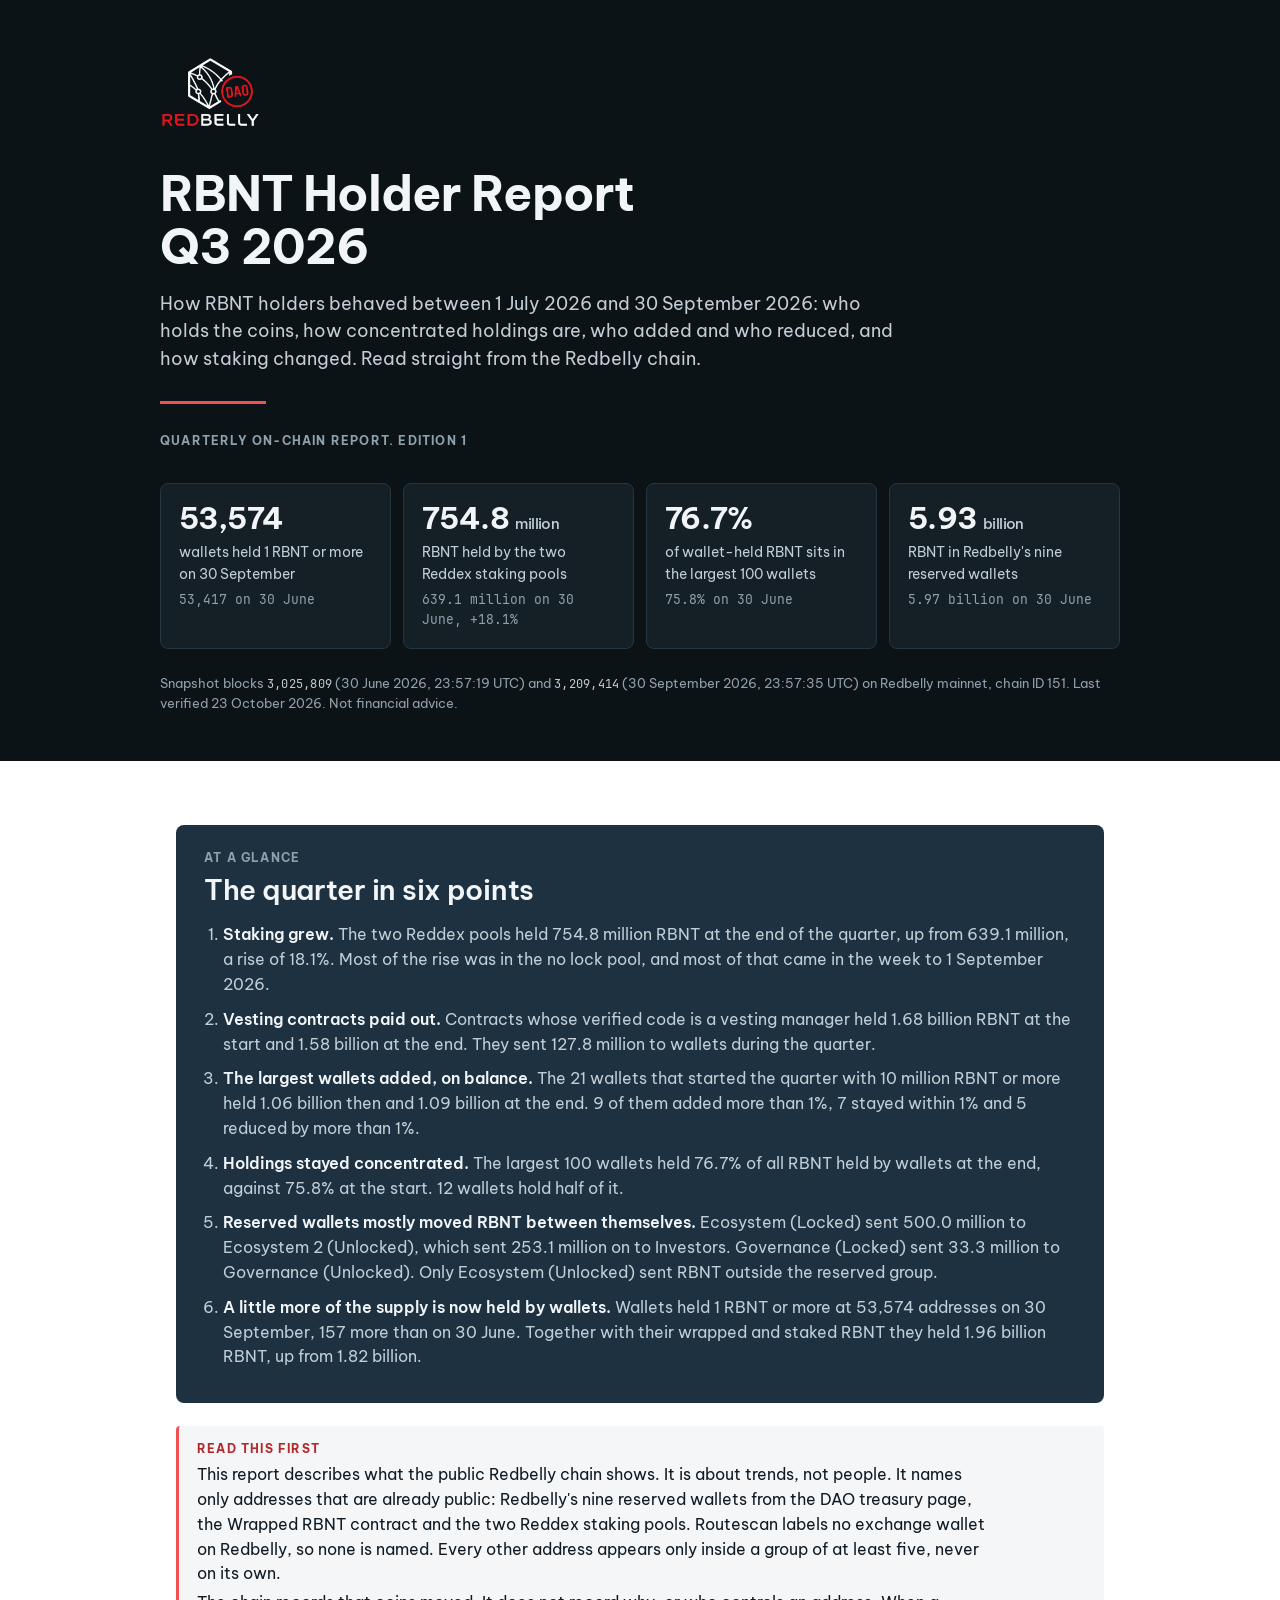
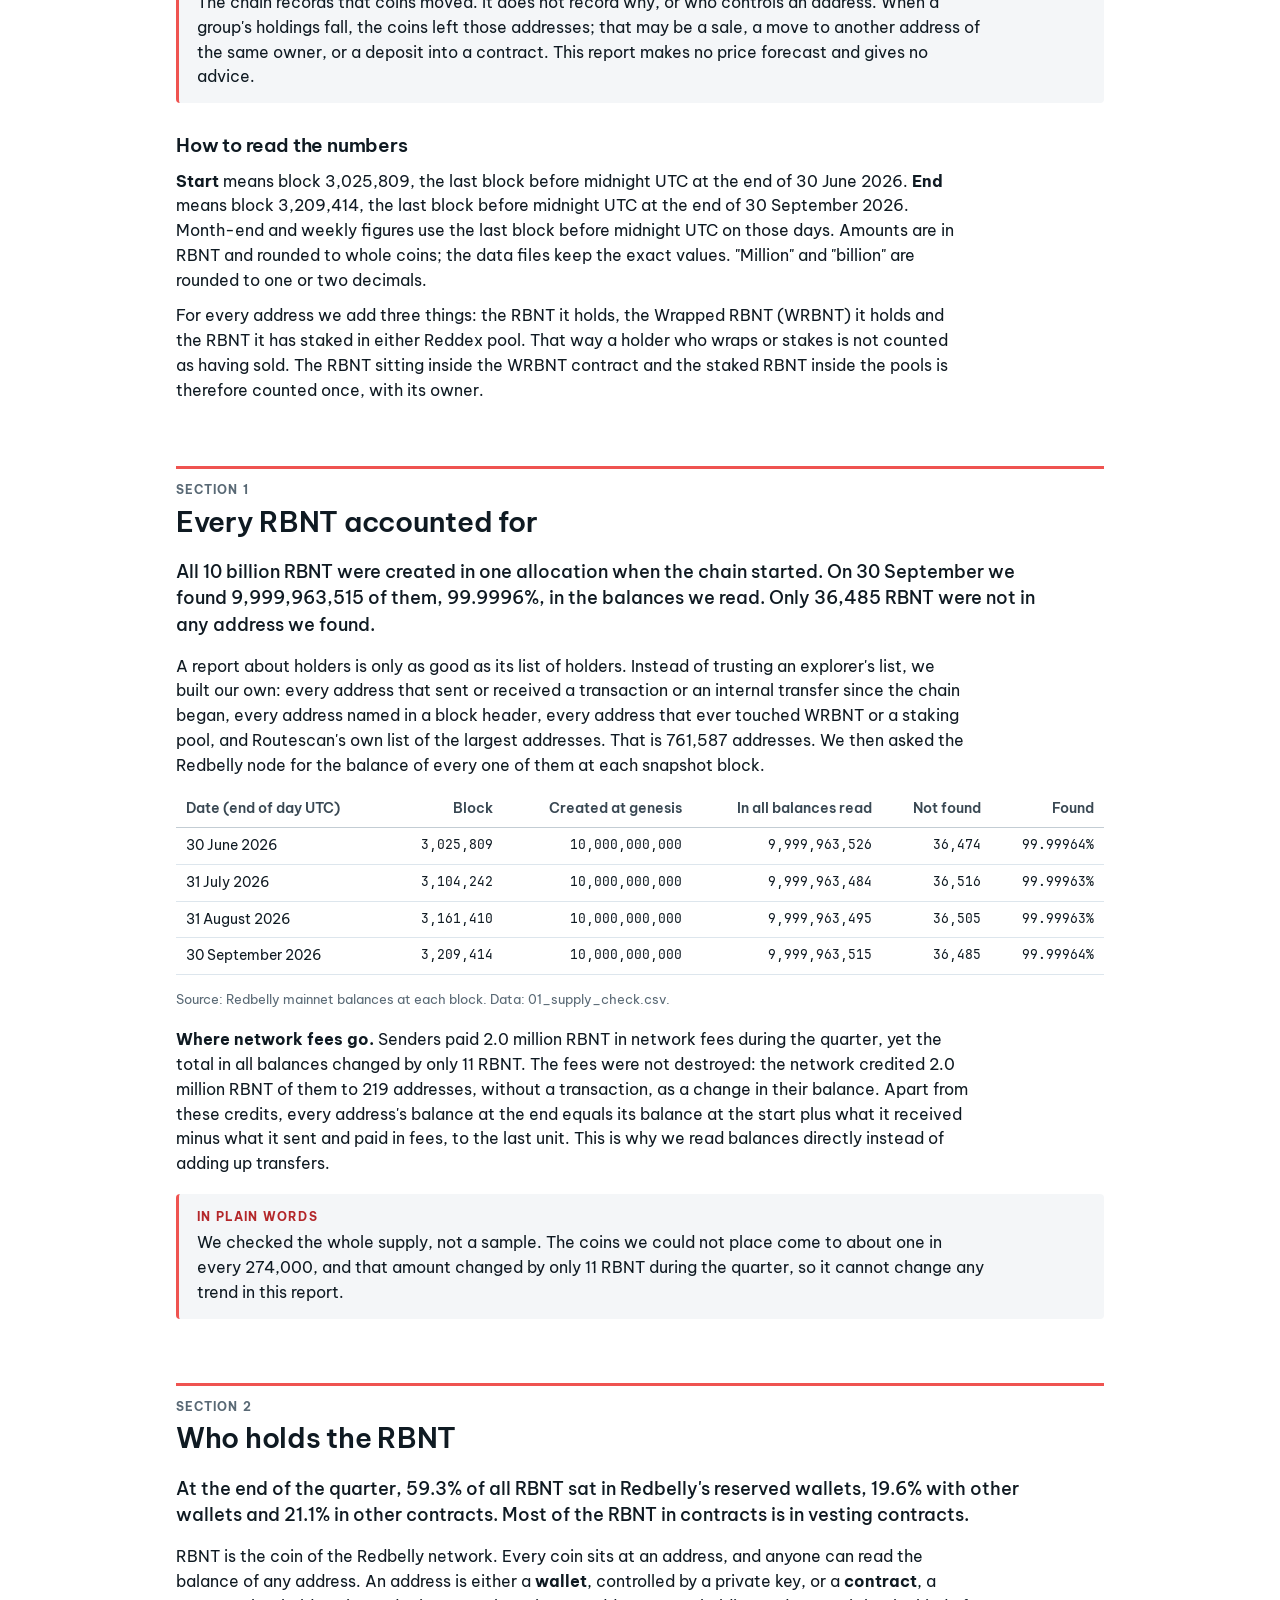
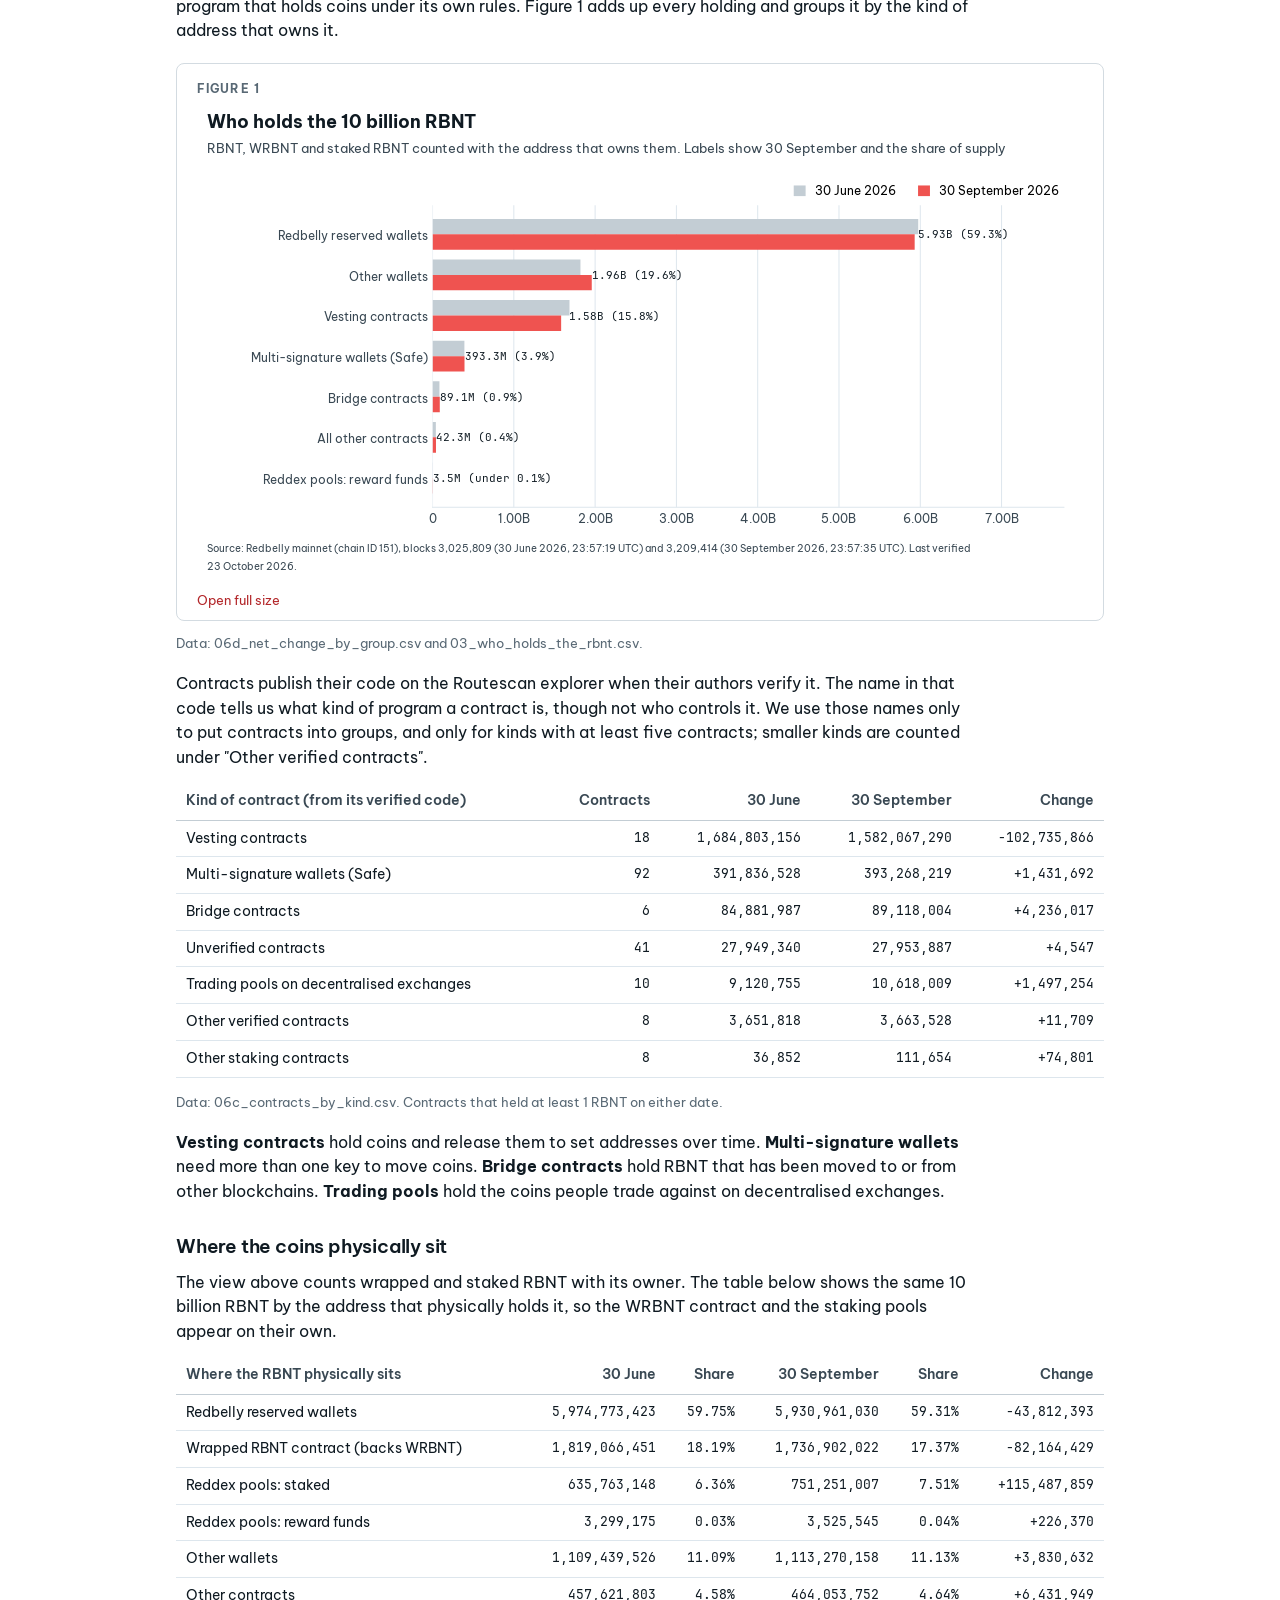
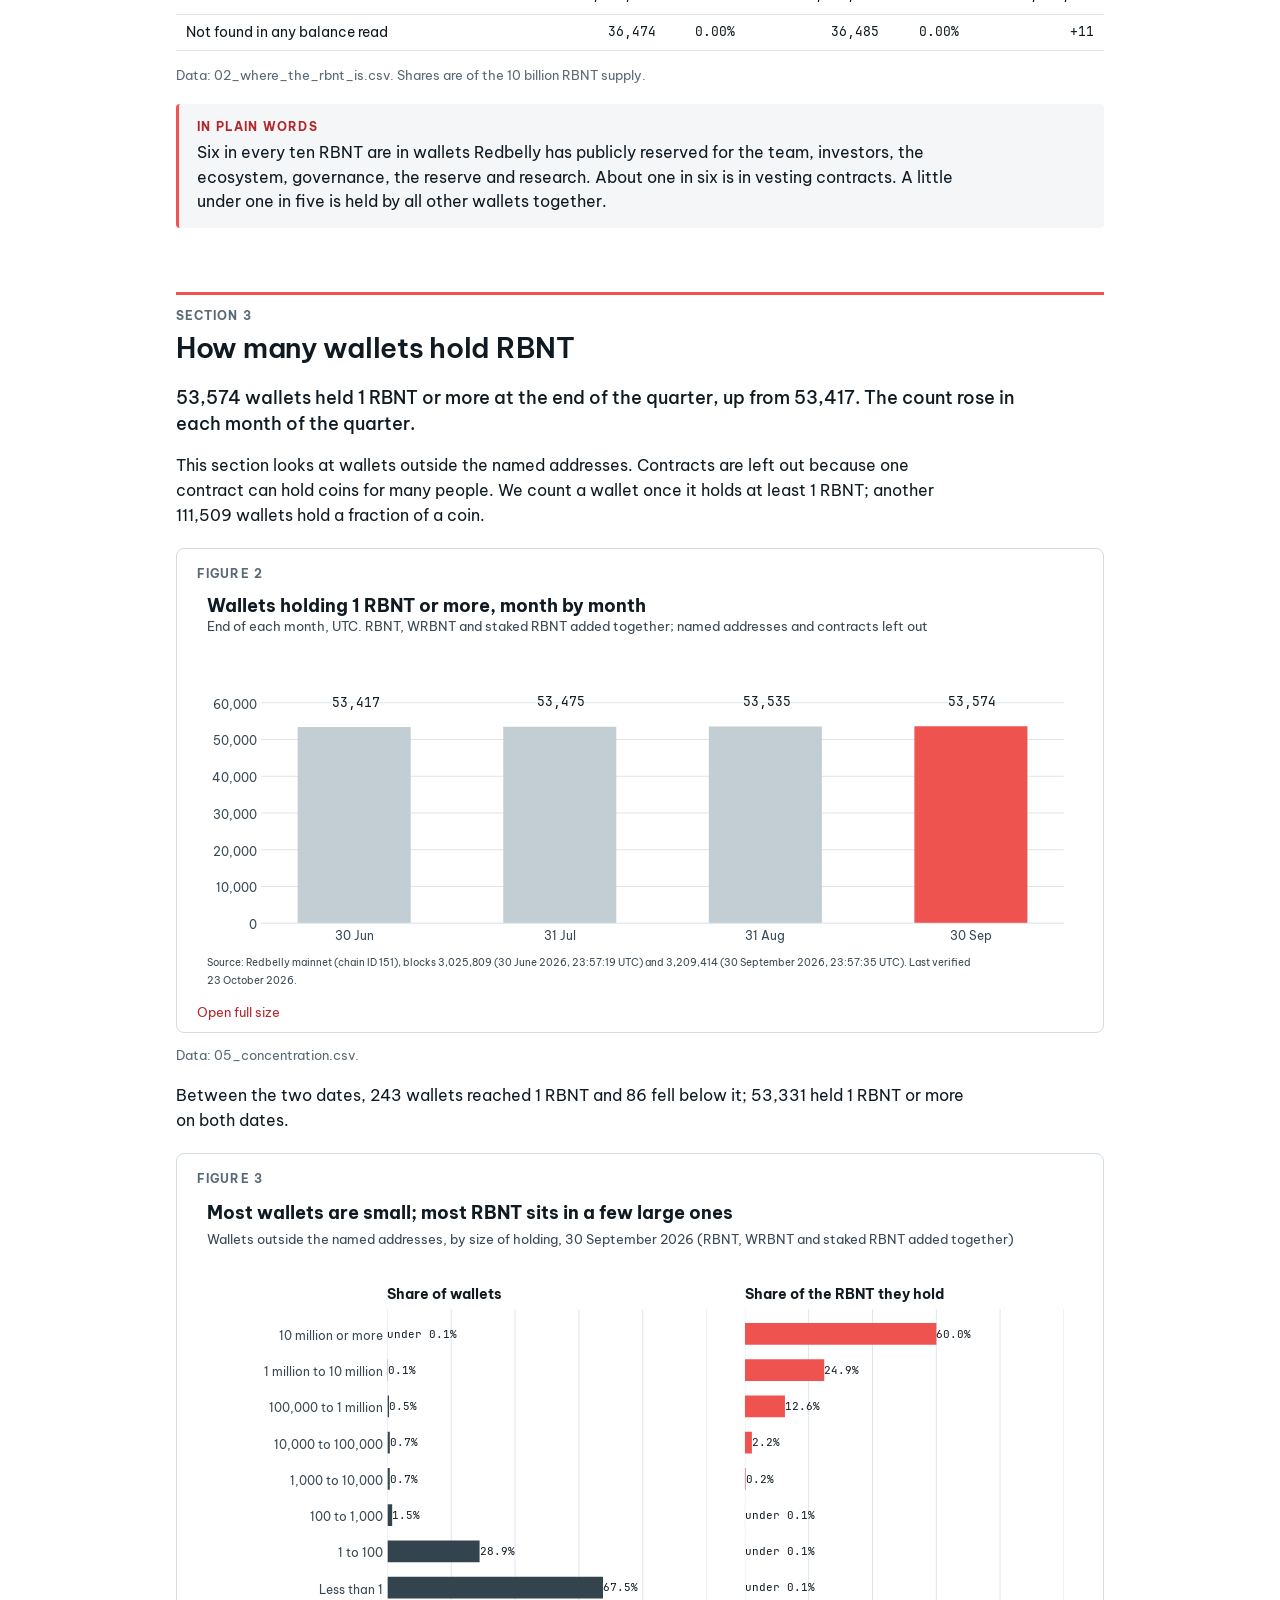
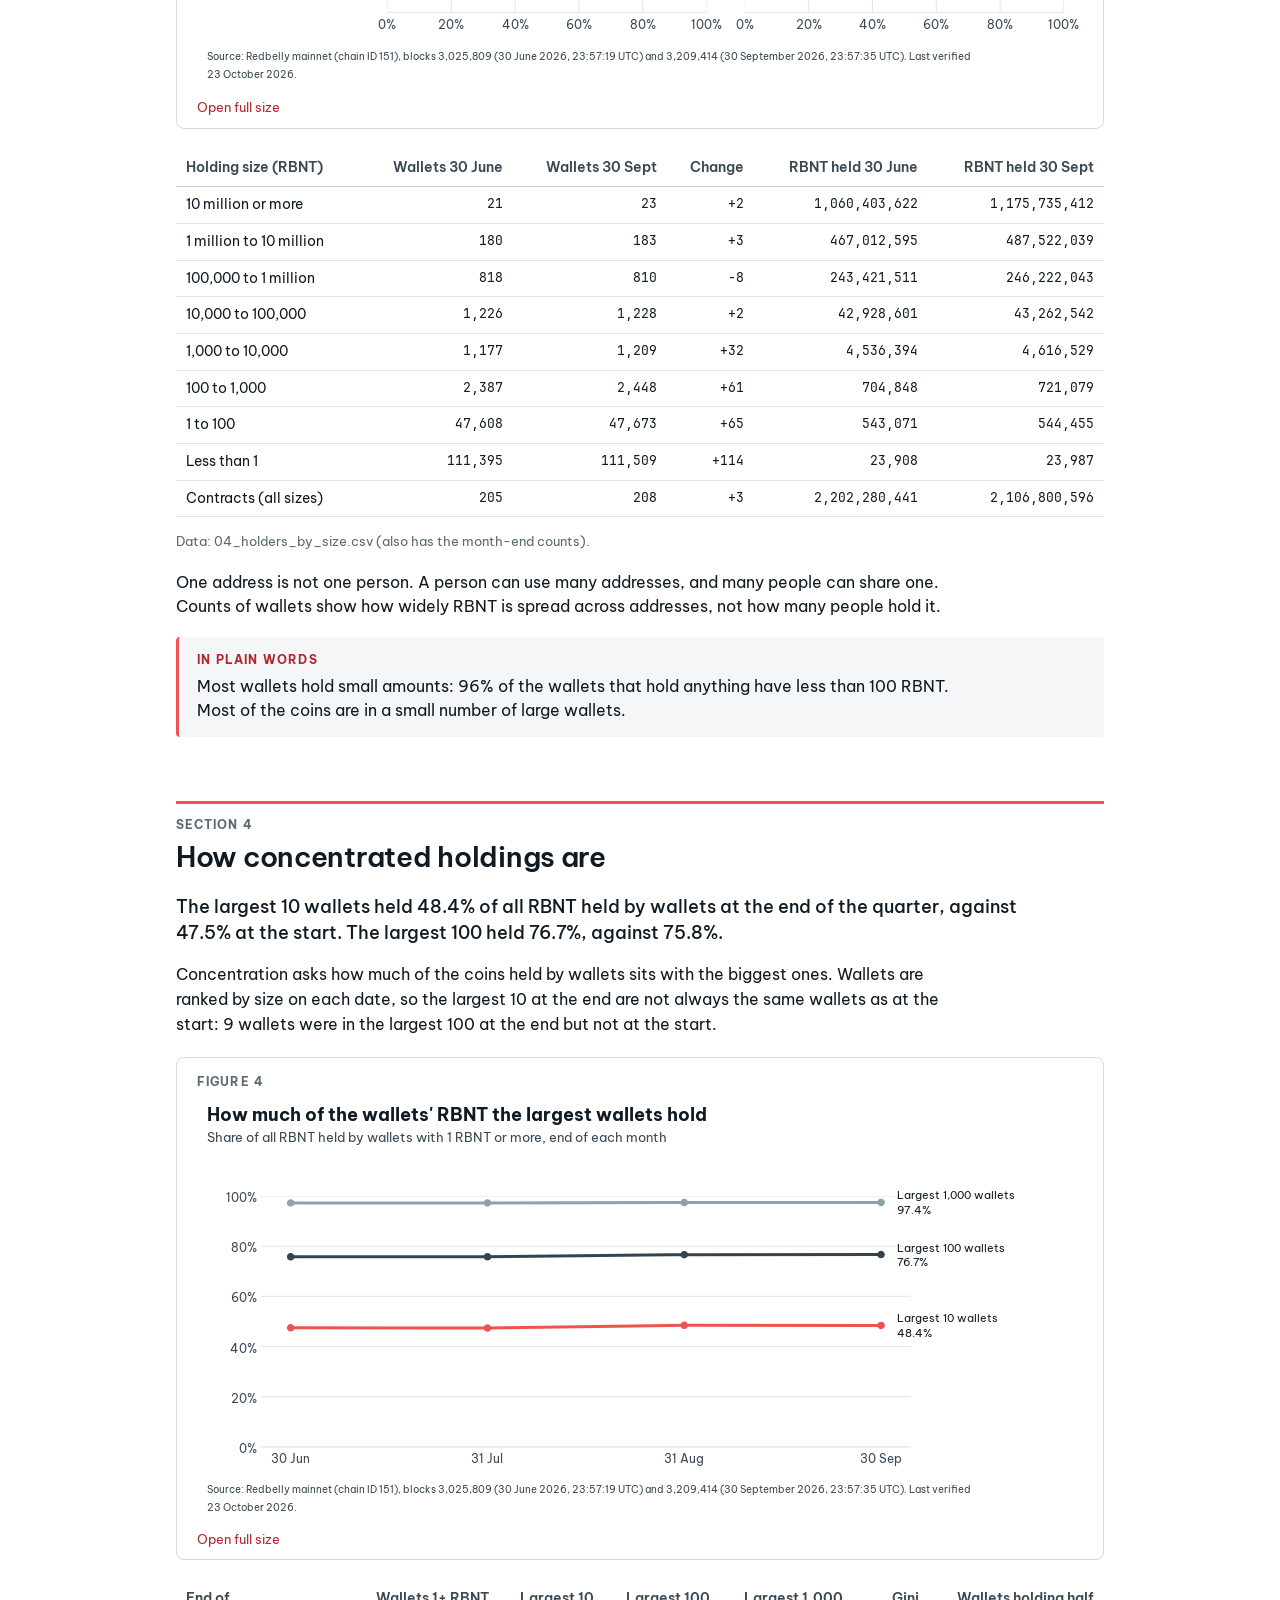
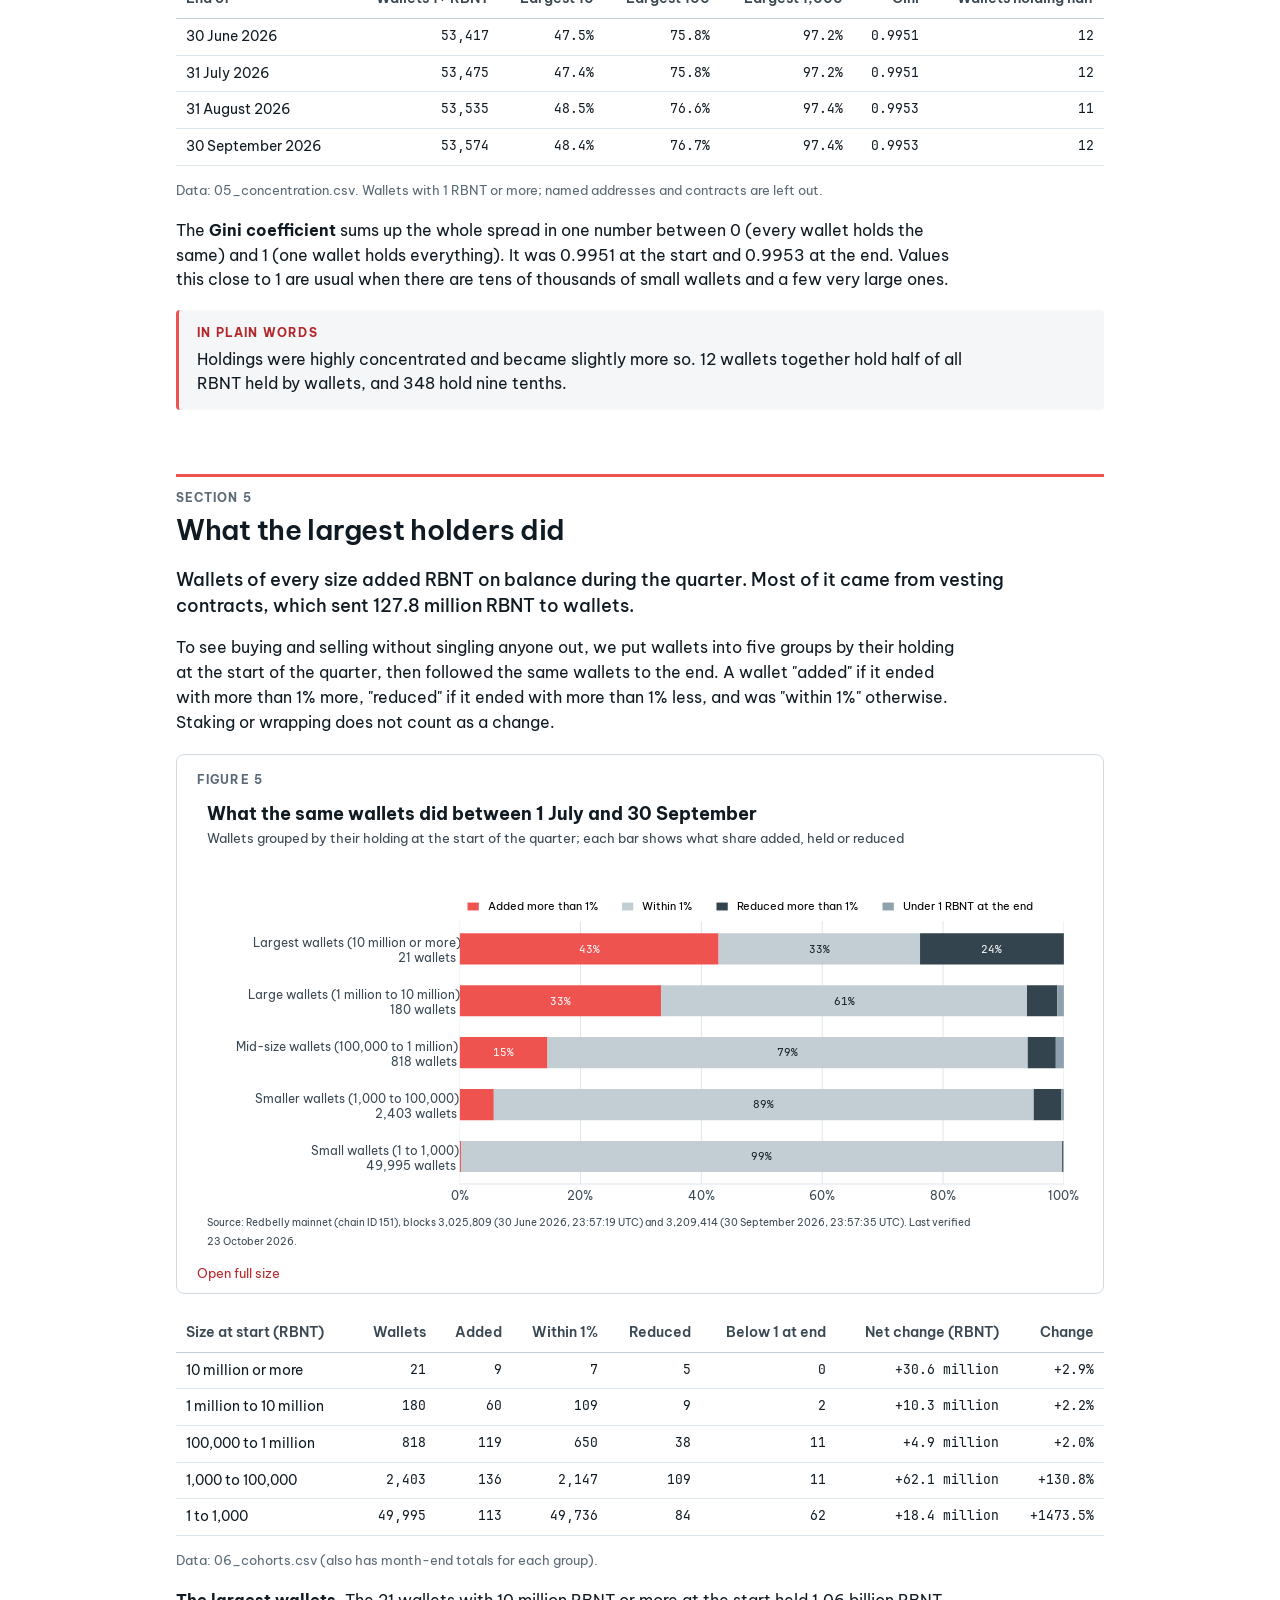
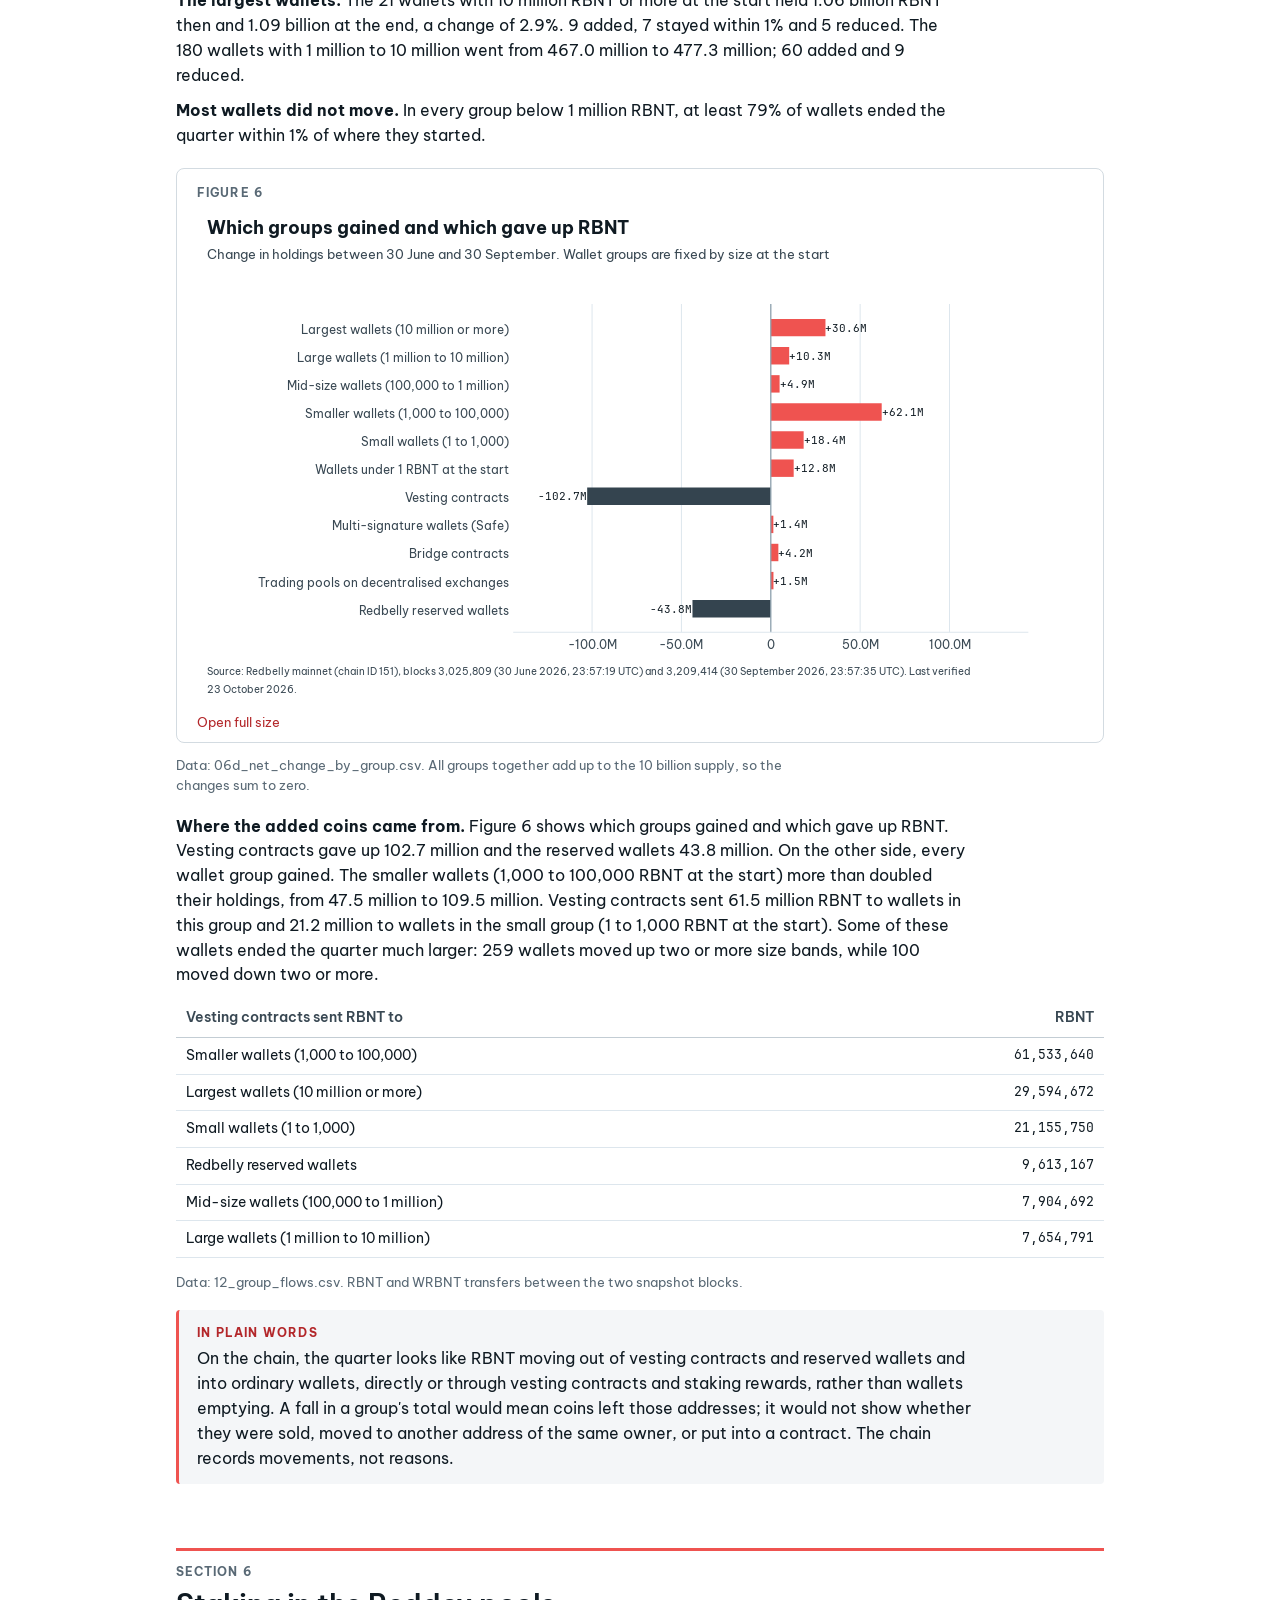
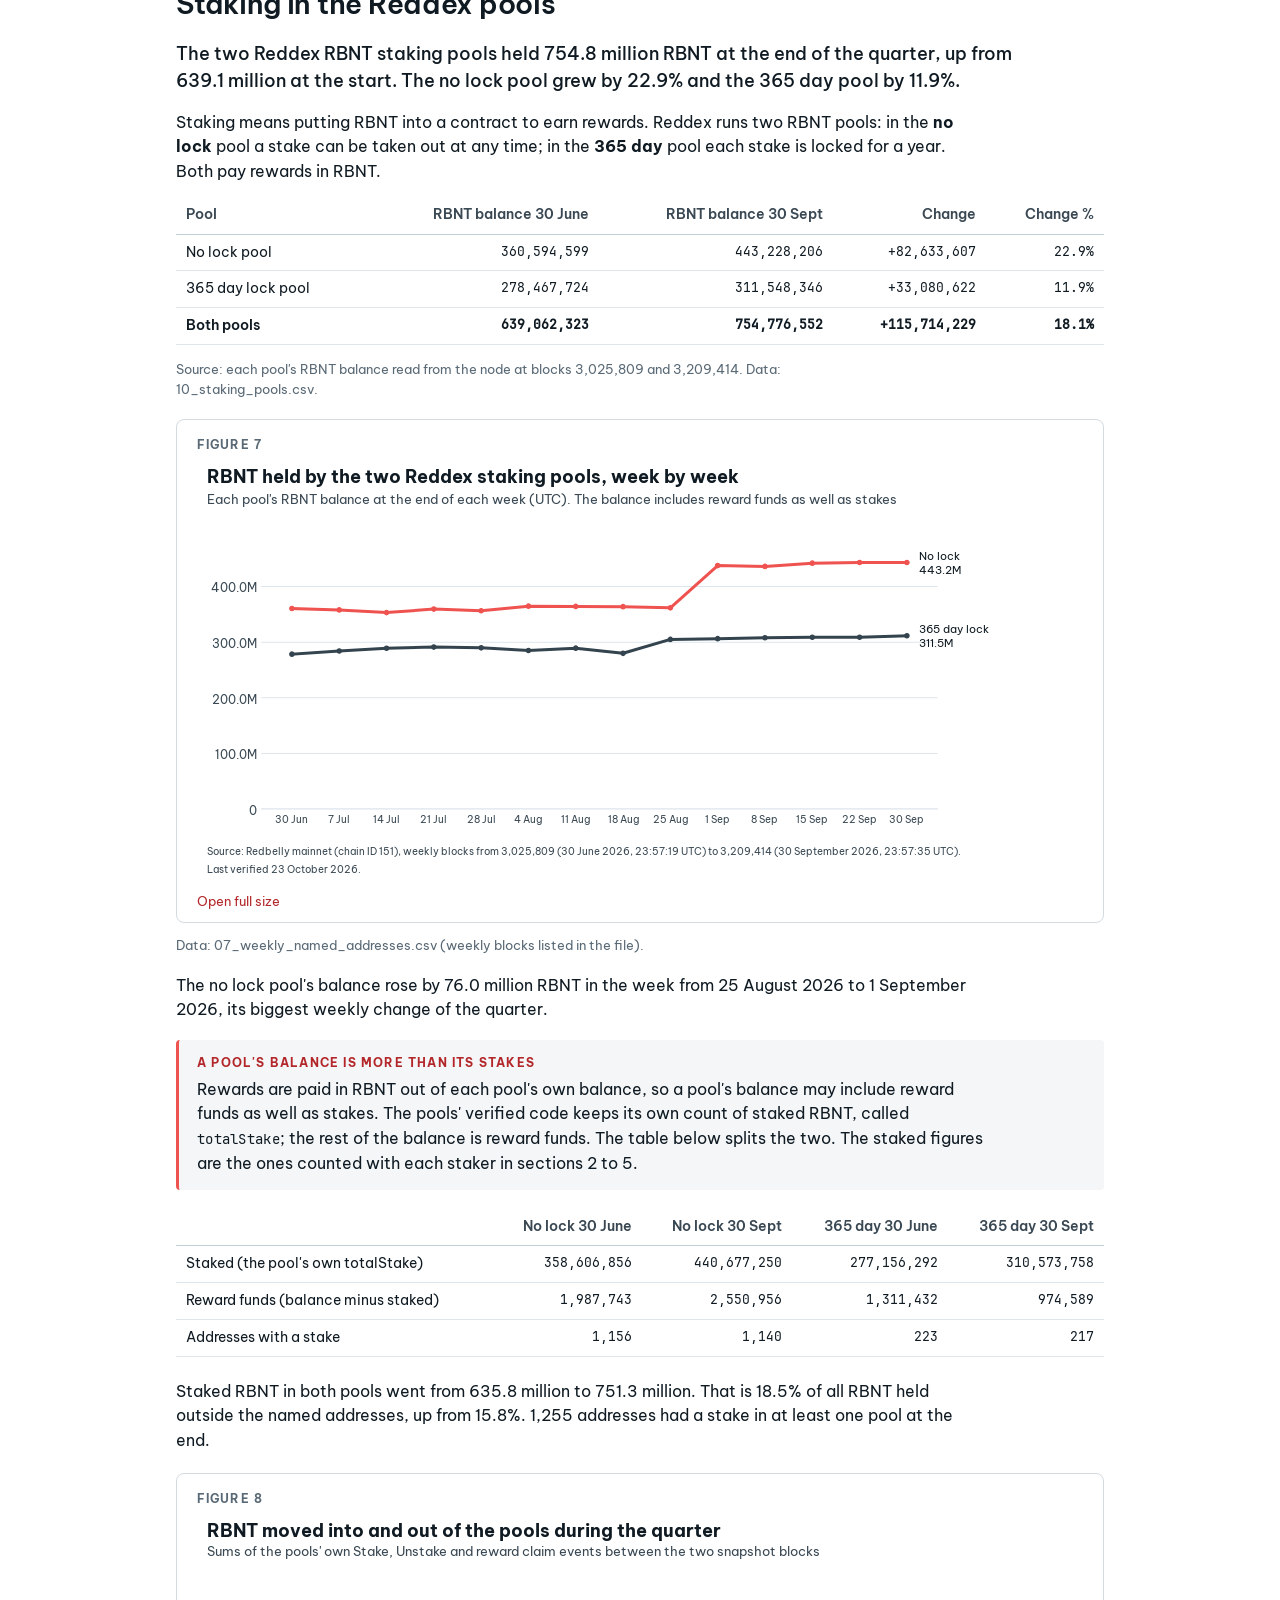
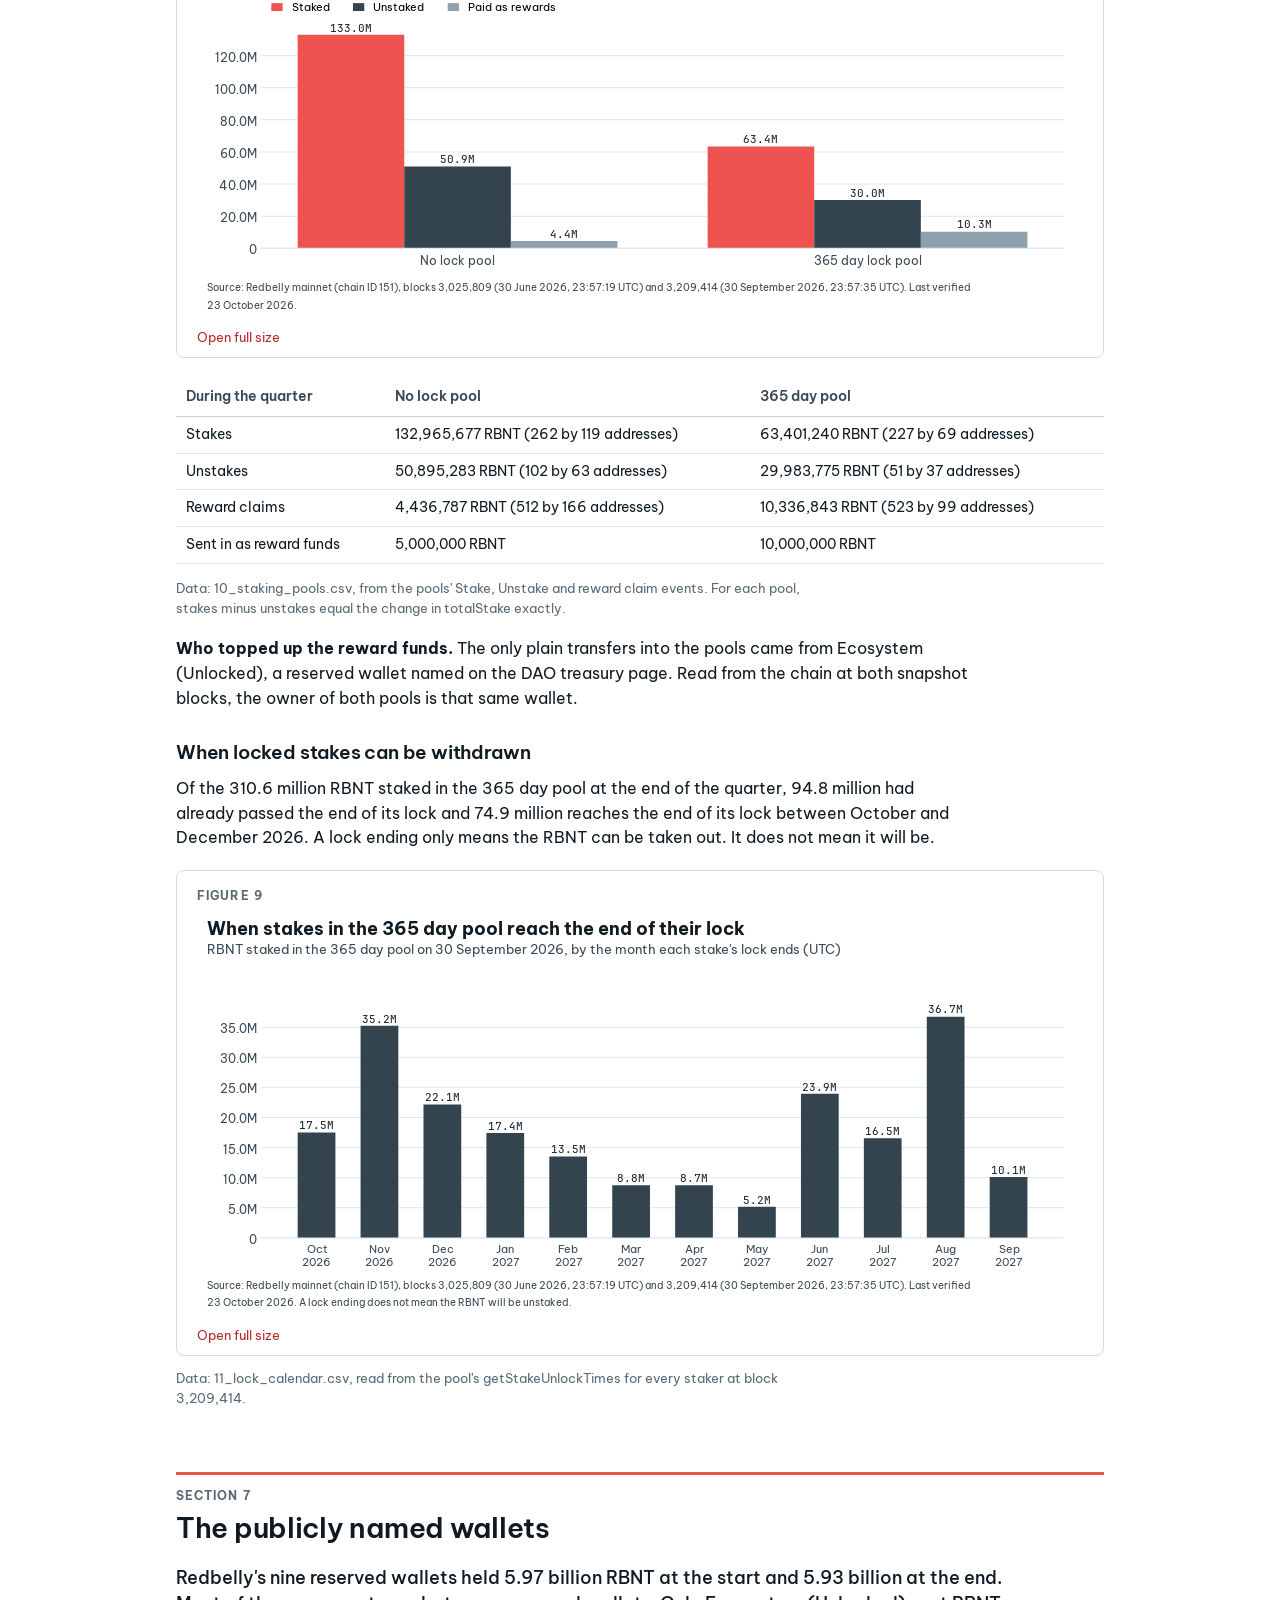
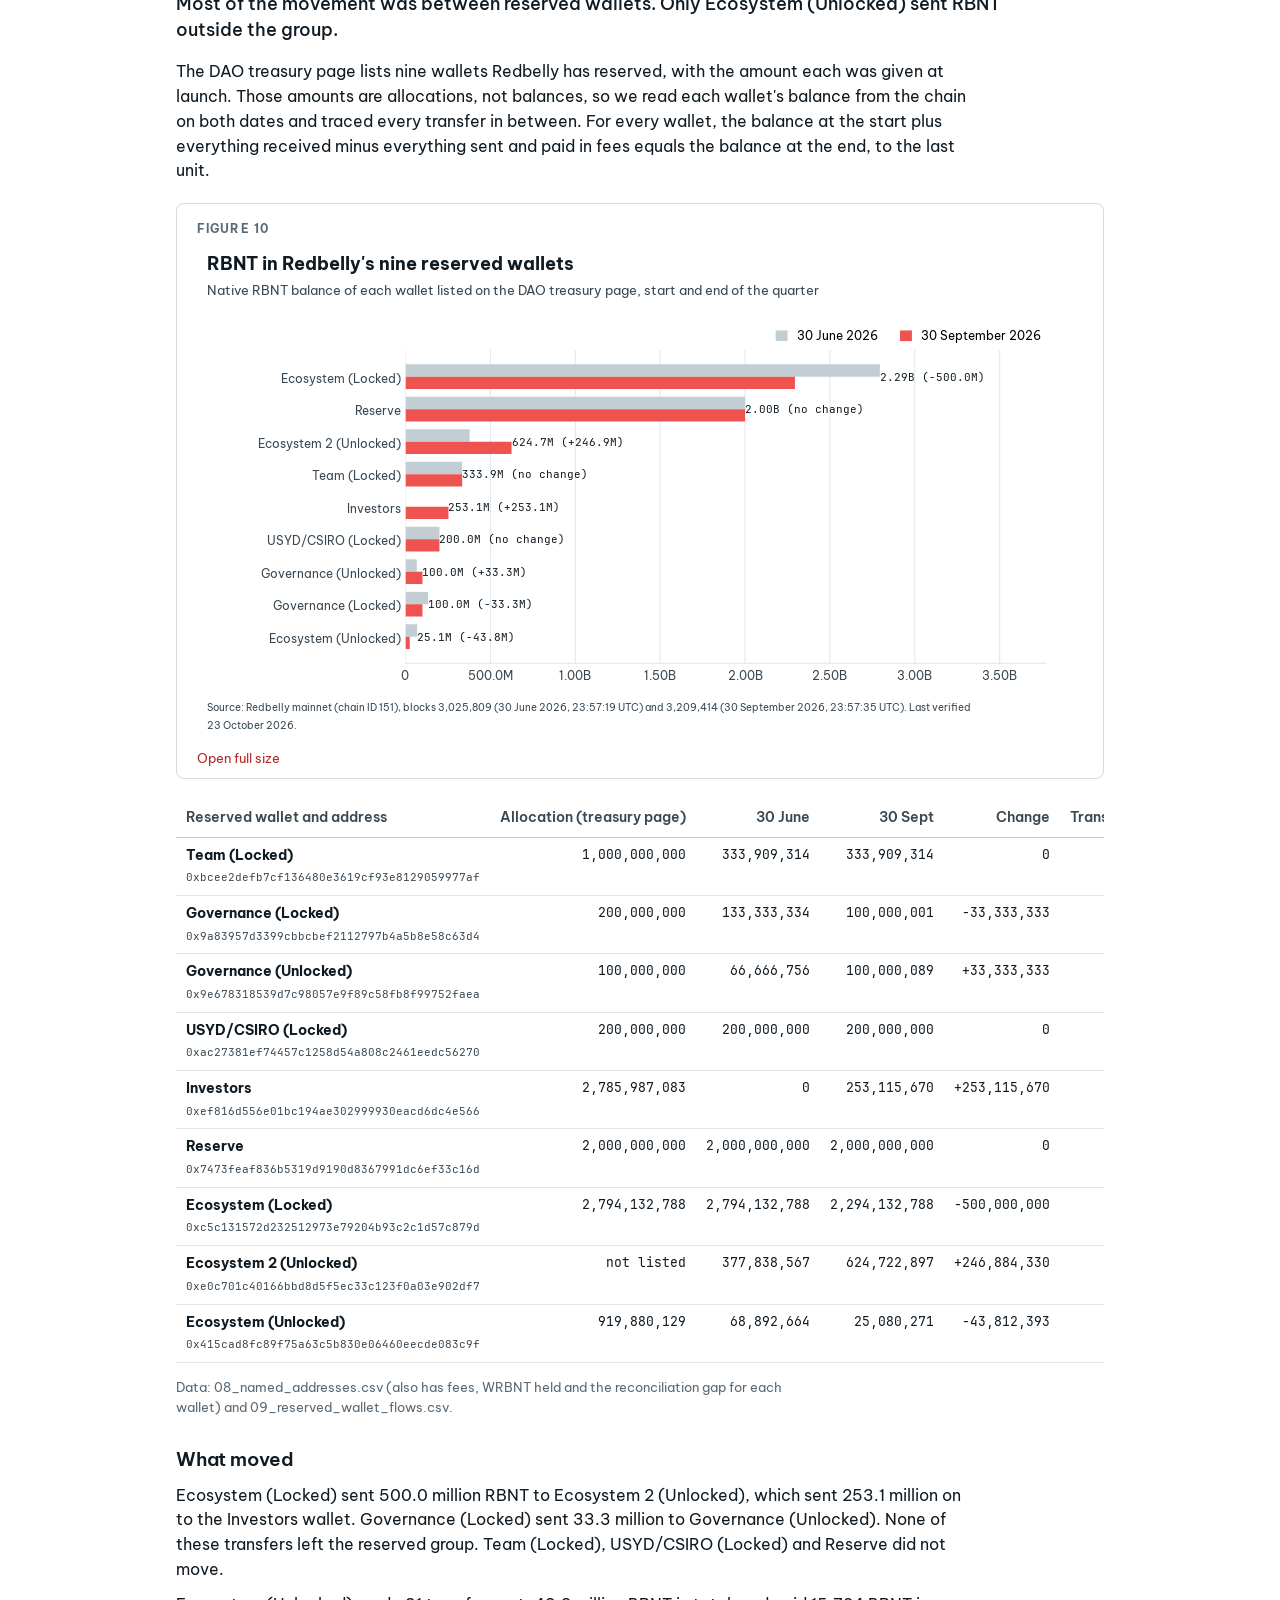
==== commit 717b05c9: "Add website version of the report" ====
--- a/report/RBNT_Holder_Report_Q3_2026.html
+++ b/report/RBNT_Holder_Report_Q3_2026.html
@@ -1,6 +1,12 @@
 <!doctype html>
 <html lang="en"><head><meta charset="utf-8"><meta name="viewport" content="width=device-width, initial-scale=1">
-<title>RBNT Holder Report Q3 2026</title><style>/* RBNT Holder Report. Values from the Redbelly DAO Task Board brand kit
+<title>RBNT Holder Report Q3 2026</title>
+<meta name="description" content="How RBNT holders behaved between 1 July 2026 and 30 September 2026: holdings, concentration, accumulation, staking and the publicly named wallets, read from the Redbelly chain.">
+<meta property="og:title" content="RBNT Holder Report Q3 2026"><meta property="og:description" content="How RBNT holders behaved between 1 July 2026 and 30 September 2026: holdings, concentration, accumulation, staking and the publicly named wallets, read from the Redbelly chain.">
+<meta property="og:type" content="article"><meta property="og:image" content="og_1200x630.png">
+<meta name="twitter:card" content="summary_large_image">
+<link rel="icon" type="image/png" href="../assets/icon.png">
+<style>/* RBNT Holder Report. Values from the Redbelly DAO Task Board brand kit
    (light theme for the page, dark steel for hero and summary bands). */
 @font-face { font-family: "Be Vietnam Pro"; font-weight: 400; src: url("../assets/fonts/BeVietnamPro-Regular.ttf"); }
 @font-face { font-family: "Be Vietnam Pro"; font-weight: 400; font-style: italic; src: url("../assets/fonts/BeVietnamPro-Italic.ttf"); }
@@ -115,8 +121,96 @@
 .footer-note { font-size: 8pt; color: var(--outline); border-top: 1px solid var(--outline-variant); padding-top: 2mm; margin-top: 8mm; }
 table.sources td:nth-child(2) { word-break: break-all; font-size: 7.6pt; width: 34%; }
 table.sources td:last-child { white-space: nowrap; }
-</style></head>
-<body>
+
+/* ---------- Screen (the website). Print and PDF use the rules above. ---------- */
+.screen-only { display: none; }
+@media screen {
+  .screen-only { display: block; }
+  body { font-size: 16px; line-height: 1.55; }
+  p { max-width: 72ch; }
+  body > section, main.doc { max-width: 960px; margin: 0 auto; padding: 0 16px; }
+  body > section { margin-top: 64px; scroll-margin-top: 72px; }
+  section, section.flow { page-break-before: auto; }
+  .section-head { padding-top: 12px; margin-bottom: 16px; }
+  h2 { font-size: 28px; }
+  h3 { font-size: 19px; margin: 28px 0 8px; }
+  .lead { font-size: 18px; margin-bottom: 16px; }
+  .label { font-size: 12px; }
+
+  .nav {
+    position: sticky; top: 0; z-index: 20; display: flex; align-items: center; justify-content: space-between;
+    gap: 16px; flex-wrap: wrap; padding: 10px max(16px, calc((100% - 1200px) / 2));
+    background: rgba(12, 19, 23, 0.9); backdrop-filter: blur(14px); -webkit-backdrop-filter: blur(14px);
+    border-bottom: 1px solid var(--dark-edge);
+  }
+  .nav a { color: var(--dark-text-2); font-size: 14px; font-weight: 500; }
+  .nav a:hover { color: var(--dark-accent); }
+  .nav .brand { color: var(--dark-text); font-weight: 700; font-size: 15px; }
+  .nav .brand span { color: var(--dark-muted); font-weight: 500; margin-left: 4px; }
+  .nav .links { display: flex; gap: 18px; flex-wrap: wrap; align-items: center; }
+  .nav .pdf { background: var(--brand); color: #fff; padding: 6px 12px; border-radius: 4px; font-weight: 700; }
+  .nav .pdf:hover { color: #fff; filter: brightness(1.06); }
+
+  .cover { width: auto; height: auto; min-height: 0; padding: 56px max(16px, calc((100% - 960px) / 2)) 48px; }
+  .cover .logo { height: 72px; }
+  .cover h1 { font-size: clamp(34px, 6vw, 48px); margin: 40px 0 16px; }
+  .cover .sub { font-size: 18px; max-width: 62ch; }
+  .cover .accent-rule { margin: 28px 0; }
+  .tiles { grid-template-columns: repeat(4, 1fr); gap: 12px; margin-top: 32px; }
+  .tile { padding: 18px; }
+  .tile .big { font-size: 30px; }
+  .tile .what { font-size: 14px; }
+  .tile .was { font-size: 13px; }
+  .cover .verified { margin-top: 24px; font-size: 13px; }
+
+  .band { padding: 24px 28px; }
+  .band li { margin-bottom: 10px; }
+  .plain { padding: 14px 18px; margin: 18px 0; }
+  .card { padding: 12px 12px 10px; margin: 20px 0; }
+  .card .figno { font-size: 12px; }
+  .fullsize { font-size: 13px; padding: 4px 8px 0; }
+  .src { font-size: 13px; margin-top: -8px; margin-bottom: 18px; }
+  .small { font-size: 14px; }
+
+  .tablewrap { overflow-x: auto; -webkit-overflow-scrolling: touch; margin: 12px 0 22px; }
+  table { font-size: 14px; margin: 0; }
+  td.n { font-size: 13px; }
+  th { padding: 8px 10px; }
+  td { padding: 7px 10px; }
+  .addr-small { font-size: 11px; }
+  table.sources td:nth-child(2) { font-size: 12px; }
+
+  .checks { columns: 2; }
+  .dl-grid { display: grid; grid-template-columns: repeat(3, 1fr); gap: 12px; margin: 8px 0 20px; }
+  .dl { display: block; background: var(--card); border: 1px solid var(--panel-edge); border-radius: 8px; padding: 14px 16px; color: var(--on-surface); }
+  .dl:hover { border-color: var(--brand); }
+  .dl b { display: block; color: var(--primary); margin-bottom: 4px; }
+  .dl span { font-size: 14px; color: var(--on-surface-variant); }
+  .csvs { columns: 2; padding-left: 18px; }
+  .csvs li { margin-bottom: 4px; }
+
+  main.doc { padding-top: 32px; padding-bottom: 64px; }
+  main.doc h1 { font-size: 32px; margin: 16px 0 12px; }
+  main.doc h2 { margin-top: 36px; border-top: 3px solid var(--brand); padding-top: 12px; }
+  main.doc code { background: #F4F6F8; padding: 1px 4px; border-radius: 4px; }
+  main.doc pre { background: #F4F6F8; padding: 12px; border-radius: 8px; overflow-x: auto; }
+  main.doc table { display: block; overflow-x: auto; }
+  main.doc blockquote { margin: 12px 0; padding: 10px 14px; background: #F4F6F8; border-left: 3px solid var(--brand); border-radius: 4px; }
+  main.doc img { max-width: 100%; height: auto; border-radius: 8px; }
+  body { padding-bottom: 64px; }
+}
+@media screen and (max-width: 860px) {
+  .tiles { grid-template-columns: 1fr 1fr; }
+  .dl-grid { grid-template-columns: 1fr 1fr; }
+  .nav .links { gap: 12px; }
+}
+@media screen and (max-width: 560px) {
+  .tiles, .dl-grid { grid-template-columns: 1fr; }
+  .checks, .csvs { columns: 1; }
+  .nav .links a:not(.pdf) { display: none; }
+  h2 { font-size: 24px; }
+}
+</style></head><body id="top">
 <div class="cover">
   <img class="logo" src="[data-uri]" alt="Redbelly DAO">
   <h1>RBNT Holder Report<br>Q3 2026</h1>
@@ -128,7 +222,7 @@
   <div class="verified">Snapshot blocks <span class="mono">3,025,809</span> (30 June 2026, 23:57:19 UTC) and <span class="mono">3,209,414</span> (30 September 2026, 23:57:35 UTC)
   on Redbelly mainnet, chain ID 151. Last verified 23 October 2026. Not financial advice.</div>
 </div>
-<section class="flow" style="page-break-before:auto">
+<section id="glance" class="flow" style="page-break-before:auto">
 <div class="band"><div class="label">At a glance</div><h2>The quarter in six points</h2><ol><li><b>Staking grew.</b> The two Reddex pools held 754.8 million RBNT at the end of the quarter, up from 639.1 million, a rise of 18.1%. Most of the rise was in the no lock pool, and most of that came in the week to 1 September 2026.</li><li><b>Vesting contracts paid out.</b> Contracts whose verified code is a vesting manager held 1.68 billion RBNT at the start and 1.58 billion at the end. They sent 127.8 million to wallets during the quarter.</li><li><b>The largest wallets added, on balance.</b> The 21 wallets that started the quarter with 10 million RBNT or more held 1.06 billion then and 1.09 billion at the end. 9 of them added more than 1%, 7 stayed within 1% and 5 reduced by more than 1%.</li><li><b>Holdings stayed concentrated.</b> The largest 100 wallets held 76.7% of all RBNT held by wallets at the end, against 75.8% at the start. 12 wallets hold half of it.</li><li><b>Reserved wallets mostly moved RBNT between themselves.</b> Ecosystem (Locked) sent 500.0 million to Ecosystem 2 (Unlocked), which sent 253.1 million on to Investors. Governance (Locked) sent 33.3 million to Governance (Unlocked). Only Ecosystem (Unlocked) sent RBNT outside the reserved group.</li><li><b>A little more of the supply is now held by wallets.</b> Wallets held 1 RBNT or more at 53,574 addresses on 30 September, 157 more than on 30 June. Together with their wrapped and staked RBNT they held 1.96 billion RBNT, up from 1.82 billion.</li></ol></div>
 <div class="plain"><div class="label">Read this first</div>
 <p>This report describes what the public Redbelly chain shows. It is about trends, not people. It names only addresses that
@@ -147,7 +241,7 @@
 either Reddex pool. That way a holder who wraps or stakes is not counted as having sold. The RBNT sitting inside the WRBNT
 contract and the staked RBNT inside the pools is therefore counted once, with its owner.</p>
 </section>
-<section>
+<section id="s1">
 <div class="section-head"><div class="label">Section 1</div><h2>Every RBNT accounted for</h2></div>
 <p class="lead">All 10 billion RBNT were created in one allocation when the chain started. On 30 September we found
 9,999,963,515 of them, 99.9996%, in the balances we read. Only 36,485 RBNT were not in
@@ -157,7 +251,7 @@
 header, every address that ever touched WRBNT or a staking pool, and Routescan's own list of the largest addresses. That is
 761,587 addresses. We then asked the Redbelly node for the balance of every one of them at each snapshot
 block.</p>
-<table class=""><thead><tr><th class="">Date (end of day UTC)</th><th class="n">Block</th><th class="n">Created at genesis</th><th class="n">In all balances read</th><th class="n">Not found</th><th class="n">Found</th></tr></thead><tbody><tr><td class="">30 June 2026</td><td class="n">3,025,809</td><td class="n">10,000,000,000</td><td class="n">9,999,963,526</td><td class="n">36,474</td><td class="n">99.99964%</td></tr><tr><td class="">31 July 2026</td><td class="n">3,104,242</td><td class="n">10,000,000,000</td><td class="n">9,999,963,484</td><td class="n">36,516</td><td class="n">99.99963%</td></tr><tr><td class="">31 August 2026</td><td class="n">3,161,410</td><td class="n">10,000,000,000</td><td class="n">9,999,963,495</td><td class="n">36,505</td><td class="n">99.99963%</td></tr><tr><td class="">30 September 2026</td><td class="n">3,209,414</td><td class="n">10,000,000,000</td><td class="n">9,999,963,515</td><td class="n">36,485</td><td class="n">99.99964%</td></tr></tbody></table>
+<div class="tablewrap"><table class=""><thead><tr><th class="">Date (end of day UTC)</th><th class="n">Block</th><th class="n">Created at genesis</th><th class="n">In all balances read</th><th class="n">Not found</th><th class="n">Found</th></tr></thead><tbody><tr><td class="">30 June 2026</td><td class="n">3,025,809</td><td class="n">10,000,000,000</td><td class="n">9,999,963,526</td><td class="n">36,474</td><td class="n">99.99964%</td></tr><tr><td class="">31 July 2026</td><td class="n">3,104,242</td><td class="n">10,000,000,000</td><td class="n">9,999,963,484</td><td class="n">36,516</td><td class="n">99.99963%</td></tr><tr><td class="">31 August 2026</td><td class="n">3,161,410</td><td class="n">10,000,000,000</td><td class="n">9,999,963,495</td><td class="n">36,505</td><td class="n">99.99963%</td></tr><tr><td class="">30 September 2026</td><td class="n">3,209,414</td><td class="n">10,000,000,000</td><td class="n">9,999,963,515</td><td class="n">36,485</td><td class="n">99.99964%</td></tr></tbody></table></div>
 <p class="src">Source: Redbelly mainnet balances at each block. Data: 01_supply_check.csv.</p>
 <p><b>Where network fees go.</b> Senders paid 2.0 million RBNT in network fees during the quarter, yet the total in
 all balances changed by only 11 RBNT. The fees were not destroyed: the network credited
@@ -168,7 +262,7 @@
 place come to about one in every 274,000, and that amount changed by only
 11 RBNT during the quarter, so it cannot change any trend in this report.</p></div>
 </section>
-<section>
+<section id="s2">
 <div class="section-head"><div class="label">Section 2</div><h2>Who holds the RBNT</h2></div>
 <p class="lead">At the end of the quarter, 59.3% of all RBNT sat in Redbelly's reserved wallets,
 19.6% with other wallets and 21.1% in other contracts.
@@ -183,7 +277,7 @@
   <rdf:RDF xmlns:dc="http://purl.org/dc/elements/1.1/" xmlns:cc="http://creativecommons.org/ns#" xmlns:rdf="http://www.w3.org/1999/02/22-rdf-syntax-ns#">
    <cc:Work>
     <dc:type rdf:resource="http://purl.org/dc/dcmitype/StillImage"/>
-    <dc:date>2026-10-23T15:52:48.904468</dc:date>
+    <dc:date>2026-10-23T20:25:24.852718</dc:date>
     <dc:format>image/svg+xml</dc:format>
     <dc:creator>
      <cc:Agent>
@@ -219,7 +313,7 @@
      <g id="line2d_1">
       <path d="M 194.4 326.592 
 L 194.4 85.536 
-" clip-path="url(#p4973679325)" style="fill: none; stroke: #dde6ed; stroke-width: 0.8; stroke-linecap: square"/>
+" clip-path="url(#p96b35fbb8e)" style="fill: none; stroke: #dde6ed; stroke-width: 0.8; stroke-linecap: square"/>
      </g>
      <g id="line2d_2"/>
      <g id="text_1">
@@ -230,7 +324,7 @@
      <g id="line2d_3">
       <path d="M 259.287812 326.592 
 L 259.287812 85.536 
-" clip-path="url(#p4973679325)" style="fill: none; stroke: #dde6ed; stroke-width: 0.8; stroke-linecap: square"/>
+" clip-path="url(#p96b35fbb8e)" style="fill: none; stroke: #dde6ed; stroke-width: 0.8; stroke-linecap: square"/>
      </g>
      <g id="line2d_4"/>
      <g id="text_2">
@@ -241,7 +335,7 @@
      <g id="line2d_5">
       <path d="M 324.175624 326.592 
 L 324.175624 85.536 
-" clip-path="url(#p4973679325)" style="fill: none; stroke: #dde6ed; stroke-width: 0.8; stroke-linecap: square"/>
+" clip-path="url(#p96b35fbb8e)" style="fill: none; stroke: #dde6ed; stroke-width: 0.8; stroke-linecap: square"/>
      </g>
      <g id="line2d_6"/>
      <g id="text_3">
@@ -252,7 +346,7 @@
      <g id="line2d_7">
       <path d="M 389.063437 326.592 
 L 389.063437 85.536 
-" clip-path="url(#p4973679325)" style="fill: none; stroke: #dde6ed; stroke-width: 0.8; stroke-linecap: square"/>
+" clip-path="url(#p96b35fbb8e)" style="fill: none; stroke: #dde6ed; stroke-width: 0.8; stroke-linecap: square"/>
      </g>
      <g id="line2d_8"/>
      <g id="text_4">
@@ -263,7 +357,7 @@
      <g id="line2d_9">
       <path d="M 453.951249 326.592 
 L 453.951249 85.536 
-" clip-path="url(#p4973679325)" style="fill: none; stroke: #dde6ed; stroke-width: 0.8; stroke-linecap: square"/>
+" clip-path="url(#p96b35fbb8e)" style="fill: none; stroke: #dde6ed; stroke-width: 0.8; stroke-linecap: square"/>
      </g>
      <g id="line2d_10"/>
      <g id="text_5">
@@ -274,7 +368,7 @@
      <g id="line2d_11">
       <path d="M 518.839061 326.592 
 L 518.839061 85.536 
-" clip-path="url(#p4973679325)" style="fill: none; stroke: #dde6ed; stroke-width: 0.8; stroke-linecap: square"/>
+" clip-path="url(#p96b35fbb8e)" style="fill: none; stroke: #dde6ed; stroke-width: 0.8; stroke-linecap: square"/>
      </g>
      <g id="line2d_12"/>
      <g id="text_6">
@@ -285,7 +379,7 @@
      <g id="line2d_13">
       <path d="M 583.726873 326.592 
 L 583.726873 85.536 
-" clip-path="url(#p4973679325)" style="fill: none; stroke: #dde6ed; stroke-width: 0.8; stroke-linecap: square"/>
+" clip-path="url(#p96b35fbb8e)" style="fill: none; stroke: #dde6ed; stroke-width: 0.8; stroke-linecap: square"/>
      </g>
      <g id="line2d_14"/>
      <g id="text_7">
@@ -296,7 +390,7 @@
      <g id="line2d_15">
       <path d="M 648.614685 326.592 
 L 648.614685 85.536 
-" clip-path="url(#p4973679325)" style="fill: none; stroke: #dde6ed; stroke-width: 0.8; stroke-linecap: square"/>
+" clip-path="url(#p96b35fbb8e)" style="fill: none; stroke: #dde6ed; stroke-width: 0.8; stroke-linecap: square"/>
      </g>
      <g id="line2d_16"/>
      <g id="text_8">
@@ -354,7 +448,7 @@
 L 194.614076 290.997663 
 L 194.4 290.997663 
 z
-" clip-path="url(#p4973679325)" style="fill: #c3cdd4"/>
+" clip-path="url(#p96b35fbb8e)" style="fill: #c3cdd4"/>
    </g>
    <g id="patch_4">
     <path d="M 194.4 270.898857 
@@ -362,7 +456,7 @@
 L 197.044747 258.580235 
 L 194.4 258.580235 
 z
-" clip-path="url(#p4973679325)" style="fill: #c3cdd4"/>
+" clip-path="url(#p96b35fbb8e)" style="fill: #c3cdd4"/>
    </g>
    <g id="patch_5">
     <path d="M 194.4 238.481429 
@@ -370,7 +464,7 @@
 L 199.907806 226.162806 
 L 194.4 226.162806 
 z
-" clip-path="url(#p4973679325)" style="fill: #c3cdd4"/>
+" clip-path="url(#p96b35fbb8e)" style="fill: #c3cdd4"/>
    </g>
    <g id="patch_6">
     <path d="M 194.4 206.064 
@@ -378,7 +472,7 @@
 L 219.825415 193.745377 
 L 194.4 193.745377 
 z
-" clip-path="url(#p4973679325)" style="fill: #c3cdd4"/>
+" clip-path="url(#p96b35fbb8e)" style="fill: #c3cdd4"/>
    </g>
    <g id="patch_7">
     <path d="M 194.4 173.646571 
@@ -386,7 +480,7 @@
 L 303.723191 161.327948 
 L 194.4 161.327948 
 z
-" clip-path="url(#p4973679325)" style="fill: #c3cdd4"/>
+" clip-path="url(#p96b35fbb8e)" style="fill: #c3cdd4"/>
    </g>
    <g id="patch_8">
     <path d="M 194.4 141.229143 
@@ -394,7 +488,7 @@
 L 312.468212 128.91052 
 L 194.4 128.91052 
 z
-" clip-path="url(#p4973679325)" style="fill: #c3cdd4"/>
+" clip-path="url(#p96b35fbb8e)" style="fill: #c3cdd4"/>
    </g>
    <g id="patch_9">
     <path d="M 194.4 108.811714 
@@ -402,7 +496,7 @@
 L 582.092308 96.493091 
 L 194.4 96.493091 
 z
-" clip-path="url(#p4973679325)" style="fill: #c3cdd4"/>
+" clip-path="url(#p96b35fbb8e)" style="fill: #c3cdd4"/>
    </g>
    <g id="patch_10">
     <path d="M 194.4 315.634909 
@@ -410,7 +504,7 @@
 L 194.628765 303.316286 
 L 194.4 303.316286 
 z
-" clip-path="url(#p4973679325)" style="fill: #ef5350"/>
+" clip-path="url(#p96b35fbb8e)" style="fill: #ef5350"/>
    </g>
    <g id="patch_11">
     <path d="M 194.4 283.21748 
@@ -418,7 +512,7 @@
 L 197.14781 270.898857 
 L 194.4 270.898857 
 z
-" clip-path="url(#p4973679325)" style="fill: #ef5350"/>
+" clip-path="url(#p96b35fbb8e)" style="fill: #ef5350"/>
    </g>
    <g id="patch_12">
     <path d="M 194.4 250.800052 
@@ -426,7 +520,7 @@
 L 200.182672 238.481429 
 L 194.4 238.481429 
 z
-" clip-path="url(#p4973679325)" style="fill: #ef5350"/>
+" clip-path="url(#p96b35fbb8e)" style="fill: #ef5350"/>
    </g>
    <g id="patch_13">
     <path d="M 194.4 218.382623 
@@ -434,7 +528,7 @@
 L 219.918314 206.064 
 L 194.4 206.064 
 z
-" clip-path="url(#p4973679325)" style="fill: #ef5350"/>
+" clip-path="url(#p96b35fbb8e)" style="fill: #ef5350"/>
    </g>
    <g id="patch_14">
     <path d="M 194.4 185.965194 
@@ -442,7 +536,7 @@
 L 297.056885 173.646571 
 L 194.4 173.646571 
 z
-" clip-path="url(#p4973679325)" style="fill: #ef5350"/>
+" clip-path="url(#p96b35fbb8e)" style="fill: #ef5350"/>
    </g>
    <g id="patch_15">
     <path d="M 194.4 153.547765 
@@ -450,7 +544,7 @@
 L 321.492389 141.229143 
 L 194.4 141.229143 
 z
-" clip-path="url(#p4973679325)" style="fill: #ef5350"/>
+" clip-path="url(#p96b35fbb8e)" style="fill: #ef5350"/>
    </g>
    <g id="patch_16">
     <path d="M 194.4 121.130337 
@@ -458,7 +552,7 @@
 L 579.248919 108.811714 
 L 194.4 108.811714 
 z
-" clip-path="url(#p4973679325)" style="fill: #ef5350"/>
+" clip-path="url(#p96b35fbb8e)" style="fill: #ef5350"/>
    </g>
    <g id="patch_17">
     <path d="M 194.4 326.592 
@@ -523,17 +617,17 @@
   </g>
  </g>
  <defs>
-  <clipPath id="p4973679325">
+  <clipPath id="p96b35fbb8e">
    <rect x="194.4" y="85.536" width="504" height="241.056"/>
   </clipPath>
  </defs>
 </svg>
-</div>
+<a class="screen-only fullsize" href="charts/fig1_who_holds.png">Open full size</a></div>
 <p class="src">Data: 06d_net_change_by_group.csv and 03_who_holds_the_rbnt.csv.</p>
 <p>Contracts publish their code on the Routescan explorer when their authors verify it. The name in that code tells us what kind
 of program a contract is, though not who controls it. We use those names only to put contracts into groups, and only for kinds
 with at least five contracts; smaller kinds are counted under "Other verified contracts".</p>
-<table class=""><thead><tr><th class="">Kind of contract (from its verified code)</th><th class="n">Contracts</th><th class="n">30 June</th><th class="n">30 September</th><th class="n">Change</th></tr></thead><tbody><tr><td class="">Vesting contracts</td><td class="n">18</td><td class="n">1,684,803,156</td><td class="n">1,582,067,290</td><td class="n">-102,735,866</td></tr><tr><td class="">Multi-signature wallets (Safe)</td><td class="n">92</td><td class="n">391,836,528</td><td class="n">393,268,219</td><td class="n">+1,431,692</td></tr><tr><td class="">Bridge contracts</td><td class="n">6</td><td class="n">84,881,987</td><td class="n">89,118,004</td><td class="n">+4,236,017</td></tr><tr><td class="">Unverified contracts</td><td class="n">41</td><td class="n">27,949,340</td><td class="n">27,953,887</td><td class="n">+4,547</td></tr><tr><td class="">Trading pools on decentralised exchanges</td><td class="n">10</td><td class="n">9,120,755</td><td class="n">10,618,009</td><td class="n">+1,497,254</td></tr><tr><td class="">Other verified contracts</td><td class="n">8</td><td class="n">3,651,818</td><td class="n">3,663,528</td><td class="n">+11,709</td></tr><tr><td class="">Other staking contracts</td><td class="n">8</td><td class="n">36,852</td><td class="n">111,654</td><td class="n">+74,801</td></tr></tbody></table>
+<div class="tablewrap"><table class=""><thead><tr><th class="">Kind of contract (from its verified code)</th><th class="n">Contracts</th><th class="n">30 June</th><th class="n">30 September</th><th class="n">Change</th></tr></thead><tbody><tr><td class="">Vesting contracts</td><td class="n">18</td><td class="n">1,684,803,156</td><td class="n">1,582,067,290</td><td class="n">-102,735,866</td></tr><tr><td class="">Multi-signature wallets (Safe)</td><td class="n">92</td><td class="n">391,836,528</td><td class="n">393,268,219</td><td class="n">+1,431,692</td></tr><tr><td class="">Bridge contracts</td><td class="n">6</td><td class="n">84,881,987</td><td class="n">89,118,004</td><td class="n">+4,236,017</td></tr><tr><td class="">Unverified contracts</td><td class="n">41</td><td class="n">27,949,340</td><td class="n">27,953,887</td><td class="n">+4,547</td></tr><tr><td class="">Trading pools on decentralised exchanges</td><td class="n">10</td><td class="n">9,120,755</td><td class="n">10,618,009</td><td class="n">+1,497,254</td></tr><tr><td class="">Other verified contracts</td><td class="n">8</td><td class="n">3,651,818</td><td class="n">3,663,528</td><td class="n">+11,709</td></tr><tr><td class="">Other staking contracts</td><td class="n">8</td><td class="n">36,852</td><td class="n">111,654</td><td class="n">+74,801</td></tr></tbody></table></div>
 <p class="src">Data: 06c_contracts_by_kind.csv. Contracts that held at least 1 RBNT on either date.</p>
 <p><b>Vesting contracts</b> hold coins and release them to set addresses over time. <b>Multi-signature wallets</b> need more
 than one key to move coins. <b>Bridge contracts</b> hold RBNT that has been moved to or from other blockchains. <b>Trading
@@ -541,13 +635,13 @@
 <h3>Where the coins physically sit</h3>
 <p>The view above counts wrapped and staked RBNT with its owner. The table below shows the same 10 billion RBNT by the address
 that physically holds it, so the WRBNT contract and the staking pools appear on their own.</p>
-<table class=""><thead><tr><th class="">Where the RBNT physically sits</th><th class="n">30 June</th><th class="n">Share</th><th class="n">30 September</th><th class="n">Share</th><th class="n">Change</th></tr></thead><tbody><tr><td class="">Redbelly reserved wallets</td><td class="n">5,974,773,423</td><td class="n">59.75%</td><td class="n">5,930,961,030</td><td class="n">59.31%</td><td class="n">-43,812,393</td></tr><tr><td class="">Wrapped RBNT contract (backs WRBNT)</td><td class="n">1,819,066,451</td><td class="n">18.19%</td><td class="n">1,736,902,022</td><td class="n">17.37%</td><td class="n">-82,164,429</td></tr><tr><td class="">Reddex pools: staked</td><td class="n">635,763,148</td><td class="n">6.36%</td><td class="n">751,251,007</td><td class="n">7.51%</td><td class="n">+115,487,859</td></tr><tr><td class="">Reddex pools: reward funds</td><td class="n">3,299,175</td><td class="n">0.03%</td><td class="n">3,525,545</td><td class="n">0.04%</td><td class="n">+226,370</td></tr><tr><td class="">Other wallets</td><td class="n">1,109,439,526</td><td class="n">11.09%</td><td class="n">1,113,270,158</td><td class="n">11.13%</td><td class="n">+3,830,632</td></tr><tr><td class="">Other contracts</td><td class="n">457,621,803</td><td class="n">4.58%</td><td class="n">464,053,752</td><td class="n">4.64%</td><td class="n">+6,431,949</td></tr><tr><td class="">Not found in any balance read</td><td class="n">36,474</td><td class="n">0.00%</td><td class="n">36,485</td><td class="n">0.00%</td><td class="n">+11</td></tr></tbody></table>
+<div class="tablewrap"><table class=""><thead><tr><th class="">Where the RBNT physically sits</th><th class="n">30 June</th><th class="n">Share</th><th class="n">30 September</th><th class="n">Share</th><th class="n">Change</th></tr></thead><tbody><tr><td class="">Redbelly reserved wallets</td><td class="n">5,974,773,423</td><td class="n">59.75%</td><td class="n">5,930,961,030</td><td class="n">59.31%</td><td class="n">-43,812,393</td></tr><tr><td class="">Wrapped RBNT contract (backs WRBNT)</td><td class="n">1,819,066,451</td><td class="n">18.19%</td><td class="n">1,736,902,022</td><td class="n">17.37%</td><td class="n">-82,164,429</td></tr><tr><td class="">Reddex pools: staked</td><td class="n">635,763,148</td><td class="n">6.36%</td><td class="n">751,251,007</td><td class="n">7.51%</td><td class="n">+115,487,859</td></tr><tr><td class="">Reddex pools: reward funds</td><td class="n">3,299,175</td><td class="n">0.03%</td><td class="n">3,525,545</td><td class="n">0.04%</td><td class="n">+226,370</td></tr><tr><td class="">Other wallets</td><td class="n">1,109,439,526</td><td class="n">11.09%</td><td class="n">1,113,270,158</td><td class="n">11.13%</td><td class="n">+3,830,632</td></tr><tr><td class="">Other contracts</td><td class="n">457,621,803</td><td class="n">4.58%</td><td class="n">464,053,752</td><td class="n">4.64%</td><td class="n">+6,431,949</td></tr><tr><td class="">Not found in any balance read</td><td class="n">36,474</td><td class="n">0.00%</td><td class="n">36,485</td><td class="n">0.00%</td><td class="n">+11</td></tr></tbody></table></div>
 <p class="src">Data: 02_where_the_rbnt_is.csv. Shares are of the 10 billion RBNT supply.</p>
 <div class="plain"><div class="label">In plain words</div><p>Six in every ten RBNT are in wallets Redbelly has publicly reserved
 for the team, investors, the ecosystem, governance, the reserve and research. About one in six is in vesting contracts. A
 little under one in five is held by all other wallets together.</p></div>
 </section>
-<section>
+<section id="s3">
 <div class="section-head"><div class="label">Section 3</div><h2>How many wallets hold RBNT</h2></div>
 <p class="lead">53,574 wallets held 1 RBNT or more at the end of the quarter, up from
 53,417. The count rose in each month of the quarter.</p>
@@ -561,7 +655,7 @@
   <rdf:RDF xmlns:dc="http://purl.org/dc/elements/1.1/" xmlns:cc="http://creativecommons.org/ns#" xmlns:rdf="http://www.w3.org/1999/02/22-rdf-syntax-ns#">
    <cc:Work>
     <dc:type rdf:resource="http://purl.org/dc/dcmitype/StillImage"/>
-    <dc:date>2026-10-23T15:52:49.413493</dc:date>
+    <dc:date>2026-10-23T20:25:25.612313</dc:date>
     <dc:format>image/svg+xml</dc:format>
     <dc:creator>
      <cc:Agent>
@@ -623,7 +717,7 @@
      <g id="line2d_5">
       <path d="M 57.6 271.584 
 L 698.4 271.584 
-" clip-path="url(#p7c54bd5fd8)" style="fill: none; stroke: #dde6ed; stroke-width: 0.8; stroke-linecap: square"/>
+" clip-path="url(#p1aa3efc210)" style="fill: none; stroke: #dde6ed; stroke-width: 0.8; stroke-linecap: square"/>
      </g>
      <g id="line2d_6"/>
      <g id="text_5">
@@ -634,7 +728,7 @@
      <g id="line2d_7">
       <path d="M 57.6 242.245205 
 L 698.4 242.245205 
-" clip-path="url(#p7c54bd5fd8)" style="fill: none; stroke: #dde6ed; stroke-width: 0.8; stroke-linecap: square"/>
+" clip-path="url(#p1aa3efc210)" style="fill: none; stroke: #dde6ed; stroke-width: 0.8; stroke-linecap: square"/>
      </g>
      <g id="line2d_8"/>
      <g id="text_6">
@@ -645,7 +739,7 @@
      <g id="line2d_9">
       <path d="M 57.6 212.90641 
 L 698.4 212.90641 
-" clip-path="url(#p7c54bd5fd8)" style="fill: none; stroke: #dde6ed; stroke-width: 0.8; stroke-linecap: square"/>
+" clip-path="url(#p1aa3efc210)" style="fill: none; stroke: #dde6ed; stroke-width: 0.8; stroke-linecap: square"/>
      </g>
      <g id="line2d_10"/>
      <g id="text_7">
@@ -656,7 +750,7 @@
      <g id="line2d_11">
       <path d="M 57.6 183.567615 
 L 698.4 183.567615 
-" clip-path="url(#p7c54bd5fd8)" style="fill: none; stroke: #dde6ed; stroke-width: 0.8; stroke-linecap: square"/>
+" clip-path="url(#p1aa3efc210)" style="fill: none; stroke: #dde6ed; stroke-width: 0.8; stroke-linecap: square"/>
      </g>
      <g id="line2d_12"/>
      <g id="text_8">
@@ -667,7 +761,7 @@
      <g id="line2d_13">
       <path d="M 57.6 154.228819 
 L 698.4 154.228819 
-" clip-path="url(#p7c54bd5fd8)" style="fill: none; stroke: #dde6ed; stroke-width: 0.8; stroke-linecap: square"/>
+" clip-path="url(#p1aa3efc210)" style="fill: none; stroke: #dde6ed; stroke-width: 0.8; stroke-linecap: square"/>
      </g>
      <g id="line2d_14"/>
      <g id="text_9">
@@ -678,7 +772,7 @@
      <g id="line2d_15">
       <path d="M 57.6 124.890024 
 L 698.4 124.890024 
-" clip-path="url(#p7c54bd5fd8)" style="fill: none; stroke: #dde6ed; stroke-width: 0.8; stroke-linecap: square"/>
+" clip-path="url(#p1aa3efc210)" style="fill: none; stroke: #dde6ed; stroke-width: 0.8; stroke-linecap: square"/>
      </g>
      <g id="line2d_16"/>
      <g id="text_10">
@@ -689,7 +783,7 @@
      <g id="line2d_17">
       <path d="M 57.6 95.551229 
 L 698.4 95.551229 
-" clip-path="url(#p7c54bd5fd8)" style="fill: none; stroke: #dde6ed; stroke-width: 0.8; stroke-linecap: square"/>
+" clip-path="url(#p1aa3efc210)" style="fill: none; stroke: #dde6ed; stroke-width: 0.8; stroke-linecap: square"/>
      </g>
      <g id="line2d_18"/>
      <g id="text_11">
@@ -703,7 +797,7 @@
 L 176.980794 114.864958 
 L 86.727273 114.864958 
 z
-" clip-path="url(#p7c54bd5fd8)" style="fill: #c3cdd4"/>
+" clip-path="url(#p1aa3efc210)" style="fill: #c3cdd4"/>
    </g>
    <g id="patch_4">
     <path d="M 250.824584 271.584 
@@ -711,7 +805,7 @@
 L 341.078105 114.694793 
 L 250.824584 114.694793 
 z
-" clip-path="url(#p7c54bd5fd8)" style="fill: #c3cdd4"/>
+" clip-path="url(#p1aa3efc210)" style="fill: #c3cdd4"/>
    </g>
    <g id="patch_5">
     <path d="M 414.921895 271.584 
@@ -719,7 +813,7 @@
 L 505.175416 114.51876 
 L 414.921895 114.51876 
 z
-" clip-path="url(#p7c54bd5fd8)" style="fill: #c3cdd4"/>
+" clip-path="url(#p1aa3efc210)" style="fill: #c3cdd4"/>
    </g>
    <g id="patch_6">
     <path d="M 579.019206 271.584 
@@ -727,7 +821,7 @@
 L 669.272727 114.404339 
 L 579.019206 114.404339 
 z
-" clip-path="url(#p7c54bd5fd8)" style="fill: #ef5350"/>
+" clip-path="url(#p1aa3efc210)" style="fill: #ef5350"/>
    </g>
    <g id="patch_7">
     <path d="M 57.6 271.584 
@@ -763,12 +857,12 @@
   </g>
  </g>
  <defs>
-  <clipPath id="p7c54bd5fd8">
+  <clipPath id="p1aa3efc210">
    <rect x="57.6" y="86.112" width="640.8" height="185.472"/>
   </clipPath>
  </defs>
 </svg>
-</div>
+<a class="screen-only fullsize" href="charts/fig3_holder_count.png">Open full size</a></div>
 <p class="src">Data: 05_concentration.csv.</p>
 <p>Between the two dates, 243 wallets reached 1 RBNT and 86 fell below it;
 53,331 held 1 RBNT or more on both dates.</p>
@@ -779,7 +873,7 @@
   <rdf:RDF xmlns:dc="http://purl.org/dc/elements/1.1/" xmlns:cc="http://creativecommons.org/ns#" xmlns:rdf="http://www.w3.org/1999/02/22-rdf-syntax-ns#">
    <cc:Work>
     <dc:type rdf:resource="http://purl.org/dc/dcmitype/StillImage"/>
-    <dc:date>2026-10-23T15:52:49.134871</dc:date>
+    <dc:date>2026-10-23T20:25:25.305424</dc:date>
     <dc:format>image/svg+xml</dc:format>
     <dc:creator>
      <cc:Agent>
@@ -815,7 +909,7 @@
      <g id="line2d_1">
       <path d="M 158.4 338.688 
 L 158.4 96.768 
-" clip-path="url(#pc5909f6bb0)" style="fill: none; stroke: #dde6ed; stroke-width: 0.8; stroke-linecap: square"/>
+" clip-path="url(#p506edc8ecd)" style="fill: none; stroke: #dde6ed; stroke-width: 0.8; stroke-linecap: square"/>
      </g>
      <g id="line2d_2"/>
      <g id="text_1">
@@ -826,7 +920,7 @@
      <g id="line2d_3">
       <path d="M 209.343396 338.688 
 L 209.343396 96.768 
-" clip-path="url(#pc5909f6bb0)" style="fill: none; stroke: #dde6ed; stroke-width: 0.8; stroke-linecap: square"/>
+" clip-path="url(#p506edc8ecd)" style="fill: none; stroke: #dde6ed; stroke-width: 0.8; stroke-linecap: square"/>
      </g>
      <g id="line2d_4"/>
      <g id="text_2">
@@ -837,7 +931,7 @@
      <g id="line2d_5">
       <path d="M 260.286792 338.688 
 L 260.286792 96.768 
-" clip-path="url(#pc5909f6bb0)" style="fill: none; stroke: #dde6ed; stroke-width: 0.8; stroke-linecap: square"/>
+" clip-path="url(#p506edc8ecd)" style="fill: none; stroke: #dde6ed; stroke-width: 0.8; stroke-linecap: square"/>
      </g>
      <g id="line2d_6"/>
      <g id="text_3">
@@ -848,7 +942,7 @@
      <g id="line2d_7">
       <path d="M 311.230189 338.688 
 L 311.230189 96.768 
-" clip-path="url(#pc5909f6bb0)" style="fill: none; stroke: #dde6ed; stroke-width: 0.8; stroke-linecap: square"/>
+" clip-path="url(#p506edc8ecd)" style="fill: none; stroke: #dde6ed; stroke-width: 0.8; stroke-linecap: square"/>
      </g>
      <g id="line2d_8"/>
      <g id="text_4">
@@ -859,7 +953,7 @@
      <g id="line2d_9">
       <path d="M 362.173585 338.688 
 L 362.173585 96.768 
-" clip-path="url(#pc5909f6bb0)" style="fill: none; stroke: #dde6ed; stroke-width: 0.8; stroke-linecap: square"/>
+" clip-path="url(#p506edc8ecd)" style="fill: none; stroke: #dde6ed; stroke-width: 0.8; stroke-linecap: square"/>
      </g>
      <g id="line2d_10"/>
      <g id="text_5">
@@ -870,7 +964,7 @@
      <g id="line2d_11">
       <path d="M 413.116981 338.688 
 L 413.116981 96.768 
-" clip-path="url(#pc5909f6bb0)" style="fill: none; stroke: #dde6ed; stroke-width: 0.8; stroke-linecap: square"/>
+" clip-path="url(#p506edc8ecd)" style="fill: none; stroke: #dde6ed; stroke-width: 0.8; stroke-linecap: square"/>
      </g>
      <g id="line2d_12"/>
      <g id="text_6">
@@ -934,7 +1028,7 @@
 L 330.454275 310.328957 
 L 158.4 310.328957 
 z
-" clip-path="url(#pc5909f6bb0)" style="fill: #34444f"/>
+" clip-path="url(#p506edc8ecd)" style="fill: #34444f"/>
    </g>
    <g id="patch_4">
     <path d="M 158.4 298.753837 
@@ -942,7 +1036,7 @@
 L 231.957681 281.391158 
 L 158.4 281.391158 
 z
-" clip-path="url(#pc5909f6bb0)" style="fill: #34444f"/>
+" clip-path="url(#p506edc8ecd)" style="fill: #34444f"/>
    </g>
    <g id="patch_5">
     <path d="M 158.4 269.816038 
@@ -950,7 +1044,7 @@
 L 162.177174 252.453359 
 L 158.4 252.453359 
 z
-" clip-path="url(#pc5909f6bb0)" style="fill: #34444f"/>
+" clip-path="url(#p506edc8ecd)" style="fill: #34444f"/>
    </g>
    <g id="patch_6">
     <path d="M 158.4 240.878239 
@@ -958,7 +1052,7 @@
 L 160.265442 223.51556 
 L 158.4 223.51556 
 z
-" clip-path="url(#pc5909f6bb0)" style="fill: #34444f"/>
+" clip-path="url(#p506edc8ecd)" style="fill: #34444f"/>
    </g>
    <g id="patch_7">
     <path d="M 158.4 211.94044 
@@ -966,7 +1060,7 @@
 L 160.294759 194.577761 
 L 158.4 194.577761 
 z
-" clip-path="url(#pc5909f6bb0)" style="fill: #34444f"/>
+" clip-path="url(#p506edc8ecd)" style="fill: #34444f"/>
    </g>
    <g id="patch_8">
     <path d="M 158.4 183.002641 
@@ -974,7 +1068,7 @@
 L 159.6498 165.639962 
 L 158.4 165.639962 
 z
-" clip-path="url(#pc5909f6bb0)" style="fill: #34444f"/>
+" clip-path="url(#p506edc8ecd)" style="fill: #34444f"/>
    </g>
    <g id="patch_9">
     <path d="M 158.4 154.064842 
@@ -982,7 +1076,7 @@
 L 158.682362 136.702163 
 L 158.4 136.702163 
 z
-" clip-path="url(#pc5909f6bb0)" style="fill: #34444f"/>
+" clip-path="url(#p506edc8ecd)" style="fill: #34444f"/>
    </g>
    <g id="patch_10">
     <path d="M 158.4 125.127043 
@@ -990,7 +1084,7 @@
 L 158.435488 107.764364 
 L 158.4 107.764364 
 z
-" clip-path="url(#pc5909f6bb0)" style="fill: #34444f"/>
+" clip-path="url(#p506edc8ecd)" style="fill: #34444f"/>
    </g>
    <g id="patch_11">
     <path d="M 158.4 338.688 
@@ -1039,7 +1133,7 @@
      <g id="line2d_21">
       <path d="M 443.683019 338.688 
 L 443.683019 96.768 
-" clip-path="url(#pf0d2fd84c9)" style="fill: none; stroke: #dde6ed; stroke-width: 0.8; stroke-linecap: square"/>
+" clip-path="url(#pe1e8bd381b)" style="fill: none; stroke: #dde6ed; stroke-width: 0.8; stroke-linecap: square"/>
      </g>
      <g id="line2d_22"/>
      <g id="text_24">
@@ -1050,7 +1144,7 @@
      <g id="line2d_23">
       <path d="M 494.626415 338.688 
 L 494.626415 96.768 
-" clip-path="url(#pf0d2fd84c9)" style="fill: none; stroke: #dde6ed; stroke-width: 0.8; stroke-linecap: square"/>
+" clip-path="url(#pe1e8bd381b)" style="fill: none; stroke: #dde6ed; stroke-width: 0.8; stroke-linecap: square"/>
      </g>
      <g id="line2d_24"/>
      <g id="text_25">
@@ -1061,7 +1155,7 @@
      <g id="line2d_25">
       <path d="M 545.569811 338.688 
 L 545.569811 96.768 
-" clip-path="url(#pf0d2fd84c9)" style="fill: none; stroke: #dde6ed; stroke-width: 0.8; stroke-linecap: square"/>
+" clip-path="url(#pe1e8bd381b)" style="fill: none; stroke: #dde6ed; stroke-width: 0.8; stroke-linecap: square"/>
      </g>
      <g id="line2d_26"/>
      <g id="text_26">
@@ -1072,7 +1166,7 @@
      <g id="line2d_27">
       <path d="M 596.513208 338.688 
 L 596.513208 96.768 
-" clip-path="url(#pf0d2fd84c9)" style="fill: none; stroke: #dde6ed; stroke-width: 0.8; stroke-linecap: square"/>
+" clip-path="url(#pe1e8bd381b)" style="fill: none; stroke: #dde6ed; stroke-width: 0.8; stroke-linecap: square"/>
      </g>
      <g id="line2d_28"/>
      <g id="text_27">
@@ -1083,7 +1177,7 @@
      <g id="line2d_29">
       <path d="M 647.456604 338.688 
 L 647.456604 96.768 
-" clip-path="url(#pf0d2fd84c9)" style="fill: none; stroke: #dde6ed; stroke-width: 0.8; stroke-linecap: square"/>
+" clip-path="url(#pe1e8bd381b)" style="fill: none; stroke: #dde6ed; stroke-width: 0.8; stroke-linecap: square"/>
      </g>
      <g id="line2d_30"/>
      <g id="text_28">
@@ -1094,7 +1188,7 @@
      <g id="line2d_31">
       <path d="M 698.4 338.688 
 L 698.4 96.768 
-" clip-path="url(#pf0d2fd84c9)" style="fill: none; stroke: #dde6ed; stroke-width: 0.8; stroke-linecap: square"/>
+" clip-path="url(#pe1e8bd381b)" style="fill: none; stroke: #dde6ed; stroke-width: 0.8; stroke-linecap: square"/>
      </g>
      <g id="line2d_32"/>
      <g id="text_29">
@@ -1134,7 +1228,7 @@
 L 443.686138 310.328957 
 L 443.683019 310.328957 
 z
-" clip-path="url(#pf0d2fd84c9)" style="fill: #ef5350"/>
+" clip-path="url(#pe1e8bd381b)" style="fill: #ef5350"/>
    </g>
    <g id="patch_14">
     <path d="M 443.683019 298.753837 
@@ -1142,7 +1236,7 @@
 L 443.753824 281.391158 
 L 443.683019 281.391158 
 z
-" clip-path="url(#pf0d2fd84c9)" style="fill: #ef5350"/>
+" clip-path="url(#pe1e8bd381b)" style="fill: #ef5350"/>
    </g>
    <g id="patch_15">
     <path d="M 443.683019 269.816038 
@@ -1150,7 +1244,7 @@
 L 443.776793 252.453359 
 L 443.683019 252.453359 
 z
-" clip-path="url(#pf0d2fd84c9)" style="fill: #ef5350"/>
+" clip-path="url(#pe1e8bd381b)" style="fill: #ef5350"/>
    </g>
    <g id="patch_16">
     <path d="M 443.683019 240.878239 
@@ -1158,7 +1252,7 @@
 L 444.283386 223.51556 
 L 443.683019 223.51556 
 z
-" clip-path="url(#pf0d2fd84c9)" style="fill: #ef5350"/>
+" clip-path="url(#pe1e8bd381b)" style="fill: #ef5350"/>
    </g>
    <g id="patch_17">
     <path d="M 443.683019 211.94044 
@@ -1166,7 +1260,7 @@
 L 449.309198 194.577761 
 L 443.683019 194.577761 
 z
-" clip-path="url(#pf0d2fd84c9)" style="fill: #ef5350"/>
+" clip-path="url(#pe1e8bd381b)" style="fill: #ef5350"/>
    </g>
    <g id="patch_18">
     <path d="M 443.683019 183.002641 
@@ -1174,7 +1268,7 @@
 L 475.703542 165.639962 
 L 443.683019 165.639962 
 z
-" clip-path="url(#pf0d2fd84c9)" style="fill: #ef5350"/>
+" clip-path="url(#pe1e8bd381b)" style="fill: #ef5350"/>
    </g>
    <g id="patch_19">
     <path d="M 443.683019 154.064842 
@@ -1182,7 +1276,7 @@
 L 507.083965 136.702163 
 L 443.683019 136.702163 
 z
-" clip-path="url(#pf0d2fd84c9)" style="fill: #ef5350"/>
+" clip-path="url(#pe1e8bd381b)" style="fill: #ef5350"/>
    </g>
    <g id="patch_20">
     <path d="M 443.683019 125.127043 
@@ -1190,7 +1284,7 @@
 L 596.584286 107.764364 
 L 443.683019 107.764364 
 z
-" clip-path="url(#pf0d2fd84c9)" style="fill: #ef5350"/>
+" clip-path="url(#pe1e8bd381b)" style="fill: #ef5350"/>
    </g>
    <g id="patch_21">
     <path d="M 443.683019 338.688 
@@ -1237,23 +1331,23 @@
   </g>
  </g>
  <defs>
-  <clipPath id="pc5909f6bb0">
+  <clipPath id="p506edc8ecd">
    <rect x="158.4" y="96.768" width="254.716981" height="241.92"/>
   </clipPath>
-  <clipPath id="pf0d2fd84c9">
+  <clipPath id="pe1e8bd381b">
    <rect x="443.683019" y="96.768" width="254.716981" height="241.92"/>
   </clipPath>
  </defs>
 </svg>
-</div>
-<table class=""><thead><tr><th class="">Holding size (RBNT)</th><th class="n">Wallets 30 June</th><th class="n">Wallets 30 Sept</th><th class="n">Change</th><th class="n">RBNT held 30 June</th><th class="n">RBNT held 30 Sept</th></tr></thead><tbody><tr><td class="">10 million or more</td><td class="n">21</td><td class="n">23</td><td class="n">+2</td><td class="n">1,060,403,622</td><td class="n">1,175,735,412</td></tr><tr><td class="">1 million to 10 million</td><td class="n">180</td><td class="n">183</td><td class="n">+3</td><td class="n">467,012,595</td><td class="n">487,522,039</td></tr><tr><td class="">100,000 to 1 million</td><td class="n">818</td><td class="n">810</td><td class="n">-8</td><td class="n">243,421,511</td><td class="n">246,222,043</td></tr><tr><td class="">10,000 to 100,000</td><td class="n">1,226</td><td class="n">1,228</td><td class="n">+2</td><td class="n">42,928,601</td><td class="n">43,262,542</td></tr><tr><td class="">1,000 to 10,000</td><td class="n">1,177</td><td class="n">1,209</td><td class="n">+32</td><td class="n">4,536,394</td><td class="n">4,616,529</td></tr><tr><td class="">100 to 1,000</td><td class="n">2,387</td><td class="n">2,448</td><td class="n">+61</td><td class="n">704,848</td><td class="n">721,079</td></tr><tr><td class="">1 to 100</td><td class="n">47,608</td><td class="n">47,673</td><td class="n">+65</td><td class="n">543,071</td><td class="n">544,455</td></tr><tr><td class="">Less than 1</td><td class="n">111,395</td><td class="n">111,509</td><td class="n">+114</td><td class="n">23,908</td><td class="n">23,987</td></tr><tr><td class="">Contracts (all sizes)</td><td class="n">205</td><td class="n">208</td><td class="n">+3</td><td class="n">2,202,280,441</td><td class="n">2,106,800,596</td></tr></tbody></table>
+<a class="screen-only fullsize" href="charts/fig2_holders_by_size.png">Open full size</a></div>
+<div class="tablewrap"><table class=""><thead><tr><th class="">Holding size (RBNT)</th><th class="n">Wallets 30 June</th><th class="n">Wallets 30 Sept</th><th class="n">Change</th><th class="n">RBNT held 30 June</th><th class="n">RBNT held 30 Sept</th></tr></thead><tbody><tr><td class="">10 million or more</td><td class="n">21</td><td class="n">23</td><td class="n">+2</td><td class="n">1,060,403,622</td><td class="n">1,175,735,412</td></tr><tr><td class="">1 million to 10 million</td><td class="n">180</td><td class="n">183</td><td class="n">+3</td><td class="n">467,012,595</td><td class="n">487,522,039</td></tr><tr><td class="">100,000 to 1 million</td><td class="n">818</td><td class="n">810</td><td class="n">-8</td><td class="n">243,421,511</td><td class="n">246,222,043</td></tr><tr><td class="">10,000 to 100,000</td><td class="n">1,226</td><td class="n">1,228</td><td class="n">+2</td><td class="n">42,928,601</td><td class="n">43,262,542</td></tr><tr><td class="">1,000 to 10,000</td><td class="n">1,177</td><td clas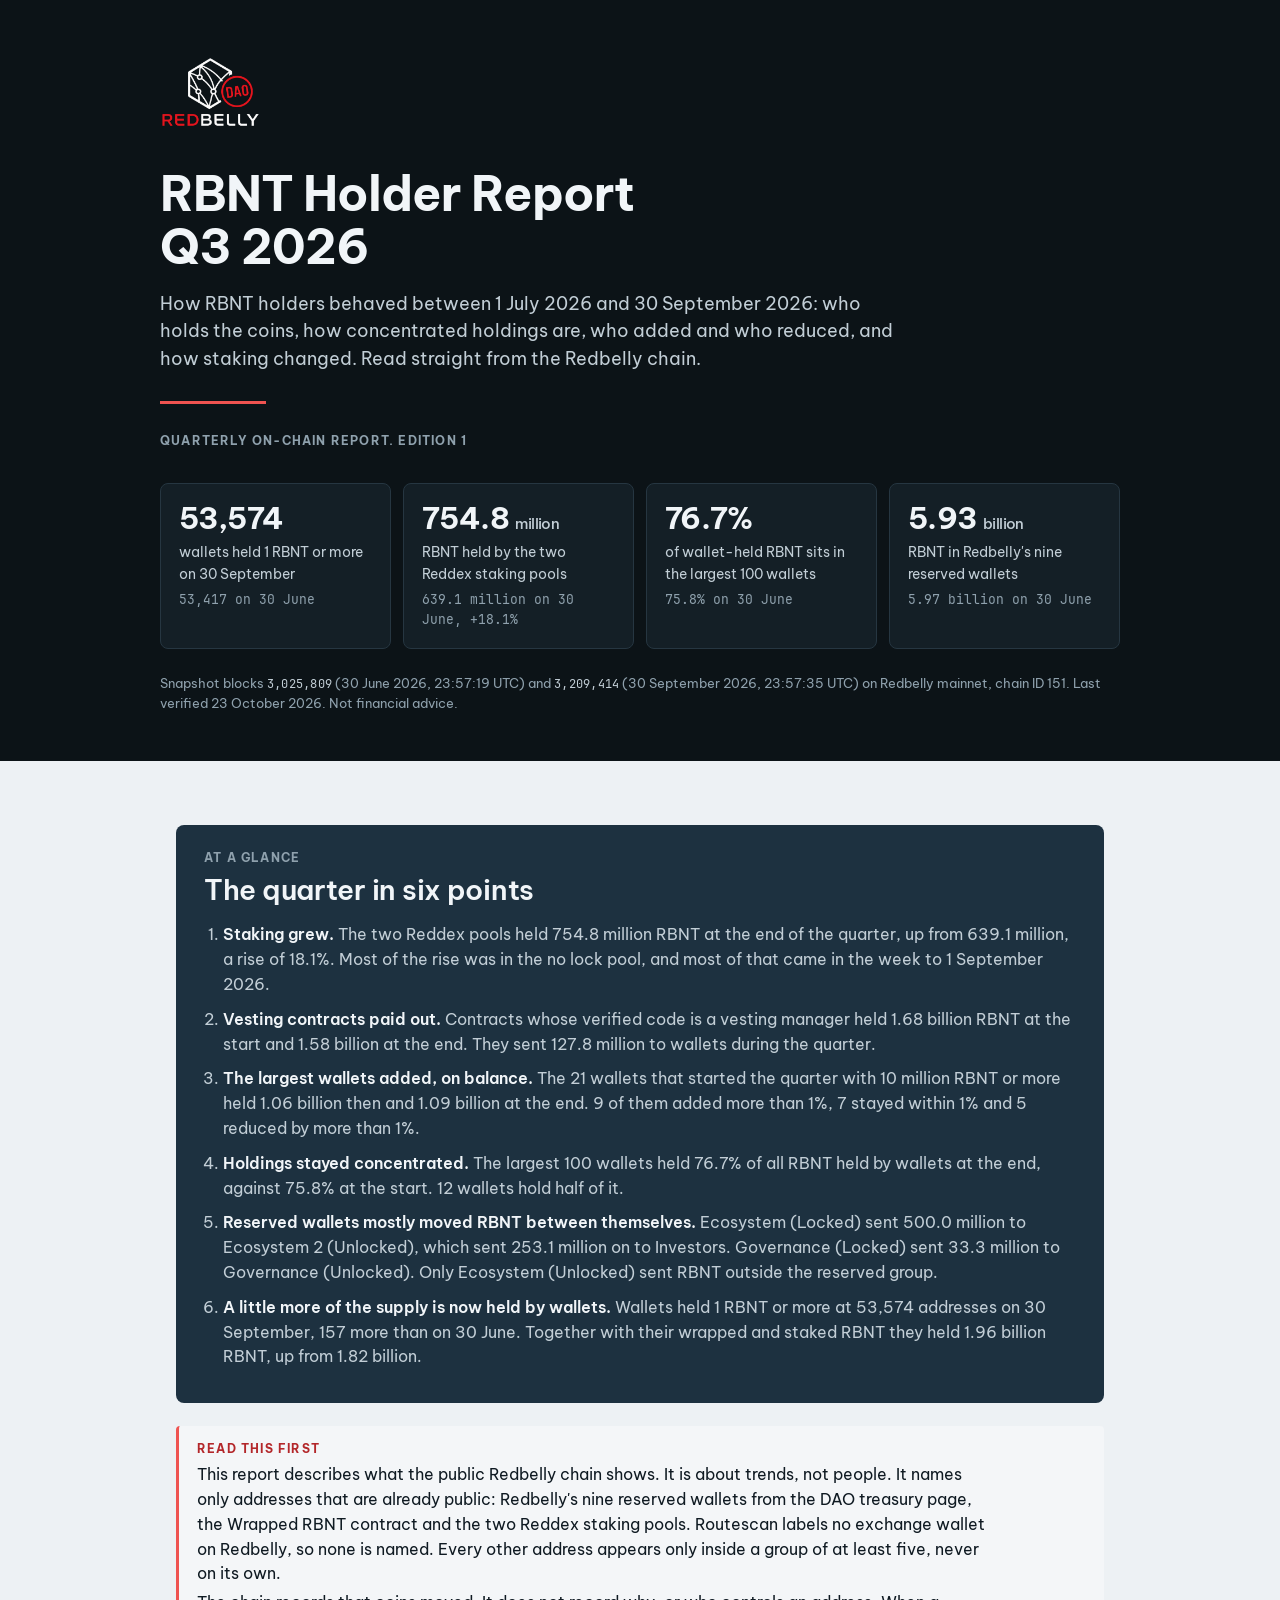
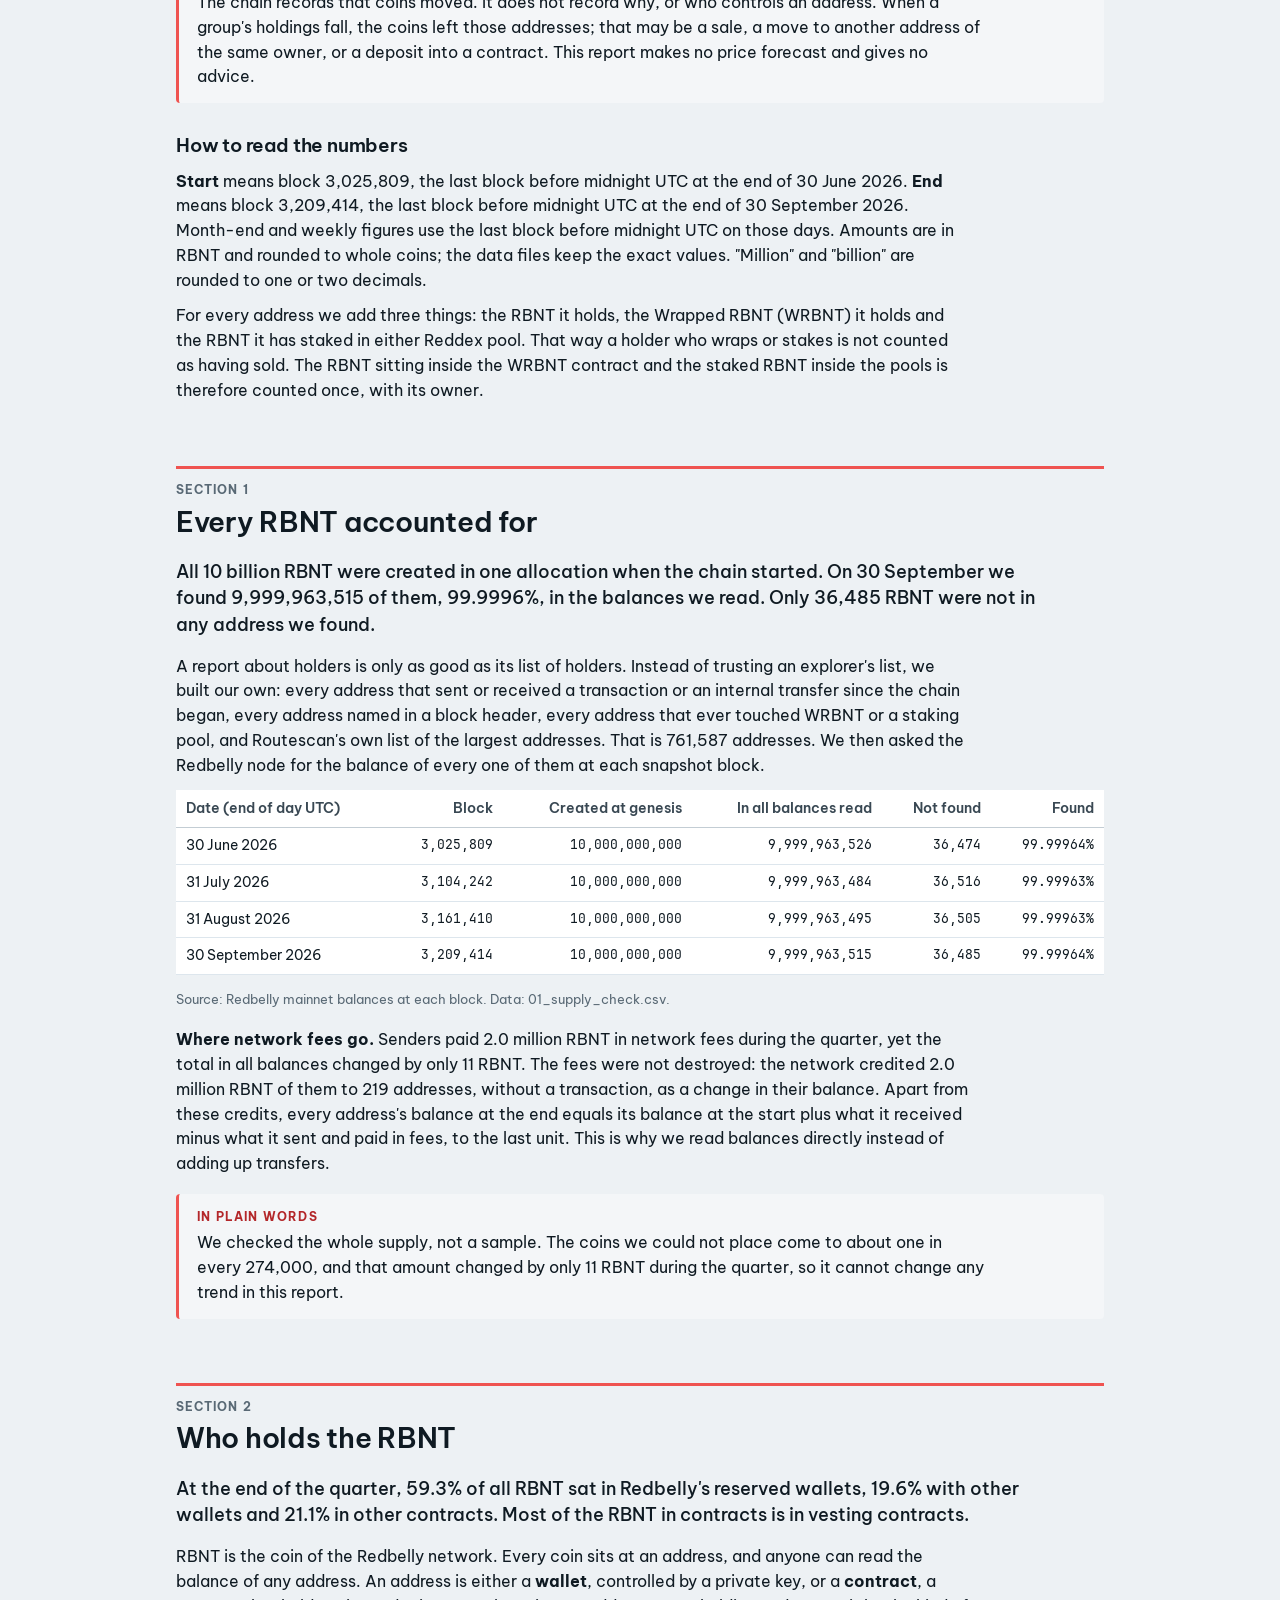
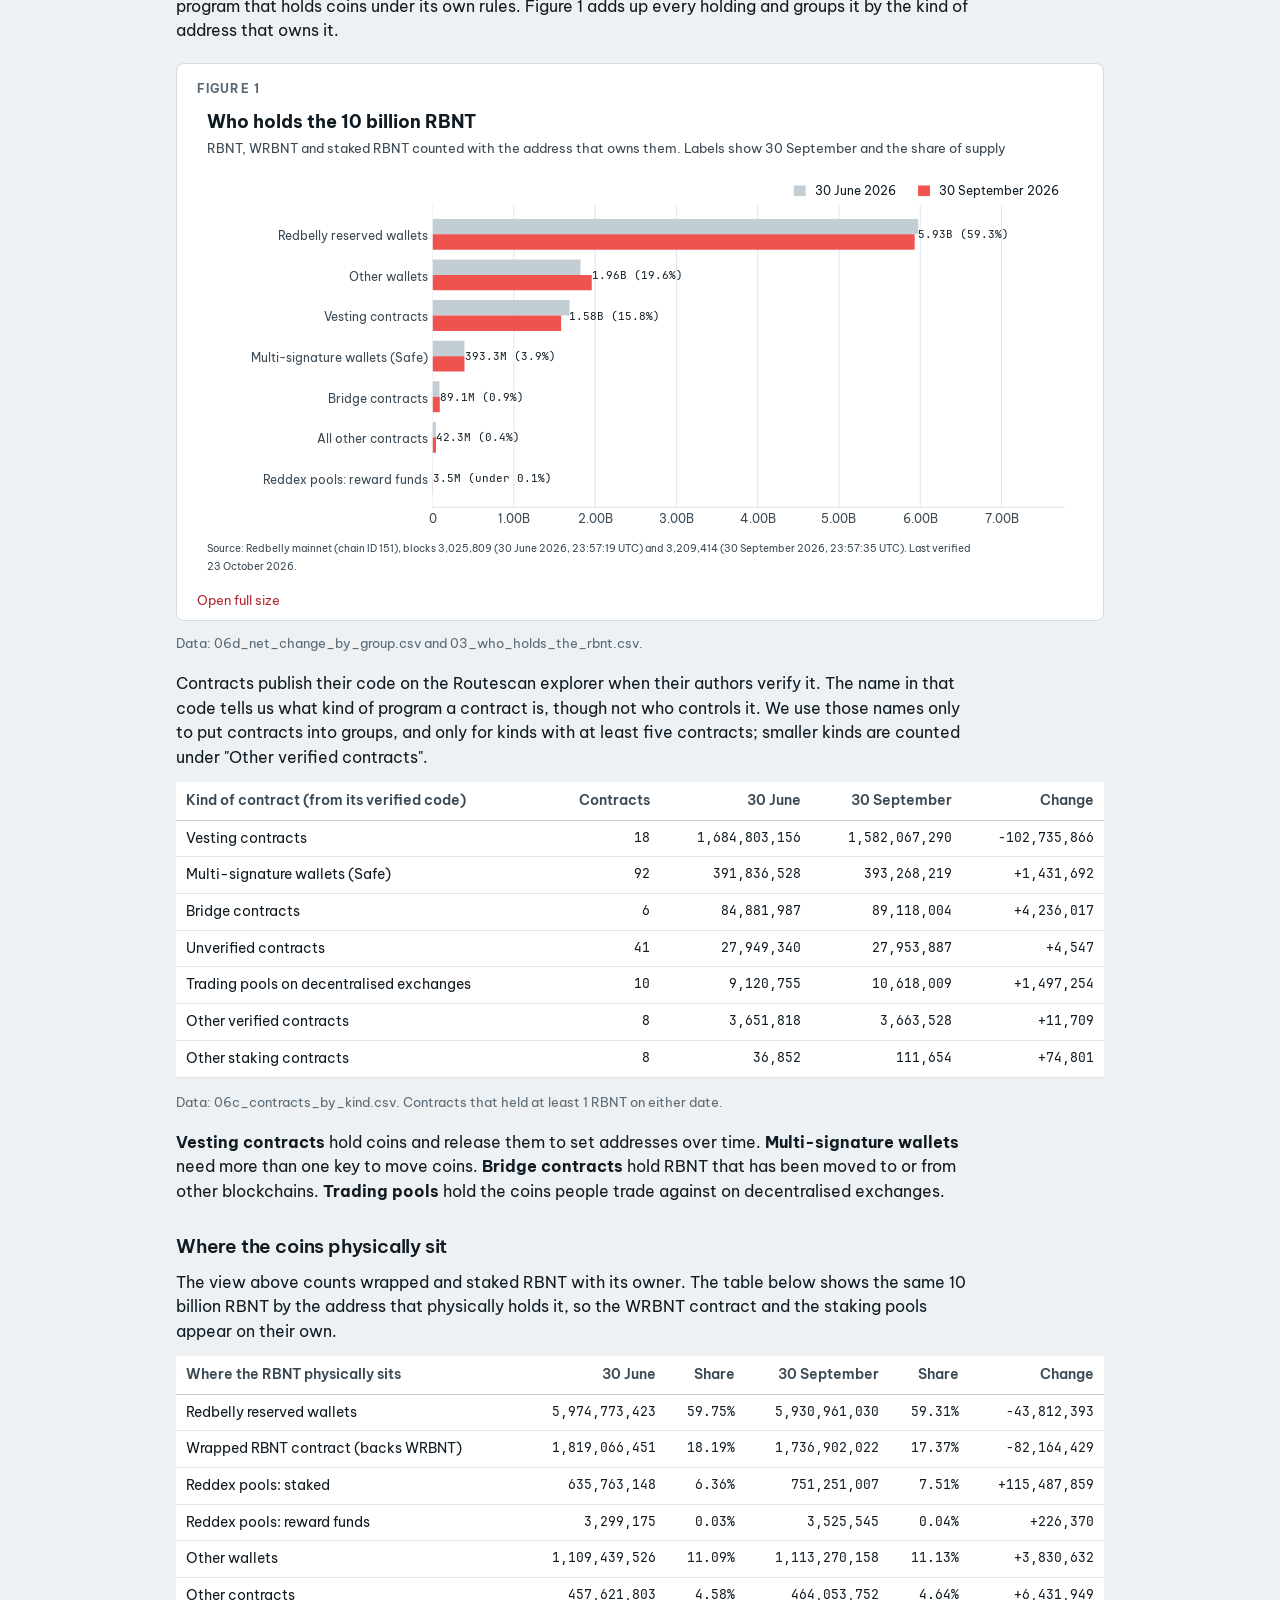
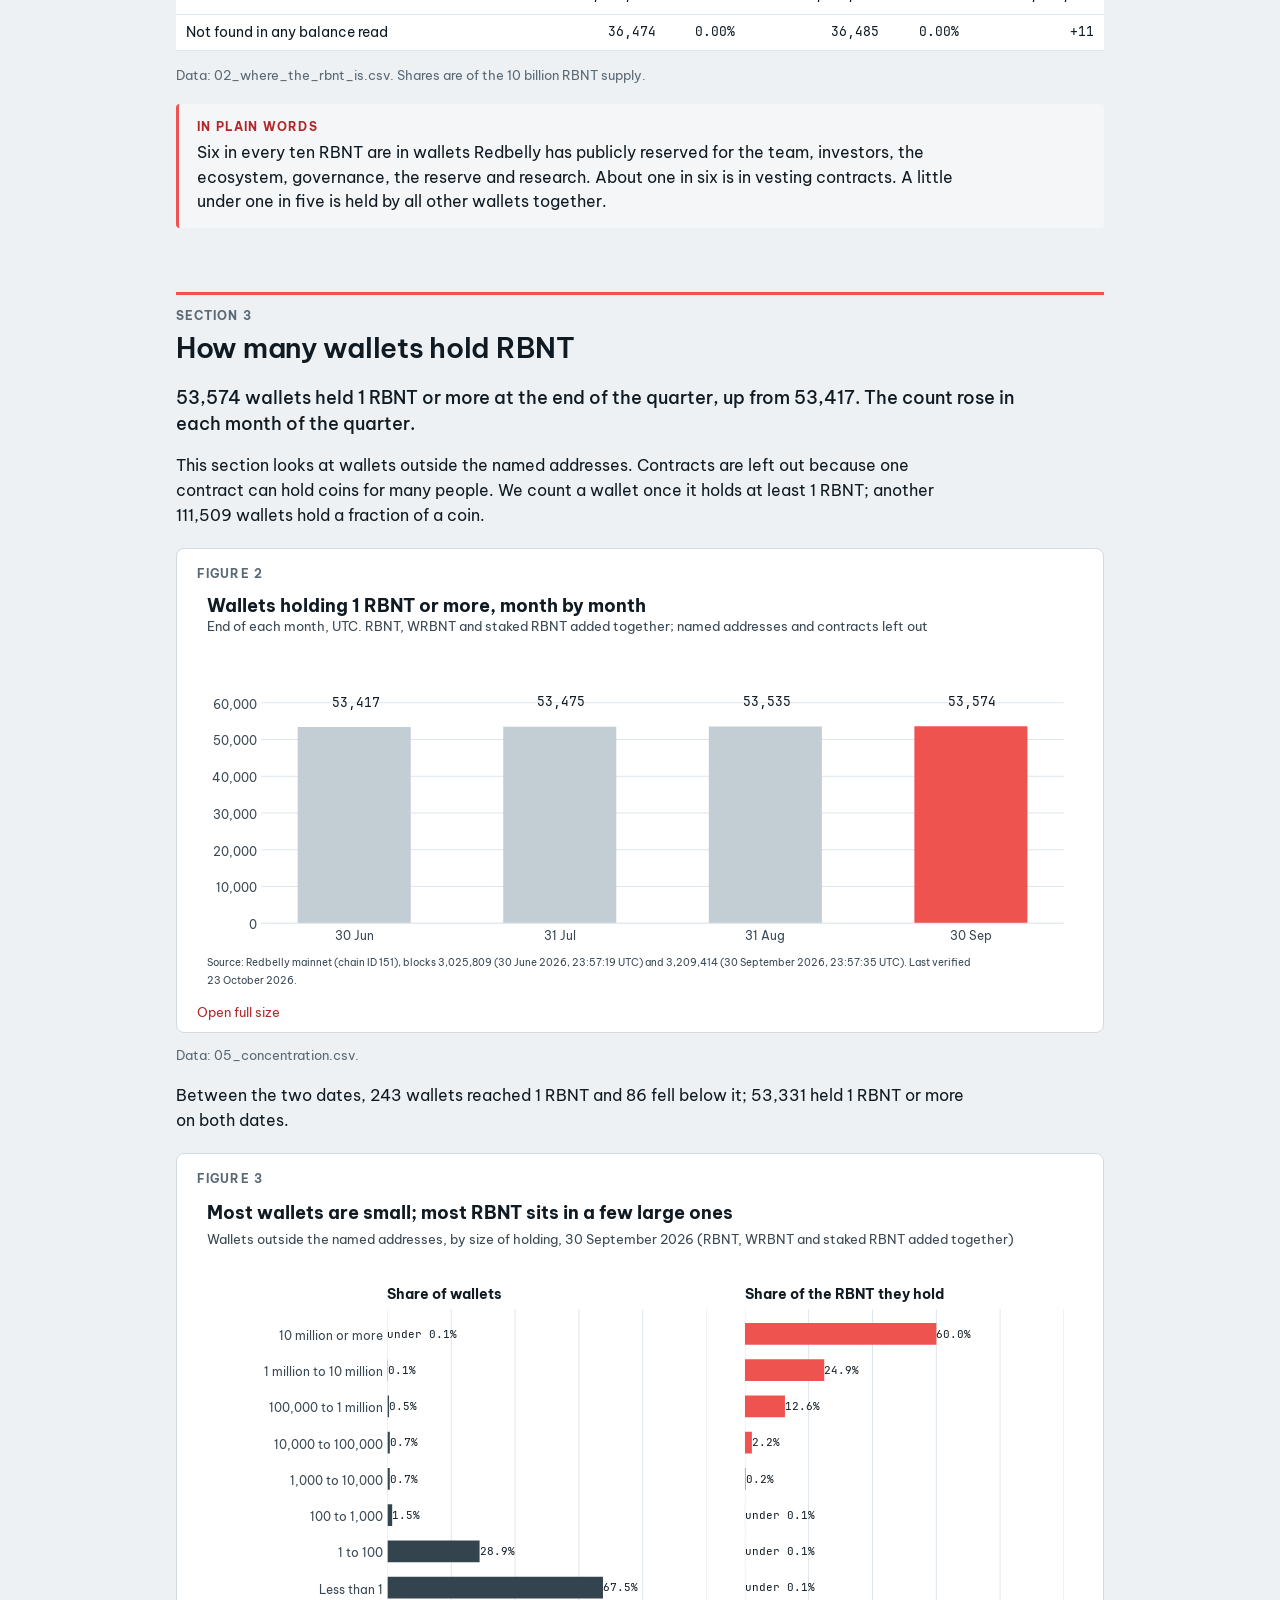
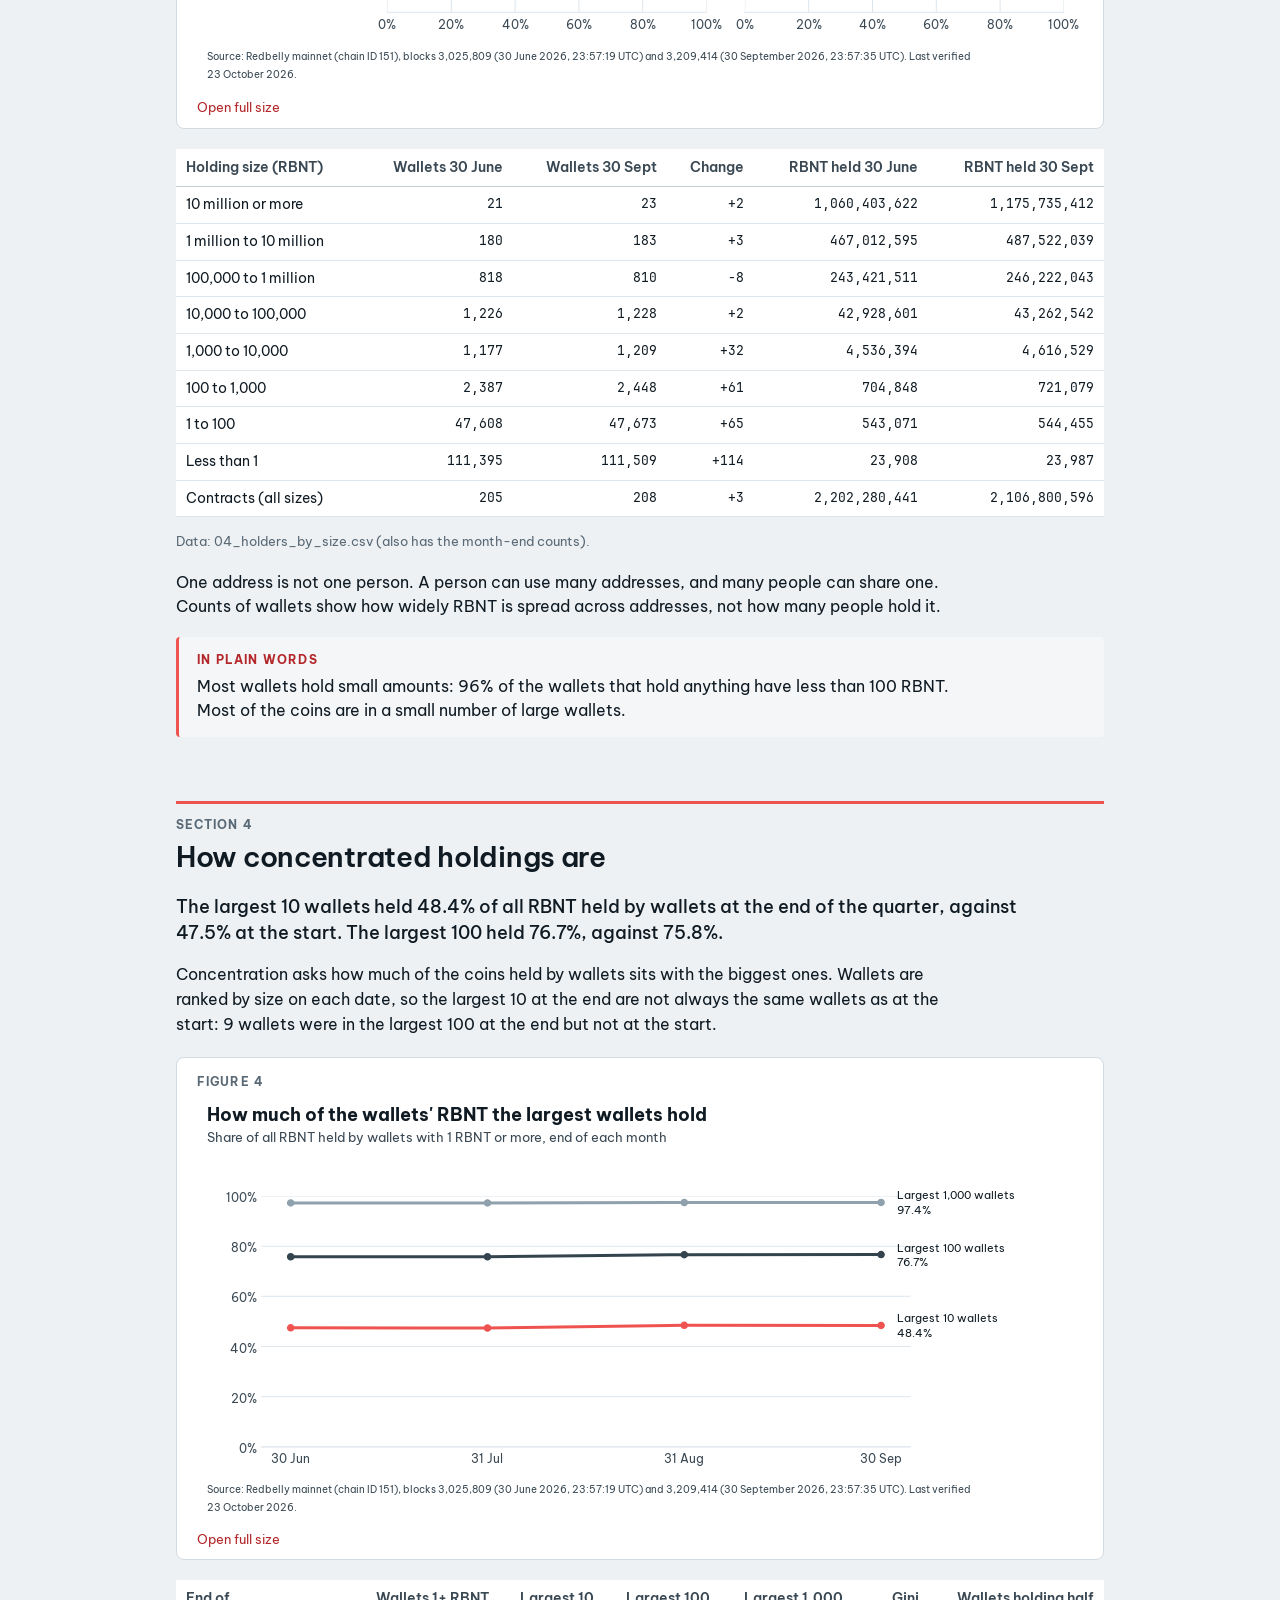
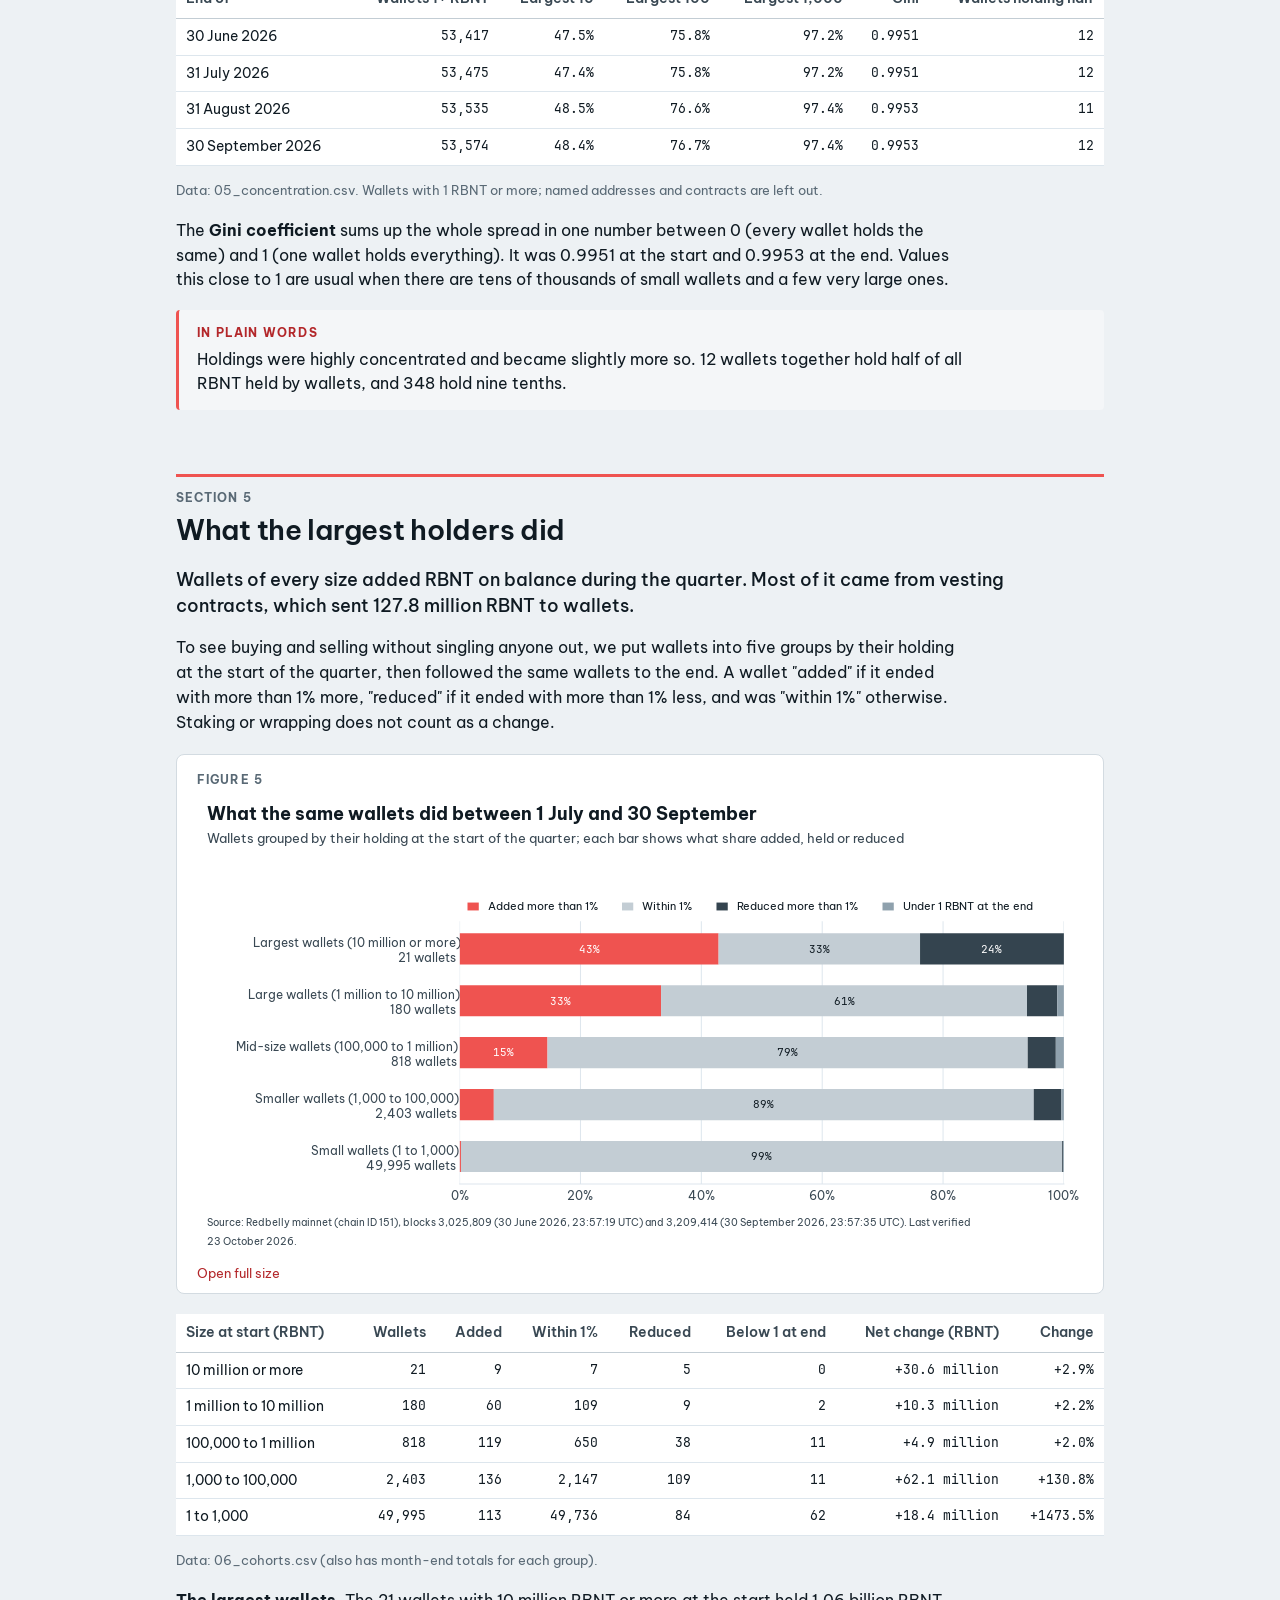
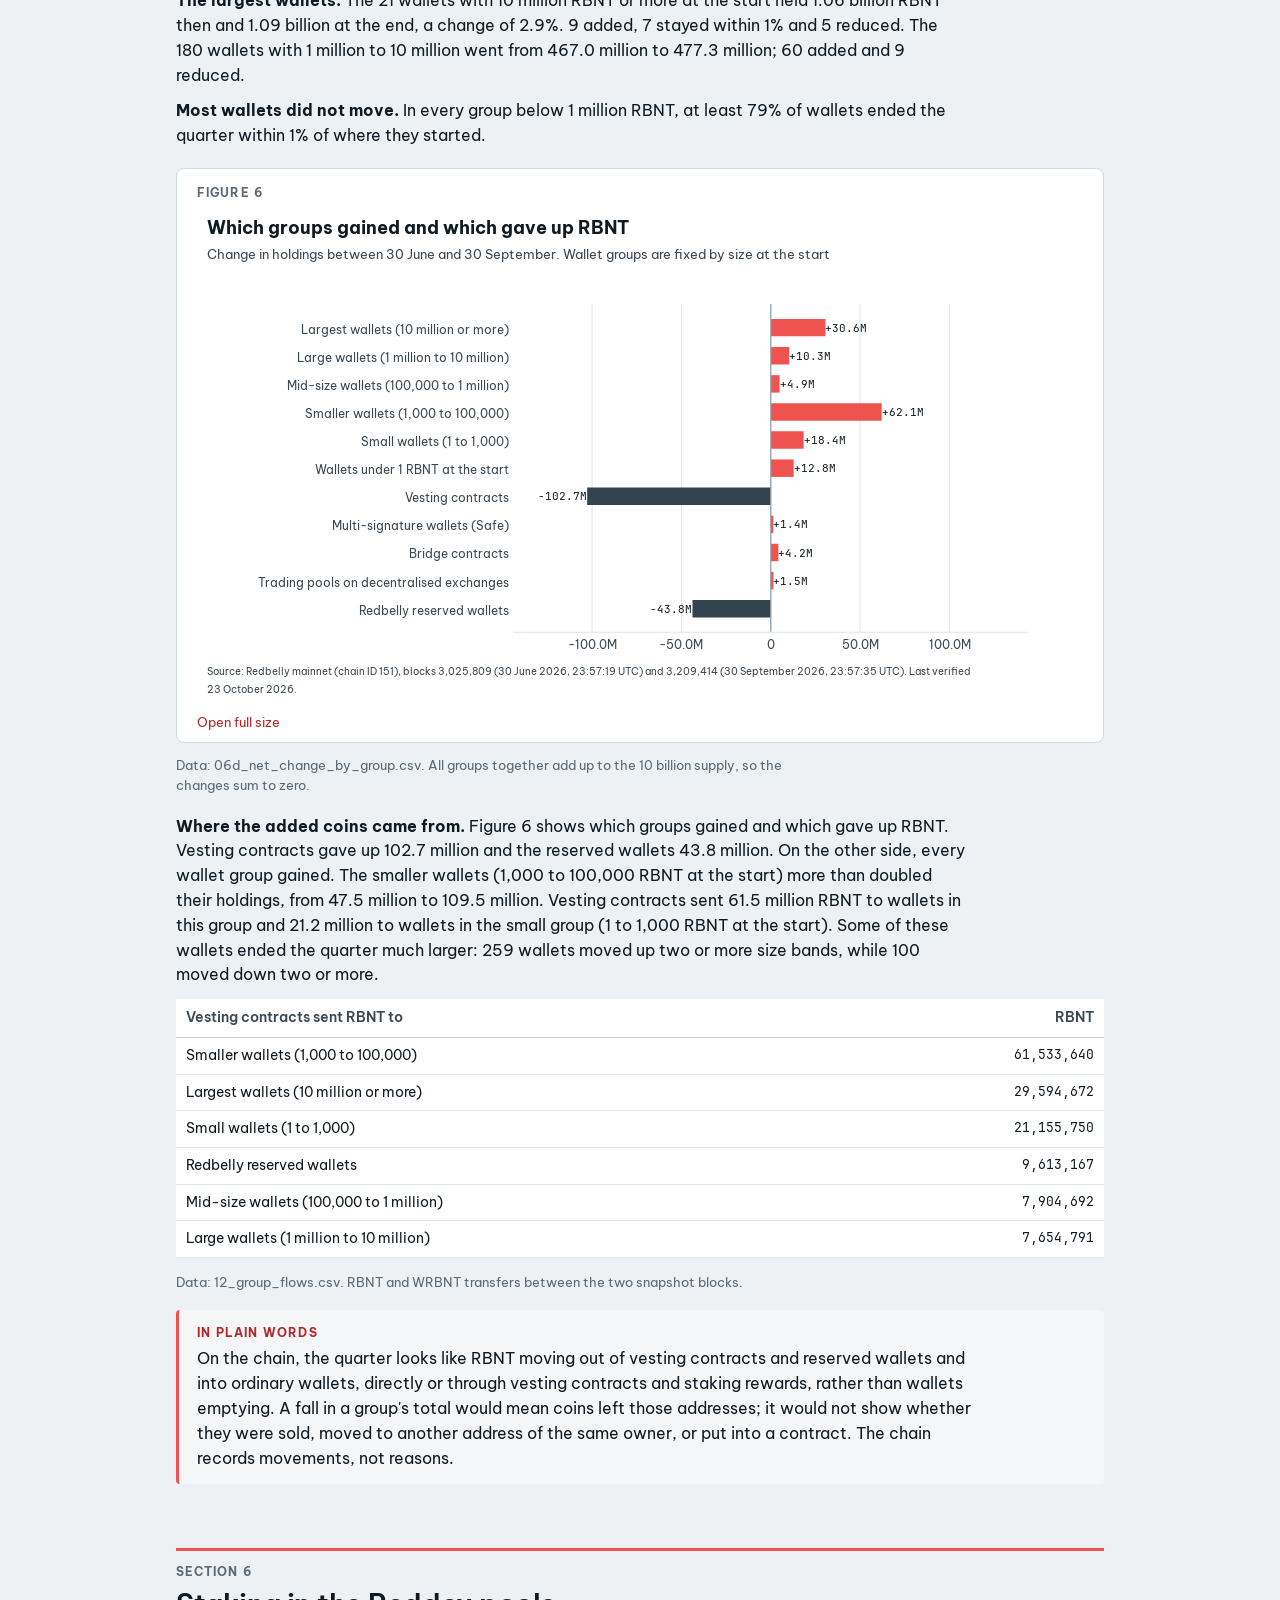
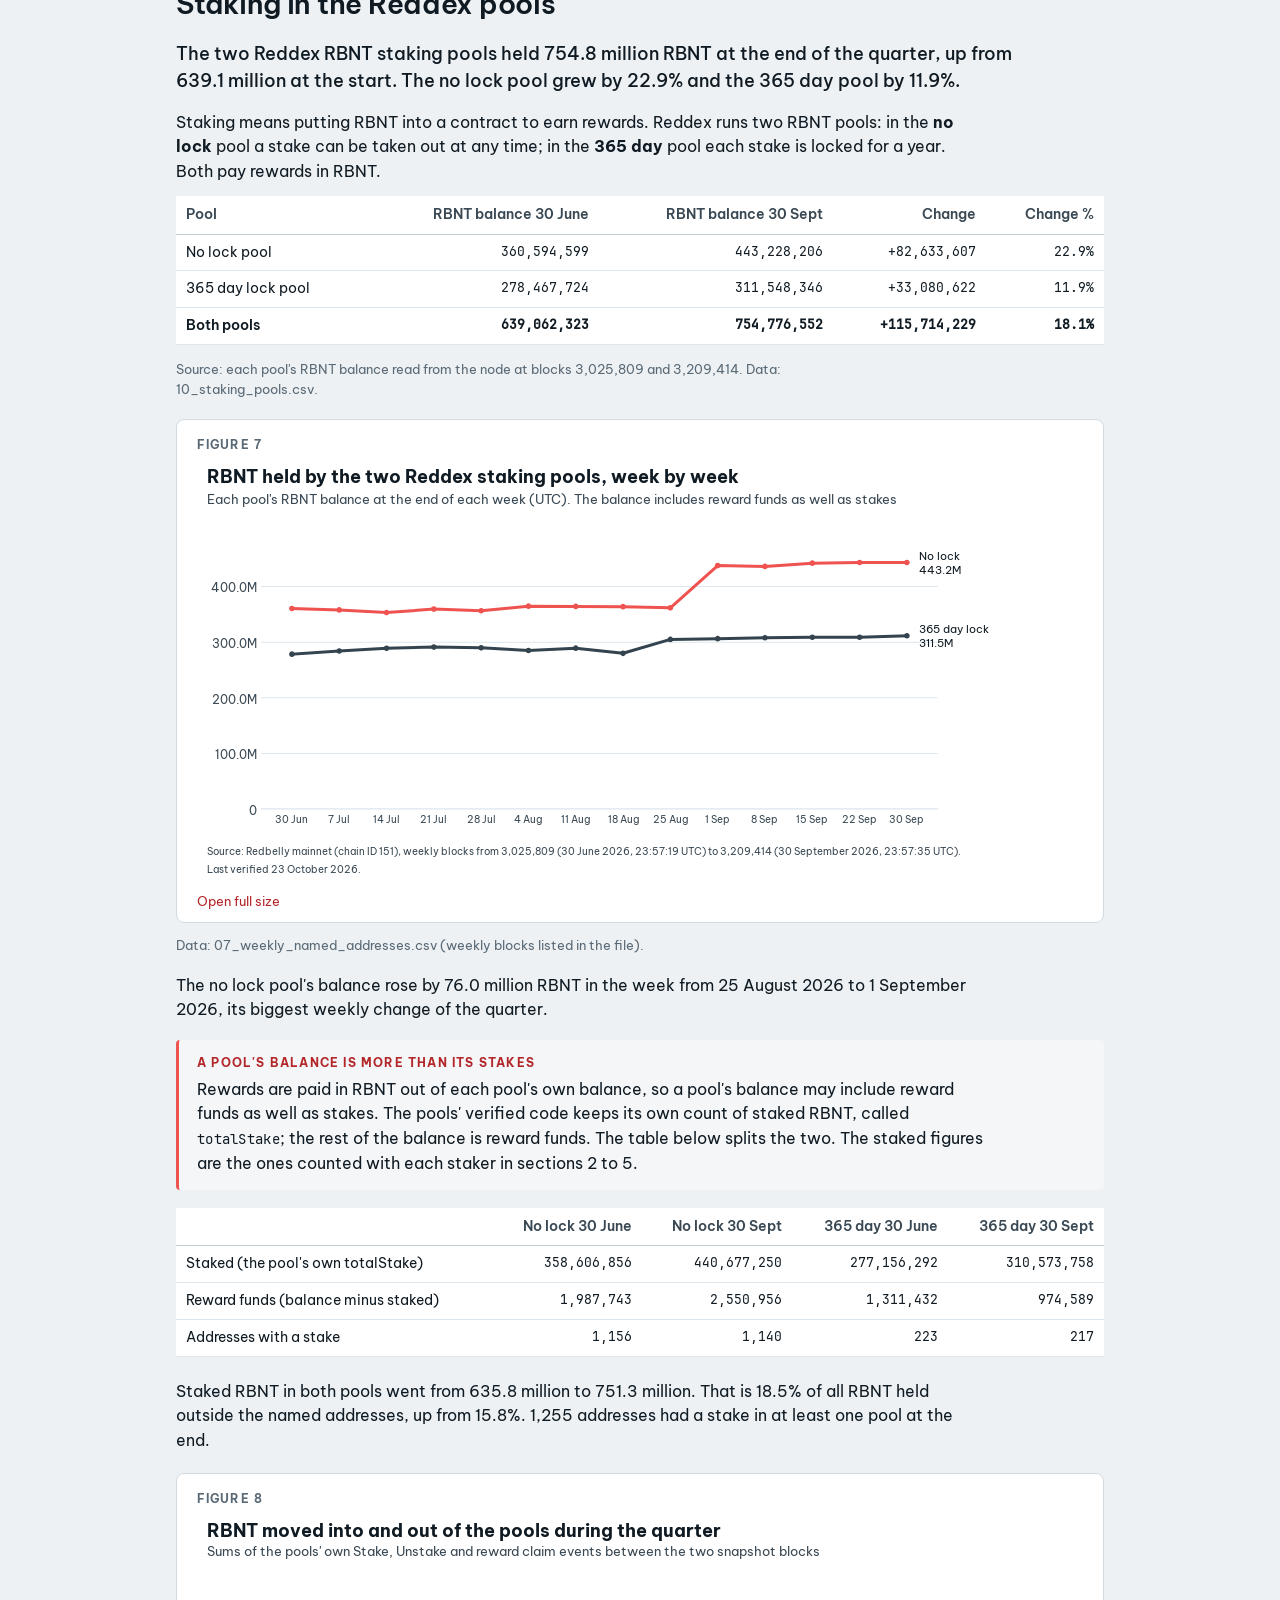
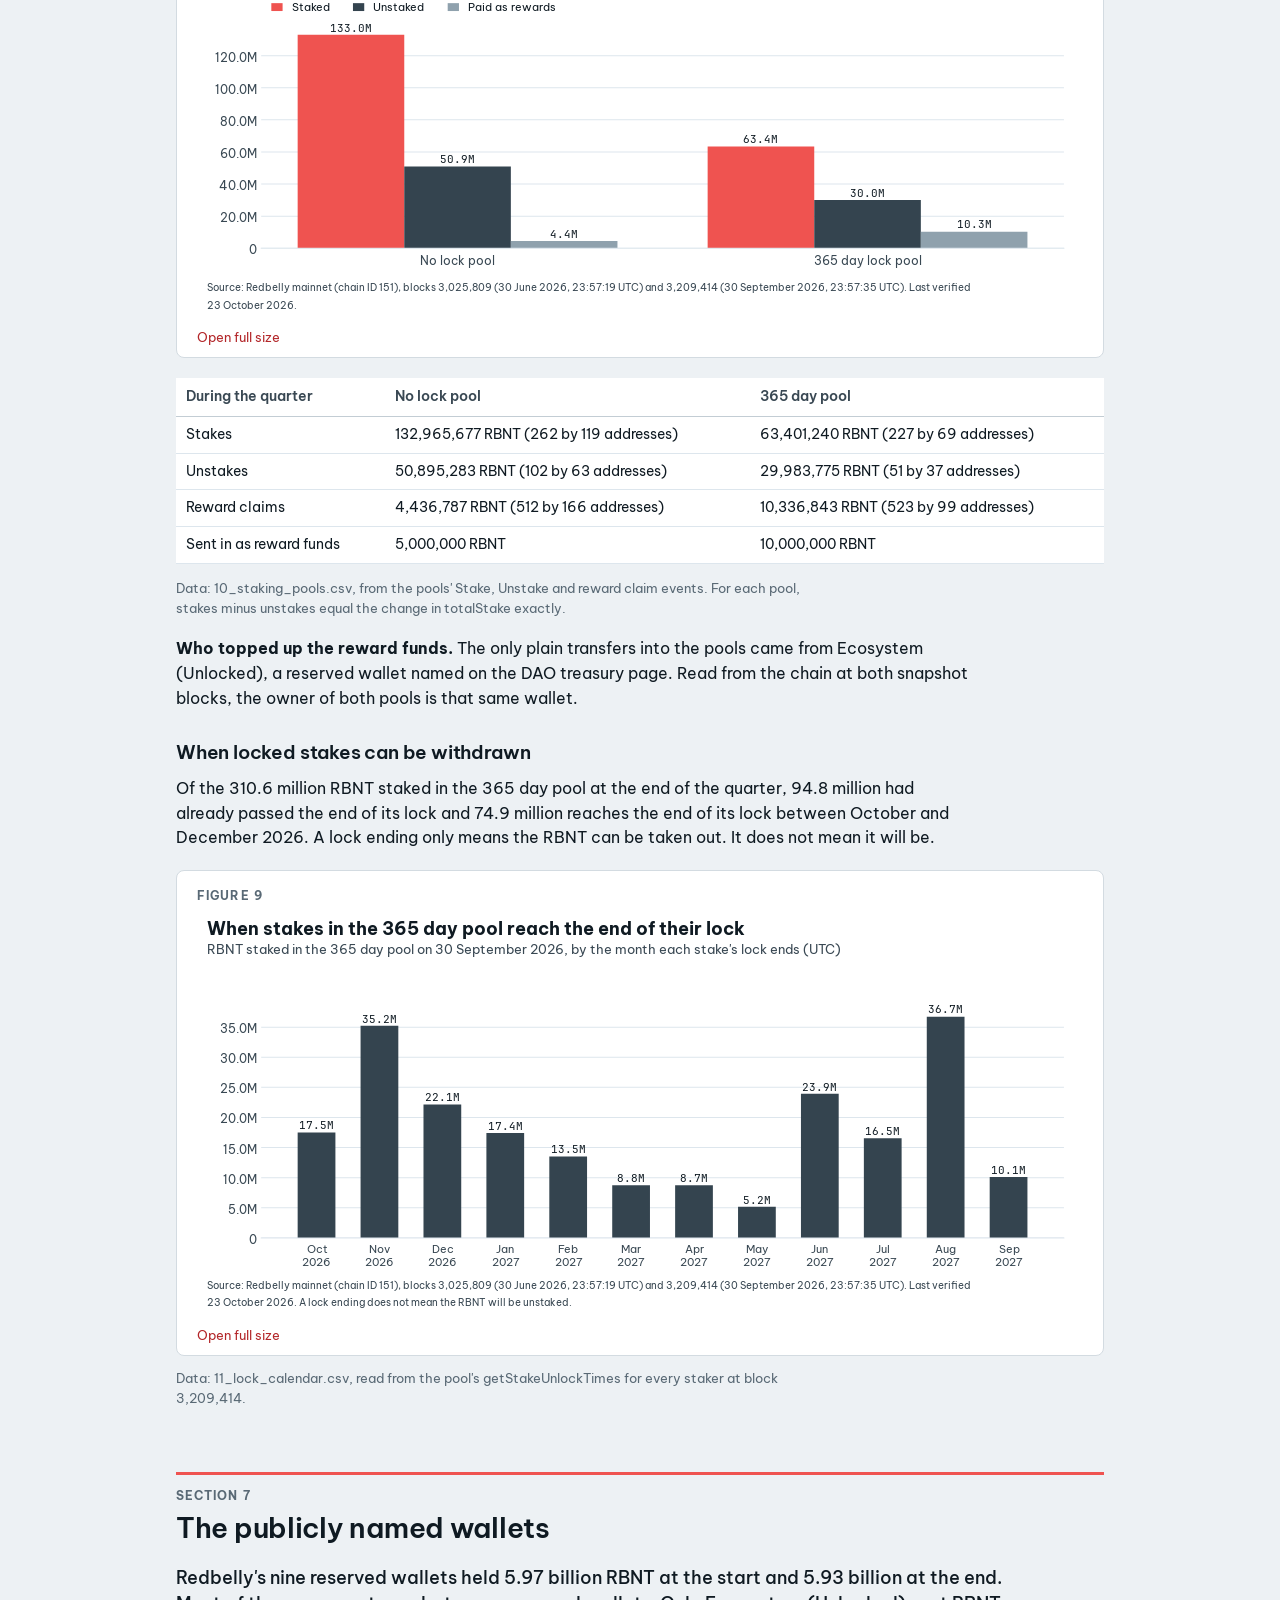
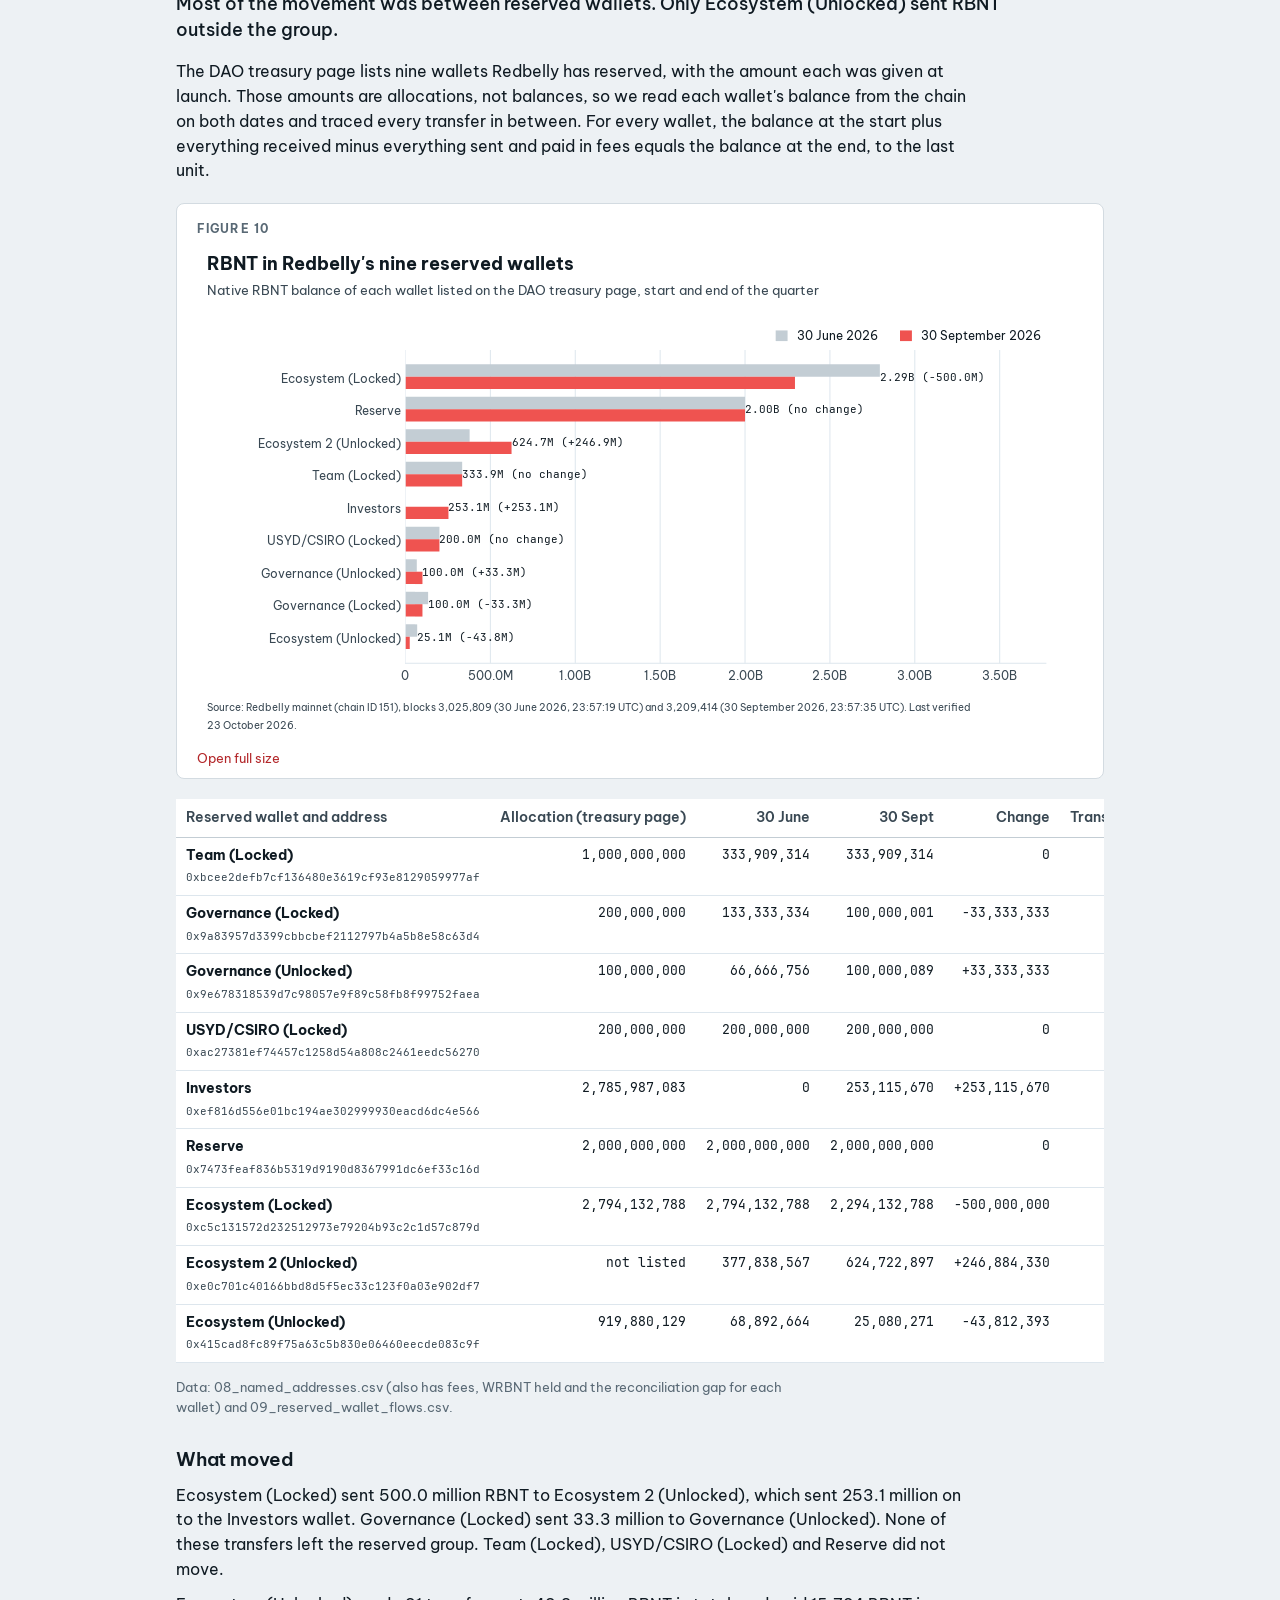
==== commit 237d2d9b: "Add dark and light mode to the website" ====
--- a/report/RBNT_Holder_Report_Q3_2026.html
+++ b/report/RBNT_Holder_Report_Q3_2026.html
@@ -35,6 +35,18 @@
   --dark-text-2: #c2ced6;
   --dark-muted: #8fa1ad;
   --dark-accent: #ffb3ae;
+  --page: #FFFFFF;
+  --inset: #F4F6F8;
+  --ok: #15803D;
+  /* Chart colours. Charts are inlined as SVG and read these, so they follow the theme. */
+  --c-ffffff: #FFFFFF;
+  --c-0f1a22: #0F1A22;
+  --c-394853: #394853;
+  --c-dde6ed: #DDE6ED;
+  --c-ef5350: #EF5350;
+  --c-34444f: #34444F;
+  --c-c3cdd4: #C3CDD4;
+  --c-8fa1ad: #8FA1AD;
   --sans: "Be Vietnam Pro", ui-sans-serif, system-ui, sans-serif;
   --mono: "JetBrains Mono", ui-monospace, monospace;
 }
@@ -47,10 +59,10 @@
 @page :first { margin: 0; @bottom-left { content: none; } @bottom-right { content: none; } }
 
 * { box-sizing: border-box; }
-html { background: #FFFFFF; }
+html { background: var(--page); }
 body {
   margin: 0; font-family: var(--sans); font-size: 10.5pt; line-height: 1.5; color: var(--on-surface);
-  background: #FFFFFF; -webkit-print-color-adjust: exact; print-color-adjust: exact;
+  background: var(--page); -webkit-print-color-adjust: exact; print-color-adjust: exact;
 }
 .mono, code, .addr { font-family: var(--mono); font-size: 0.9em; letter-spacing: 0.02em; }
 .addr { word-break: break-all; }
@@ -100,7 +112,7 @@
 .card svg { width: 100%; height: auto; display: block; }
 .card .figno { font-size: 8pt; font-weight: 700; letter-spacing: 0.1em; color: var(--outline); padding: 1mm 2mm 0; }
 
-.plain { background: #F4F6F8; border-left: 3px solid var(--brand); border-radius: 4px; padding: 3mm 4mm; margin: 4mm 0; page-break-inside: avoid; }
+.plain { background: var(--inset); border-left: 3px solid var(--brand); border-radius: 4px; padding: 3mm 4mm; margin: 4mm 0; page-break-inside: avoid; }
 .plain .label { color: var(--primary); }
 .plain p { margin: 1mm 0 0; }
 
@@ -113,7 +125,7 @@
 .src { font-size: 8pt; color: var(--outline); margin-top: -3mm; margin-bottom: 4mm; }
 
 .checks li { margin-bottom: 1mm; break-inside: avoid; }
-.tick { color: #15803D; font-weight: 700; }
+.tick { color: var(--ok); font-weight: 700; }
 .glossary dt { font-weight: 600; margin-top: 2mm; }
 .glossary dd { margin: 0 0 1mm 0; color: var(--on-surface-variant); }
 .small { font-size: 8.8pt; color: var(--on-surface-variant); }
@@ -192,10 +204,10 @@
   main.doc { padding-top: 32px; padding-bottom: 64px; }
   main.doc h1 { font-size: 32px; margin: 16px 0 12px; }
   main.doc h2 { margin-top: 36px; border-top: 3px solid var(--brand); padding-top: 12px; }
-  main.doc code { background: #F4F6F8; padding: 1px 4px; border-radius: 4px; }
-  main.doc pre { background: #F4F6F8; padding: 12px; border-radius: 8px; overflow-x: auto; }
+  main.doc code { background: var(--inset); padding: 1px 4px; border-radius: 4px; }
+  main.doc pre { background: var(--inset); padding: 12px; border-radius: 8px; overflow-x: auto; }
   main.doc table { display: block; overflow-x: auto; }
-  main.doc blockquote { margin: 12px 0; padding: 10px 14px; background: #F4F6F8; border-left: 3px solid var(--brand); border-radius: 4px; }
+  main.doc blockquote { margin: 12px 0; padding: 10px 14px; background: var(--inset); border-left: 3px solid var(--brand); border-radius: 4px; }
   main.doc img { max-width: 100%; height: auto; border-radius: 8px; }
   body { padding-bottom: 64px; }
 }
@@ -209,6 +221,50 @@
   .checks, .csvs { columns: 1; }
   .nav .links a:not(.pdf) { display: none; }
   h2 { font-size: 24px; }
+}
+
+/* ---------- Light and dark themes on screen. Print always uses the light values above. ---------- */
+@media screen {
+  :root { --page: #EDF1F4; }
+  :root[data-theme="dark"] {
+    color-scheme: dark;
+    --page: #0c1317;
+    --card: #141f26;
+    --inset: #17222a;
+    --steel-light: #223039;
+    --panel-edge: #263641;
+    --on-surface: #f1f5f8;
+    --on-surface-variant: #c2ced6;
+    --outline: #8fa1ad;
+    --outline-variant: #34444f;
+    --primary: #ffb3ae;
+    --ok: #86EFAC;
+    --c-ffffff: #141f26;
+    --c-0f1a22: #f1f5f8;
+    --c-394853: #c2ced6;
+    --c-dde6ed: #263641;
+    --c-34444f: #c2ced6;
+    --c-c3cdd4: #3d4f5b;
+    --c-8fa1ad: #8fa1ad;
+  }
+  :root[data-theme="dark"] .cover { border-bottom: 1px solid var(--dark-edge); }
+  :root[data-theme="dark"] .band { border: 1px solid var(--dark-edge); }
+  .theme-toggle {
+    display: inline-flex; align-items: center; gap: 6px; cursor: pointer; font: inherit; font-size: 14px; font-weight: 500;
+    color: var(--dark-text-2); background: transparent; border: 1px solid var(--dark-edge); border-radius: 4px; padding: 5px 10px;
+  }
+  .theme-toggle:hover { color: var(--dark-accent); border-color: var(--dark-accent); }
+  .theme-toggle:focus-visible { outline: 2px solid var(--brand); outline-offset: 2px; }
+  .theme-toggle svg { width: 16px; height: 16px; }
+  .theme-toggle .to-light { display: none; }
+  :root[data-theme="dark"] .theme-toggle .to-light { display: inline-flex; }
+  :root[data-theme="dark"] .theme-toggle .to-dark { display: none; }
+  .theme-toggle span { display: inline-flex; align-items: center; gap: 6px; }
+}
+@media screen and (max-width: 560px) {
+  .nav { flex-wrap: nowrap; }
+  .nav .brand span { display: none; }
+  .nav .links { flex-wrap: nowrap; gap: 8px; }
 }
 </style></head><body id="top">
 <div class="cover">
@@ -277,7 +333,7 @@
   <rdf:RDF xmlns:dc="http://purl.org/dc/elements/1.1/" xmlns:cc="http://creativecommons.org/ns#" xmlns:rdf="http://www.w3.org/1999/02/22-rdf-syntax-ns#">
    <cc:Work>
     <dc:type rdf:resource="http://purl.org/dc/dcmitype/StillImage"/>
-    <dc:date>2026-10-23T20:25:24.852718</dc:date>
+    <dc:date>2026-10-23T20:33:11.885474</dc:date>
     <dc:format>image/svg+xml</dc:format>
     <dc:creator>
      <cc:Agent>
@@ -297,7 +353,7 @@
 L 720 0 
 L 0 0 
 z
-" style="fill: #ffffff"/>
+" style="fill: var(--c-ffffff, #ffffff)"/>
   </g>
   <g id="axes_1">
    <g id="patch_2">
@@ -306,95 +362,95 @@
 L 698.4 85.536 
 L 194.4 85.536 
 z
-" style="fill: #ffffff"/>
+" style="fill: var(--c-ffffff, #ffffff)"/>
    </g>
    <g id="matplotlib.axis_1">
     <g id="xtick_1">
      <g id="line2d_1">
       <path d="M 194.4 326.592 
 L 194.4 85.536 
-" clip-path="url(#p96b35fbb8e)" style="fill: none; stroke: #dde6ed; stroke-width: 0.8; stroke-linecap: square"/>
+" clip-path="url(#p20a7516828)" style="fill: none; stroke: var(--c-dde6ed, #dde6ed); stroke-width: 0.8; stroke-linecap: square"/>
      </g>
      <g id="line2d_2"/>
      <g id="text_1">
-      <text style="font-size: 9.5px; font-family: 'Be Vietnam Pro'; text-anchor: middle; fill: #394853" x="194.4" y="339.592" transform="rotate(-0 194.4 339.592)">0</text>
+      <text style="font-size: 9.5px; font-family: 'Be Vietnam Pro'; text-anchor: middle; fill: var(--c-394853, #394853)" x="194.4" y="339.592" transform="rotate(-0 194.4 339.592)">0</text>
      </g>
     </g>
     <g id="xtick_2">
      <g id="line2d_3">
       <path d="M 259.287812 326.592 
 L 259.287812 85.536 
-" clip-path="url(#p96b35fbb8e)" style="fill: none; stroke: #dde6ed; stroke-width: 0.8; stroke-linecap: square"/>
+" clip-path="url(#p20a7516828)" style="fill: none; stroke: var(--c-dde6ed, #dde6ed); stroke-width: 0.8; stroke-linecap: square"/>
      </g>
      <g id="line2d_4"/>
      <g id="text_2">
-      <text style="font-size: 9.5px; font-family: 'Be Vietnam Pro'; text-anchor: middle; fill: #394853" x="259.287812" y="339.592" transform="rotate(-0 259.287812 339.592)">1.00B</text>
+      <text style="font-size: 9.5px; font-family: 'Be Vietnam Pro'; text-anchor: middle; fill: var(--c-394853, #394853)" x="259.287812" y="339.592" transform="rotate(-0 259.287812 339.592)">1.00B</text>
      </g>
     </g>
     <g id="xtick_3">
      <g id="line2d_5">
       <path d="M 324.175624 326.592 
 L 324.175624 85.536 
-" clip-path="url(#p96b35fbb8e)" style="fill: none; stroke: #dde6ed; stroke-width: 0.8; stroke-linecap: square"/>
+" clip-path="url(#p20a7516828)" style="fill: none; stroke: var(--c-dde6ed, #dde6ed); stroke-width: 0.8; stroke-linecap: square"/>
      </g>
      <g id="line2d_6"/>
      <g id="text_3">
-      <text style="font-size: 9.5px; font-family: 'Be Vietnam Pro'; text-anchor: middle; fill: #394853" x="324.175624" y="339.592" transform="rotate(-0 324.175624 339.592)">2.00B</text>
+      <text style="font-size: 9.5px; font-family: 'Be Vietnam Pro'; text-anchor: middle; fill: var(--c-394853, #394853)" x="324.175624" y="339.592" transform="rotate(-0 324.175624 339.592)">2.00B</text>
      </g>
     </g>
     <g id="xtick_4">
      <g id="line2d_7">
       <path d="M 389.063437 326.592 
 L 389.063437 85.536 
-" clip-path="url(#p96b35fbb8e)" style="fill: none; stroke: #dde6ed; stroke-width: 0.8; stroke-linecap: square"/>
+" clip-path="url(#p20a7516828)" style="fill: none; stroke: var(--c-dde6ed, #dde6ed); stroke-width: 0.8; stroke-linecap: square"/>
      </g>
      <g id="line2d_8"/>
      <g id="text_4">
-      <text style="font-size: 9.5px; font-family: 'Be Vietnam Pro'; text-anchor: middle; fill: #394853" x="389.063437" y="339.592" transform="rotate(-0 389.063437 339.592)">3.00B</text>
+      <text style="font-size: 9.5px; font-family: 'Be Vietnam Pro'; text-anchor: middle; fill: var(--c-394853, #394853)" x="389.063437" y="339.592" transform="rotate(-0 389.063437 339.592)">3.00B</text>
      </g>
     </g>
     <g id="xtick_5">
      <g id="line2d_9">
       <path d="M 453.951249 326.592 
 L 453.951249 85.536 
-" clip-path="url(#p96b35fbb8e)" style="fill: none; stroke: #dde6ed; stroke-width: 0.8; stroke-linecap: square"/>
+" clip-path="url(#p20a7516828)" style="fill: none; stroke: var(--c-dde6ed, #dde6ed); stroke-width: 0.8; stroke-linecap: square"/>
      </g>
      <g id="line2d_10"/>
      <g id="text_5">
-      <text style="font-size: 9.5px; font-family: 'Be Vietnam Pro'; text-anchor: middle; fill: #394853" x="453.951249" y="339.592" transform="rotate(-0 453.951249 339.592)">4.00B</text>
+      <text style="font-size: 9.5px; font-family: 'Be Vietnam Pro'; text-anchor: middle; fill: var(--c-394853, #394853)" x="453.951249" y="339.592" transform="rotate(-0 453.951249 339.592)">4.00B</text>
      </g>
     </g>
     <g id="xtick_6">
      <g id="line2d_11">
       <path d="M 518.839061 326.592 
 L 518.839061 85.536 
-" clip-path="url(#p96b35fbb8e)" style="fill: none; stroke: #dde6ed; stroke-width: 0.8; stroke-linecap: square"/>
+" clip-path="url(#p20a7516828)" style="fill: none; stroke: var(--c-dde6ed, #dde6ed); stroke-width: 0.8; stroke-linecap: square"/>
      </g>
      <g id="line2d_12"/>
      <g id="text_6">
-      <text style="font-size: 9.5px; font-family: 'Be Vietnam Pro'; text-anchor: middle; fill: #394853" x="518.839061" y="339.592" transform="rotate(-0 518.839061 339.592)">5.00B</text>
+      <text style="font-size: 9.5px; font-family: 'Be Vietnam Pro'; text-anchor: middle; fill: var(--c-394853, #394853)" x="518.839061" y="339.592" transform="rotate(-0 518.839061 339.592)">5.00B</text>
      </g>
     </g>
     <g id="xtick_7">
      <g id="line2d_13">
       <path d="M 583.726873 326.592 
 L 583.726873 85.536 
-" clip-path="url(#p96b35fbb8e)" style="fill: none; stroke: #dde6ed; stroke-width: 0.8; stroke-linecap: square"/>
+" clip-path="url(#p20a7516828)" style="fill: none; stroke: var(--c-dde6ed, #dde6ed); stroke-width: 0.8; stroke-linecap: square"/>
      </g>
      <g id="line2d_14"/>
      <g id="text_7">
-      <text style="font-size: 9.5px; font-family: 'Be Vietnam Pro'; text-anchor: middle; fill: #394853" x="583.726873" y="339.592" transform="rotate(-0 583.726873 339.592)">6.00B</text>
+      <text style="font-size: 9.5px; font-family: 'Be Vietnam Pro'; text-anchor: middle; fill: var(--c-394853, #394853)" x="583.726873" y="339.592" transform="rotate(-0 583.726873 339.592)">6.00B</text>
      </g>
     </g>
     <g id="xtick_8">
      <g id="line2d_15">
       <path d="M 648.614685 326.592 
 L 648.614685 85.536 
-" clip-path="url(#p96b35fbb8e)" style="fill: none; stroke: #dde6ed; stroke-width: 0.8; stroke-linecap: square"/>
+" clip-path="url(#p20a7516828)" style="fill: none; stroke: var(--c-dde6ed, #dde6ed); stroke-width: 0.8; stroke-linecap: square"/>
      </g>
      <g id="line2d_16"/>
      <g id="text_8">
-      <text style="font-size: 9.5px; font-family: 'Be Vietnam Pro'; text-anchor: middle; fill: #394853" x="648.614685" y="339.592" transform="rotate(-0 648.614685 339.592)">7.00B</text>
+      <text style="font-size: 9.5px; font-family: 'Be Vietnam Pro'; text-anchor: middle; fill: var(--c-394853, #394853)" x="648.614685" y="339.592" transform="rotate(-0 648.614685 339.592)">7.00B</text>
      </g>
     </g>
    </g>
@@ -402,43 +458,43 @@
     <g id="ytick_1">
      <g id="line2d_17"/>
      <g id="text_9">
-      <text style="font-size: 9.5px; font-family: 'Be Vietnam Pro'; text-anchor: end; fill: #394853" x="190.9" y="308.066286" transform="rotate(-0 190.9 308.066286)">Reddex pools: reward funds</text>
+      <text style="font-size: 9.5px; font-family: 'Be Vietnam Pro'; text-anchor: end; fill: var(--c-394853, #394853)" x="190.9" y="308.066286" transform="rotate(-0 190.9 308.066286)">Reddex pools: reward funds</text>
      </g>
     </g>
     <g id="ytick_2">
      <g id="line2d_18"/>
      <g id="text_10">
-      <text style="font-size: 9.5px; font-family: 'Be Vietnam Pro'; text-anchor: end; fill: #394853" x="190.9" y="275.648857" transform="rotate(-0 190.9 275.648857)">All other contracts</text>
+      <text style="font-size: 9.5px; font-family: 'Be Vietnam Pro'; text-anchor: end; fill: var(--c-394853, #394853)" x="190.9" y="275.648857" transform="rotate(-0 190.9 275.648857)">All other contracts</text>
      </g>
     </g>
     <g id="ytick_3">
      <g id="line2d_19"/>
      <g id="text_11">
-      <text style="font-size: 9.5px; font-family: 'Be Vietnam Pro'; text-anchor: end; fill: #394853" x="190.9" y="243.231429" transform="rotate(-0 190.9 243.231429)">Bridge contracts</text>
+      <text style="font-size: 9.5px; font-family: 'Be Vietnam Pro'; text-anchor: end; fill: var(--c-394853, #394853)" x="190.9" y="243.231429" transform="rotate(-0 190.9 243.231429)">Bridge contracts</text>
      </g>
     </g>
     <g id="ytick_4">
      <g id="line2d_20"/>
      <g id="text_12">
-      <text style="font-size: 9.5px; font-family: 'Be Vietnam Pro'; text-anchor: end; fill: #394853" x="190.9" y="210.814" transform="rotate(-0 190.9 210.814)">Multi-signature wallets (Safe)</text>
+      <text style="font-size: 9.5px; font-family: 'Be Vietnam Pro'; text-anchor: end; fill: var(--c-394853, #394853)" x="190.9" y="210.814" transform="rotate(-0 190.9 210.814)">Multi-signature wallets (Safe)</text>
      </g>
     </g>
     <g id="ytick_5">
      <g id="line2d_21"/>
      <g id="text_13">
-      <text style="font-size: 9.5px; font-family: 'Be Vietnam Pro'; text-anchor: end; fill: #394853" x="190.9" y="178.396571" transform="rotate(-0 190.9 178.396571)">Vesting contracts</text>
+      <text style="font-size: 9.5px; font-family: 'Be Vietnam Pro'; text-anchor: end; fill: var(--c-394853, #394853)" x="190.9" y="178.396571" transform="rotate(-0 190.9 178.396571)">Vesting contracts</text>
      </g>
     </g>
     <g id="ytick_6">
      <g id="line2d_22"/>
      <g id="text_14">
-      <text style="font-size: 9.5px; font-family: 'Be Vietnam Pro'; text-anchor: end; fill: #394853" x="190.9" y="145.979143" transform="rotate(-0 190.9 145.979143)">Other wallets</text>
+      <text style="font-size: 9.5px; font-family: 'Be Vietnam Pro'; text-anchor: end; fill: var(--c-394853, #394853)" x="190.9" y="145.979143" transform="rotate(-0 190.9 145.979143)">Other wallets</text>
      </g>
     </g>
     <g id="ytick_7">
      <g id="line2d_23"/>
      <g id="text_15">
-      <text style="font-size: 9.5px; font-family: 'Be Vietnam Pro'; text-anchor: end; fill: #394853" x="190.9" y="113.561714" transform="rotate(-0 190.9 113.561714)">Redbelly reserved wallets</text>
+      <text style="font-size: 9.5px; font-family: 'Be Vietnam Pro'; text-anchor: end; fill: var(--c-394853, #394853)" x="190.9" y="113.561714" transform="rotate(-0 190.9 113.561714)">Redbelly reserved wallets</text>
      </g>
     </g>
    </g>
@@ -448,7 +504,7 @@
 L 194.614076 290.997663 
 L 194.4 290.997663 
 z
-" clip-path="url(#p96b35fbb8e)" style="fill: #c3cdd4"/>
+" clip-path="url(#p20a7516828)" style="fill: var(--c-c3cdd4, #c3cdd4)"/>
    </g>
    <g id="patch_4">
     <path d="M 194.4 270.898857 
@@ -456,7 +512,7 @@
 L 197.044747 258.580235 
 L 194.4 258.580235 
 z
-" clip-path="url(#p96b35fbb8e)" style="fill: #c3cdd4"/>
+" clip-path="url(#p20a7516828)" style="fill: var(--c-c3cdd4, #c3cdd4)"/>
    </g>
    <g id="patch_5">
     <path d="M 194.4 238.481429 
@@ -464,7 +520,7 @@
 L 199.907806 226.162806 
 L 194.4 226.162806 
 z
-" clip-path="url(#p96b35fbb8e)" style="fill: #c3cdd4"/>
+" clip-path="url(#p20a7516828)" style="fill: var(--c-c3cdd4, #c3cdd4)"/>
    </g>
    <g id="patch_6">
     <path d="M 194.4 206.064 
@@ -472,7 +528,7 @@
 L 219.825415 193.745377 
 L 194.4 193.745377 
 z
-" clip-path="url(#p96b35fbb8e)" style="fill: #c3cdd4"/>
+" clip-path="url(#p20a7516828)" style="fill: var(--c-c3cdd4, #c3cdd4)"/>
    </g>
    <g id="patch_7">
     <path d="M 194.4 173.646571 
@@ -480,7 +536,7 @@
 L 303.723191 161.327948 
 L 194.4 161.327948 
 z
-" clip-path="url(#p96b35fbb8e)" style="fill: #c3cdd4"/>
+" clip-path="url(#p20a7516828)" style="fill: var(--c-c3cdd4, #c3cdd4)"/>
    </g>
    <g id="patch_8">
     <path d="M 194.4 141.229143 
@@ -488,7 +544,7 @@
 L 312.468212 128.91052 
 L 194.4 128.91052 
 z
-" clip-path="url(#p96b35fbb8e)" style="fill: #c3cdd4"/>
+" clip-path="url(#p20a7516828)" style="fill: var(--c-c3cdd4, #c3cdd4)"/>
    </g>
    <g id="patch_9">
     <path d="M 194.4 108.811714 
@@ -496,7 +552,7 @@
 L 582.092308 96.493091 
 L 194.4 96.493091 
 z
-" clip-path="url(#p96b35fbb8e)" style="fill: #c3cdd4"/>
+" clip-path="url(#p20a7516828)" style="fill: var(--c-c3cdd4, #c3cdd4)"/>
    </g>
    <g id="patch_10">
     <path d="M 194.4 315.634909 
@@ -504,7 +560,7 @@
 L 194.628765 303.316286 
 L 194.4 303.316286 
 z
-" clip-path="url(#p96b35fbb8e)" style="fill: #ef5350"/>
+" clip-path="url(#p20a7516828)" style="fill: var(--c-ef5350, #ef5350)"/>
    </g>
    <g id="patch_11">
     <path d="M 194.4 283.21748 
@@ -512,7 +568,7 @@
 L 197.14781 270.898857 
 L 194.4 270.898857 
 z
-" clip-path="url(#p96b35fbb8e)" style="fill: #ef5350"/>
+" clip-path="url(#p20a7516828)" style="fill: var(--c-ef5350, #ef5350)"/>
    </g>
    <g id="patch_12">
     <path d="M 194.4 250.800052 
@@ -520,7 +576,7 @@
 L 200.182672 238.481429 
 L 194.4 238.481429 
 z
-" clip-path="url(#p96b35fbb8e)" style="fill: #ef5350"/>
+" clip-path="url(#p20a7516828)" style="fill: var(--c-ef5350, #ef5350)"/>
    </g>
    <g id="patch_13">
     <path d="M 194.4 218.382623 
@@ -528,7 +584,7 @@
 L 219.918314 206.064 
 L 194.4 206.064 
 z
-" clip-path="url(#p96b35fbb8e)" style="fill: #ef5350"/>
+" clip-path="url(#p20a7516828)" style="fill: var(--c-ef5350, #ef5350)"/>
    </g>
    <g id="patch_14">
     <path d="M 194.4 185.965194 
@@ -536,7 +592,7 @@
 L 297.056885 173.646571 
 L 194.4 173.646571 
 z
-" clip-path="url(#p96b35fbb8e)" style="fill: #ef5350"/>
+" clip-path="url(#p20a7516828)" style="fill: var(--c-ef5350, #ef5350)"/>
    </g>
    <g id="patch_15">
     <path d="M 194.4 153.547765 
@@ -544,7 +600,7 @@
 L 321.492389 141.229143 
 L 194.4 141.229143 
 z
-" clip-path="url(#p96b35fbb8e)" style="fill: #ef5350"/>
+" clip-path="url(#p20a7516828)" style="fill: var(--c-ef5350, #ef5350)"/>
    </g>
    <g id="patch_16">
     <path d="M 194.4 121.130337 
@@ -552,33 +608,33 @@
 L 579.248919 108.811714 
 L 194.4 108.811714 
 z
-" clip-path="url(#p96b35fbb8e)" style="fill: #ef5350"/>
+" clip-path="url(#p20a7516828)" style="fill: var(--c-ef5350, #ef5350)"/>
    </g>
    <g id="patch_17">
     <path d="M 194.4 326.592 
 L 698.4 326.592 
-" style="fill: none; stroke: #dde6ed; stroke-width: 0.8; stroke-linejoin: miter; stroke-linecap: square"/>
+" style="fill: none; stroke: var(--c-dde6ed, #dde6ed); stroke-width: 0.8; stroke-linejoin: miter; stroke-linecap: square"/>
    </g>
    <g id="text_16">
-    <text style="font-size: 9px; font-family: 'JetBrains Mono'; text-anchor: start; fill: #0f1a22" x="194.628765" y="306.556286" transform="rotate(-0 194.628765 306.556286)">  3.5M  (under 0.1%)</text>
+    <text style="font-size: 9px; font-family: 'JetBrains Mono'; text-anchor: start; fill: var(--c-0f1a22, #0f1a22)" x="194.628765" y="306.556286" transform="rotate(-0 194.628765 306.556286)">  3.5M  (under 0.1%)</text>
    </g>
    <g id="text_17">
-    <text style="font-size: 9px; font-family: 'JetBrains Mono'; text-anchor: start; fill: #0f1a22" x="197.14781" y="274.138857" transform="rotate(-0 197.14781 274.138857)">  42.3M  (0.4%)</text>
+    <text style="font-size: 9px; font-family: 'JetBrains Mono'; text-anchor: start; fill: var(--c-0f1a22, #0f1a22)" x="197.14781" y="274.138857" transform="rotate(-0 197.14781 274.138857)">  42.3M  (0.4%)</text>
    </g>
    <g id="text_18">
-    <text style="font-size: 9px; font-family: 'JetBrains Mono'; text-anchor: start; fill: #0f1a22" x="200.182672" y="241.721429" transform="rotate(-0 200.182672 241.721429)">  89.1M  (0.9%)</text>
+    <text style="font-size: 9px; font-family: 'JetBrains Mono'; text-anchor: start; fill: var(--c-0f1a22, #0f1a22)" x="200.182672" y="241.721429" transform="rotate(-0 200.182672 241.721429)">  89.1M  (0.9%)</text>
    </g>
    <g id="text_19">
-    <text style="font-size: 9px; font-family: 'JetBrains Mono'; text-anchor: start; fill: #0f1a22" x="219.918314" y="209.304" transform="rotate(-0 219.918314 209.304)">  393.3M  (3.9%)</text>
+    <text style="font-size: 9px; font-family: 'JetBrains Mono'; text-anchor: start; fill: var(--c-0f1a22, #0f1a22)" x="219.918314" y="209.304" transform="rotate(-0 219.918314 209.304)">  393.3M  (3.9%)</text>
    </g>
    <g id="text_20">
-    <text style="font-size: 9px; font-family: 'JetBrains Mono'; text-anchor: start; fill: #0f1a22" x="303.723191" y="176.886571" transform="rotate(-0 303.723191 176.886571)">  1.58B  (15.8%)</text>
+    <text style="font-size: 9px; font-family: 'JetBrains Mono'; text-anchor: start; fill: var(--c-0f1a22, #0f1a22)" x="303.723191" y="176.886571" transform="rotate(-0 303.723191 176.886571)">  1.58B  (15.8%)</text>
    </g>
    <g id="text_21">
-    <text style="font-size: 9px; font-family: 'JetBrains Mono'; text-anchor: start; fill: #0f1a22" x="321.492389" y="144.469143" transform="rotate(-0 321.492389 144.469143)">  1.96B  (19.6%)</text>
+    <text style="font-size: 9px; font-family: 'JetBrains Mono'; text-anchor: start; fill: var(--c-0f1a22, #0f1a22)" x="321.492389" y="144.469143" transform="rotate(-0 321.492389 144.469143)">  1.96B  (19.6%)</text>
    </g>
    <g id="text_22">
-    <text style="font-size: 9px; font-family: 'JetBrains Mono'; text-anchor: start; fill: #0f1a22" x="582.092308" y="112.051714" transform="rotate(-0 582.092308 112.051714)">  5.93B  (59.3%)</text>
+    <text style="font-size: 9px; font-family: 'JetBrains Mono'; text-anchor: start; fill: var(--c-0f1a22, #0f1a22)" x="582.092308" y="112.051714" transform="rotate(-0 582.092308 112.051714)">  5.93B  (59.3%)</text>
    </g>
    <g id="legend_1">
     <g id="patch_18">
@@ -587,10 +643,10 @@
 L 492.205469 69.8135 
 L 482.705469 69.8135 
 z
-" style="fill: #c3cdd4"/>
+" style="fill: var(--c-c3cdd4, #c3cdd4)"/>
     </g>
     <g id="text_23">
-     <text style="font-size: 9.5px; font-family: 'Be Vietnam Pro'; text-anchor: start" x="499.805469" y="77.3185" transform="rotate(-0 499.805469 77.3185)">30 June 2026</text>
+     <text style="font-size: 9.5px; font-family: 'Be Vietnam Pro'; text-anchor: start; fill: var(--c-0f1a22, #0f1a22)" x="499.805469" y="77.3185" transform="rotate(-0 499.805469 77.3185)">30 June 2026</text>
     </g>
     <g id="patch_19">
      <path d="M 581.949297 78.316 
@@ -598,26 +654,26 @@
 L 591.449297 69.8135 
 L 581.949297 69.8135 
 z
-" style="fill: #ef5350"/>
+" style="fill: var(--c-ef5350, #ef5350)"/>
     </g>
     <g id="text_24">
-     <text style="font-size: 9.5px; font-family: 'Be Vietnam Pro'; text-anchor: start" x="599.049297" y="77.3185" transform="rotate(-0 599.049297 77.3185)">30 September 2026</text>
+     <text style="font-size: 9.5px; font-family: 'Be Vietnam Pro'; text-anchor: start; fill: var(--c-0f1a22, #0f1a22)" x="599.049297" y="77.3185" transform="rotate(-0 599.049297 77.3185)">30 September 2026</text>
     </g>
    </g>
   </g>
   <g id="text_25">
-   <text style="font-weight: 700; font-size: 14.5px; font-family: 'Be Vietnam Pro'; text-anchor: start; fill: #0f1a22" x="14.4" y="24.22" transform="rotate(-0 14.4 24.22)">Who holds the 10 billion RBNT</text>
+   <text style="font-weight: 700; font-size: 14.5px; font-family: 'Be Vietnam Pro'; text-anchor: start; fill: var(--c-0f1a22, #0f1a22)" x="14.4" y="24.22" transform="rotate(-0 14.4 24.22)">Who holds the 10 billion RBNT</text>
   </g>
   <g id="text_26">
-   <text style="font-size: 10.5px; font-family: 'Be Vietnam Pro'; text-anchor: start; fill: #394853" x="14.4" y="43.548" transform="rotate(-0 14.4 43.548)">RBNT, WRBNT and staked RBNT counted with the address that owns them. Labels show 30 September and the share of supply</text>
+   <text style="font-size: 10.5px; font-family: 'Be Vietnam Pro'; text-anchor: start; fill: var(--c-394853, #394853)" x="14.4" y="43.548" transform="rotate(-0 14.4 43.548)">RBNT, WRBNT and staked RBNT counted with the address that owns them. Labels show 30 September and the share of supply</text>
   </g>
   <g id="text_27">
-   <text style="font-size: 8px; font-family: 'Be Vietnam Pro'; fill: #394853" transform="translate(14.4 362.31575)">Source: Redbelly mainnet (chain ID 151), blocks 3,025,809 (30 June 2026, 23:57:19 UTC) and 3,209,414 (30 September 2026, 23:57:35 UTC). Last verified</text>
-   <text style="font-size: 8px; font-family: 'Be Vietnam Pro'; fill: #394853" transform="translate(14.4 376.94)">23 October 2026.</text>
+   <text style="font-size: 8px; font-family: 'Be Vietnam Pro'; fill: var(--c-394853, #394853)" transform="translate(14.4 362.31575)">Source: Redbelly mainnet (chain ID 151), blocks 3,025,809 (30 June 2026, 23:57:19 UTC) and 3,209,414 (30 September 2026, 23:57:35 UTC). Last verified</text>
+   <text style="font-size: 8px; font-family: 'Be Vietnam Pro'; fill: var(--c-394853, #394853)" transform="translate(14.4 376.94)">23 October 2026.</text>
   </g>
  </g>
  <defs>
-  <clipPath id="p96b35fbb8e">
+  <clipPath id="p20a7516828">
    <rect x="194.4" y="85.536" width="504" height="241.056"/>
   </clipPath>
  </defs>
@@ -655,7 +711,7 @@
   <rdf:RDF xmlns:dc="http://purl.org/dc/elements/1.1/" xmlns:cc="http://creativecommons.org/ns#" xmlns:rdf="http://www.w3.org/1999/02/22-rdf-syntax-ns#">
    <cc:Work>
     <dc:type rdf:resource="http://purl.org/dc/dcmitype/StillImage"/>
-    <dc:date>2026-10-23T20:25:25.612313</dc:date>
+    <dc:date>2026-10-23T20:33:12.364594</dc:date>
     <dc:format>image/svg+xml</dc:format>
     <dc:creator>
      <cc:Agent>
@@ -675,7 +731,7 @@
 L 720 0 
 L 0 0 
 z
-" style="fill: #ffffff"/>
+" style="fill: var(--c-ffffff, #ffffff)"/>
   </g>
   <g id="axes_1">
    <g id="patch_2">
@@ -684,31 +740,31 @@
 L 698.4 86.112 
 L 57.6 86.112 
 z
-" style="fill: #ffffff"/>
+" style="fill: var(--c-ffffff, #ffffff)"/>
    </g>
    <g id="matplotlib.axis_1">
     <g id="xtick_1">
      <g id="line2d_1"/>
      <g id="text_1">
-      <text style="font-size: 9.5px; font-family: 'Be Vietnam Pro'; text-anchor: middle; fill: #394853" x="131.854033" y="284.584" transform="rotate(-0 131.854033 284.584)">30 Jun</text>
+      <text style="font-size: 9.5px; font-family: 'Be Vietnam Pro'; text-anchor: middle; fill: var(--c-394853, #394853)" x="131.854033" y="284.584" transform="rotate(-0 131.854033 284.584)">30 Jun</text>
      </g>
     </g>
     <g id="xtick_2">
      <g id="line2d_2"/>
      <g id="text_2">
-      <text style="font-size: 9.5px; font-family: 'Be Vietnam Pro'; text-anchor: middle; fill: #394853" x="295.951344" y="284.584" transform="rotate(-0 295.951344 284.584)">31 Jul</text>
+      <text style="font-size: 9.5px; font-family: 'Be Vietnam Pro'; text-anchor: middle; fill: var(--c-394853, #394853)" x="295.951344" y="284.584" transform="rotate(-0 295.951344 284.584)">31 Jul</text>
      </g>
     </g>
     <g id="xtick_3">
      <g id="line2d_3"/>
      <g id="text_3">
-      <text style="font-size: 9.5px; font-family: 'Be Vietnam Pro'; text-anchor: middle; fill: #394853" x="460.048656" y="284.584" transform="rotate(-0 460.048656 284.584)">31 Aug</text>
+      <text style="font-size: 9.5px; font-family: 'Be Vietnam Pro'; text-anchor: middle; fill: var(--c-394853, #394853)" x="460.048656" y="284.584" transform="rotate(-0 460.048656 284.584)">31 Aug</text>
      </g>
     </g>
     <g id="xtick_4">
      <g id="line2d_4"/>
      <g id="text_4">
-      <text style="font-size: 9.5px; font-family: 'Be Vietnam Pro'; text-anchor: middle; fill: #394853" x="624.145967" y="284.584" transform="rotate(-0 624.145967 284.584)">30 Sep</text>
+      <text style="font-size: 9.5px; font-family: 'Be Vietnam Pro'; text-anchor: middle; fill: var(--c-394853, #394853)" x="624.145967" y="284.584" transform="rotate(-0 624.145967 284.584)">30 Sep</text>
      </g>
     </g>
    </g>
@@ -717,77 +773,77 @@
      <g id="line2d_5">
       <path d="M 57.6 271.584 
 L 698.4 271.584 
-" clip-path="url(#p1aa3efc210)" style="fill: none; stroke: #dde6ed; stroke-width: 0.8; stroke-linecap: square"/>
+" clip-path="url(#pc626ba5fe6)" style="fill: none; stroke: var(--c-dde6ed, #dde6ed); stroke-width: 0.8; stroke-linecap: square"/>
      </g>
      <g id="line2d_6"/>
      <g id="text_5">
-      <text style="font-size: 9.5px; font-family: 'Be Vietnam Pro'; text-anchor: end; fill: #394853" x="54.1" y="276.334" transform="rotate(-0 54.1 276.334)">0</text>
+      <text style="font-size: 9.5px; font-family: 'Be Vietnam Pro'; text-anchor: end; fill: var(--c-394853, #394853)" x="54.1" y="276.334" transform="rotate(-0 54.1 276.334)">0</text>
      </g>
     </g>
     <g id="ytick_2">
      <g id="line2d_7">
       <path d="M 57.6 242.245205 
 L 698.4 242.245205 
-" clip-path="url(#p1aa3efc210)" style="fill: none; stroke: #dde6ed; stroke-width: 0.8; stroke-linecap: square"/>
+" clip-path="url(#pc626ba5fe6)" style="fill: none; stroke: var(--c-dde6ed, #dde6ed); stroke-width: 0.8; stroke-linecap: square"/>
      </g>
      <g id="line2d_8"/>
      <g id="text_6">
-      <text style="font-size: 9.5px; font-family: 'Be Vietnam Pro'; text-anchor: end; fill: #394853" x="54.1" y="246.995205" transform="rotate(-0 54.1 246.995205)">10,000</text>
+      <text style="font-size: 9.5px; font-family: 'Be Vietnam Pro'; text-anchor: end; fill: var(--c-394853, #394853)" x="54.1" y="246.995205" transform="rotate(-0 54.1 246.995205)">10,000</text>
      </g>
     </g>
     <g id="ytick_3">
      <g id="line2d_9">
       <path d="M 57.6 212.90641 
 L 698.4 212.90641 
-" clip-path="url(#p1aa3efc210)" style="fill: none; stroke: #dde6ed; stroke-width: 0.8; stroke-linecap: square"/>
+" clip-path="url(#pc626ba5fe6)" style="fill: none; stroke: var(--c-dde6ed, #dde6ed); stroke-width: 0.8; stroke-linecap: square"/>
      </g>
      <g id="line2d_10"/>
      <g id="text_7">
-      <text style="font-size: 9.5px; font-family: 'Be Vietnam Pro'; text-anchor: end; fill: #394853" x="54.1" y="217.65641" transform="rotate(-0 54.1 217.65641)">20,000</text>
+      <text style="font-size: 9.5px; font-family: 'Be Vietnam Pro'; text-anchor: end; fill: var(--c-394853, #394853)" x="54.1" y="217.65641" transform="rotate(-0 54.1 217.65641)">20,000</text>
      </g>
     </g>
     <g id="ytick_4">
      <g id="line2d_11">
       <path d="M 57.6 183.567615 
 L 698.4 183.567615 
-" clip-path="url(#p1aa3efc210)" style="fill: none; stroke: #dde6ed; stroke-width: 0.8; stroke-linecap: square"/>
+" clip-path="url(#pc626ba5fe6)" style="fill: none; stroke: var(--c-dde6ed, #dde6ed); stroke-width: 0.8; stroke-linecap: square"/>
      </g>
      <g id="line2d_12"/>
      <g id="text_8">
-      <text style="font-size: 9.5px; font-family: 'Be Vietnam Pro'; text-anchor: end; fill: #394853" x="54.1" y="188.317615" transform="rotate(-0 54.1 188.317615)">30,000</text>
+      <text style="font-size: 9.5px; font-family: 'Be Vietnam Pro'; text-anchor: end; fill: var(--c-394853, #394853)" x="54.1" y="188.317615" transform="rotate(-0 54.1 188.317615)">30,000</text>
      </g>
     </g>
     <g id="ytick_5">
      <g id="line2d_13">
       <path d="M 57.6 154.228819 
 L 698.4 154.228819 
-" clip-path="url(#p1aa3efc210)" style="fill: none; stroke: #dde6ed; stroke-width: 0.8; stroke-linecap: square"/>
+" clip-path="url(#pc626ba5fe6)" style="fill: none; stroke: var(--c-dde6ed, #dde6ed); stroke-width: 0.8; stroke-linecap: square"/>
      </g>
      <g id="line2d_14"/>
      <g id="text_9">
-      <text style="font-size: 9.5px; font-family: 'Be Vietnam Pro'; text-anchor: end; fill: #394853" x="54.1" y="158.978819" transform="rotate(-0 54.1 158.978819)">40,000</text>
+      <text style="font-size: 9.5px; font-family: 'Be Vietnam Pro'; text-anchor: end; fill: var(--c-394853, #394853)" x="54.1" y="158.978819" transform="rotate(-0 54.1 158.978819)">40,000</text>
      </g>
     </g>
     <g id="ytick_6">
      <g id="line2d_15">
       <path d="M 57.6 124.890024 
 L 698.4 124.890024 
-" clip-path="url(#p1aa3efc210)" style="fill: none; stroke: #dde6ed; stroke-width: 0.8; stroke-linecap: square"/>
+" clip-path="url(#pc626ba5fe6)" style="fill: none; stroke: var(--c-dde6ed, #dde6ed); stroke-width: 0.8; stroke-linecap: square"/>
      </g>
      <g id="line2d_16"/>
      <g id="text_10">
-      <text style="font-size: 9.5px; font-family: 'Be Vietnam Pro'; text-anchor: end; fill: #394853" x="54.1" y="129.640024" transform="rotate(-0 54.1 129.640024)">50,000</text>
+      <text style="font-size: 9.5px; font-family: 'Be Vietnam Pro'; text-anchor: end; fill: var(--c-394853, #394853)" x="54.1" y="129.640024" transform="rotate(-0 54.1 129.640024)">50,000</text>
      </g>
     </g>
     <g id="ytick_7">
      <g id="line2d_17">
       <path d="M 57.6 95.551229 
 L 698.4 95.551229 
-" clip-path="url(#p1aa3efc210)" style="fill: none; stroke: #dde6ed; stroke-width: 0.8; stroke-linecap: square"/>
+" clip-path="url(#pc626ba5fe6)" style="fill: none; stroke: var(--c-dde6ed, #dde6ed); stroke-width: 0.8; stroke-linecap: square"/>
      </g>
      <g id="line2d_18"/>
      <g id="text_11">
-      <text style="font-size: 9.5px; font-family: 'Be Vietnam Pro'; text-anchor: end; fill: #394853" x="54.1" y="100.301229" transform="rotate(-0 54.1 100.301229)">60,000</text>
+      <text style="font-size: 9.5px; font-family: 'Be Vietnam Pro'; text-anchor: end; fill: var(--c-394853, #394853)" x="54.1" y="100.301229" transform="rotate(-0 54.1 100.301229)">60,000</text>
      </g>
     </g>
    </g>
@@ -797,7 +853,7 @@
 L 176.980794 114.864958 
 L 86.727273 114.864958 
 z
-" clip-path="url(#p1aa3efc210)" style="fill: #c3cdd4"/>
+" clip-path="url(#pc626ba5fe6)" style="fill: var(--c-c3cdd4, #c3cdd4)"/>
    </g>
    <g id="patch_4">
     <path d="M 250.824584 271.584 
@@ -805,7 +861,7 @@
 L 341.078105 114.694793 
 L 250.824584 114.694793 
 z
-" clip-path="url(#p1aa3efc210)" style="fill: #c3cdd4"/>
+" clip-path="url(#pc626ba5fe6)" style="fill: var(--c-c3cdd4, #c3cdd4)"/>
    </g>
    <g id="patch_5">
     <path d="M 414.921895 271.584 
@@ -813,7 +869,7 @@
 L 505.175416 114.51876 
 L 414.921895 114.51876 
 z
-" clip-path="url(#p1aa3efc210)" style="fill: #c3cdd4"/>
+" clip-path="url(#pc626ba5fe6)" style="fill: var(--c-c3cdd4, #c3cdd4)"/>
    </g>
    <g id="patch_6">
     <path d="M 579.019206 271.584 
@@ -821,43 +877,43 @@
 L 669.272727 114.404339 
 L 579.019206 114.404339 
 z
-" clip-path="url(#p1aa3efc210)" style="fill: #ef5350"/>
+" clip-path="url(#pc626ba5fe6)" style="fill: var(--c-ef5350, #ef5350)"/>
    </g>
    <g id="patch_7">
     <path d="M 57.6 271.584 
 L 698.4 271.584 
-" style="fill: none; stroke: #dde6ed; stroke-width: 0.8; stroke-linejoin: miter; stroke-linecap: square"/>
+" style="fill: none; stroke: var(--c-dde6ed, #dde6ed); stroke-width: 0.8; stroke-linejoin: miter; stroke-linecap: square"/>
    </g>
    <g id="text_12">
-    <text style="font-size: 10px; font-family: 'JetBrains Mono'; fill: #0f1a22" transform="translate(113.854033 98.664958)">53,417</text>
-    <text style="font-size: 10px; font-family: 'JetBrains Mono'; fill: #0f1a22" transform="translate(131.854033 111.864958)"/>
+    <text style="font-size: 10px; font-family: 'JetBrains Mono'; fill: var(--c-0f1a22, #0f1a22)" transform="translate(113.854033 98.664958)">53,417</text>
+    <text style="font-size: 10px; font-family: 'JetBrains Mono'; fill: var(--c-0f1a22, #0f1a22)" transform="translate(131.854033 111.864958)"/>
    </g>
    <g id="text_13">
-    <text style="font-size: 10px; font-family: 'JetBrains Mono'; fill: #0f1a22" transform="translate(277.951344 98.494793)">53,475</text>
-    <text style="font-size: 10px; font-family: 'JetBrains Mono'; fill: #0f1a22" transform="translate(295.951344 111.694793)"/>
+    <text style="font-size: 10px; font-family: 'JetBrains Mono'; fill: var(--c-0f1a22, #0f1a22)" transform="translate(277.951344 98.494793)">53,475</text>
+    <text style="font-size: 10px; font-family: 'JetBrains Mono'; fill: var(--c-0f1a22, #0f1a22)" transform="translate(295.951344 111.694793)"/>
    </g>
    <g id="text_14">
-    <text style="font-size: 10px; font-family: 'JetBrains Mono'; fill: #0f1a22" transform="translate(442.048656 98.31876)">53,535</text>
-    <text style="font-size: 10px; font-family: 'JetBrains Mono'; fill: #0f1a22" transform="translate(460.048656 111.51876)"/>
+    <text style="font-size: 10px; font-family: 'JetBrains Mono'; fill: var(--c-0f1a22, #0f1a22)" transform="translate(442.048656 98.31876)">53,535</text>
+    <text style="font-size: 10px; font-family: 'JetBrains Mono'; fill: var(--c-0f1a22, #0f1a22)" transform="translate(460.048656 111.51876)"/>
    </g>
    <g id="text_15">
-    <text style="font-size: 10px; font-family: 'JetBrains Mono'; fill: #0f1a22" transform="translate(606.145967 98.204339)">53,574</text>
-    <text style="font-size: 10px; font-family: 'JetBrains Mono'; fill: #0f1a22" transform="translate(624.145967 111.404339)"/>
+    <text style="font-size: 10px; font-family: 'JetBrains Mono'; fill: var(--c-0f1a22, #0f1a22)" transform="translate(606.145967 98.204339)">53,574</text>
+    <text style="font-size: 10px; font-family: 'JetBrains Mono'; fill: var(--c-0f1a22, #0f1a22)" transform="translate(624.145967 111.404339)"/>
    </g>
   </g>
   <g id="text_16">
-   <text style="font-weight: 700; font-size: 14.5px; font-family: 'Be Vietnam Pro'; text-anchor: start; fill: #0f1a22" x="14.4" y="22.78" transform="rotate(-0 14.4 22.78)">Wallets holding 1 RBNT or more, month by month</text>
+   <text style="font-weight: 700; font-size: 14.5px; font-family: 'Be Vietnam Pro'; text-anchor: start; fill: var(--c-0f1a22, #0f1a22)" x="14.4" y="22.78" transform="rotate(-0 14.4 22.78)">Wallets holding 1 RBNT or more, month by month</text>
   </g>
   <g id="text_17">
-   <text style="font-size: 10.5px; font-family: 'Be Vietnam Pro'; text-anchor: start; fill: #394853" x="14.4" y="38.652" transform="rotate(-0 14.4 38.652)">End of each month, UTC. RBNT, WRBNT and staked RBNT added together; named addresses and contracts left out</text>
+   <text style="font-size: 10.5px; font-family: 'Be Vietnam Pro'; text-anchor: start; fill: var(--c-394853, #394853)" x="14.4" y="38.652" transform="rotate(-0 14.4 38.652)">End of each month, UTC. RBNT, WRBNT and staked RBNT added together; named addresses and contracts left out</text>
   </g>
   <g id="text_18">
-   <text style="font-size: 8px; font-family: 'Be Vietnam Pro'; fill: #394853" transform="translate(14.4 305.86775)">Source: Redbelly mainnet (chain ID 151), blocks 3,025,809 (30 June 2026, 23:57:19 UTC) and 3,209,414 (30 September 2026, 23:57:35 UTC). Last verified</text>
-   <text style="font-size: 8px; font-family: 'Be Vietnam Pro'; fill: #394853" transform="translate(14.4 320.492)">23 October 2026.</text>
+   <text style="font-size: 8px; font-family: 'Be Vietnam Pro'; fill: var(--c-394853, #394853)" transform="translate(14.4 305.86775)">Source: Redbelly mainnet (chain ID 151), blocks 3,025,809 (30 June 2026, 23:57:19 UTC) and 3,209,414 (30 September 2026, 23:57:35 UTC). Last verified</text>
+   <text style="font-size: 8px; font-family: 'Be Vietnam Pro'; fill: var(--c-394853, #394853)" transform="translate(14.4 320.492)">23 October 2026.</text>
   </g>
  </g>
  <defs>
-  <clipPath id="p1aa3efc210">
+  <clipPath id="pc626ba5fe6">
    <rect x="57.6" y="86.112" width="640.8" height="185.472"/>
   </clipPath>
  </defs>
@@ -873,7 +929,7 @@
   <rdf:RDF xmlns:dc="http://purl.org/dc/elements/1.1/" xmlns:cc="http://creativecommons.org/ns#" xmlns:rdf="http://www.w3.org/1999/02/22-rdf-syntax-ns#">
    <cc:Work>
     <dc:type rdf:resource="http://purl.org/dc/dcmitype/StillImage"/>
-    <dc:date>2026-10-23T20:25:25.305424</dc:date>
+    <dc:date>2026-10-23T20:33:12.104607</dc:date>
     <dc:format>image/svg+xml</dc:format>
     <dc:creator>
      <cc:Agent>
@@ -893,7 +949,7 @@
 L 720 0 
 L 0 0 
 z
-" style="fill: #ffffff"/>
+" style="fill: var(--c-ffffff, #ffffff)"/>
   </g>
   <g id="axes_1">
    <g id="patch_2">
@@ -902,73 +958,73 @@
 L 413.116981 96.768 
 L 158.4 96.768 
 z
-" style="fill: #ffffff"/>
+" style="fill: var(--c-ffffff, #ffffff)"/>
    </g>
    <g id="matplotlib.axis_1">
     <g id="xtick_1">
      <g id="line2d_1">
       <path d="M 158.4 338.688 
 L 158.4 96.768 
-" clip-path="url(#p506edc8ecd)" style="fill: none; stroke: #dde6ed; stroke-width: 0.8; stroke-linecap: square"/>
+" clip-path="url(#p8dfd2675ba)" style="fill: none; stroke: var(--c-dde6ed, #dde6ed); stroke-width: 0.8; stroke-linecap: square"/>
      </g>
      <g id="line2d_2"/>
      <g id="text_1">
-      <text style="font-size: 9.5px; font-family: 'Be Vietnam Pro'; text-anchor: middle; fill: #394853" x="158.4" y="351.688" transform="rotate(-0 158.4 351.688)">0%</text>
+      <text style="font-size: 9.5px; font-family: 'Be Vietnam Pro'; text-anchor: middle; fill: var(--c-394853, #394853)" x="158.4" y="351.688" transform="rotate(-0 158.4 351.688)">0%</text>
      </g>
     </g>
     <g id="xtick_2">
      <g id="line2d_3">
       <path d="M 209.343396 338.688 
 L 209.343396 96.768 
-" clip-path="url(#p506edc8ecd)" style="fill: none; stroke: #dde6ed; stroke-width: 0.8; stroke-linecap: square"/>
+" clip-path="url(#p8dfd2675ba)" style="fill: none; stroke: var(--c-dde6ed, #dde6ed); stroke-width: 0.8; stroke-linecap: square"/>
      </g>
      <g id="line2d_4"/>
      <g id="text_2">
-      <text style="font-size: 9.5px; font-family: 'Be Vietnam Pro'; text-anchor: middle; fill: #394853" x="209.343396" y="351.688" transform="rotate(-0 209.343396 351.688)">20%</text>
+      <text style="font-size: 9.5px; font-family: 'Be Vietnam Pro'; text-anchor: middle; fill: var(--c-394853, #394853)" x="209.343396" y="351.688" transform="rotate(-0 209.343396 351.688)">20%</text>
      </g>
     </g>
     <g id="xtick_3">
      <g id="line2d_5">
       <path d="M 260.286792 338.688 
 L 260.286792 96.768 
-" clip-path="url(#p506edc8ecd)" style="fill: none; stroke: #dde6ed; stroke-width: 0.8; stroke-linecap: square"/>
+" clip-path="url(#p8dfd2675ba)" style="fill: none; stroke: var(--c-dde6ed, #dde6ed); stroke-width: 0.8; stroke-linecap: square"/>
      </g>
      <g id="line2d_6"/>
      <g id="text_3">
-      <text style="font-size: 9.5px; font-family: 'Be Vietnam Pro'; text-anchor: middle; fill: #394853" x="260.286792" y="351.688" transform="rotate(-0 260.286792 351.688)">40%</text>
+      <text style="font-size: 9.5px; font-family: 'Be Vietnam Pro'; text-anchor: middle; fill: var(--c-394853, #394853)" x="260.286792" y="351.688" transform="rotate(-0 260.286792 351.688)">40%</text>
      </g>
     </g>
     <g id="xtick_4">
      <g id="line2d_7">
       <path d="M 311.230189 338.688 
 L 311.230189 96.768 
-" clip-path="url(#p506edc8ecd)" style="fill: none; stroke: #dde6ed; stroke-width: 0.8; stroke-linecap: square"/>
+" clip-path="url(#p8dfd2675ba)" style="fill: none; stroke: var(--c-dde6ed, #dde6ed); stroke-width: 0.8; stroke-linecap: square"/>
      </g>
      <g id="line2d_8"/>
      <g id="text_4">
-      <text style="font-size: 9.5px; font-family: 'Be Vietnam Pro'; text-anchor: middle; fill: #394853" x="311.230189" y="351.688" transform="rotate(-0 311.230189 351.688)">60%</text>
+      <text style="font-size: 9.5px; font-family: 'Be Vietnam Pro'; text-anchor: middle; fill: var(--c-394853, #394853)" x="311.230189" y="351.688" transform="rotate(-0 311.230189 351.688)">60%</text>
      </g>
     </g>
     <g id="xtick_5">
      <g id="line2d_9">
       <path d="M 362.173585 338.688 
 L 362.173585 96.768 
-" clip-path="url(#p506edc8ecd)" style="fill: none; stroke: #dde6ed; stroke-width: 0.8; stroke-linecap: square"/>
+" clip-path="url(#p8dfd2675ba)" style="fill: none; stroke: var(--c-dde6ed, #dde6ed); stroke-width: 0.8; stroke-linecap: square"/>
      </g>
      <g id="line2d_10"/>
      <g id="text_5">
-      <text style="font-size: 9.5px; font-family: 'Be Vietnam Pro'; text-anchor: middle; fill: #394853" x="362.173585" y="351.688" transform="rotate(-0 362.173585 351.688)">80%</text>
+      <text style="font-size: 9.5px; font-family: 'Be Vietnam Pro'; text-anchor: middle; fill: var(--c-394853, #394853)" x="362.173585" y="351.688" transform="rotate(-0 362.173585 351.688)">80%</text>
      </g>
     </g>
     <g id="xtick_6">
      <g id="line2d_11">
       <path d="M 413.116981 338.688 
 L 413.116981 96.768 
-" clip-path="url(#p506edc8ecd)" style="fill: none; stroke: #dde6ed; stroke-width: 0.8; stroke-linecap: square"/>
+" clip-path="url(#p8dfd2675ba)" style="fill: none; stroke: var(--c-dde6ed, #dde6ed); stroke-width: 0.8; stroke-linecap: square"/>
      </g>
      <g id="line2d_12"/>
      <g id="text_6">
-      <text style="font-size: 9.5px; font-family: 'Be Vietnam Pro'; text-anchor: middle; fill: #394853" x="413.116981" y="351.688" transform="rotate(-0 413.116981 351.688)">100%</text>
+      <text style="font-size: 9.5px; font-family: 'Be Vietnam Pro'; text-anchor: middle; fill: var(--c-394853, #394853)" x="413.116981" y="351.688" transform="rotate(-0 413.116981 351.688)">100%</text>
      </g>
     </g>
    </g>
@@ -976,49 +1032,49 @@
     <g id="ytick_1">
      <g id="line2d_13"/>
      <g id="text_7">
-      <text style="font-size: 9.5px; font-family: 'Be Vietnam Pro'; text-anchor: end; fill: #394853" x="154.9" y="323.760297" transform="rotate(-0 154.9 323.760297)">Less than 1</text>
+      <text style="font-size: 9.5px; font-family: 'Be Vietnam Pro'; text-anchor: end; fill: var(--c-394853, #394853)" x="154.9" y="323.760297" transform="rotate(-0 154.9 323.760297)">Less than 1</text>
      </g>
     </g>
     <g id="ytick_2">
      <g id="line2d_14"/>
      <g id="text_8">
-      <text style="font-size: 9.5px; font-family: 'Be Vietnam Pro'; text-anchor: end; fill: #394853" x="154.9" y="294.822498" transform="rotate(-0 154.9 294.822498)">1 to 100</text>
+      <text style="font-size: 9.5px; font-family: 'Be Vietnam Pro'; text-anchor: end; fill: var(--c-394853, #394853)" x="154.9" y="294.822498" transform="rotate(-0 154.9 294.822498)">1 to 100</text>
      </g>
     </g>
     <g id="ytick_3">
      <g id="line2d_15"/>
      <g id="text_9">
-      <text style="font-size: 9.5px; font-family: 'Be Vietnam Pro'; text-anchor: end; fill: #394853" x="154.9" y="265.884699" transform="rotate(-0 154.9 265.884699)">100 to 1,000</text>
+      <text style="font-size: 9.5px; font-family: 'Be Vietnam Pro'; text-anchor: end; fill: var(--c-394853, #394853)" x="154.9" y="265.884699" transform="rotate(-0 154.9 265.884699)">100 to 1,000</text>
      </g>
     </g>
     <g id="ytick_4">
      <g id="line2d_16"/>
      <g id="text_10">
-      <text style="font-size: 9.5px; font-family: 'Be Vietnam Pro'; text-anchor: end; fill: #394853" x="154.9" y="236.9469" transform="rotate(-0 154.9 236.9469)">1,000 to 10,000</text>
+      <text style="font-size: 9.5px; font-family: 'Be Vietnam Pro'; text-anchor: end; fill: var(--c-394853, #394853)" x="154.9" y="236.9469" transform="rotate(-0 154.9 236.9469)">1,000 to 10,000</text>
      </g>
     </g>
     <g id="ytick_5">
      <g id="line2d_17"/>
      <g id="text_11">
-      <text style="font-size: 9.5px; font-family: 'Be Vietnam Pro'; text-anchor: end; fill: #394853" x="154.9" y="208.0091" transform="rotate(-0 154.9 208.0091)">10,000 to 100,000</text>
+      <text style="font-size: 9.5px; font-family: 'Be Vietnam Pro'; text-anchor: end; fill: var(--c-394853, #394853)" x="154.9" y="208.0091" transform="rotate(-0 154.9 208.0091)">10,000 to 100,000</text>
      </g>
     </g>
     <g id="ytick_6">
      <g id="line2d_18"/>
      <g id="text_12">
-      <text style="font-size: 9.5px; font-family: 'Be Vietnam Pro'; text-anchor: end; fill: #394853" x="154.9" y="179.071301" transform="rotate(-0 154.9 179.071301)">100,000 to 1 million</text>
+      <text style="font-size: 9.5px; font-family: 'Be Vietnam Pro'; text-anchor: end; fill: var(--c-394853, #394853)" x="154.9" y="179.071301" transform="rotate(-0 154.9 179.071301)">100,000 to 1 million</text>
      </g>
     </g>
     <g id="ytick_7">
      <g id="line2d_19"/>
      <g id="text_13">
-      <text style="font-size: 9.5px; font-family: 'Be Vietnam Pro'; text-anchor: end; fill: #394853" x="154.9" y="150.133502" transform="rotate(-0 154.9 150.133502)">1 million to 10 million</text>
+      <text style="font-size: 9.5px; font-family: 'Be Vietnam Pro'; text-anchor: end; fill: var(--c-394853, #394853)" x="154.9" y="150.133502" transform="rotate(-0 154.9 150.133502)">1 million to 10 million</text>
      </g>
     </g>
     <g id="ytick_8">
      <g id="line2d_20"/>
      <g id="text_14">
-      <text style="font-size: 9.5px; font-family: 'Be Vietnam Pro'; text-anchor: end; fill: #394853" x="154.9" y="121.195703" transform="rotate(-0 154.9 121.195703)">10 million or more</text>
+      <text style="font-size: 9.5px; font-family: 'Be Vietnam Pro'; text-anchor: end; fill: var(--c-394853, #394853)" x="154.9" y="121.195703" transform="rotate(-0 154.9 121.195703)">10 million or more</text>
      </g>
     </g>
    </g>
@@ -1028,7 +1084,7 @@
 L 330.454275 310.328957 
 L 158.4 310.328957 
 z
-" clip-path="url(#p506edc8ecd)" style="fill: #34444f"/>
+" clip-path="url(#p8dfd2675ba)" style="fill: var(--c-34444f, #34444f)"/>
    </g>
    <g id="patch_4">
     <path d="M 158.4 298.753837 
@@ -1036,7 +1092,7 @@
 L 231.957681 281.391158 
 L 158.4 281.391158 
 z
-" clip-path="url(#p506edc8ecd)" style="fill: #34444f"/>
+" clip-path="url(#p8dfd2675ba)" style="fill: var(--c-34444f, #34444f)"/>
    </g>
    <g id="patch_5">
     <path d="M 158.4 269.816038 
@@ -1044,7 +1100,7 @@
 L 162.177174 252.453359 
 L 158.4 252.453359 
 z
-" clip-path="url(#p506edc8ecd)" style="fill: #34444f"/>
+" clip-path="url(#p8dfd2675ba)" style="fill: var(--c-34444f, #34444f)"/>
    </g>
    <g id="patch_6">
     <path d="M 158.4 240.878239 
@@ -1052,7 +1108,7 @@
 L 160.265442 223.51556 
 L 158.4 223.51556 
 z
-" clip-path="url(#p506edc8ecd)" style="fill: #34444f"/>
+" clip-path="url(#p8dfd2675ba)" style="fill: var(--c-34444f, #34444f)"/>
    </g>
    <g id="patch_7">
     <path d="M 158.4 211.94044 
@@ -1060,7 +1116,7 @@
 L 160.294759 194.577761 
 L 158.4 194.577761 
 z
-" clip-path="url(#p506edc8ecd)" style="fill: #34444f"/>
+" clip-path="url(#p8dfd2675ba)" style="fill: var(--c-34444f, #34444f)"/>
    </g>
    <g id="patch_8">
     <path d="M 158.4 183.002641 
@@ -1068,7 +1124,7 @@
 L 159.6498 165.639962 
 L 158.4 165.639962 
 z
-" clip-path="url(#p506edc8ecd)" style="fill: #34444f"/>
+" clip-path="url(#p8dfd2675ba)" style="fill: var(--c-34444f, #34444f)"/>
    </g>
    <g id="patch_9">
     <path d="M 158.4 154.064842 
@@ -1076,7 +1132,7 @@
 L 158.682362 136.702163 
 L 158.4 136.702163 
 z
-" clip-path="url(#p506edc8ecd)" style="fill: #34444f"/>
+" clip-path="url(#p8dfd2675ba)" style="fill: var(--c-34444f, #34444f)"/>
    </g>
    <g id="patch_10">
     <path d="M 158.4 125.127043 
@@ -1084,39 +1140,39 @@
 L 158.435488 107.764364 
 L 158.4 107.764364 
 z
-" clip-path="url(#p506edc8ecd)" style="fill: #34444f"/>
+" clip-path="url(#p8dfd2675ba)" style="fill: var(--c-34444f, #34444f)"/>
    </g>
    <g id="patch_11">
     <path d="M 158.4 338.688 
 L 413.116981 338.688 
-" style="fill: none; stroke: #dde6ed; stroke-width: 0.8; stroke-linejoin: miter; stroke-linecap: square"/>
+" style="fill: none; stroke: var(--c-dde6ed, #dde6ed); stroke-width: 0.8; stroke-linejoin: miter; stroke-linecap: square"/>
    </g>
    <g id="text_15">
-    <text style="font-size: 8.5px; font-family: 'JetBrains Mono'; text-anchor: start; fill: #0f1a22" x="330.454275" y="322.070297" transform="rotate(-0 330.454275 322.070297)">  67.5%</text>
+    <text style="font-size: 8.5px; font-family: 'JetBrains Mono'; text-anchor: start; fill: var(--c-0f1a22, #0f1a22)" x="330.454275" y="322.070297" transform="rotate(-0 330.454275 322.070297)">  67.5%</text>
    </g>
    <g id="text_16">
-    <text style="font-size: 8.5px; font-family: 'JetBrains Mono'; text-anchor: start; fill: #0f1a22" x="231.957681" y="293.132498" transform="rotate(-0 231.957681 293.132498)">  28.9%</text>
+    <text style="font-size: 8.5px; font-family: 'JetBrains Mono'; text-anchor: start; fill: var(--c-0f1a22, #0f1a22)" x="231.957681" y="293.132498" transform="rotate(-0 231.957681 293.132498)">  28.9%</text>
    </g>
    <g id="text_17">
-    <text style="font-size: 8.5px; font-family: 'JetBrains Mono'; text-anchor: start; fill: #0f1a22" x="162.177174" y="264.194699" transform="rotate(-0 162.177174 264.194699)">  1.5%</text>
+    <text style="font-size: 8.5px; font-family: 'JetBrains Mono'; text-anchor: start; fill: var(--c-0f1a22, #0f1a22)" x="162.177174" y="264.194699" transform="rotate(-0 162.177174 264.194699)">  1.5%</text>
    </g>
    <g id="text_18">
-    <text style="font-size: 8.5px; font-family: 'JetBrains Mono'; text-anchor: start; fill: #0f1a22" x="160.265442" y="235.2569" transform="rotate(-0 160.265442 235.2569)">  0.7%</text>
+    <text style="font-size: 8.5px; font-family: 'JetBrains Mono'; text-anchor: start; fill: var(--c-0f1a22, #0f1a22)" x="160.265442" y="235.2569" transform="rotate(-0 160.265442 235.2569)">  0.7%</text>
    </g>
    <g id="text_19">
-    <text style="font-size: 8.5px; font-family: 'JetBrains Mono'; text-anchor: start; fill: #0f1a22" x="160.294759" y="206.3191" transform="rotate(-0 160.294759 206.3191)">  0.7%</text>
+    <text style="font-size: 8.5px; font-family: 'JetBrains Mono'; text-anchor: start; fill: var(--c-0f1a22, #0f1a22)" x="160.294759" y="206.3191" transform="rotate(-0 160.294759 206.3191)">  0.7%</text>
    </g>
    <g id="text_20">
-    <text style="font-size: 8.5px; font-family: 'JetBrains Mono'; text-anchor: start; fill: #0f1a22" x="159.6498" y="177.381301" transform="rotate(-0 159.6498 177.381301)">  0.5%</text>
+    <text style="font-size: 8.5px; font-family: 'JetBrains Mono'; text-anchor: start; fill: var(--c-0f1a22, #0f1a22)" x="159.6498" y="177.381301" transform="rotate(-0 159.6498 177.381301)">  0.5%</text>
    </g>
    <g id="text_21">
-    <text style="font-size: 8.5px; font-family: 'JetBrains Mono'; text-anchor: start; fill: #0f1a22" x="158.682362" y="148.443502" transform="rotate(-0 158.682362 148.443502)">  0.1%</text>
+    <text style="font-size: 8.5px; font-family: 'JetBrains Mono'; text-anchor: start; fill: var(--c-0f1a22, #0f1a22)" x="158.682362" y="148.443502" transform="rotate(-0 158.682362 148.443502)">  0.1%</text>
    </g>
    <g id="text_22">
-    <text style="font-size: 8.5px; font-family: 'JetBrains Mono'; text-anchor: start; fill: #0f1a22" x="158.435488" y="119.505703" transform="rotate(-0 158.435488 119.505703)">  under 0.1%</text>
+    <text style="font-size: 8.5px; font-family: 'JetBrains Mono'; text-anchor: start; fill: var(--c-0f1a22, #0f1a22)" x="158.435488" y="119.505703" transform="rotate(-0 158.435488 119.505703)">  under 0.1%</text>
    </g>
    <g id="text_23">
-    <text style="font-weight: 700; font-size: 11px; font-family: 'Be Vietnam Pro'; text-anchor: start; fill: #0f1a22" x="158.4" y="88.768" transform="rotate(-0 158.4 88.768)">Share of wallets</text>
+    <text style="font-weight: 700; font-size: 11px; font-family: 'Be Vietnam Pro'; text-anchor: start; fill: var(--c-0f1a22, #0f1a22)" x="158.4" y="88.768" transform="rotate(-0 158.4 88.768)">Share of wallets</text>
    </g>
   </g>
   <g id="axes_2">
@@ -1126,73 +1182,73 @@
 L 698.4 96.768 
 L 443.683019 96.768 
 z
-" style="fill: #ffffff"/>
+" style="fill: var(--c-ffffff, #ffffff)"/>
    </g>
    <g id="matplotlib.axis_3">
     <g id="xtick_7">
      <g id="line2d_21">
       <path d="M 443.683019 338.688 
 L 443.683019 96.768 
-" clip-path="url(#pe1e8bd381b)" style="fill: none; stroke: #dde6ed; stroke-width: 0.8; stroke-linecap: square"/>
+" clip-path="url(#p4a21ab1c25)" style="fill: none; stroke: var(--c-dde6ed, #dde6ed); stroke-width: 0.8; stroke-linecap: square"/>
      </g>
      <g id="line2d_22"/>
      <g id="text_24">
-      <text style="font-size: 9.5px; font-family: 'Be Vietnam Pro'; text-anchor: middle; fill: #394853" x="443.683019" y="351.688" transform="rotate(-0 443.683019 351.688)">0%</text>
+      <text style="font-size: 9.5px; font-family: 'Be Vietnam Pro'; text-anchor: middle; fill: var(--c-394853, #394853)" x="443.683019" y="351.688" transform="rotate(-0 443.683019 351.688)">0%</text>
      </g>
     </g>
     <g id="xtick_8">
      <g id="line2d_23">
       <path d="M 494.626415 338.688 
 L 494.626415 96.768 
-" clip-path="url(#pe1e8bd381b)" style="fill: none; stroke: #dde6ed; stroke-width: 0.8; stroke-linecap: square"/>
+" clip-path="url(#p4a21ab1c25)" style="fill: none; stroke: var(--c-dde6ed, #dde6ed); stroke-width: 0.8; stroke-linecap: square"/>
      </g>
      <g id="line2d_24"/>
      <g id="text_25">
-      <text style="font-size: 9.5px; font-family: 'Be Vietnam Pro'; text-anchor: middle; fill: #394853" x="494.626415" y="351.688" transform="rotate(-0 494.626415 351.688)">20%</text>
+      <text style="font-size: 9.5px; font-family: 'Be Vietnam Pro'; text-anchor: middle; fill: var(--c-394853, #394853)" x="494.626415" y="351.688" transform="rotate(-0 494.626415 351.688)">20%</text>
      </g>
     </g>
     <g id="xtick_9">
      <g id="line2d_25">
       <path d="M 545.569811 338.688 
 L 545.569811 96.768 
-" clip-path="url(#pe1e8bd381b)" style="fill: none; stroke: #dde6ed; stroke-width: 0.8; stroke-linecap: square"/>
+" clip-path="url(#p4a21ab1c25)" style="fill: none; stroke: var(--c-dde6ed, #dde6ed); stroke-width: 0.8; stroke-linecap: square"/>
      </g>
      <g id="line2d_26"/>
      <g id="text_26">
-      <text style="font-size: 9.5px; font-family: 'Be Vietnam Pro'; text-anchor: middle; fill: #394853" x="545.569811" y="351.688" transform="rotate(-0 545.569811 351.688)">40%</text>
+      <text style="font-size: 9.5px; font-family: 'Be Vietnam Pro'; text-anchor: middle; fill: var(--c-394853, #394853)" x="545.569811" y="351.688" transform="rotate(-0 545.569811 351.688)">40%</text>
      </g>
     </g>
     <g id="xtick_10">
      <g id="line2d_27">
       <path d="M 596.513208 338.688 
 L 596.513208 96.768 
-" clip-path="url(#pe1e8bd381b)" style="fill: none; stroke: #dde6ed; stroke-width: 0.8; stroke-linecap: square"/>
+" clip-path="url(#p4a21ab1c25)" style="fill: none; stroke: var(--c-dde6ed, #dde6ed); stroke-width: 0.8; stroke-linecap: square"/>
      </g>
      <g id="line2d_28"/>
      <g id="text_27">
-      <text style="font-size: 9.5px; font-family: 'Be Vietnam Pro'; text-anchor: middle; fill: #394853" x="596.513208" y="351.688" transform="rotate(-0 596.513208 351.688)">60%</text>
+      <text style="font-size: 9.5px; font-family: 'Be Vietnam Pro'; text-anchor: middle; fill: var(--c-394853, #394853)" x="596.513208" y="351.688" transform="rotate(-0 596.513208 351.688)">60%</text>
      </g>
     </g>
     <g id="xtick_11">
      <g id="line2d_29">
       <path d="M 647.456604 338.688 
 L 647.456604 96.768 
-" clip-path="url(#pe1e8bd381b)" style="fill: none; stroke: #dde6ed; stroke-width: 0.8; stroke-linecap: square"/>
+" clip-path="url(#p4a21ab1c25)" style="fill: none; stroke: var(--c-dde6ed, #dde6ed); stroke-width: 0.8; stroke-linecap: square"/>
      </g>
      <g id="line2d_30"/>
      <g id="text_28">
-      <text style="font-size: 9.5px; font-family: 'Be Vietnam Pro'; text-anchor: middle; fill: #394853" x="647.456604" y="351.688" transform="rotate(-0 647.456604 351.688)">80%</text>
+      <text style="font-size: 9.5px; font-family: 'Be Vietnam Pro'; text-anchor: middle; fill: var(--c-394853, #394853)" x="647.456604" y="351.688" transform="rotate(-0 647.456604 351.688)">80%</text>
      </g>
     </g>
     <g id="xtick_12">
      <g id="line2d_31">
       <path d="M 698.4 338.688 
 L 698.4 96.768 
-" clip-path="url(#pe1e8bd381b)" style="fill: none; stroke: #dde6ed; stroke-width: 0.8; stroke-linecap: square"/>
+" clip-path="url(#p4a21ab1c25)" style="fill: none; stroke: var(--c-dde6ed, #dde6ed); stroke-width: 0.8; stroke-linecap: square"/>
      </g>
      <g id="line2d_32"/>
      <g id="text_29">
-      <text style="font-size: 9.5px; font-family: 'Be Vietnam Pro'; text-anchor: middle; fill: #394853" x="698.4" y="351.688" transform="rotate(-0 698.4 351.688)">100%</text>
+      <text style="font-size: 9.5px; font-family: 'Be Vietnam Pro'; text-anchor: middle; fill: var(--c-394853, #394853)" x="698.4" y="351.688" transform="rotate(-0 698.4 351.688)">100%</text>
      </g>
     </g>
    </g>
@@ -1228,7 +1284,7 @@
 L 443.686138 310.328957 
 L 443.683019 310.328957 
 z
-" clip-path="url(#pe1e8bd381b)" style="fill: #ef5350"/>
+" clip-path="url(#p4a21ab1c25)" style="fill: var(--c-ef5350, #ef5350)"/>
    </g>
    <g id="patch_14">
     <path d="M 443.683019 298.753837 
@@ -1236,7 +1292,7 @@
 L 443.753824 281.391158 
 L 443.683019 281.391158 
 z
-" clip-path="url(#pe1e8bd381b)" style="fill: #ef5350"/>
+" clip-path="url(#p4a21ab1c25)" style="fill: var(--c-ef5350, #ef5350)"/>
    </g>
    <g id="patch_15">
     <path d="M 443.683019 269.816038 
@@ -1244,7 +1300,7 @@
 L 443.776793 252.453359 
 L 443.683019 252.453359 
 z
-" clip-path="url(#pe1e8bd381b)" style="fill: #ef5350"/>
+" clip-path="url(#p4a21ab1c25)" style="fill: var(--c-ef5350, #ef5350)"/>
    </g>
    <g id="patch_16">
     <path d="M 443.683019 240.878239 
@@ -1252,7 +1308,7 @@
 L 444.283386 223.51556 
 L 443.683019 223.51556 
 z
-" clip-path="url(#pe1e8bd381b)" style="fill: #ef5350"/>
+" clip-path="url(#p4a21ab1c25)" style="fill: var(--c-ef5350, #ef5350)"/>
    </g>
    <g id="patch_17">
     <path d="M 443.683019 211.94044 
@@ -1260,7 +1316,7 @@
 L 449.309198 194.577761 
 L 443.683019 194.577761 
 z
-" clip-path="url(#pe1e8bd381b)" style="fill: #ef5350"/>
+" clip-path="url(#p4a21ab1c25)" style="fill: var(--c-ef5350, #ef5350)"/>
    </g>
    <g id="patch_18">
     <path d="M 443.683019 183.002641 
@@ -1268,7 +1324,7 @@
 L 475.703542 165.639962 
 L 443.683019 165.639962 
 z
-" clip-path="url(#pe1e8bd381b)" style="fill: #ef5350"/>
+" clip-path="url(#p4a21ab1c25)" style="fill: var(--c-ef5350, #ef5350)"/>
    </g>
    <g id="patch_19">
     <path d="M 443.683019 154.064842 
@@ -1276,7 +1332,7 @@
 L 507.083965 136.702163 
 L 443.683019 136.702163 
 z
-" clip-path="url(#pe1e8bd381b)" style="fill: #ef5350"/>
+" clip-path="url(#p4a21ab1c25)" style="fill: var(--c-ef5350, #ef5350)"/>
    </g>
    <g id="patch_20">
     <path d="M 443.683019 125.127043 
@@ -1284,57 +1340,57 @@
 L 596.584286 107.764364 
 L 443.683019 107.764364 
 z
-" clip-path="url(#pe1e8bd381b)" style="fill: #ef5350"/>
+" clip-path="url(#p4a21ab1c25)" style="fill: var(--c-ef5350, #ef5350)"/>
    </g>
    <g id="patch_21">
     <path d="M 443.683019 338.688 
 L 698.4 338.688 
-" style="fill: none; stroke: #dde6ed; stroke-width: 0.8; stroke-linejoin: miter; stroke-linecap: square"/>
+" style="fill: none; stroke: var(--c-dde6ed, #dde6ed); stroke-width: 0.8; stroke-linejoin: miter; stroke-linecap: square"/>
    </g>
    <g id="text_30">
-    <text style="font-size: 8.5px; font-family: 'JetBrains Mono'; text-anchor: start; fill: #0f1a22" x="443.686138" y="322.070297" transform="rotate(-0 443.686138 322.070297)">  under 0.1%</text>
+    <text style="font-size: 8.5px; font-family: 'JetBrains Mono'; text-anchor: start; fill: var(--c-0f1a22, #0f1a22)" x="443.686138" y="322.070297" transform="rotate(-0 443.686138 322.070297)">  under 0.1%</text>
    </g>
    <g id="text_31">
-    <text style="font-size: 8.5px; font-family: 'JetBrains Mono'; text-anchor: start; fill: #0f1a22" x="443.753824" y="293.132498" transform="rotate(-0 443.753824 293.132498)">  under 0.1%</text>
+    <text style="font-size: 8.5px; font-family: 'JetBrains Mono'; text-anchor: start; fill: var(--c-0f1a22, #0f1a22)" x="443.753824" y="293.132498" transform="rotate(-0 443.753824 293.132498)">  under 0.1%</text>
    </g>
    <g id="text_32">
-    <text style="font-size: 8.5px; font-family: 'JetBrains Mono'; text-anchor: start; fill: #0f1a22" x="443.776793" y="264.194699" transform="rotate(-0 443.776793 264.194699)">  under 0.1%</text>
+    <text style="font-size: 8.5px; font-family: 'JetBrains Mono'; text-anchor: start; fill: var(--c-0f1a22, #0f1a22)" x="443.776793" y="264.194699" transform="rotate(-0 443.776793 264.194699)">  under 0.1%</text>
    </g>
    <g id="text_33">
-    <text style="font-size: 8.5px; font-family: 'JetBrains Mono'; text-anchor: start; fill: #0f1a22" x="444.283386" y="235.2569" transform="rotate(-0 444.283386 235.2569)">  0.2%</text>
+    <text style="font-size: 8.5px; font-family: 'JetBrains Mono'; text-anchor: start; fill: var(--c-0f1a22, #0f1a22)" x="444.283386" y="235.2569" transform="rotate(-0 444.283386 235.2569)">  0.2%</text>
    </g>
    <g id="text_34">
-    <text style="font-size: 8.5px; font-family: 'JetBrains Mono'; text-anchor: start; fill: #0f1a22" x="449.309198" y="206.3191" transform="rotate(-0 449.309198 206.3191)">  2.2%</text>
+    <text style="font-size: 8.5px; font-family: 'JetBrains Mono'; text-anchor: start; fill: var(--c-0f1a22, #0f1a22)" x="449.309198" y="206.3191" transform="rotate(-0 449.309198 206.3191)">  2.2%</text>
    </g>
    <g id="text_35">
-    <text style="font-size: 8.5px; font-family: 'JetBrains Mono'; text-anchor: start; fill: #0f1a22" x="475.703542" y="177.381301" transform="rotate(-0 475.703542 177.381301)">  12.6%</text>
+    <text style="font-size: 8.5px; font-family: 'JetBrains Mono'; text-anchor: start; fill: var(--c-0f1a22, #0f1a22)" x="475.703542" y="177.381301" transform="rotate(-0 475.703542 177.381301)">  12.6%</text>
    </g>
    <g id="text_36">
-    <text style="font-size: 8.5px; font-family: 'JetBrains Mono'; text-anchor: start; fill: #0f1a22" x="507.083965" y="148.443502" transform="rotate(-0 507.083965 148.443502)">  24.9%</text>
+    <text style="font-size: 8.5px; font-family: 'JetBrains Mono'; text-anchor: start; fill: var(--c-0f1a22, #0f1a22)" x="507.083965" y="148.443502" transform="rotate(-0 507.083965 148.443502)">  24.9%</text>
    </g>
    <g id="text_37">
-    <text style="font-size: 8.5px; font-family: 'JetBrains Mono'; text-anchor: start; fill: #0f1a22" x="596.584286" y="119.505703" transform="rotate(-0 596.584286 119.505703)">  60.0%</text>
+    <text style="font-size: 8.5px; font-family: 'JetBrains Mono'; text-anchor: start; fill: var(--c-0f1a22, #0f1a22)" x="596.584286" y="119.505703" transform="rotate(-0 596.584286 119.505703)">  60.0%</text>
    </g>
    <g id="text_38">
-    <text style="font-weight: 700; font-size: 11px; font-family: 'Be Vietnam Pro'; text-anchor: start; fill: #0f1a22" x="443.683019" y="88.768" transform="rotate(-0 443.683019 88.768)">Share of the RBNT they hold</text>
+    <text style="font-weight: 700; font-size: 11px; font-family: 'Be Vietnam Pro'; text-anchor: start; fill: var(--c-0f1a22, #0f1a22)" x="443.683019" y="88.768" transform="rotate(-0 443.683019 88.768)">Share of the RBNT they hold</text>
    </g>
   </g>
   <g id="text_39">
-   <text style="font-weight: 700; font-size: 14.5px; font-family: 'Be Vietnam Pro'; text-anchor: start; fill: #0f1a22" x="14.4" y="24.58" transform="rotate(-0 14.4 24.58)">Most wallets are small; most RBNT sits in a few large ones</text>
+   <text style="font-weight: 700; font-size: 14.5px; font-family: 'Be Vietnam Pro'; text-anchor: start; fill: var(--c-0f1a22, #0f1a22)" x="14.4" y="24.58" transform="rotate(-0 14.4 24.58)">Most wallets are small; most RBNT sits in a few large ones</text>
   </g>
   <g id="text_40">
-   <text style="font-size: 10.5px; font-family: 'Be Vietnam Pro'; text-anchor: start; fill: #394853" x="14.4" y="44.772" transform="rotate(-0 14.4 44.772)">Wallets outside the named addresses, by size of holding, 30 September 2026 (RBNT, WRBNT and staked RBNT added together)</text>
+   <text style="font-size: 10.5px; font-family: 'Be Vietnam Pro'; text-anchor: start; fill: var(--c-394853, #394853)" x="14.4" y="44.772" transform="rotate(-0 14.4 44.772)">Wallets outside the named addresses, by size of holding, 30 September 2026 (RBNT, WRBNT and staked RBNT added together)</text>
   </g>
   <g id="text_41">
-   <text style="font-size: 8px; font-family: 'Be Vietnam Pro'; fill: #394853" transform="translate(14.4 376.42775)">Source: Redbelly mainnet (chain ID 151), blocks 3,025,809 (30 June 2026, 23:57:19 UTC) and 3,209,414 (30 September 2026, 23:57:35 UTC). Last verified</text>
-   <text style="font-size: 8px; font-family: 'Be Vietnam Pro'; fill: #394853" transform="translate(14.4 391.052)">23 October 2026.</text>
+   <text style="font-size: 8px; font-family: 'Be Vietnam Pro'; fill: var(--c-394853, #394853)" transform="translate(14.4 376.42775)">Source: Redbelly mainnet (chain ID 151), blocks 3,025,809 (30 June 2026, 23:57:19 UTC) and 3,209,414 (30 September 2026, 23:57:35 UTC). Last verified</text>
+   <text style="font-size: 8px; font-family: 'Be Vietnam Pro'; fill: var(--c-394853, #394853)" transform="translate(14.4 391.052)">23 October 2026.</text>
   </g>
  </g>
  <defs>
-  <clipPath id="p506edc8ecd">
+  <clipPath id="p8dfd2675ba">
    <rect x="158.4" y="96.768" width="254.716981" height="241.92"/>
   </clipPath>
-  <clipPath id="pe1e8bd381b">
+  <clipPath id="p4a21ab1c25">
    <rect x="443.683019" y="96.768" width="254.716981" height="241.92"/>
   </clipPath>
  </defs>
@@ -1361,7 +1417,7 @@
   <rdf:RDF xmlns:dc="http://purl.org/dc/elements/1.1/" xmlns:cc="http://creativecommons.org/ns#" xmlns:rdf="http://www.w3.org/1999/02/22-rdf-syntax-ns#">
    <cc:Work>
     <dc:type rdf:resource="http://purl.org/dc/dcmitype/StillImage"/>
-    <dc:date>2026-10-23T20:25:25.817358</dc:date>
+    <dc:date>2026-10-23T20:33:12.520574</dc:date>
     <dc:format>image/svg+xml</dc:format>
     <dc:creator>
      <cc:Agent>
@@ -1381,7 +1437,7 @@
 L 720 0 
 L 0 0 
 z
-" style="fill: #ffffff"/>
+" style="fill: var(--c-ffffff, #ffffff)"/>
   </g>
   <g id="axes_1">
    <g id="patch_2">
@@ -1390,31 +1446,31 @@
 L 576 82.944 
 L 57.6 82.944 
 z
-" style="fill: #ffffff"/>
+" style="fill: var(--c-ffffff, #ffffff)"/>
    </g>
    <g id="matplotlib.axis_1">
     <g id="xtick_1">
      <g id="line2d_1"/>
      <g id="text_1">
-      <text style="font-size: 9.5px; font-family: 'Be Vietnam Pro'; text-anchor: middle; fill: #394853" x="81.163636" y="296.392" transform="rotate(-0 81.163636 296.392)">30 Jun</text>
+      <text style="font-size: 9.5px; font-family: 'Be Vietnam Pro'; text-anchor: middle; fill: var(--c-394853, #394853)" x="81.163636" y="296.392" transform="rotate(-0 81.163636 296.392)">30 Jun</text>
      </g>
     </g>
     <g id="xtick_2">
      <g id="line2d_2"/>
      <g id="text_2">
-      <text style="font-size: 9.5px; font-family: 'Be Vietnam Pro'; text-anchor: middle; fill: #394853" x="238.254545" y="296.392" transform="rotate(-0 238.254545 296.392)">31 Jul</text>
+      <text style="font-size: 9.5px; font-family: 'Be Vietnam Pro'; text-anchor: middle; fill: var(--c-394853, #394853)" x="238.254545" y="296.392" transform="rotate(-0 238.254545 296.392)">31 Jul</text>
      </g>
     </g>
     <g id="xtick_3">
      <g id="line2d_3"/>
      <g id="text_3">
-      <text style="font-size: 9.5px; font-family: 'Be Vietnam Pro'; text-anchor: middle; fill: #394853" x="395.345455" y="296.392" transform="rotate(-0 395.345455 296.392)">31 Aug</text>
+      <text style="font-size: 9.5px; font-family: 'Be Vietnam Pro'; text-anchor: middle; fill: var(--c-394853, #394853)" x="395.345455" y="296.392" transform="rotate(-0 395.345455 296.392)">31 Aug</text>
      </g>
     </g>
     <g id="xtick_4">
      <g id="line2d_4"/>
      <g id="text_4">
-      <text style="font-size: 9.5px; font-family: 'Be Vietnam Pro'; text-anchor: middle; fill: #394853" x="552.436364" y="296.392" transform="rotate(-0 552.436364 296.392)">30 Sep</text>
+      <text style="font-size: 9.5px; font-family: 'Be Vietnam Pro'; text-anchor: middle; fill: var(--c-394853, #394853)" x="552.436364" y="296.392" transform="rotate(-0 552.436364 296.392)">30 Sep</text>
      </g>
     </g>
    </g>
@@ -1423,66 +1479,66 @@
      <g id="line2d_5">
       <path d="M 57.6 283.392 
 L 576 283.392 
-" clip-path="url(#p1376f3c252)" style="fill: none; stroke: #dde6ed; stroke-width: 0.8; stroke-linecap: square"/>
+" clip-path="url(#p464ec67269)" style="fill: none; stroke: var(--c-dde6ed, #dde6ed); stroke-width: 0.8; stroke-linecap: square"/>
      </g>
      <g id="line2d_6"/>
      <g id="text_5">
-      <text style="font-size: 9.5px; font-family: 'Be Vietnam Pro'; text-anchor: end; fill: #394853" x="54.1" y="288.142" transform="rotate(-0 54.1 288.142)">0%</text>
+      <text style="font-size: 9.5px; font-family: 'Be Vietnam Pro'; text-anchor: end; fill: var(--c-394853, #394853)" x="54.1" y="288.142" transform="rotate(-0 54.1 288.142)">0%</text>
      </g>
     </g>
     <g id="ytick_2">
      <g id="line2d_7">
       <path d="M 57.6 243.3024 
 L 576 243.3024 
-" clip-path="url(#p1376f3c252)" style="fill: none; stroke: #dde6ed; stroke-width: 0.8; stroke-linecap: square"/>
+" clip-path="url(#p464ec67269)" style="fill: none; stroke: var(--c-dde6ed, #dde6ed); stroke-width: 0.8; stroke-linecap: square"/>
      </g>
      <g id="line2d_8"/>
      <g id="text_6">
-      <text style="font-size: 9.5px; font-family: 'Be Vietnam Pro'; text-anchor: end; fill: #394853" x="54.1" y="248.0524" transform="rotate(-0 54.1 248.0524)">20%</text>
+      <text style="font-size: 9.5px; font-family: 'Be Vietnam Pro'; text-anchor: end; fill: var(--c-394853, #394853)" x="54.1" y="248.0524" transform="rotate(-0 54.1 248.0524)">20%</text>
      </g>
     </g>
     <g id="ytick_3">
      <g id="line2d_9">
       <path d="M 57.6 203.2128 
 L 576 203.2128 
-" clip-path="url(#p1376f3c252)" style="fill: none; stroke: #dde6ed; stroke-width: 0.8; stroke-linecap: square"/>
+" clip-path="url(#p464ec67269)" style="fill: none; stroke: var(--c-dde6ed, #dde6ed); stroke-width: 0.8; stroke-linecap: square"/>
      </g>
      <g id="line2d_10"/>
      <g id="text_7">
-      <text style="font-size: 9.5px; font-family: 'Be Vietnam Pro'; text-anchor: end; fill: #394853" x="54.1" y="207.9628" transform="rotate(-0 54.1 207.9628)">40%</text>
+      <text style="font-size: 9.5px; font-family: 'Be Vietnam Pro'; text-anchor: end; fill: var(--c-394853, #394853)" x="54.1" y="207.9628" transform="rotate(-0 54.1 207.9628)">40%</text>
      </g>
     </g>
     <g id="ytick_4">
      <g id="line2d_11">
       <path d="M 57.6 163.1232 
 L 576 163.1232 
-" clip-path="url(#p1376f3c252)" style="fill: none; stroke: #dde6ed; stroke-width: 0.8; stroke-linecap: square"/>
+" clip-path="url(#p464ec67269)" style="fill: none; stroke: var(--c-dde6ed, #dde6ed); stroke-width: 0.8; stroke-linecap: square"/>
      </g>
      <g id="line2d_12"/>
      <g id="text_8">
-      <text style="font-size: 9.5px; font-family: 'Be Vietnam Pro'; text-anchor: end; fill: #394853" x="54.1" y="167.8732" transform="rotate(-0 54.1 167.8732)">60%</text>
+      <text style="font-size: 9.5px; font-family: 'Be Vietnam Pro'; text-anchor: end; fill: var(--c-394853, #394853)" x="54.1" y="167.8732" transform="rotate(-0 54.1 167.8732)">60%</text>
      </g>
     </g>
     <g id="ytick_5">
      <g id="line2d_13">
       <path d="M 57.6 123.0336 
 L 576 123.0336 
-" clip-path="url(#p1376f3c252)" style="fill: none; stroke: #dde6ed; stroke-width: 0.8; stroke-linecap: square"/>
+" clip-path="url(#p464ec67269)" style="fill: none; stroke: var(--c-dde6ed, #dde6ed); stroke-width: 0.8; stroke-linecap: square"/>
      </g>
      <g id="line2d_14"/>
      <g id="text_9">
-      <text style="font-size: 9.5px; font-family: 'Be Vietnam Pro'; text-anchor: end; fill: #394853" x="54.1" y="127.7836" transform="rotate(-0 54.1 127.7836)">80%</text>
+      <text style="font-size: 9.5px; font-family: 'Be Vietnam Pro'; text-anchor: end; fill: var(--c-394853, #394853)" x="54.1" y="127.7836" transform="rotate(-0 54.1 127.7836)">80%</text>
      </g>
     </g>
     <g id="ytick_6">
      <g id="line2d_15">
       <path d="M 57.6 82.944 
 L 576 82.944 
-" clip-path="url(#p1376f3c252)" style="fill: none; stroke: #dde6ed; stroke-width: 0.8; stroke-linecap: square"/>
+" clip-path="url(#p464ec67269)" style="fill: none; stroke: var(--c-dde6ed, #dde6ed); stroke-width: 0.8; stroke-linecap: square"/>
      </g>
      <g id="line2d_16"/>
      <g id="text_10">
-      <text style="font-size: 9.5px; font-family: 'Be Vietnam Pro'; text-anchor: end; fill: #394853" x="54.1" y="87.694" transform="rotate(-0 54.1 87.694)">100%</text>
+      <text style="font-size: 9.5px; font-family: 'Be Vietnam Pro'; text-anchor: end; fill: var(--c-394853, #394853)" x="54.1" y="87.694" transform="rotate(-0 54.1 87.694)">100%</text>
      </g>
     </g>
    </g>
@@ -1491,9 +1547,9 @@
 L 238.254545 188.399693 
 L 395.345455 186.234854 
 L 552.436364 186.335078 
-" clip-path="url(#p1376f3c252)" style="fill: none; stroke: #ef5350; stroke-width: 2.4; stroke-linecap: square"/>
+" clip-path="url(#p464ec67269)" style="fill: none; stroke: var(--c-ef5350, #ef5350); stroke-width: 2.4; stroke-linecap: square"/>
     <defs>
-     <path id="mc20ee7e7fa" d="M 0 2.5 
+     <path id="m609d06f1a4" d="M 0 2.5 
 C 0.663008 2.5 1.29895 2.236584 1.767767 1.767767 
 C 2.236584 1.29895 2.5 0.663008 2.5 0 
 C 2.5 -0.663008 2.236584 -1.29895 1.767767 -1.767767 
@@ -1503,13 +1559,13 @@
 C -2.5 0.663008 -2.236584 1.29895 -1.767767 1.767767 
 C -1.29895 2.236584 -0.663008 2.5 0 2.5 
 z
-" style="stroke: #ef5350"/>
+" style="stroke: var(--c-ef5350, #ef5350)"/>
     </defs>
-    <g clip-path="url(#p1376f3c252)">
-     <use xlink:href="#mc20ee7e7fa" x="81.163636" y="188.259379" style="fill: #ef5350; stroke: #ef5350"/>
-     <use xlink:href="#mc20ee7e7fa" x="238.254545" y="188.399693" style="fill: #ef5350; stroke: #ef5350"/>
-     <use xlink:href="#mc20ee7e7fa" x="395.345455" y="186.234854" style="fill: #ef5350; stroke: #ef5350"/>
-     <use xlink:href="#mc20ee7e7fa" x="552.436364" y="186.335078" style="fill: #ef5350; stroke: #ef5350"/>
+    <g clip-path="url(#p464ec67269)">
+     <use xlink:href="#m609d06f1a4" x="81.163636" y="188.259379" style="fill: var(--c-ef5350, #ef5350); stroke: var(--c-ef5350, #ef5350)"/>
+     <use xlink:href="#m609d06f1a4" x="238.254545" y="188.399693" style="fill: var(--c-ef5350, #ef5350); stroke: var(--c-ef5350, #ef5350)"/>
+     <use xlink:href="#m609d06f1a4" x="395.345455" y="186.234854" style="fill: var(--c-ef5350, #ef5350); stroke: var(--c-ef5350, #ef5350)"/>
+     <use xlink:href="#m609d06f1a4" x="552.436364" y="186.335078" style="fill: var(--c-ef5350, #ef5350); stroke: var(--c-ef5350, #ef5350)"/>
     </g>
    </g>
    <g id="line2d_18">
@@ -1517,9 +1573,9 @@
 L 238.254545 131.532595 
 L 395.345455 129.828787 
 L 552.436364 129.748608 
-" clip-path="url(#p1376f3c252)" style="fill: none; stroke: #34444f; stroke-width: 2.4; stroke-linecap: square"/>
+" clip-path="url(#p464ec67269)" style="fill: none; stroke: var(--c-34444f, #34444f); stroke-width: 2.4; stroke-linecap: square"/>
     <defs>
-     <path id="mf248c46a1b" d="M 0 2.5 
+     <path id="m2c9f477d15" d="M 0 2.5 
 C 0.663008 2.5 1.29895 2.236584 1.767767 1.767767 
 C 2.236584 1.29895 2.5 0.663008 2.5 0 
 C 2.5 -0.663008 2.236584 -1.29895 1.767767 -1.767767 
@@ -1529,13 +1585,13 @@
 C -2.5 0.663008 -2.236584 1.29895 -1.767767 1.767767 
 C -1.29895 2.236584 -0.663008 2.5 0 2.5 
 z
-" style="stroke: #34444f"/>
+" style="stroke: var(--c-34444f, #34444f)"/>
     </defs>
-    <g clip-path="url(#p1376f3c252)">
-     <use xlink:href="#mf248c46a1b" x="81.163636" y="131.532595" style="fill: #34444f; stroke: #34444f"/>
-     <use xlink:href="#mf248c46a1b" x="238.254545" y="131.532595" style="fill: #34444f; stroke: #34444f"/>
-     <use xlink:href="#mf248c46a1b" x="395.345455" y="129.828787" style="fill: #34444f; stroke: #34444f"/>
-     <use xlink:href="#mf248c46a1b" x="552.436364" y="129.748608" style="fill: #34444f; stroke: #34444f"/>
+    <g clip-path="url(#p464ec67269)">
+     <use xlink:href="#m2c9f477d15" x="81.163636" y="131.532595" style="fill: var(--c-34444f, #34444f); stroke: var(--c-34444f, #34444f)"/>
+     <use xlink:href="#m2c9f477d15" x="238.254545" y="131.532595" style="fill: var(--c-34444f, #34444f); stroke: var(--c-34444f, #34444f)"/>
+     <use xlink:href="#m2c9f477d15" x="395.345455" y="129.828787" style="fill: var(--c-34444f, #34444f); stroke: var(--c-34444f, #34444f)"/>
+     <use xlink:href="#m2c9f477d15" x="552.436364" y="129.748608" style="fill: var(--c-34444f, #34444f); stroke: var(--c-34444f, #34444f)"/>
     </g>
    </g>
    <g id="line2d_19">
@@ -1543,9 +1599,9 @@
 L 238.254545 88.536499 
 L 395.345455 88.195738 
 L 552.436364 88.135603 
-" clip-path="url(#p1376f3c252)" style="fill: none; stroke: #8fa1ad; stroke-width: 2.4; stroke-linecap: square"/>
+" clip-path="url(#p464ec67269)" style="fill: none; stroke: var(--c-8fa1ad, #8fa1ad); stroke-width: 2.4; stroke-linecap: square"/>
     <defs>
-     <path id="m2319aa408f" d="M 0 2.5 
+     <path id="m65932c7196" d="M 0 2.5 
 C 0.663008 2.5 1.29895 2.236584 1.767767 1.767767 
 C 2.236584 1.29895 2.5 0.663008 2.5 0 
 C 2.5 -0.663008 2.236584 -1.29895 1.767767 -1.767767 
@@ -1555,46 +1611,46 @@
 C -2.5 0.663008 -2.236584 1.29895 -1.767767 1.767767 
 C -1.29895 2.236584 -0.663008 2.5 0 2.5 
 z
-" style="stroke: #8fa1ad"/>
+" style="stroke: var(--c-8fa1ad, #8fa1ad)"/>
     </defs>
-    <g clip-path="url(#p1376f3c252)">
-     <use xlink:href="#m2319aa408f" x="81.163636" y="88.516454" style="fill: #8fa1ad; stroke: #8fa1ad"/>
-     <use xlink:href="#m2319aa408f" x="238.254545" y="88.536499" style="fill: #8fa1ad; stroke: #8fa1ad"/>
-     <use xlink:href="#m2319aa408f" x="395.345455" y="88.195738" style="fill: #8fa1ad; stroke: #8fa1ad"/>
-     <use xlink:href="#m2319aa408f" x="552.436364" y="88.135603" style="fill: #8fa1ad; stroke: #8fa1ad"/>
+    <g clip-path="url(#p464ec67269)">
+     <use xlink:href="#m65932c7196" x="81.163636" y="88.516454" style="fill: var(--c-8fa1ad, #8fa1ad); stroke: var(--c-8fa1ad, #8fa1ad)"/>
+     <use xlink:href="#m65932c7196" x="238.254545" y="88.536499" style="fill: var(--c-8fa1ad, #8fa1ad); stroke: var(--c-8fa1ad, #8fa1ad)"/>
+     <use xlink:href="#m65932c7196" x="395.345455" y="88.195738" style="fill: var(--c-8fa1ad, #8fa1ad); stroke: var(--c-8fa1ad, #8fa1ad)"/>
+     <use xlink:href="#m65932c7196" x="552.436364" y="88.135603" style="fill: var(--c-8fa1ad, #8fa1ad); stroke: var(--c-8fa1ad, #8fa1ad)"/>
     </g>
    </g>
    <g id="patch_3">
     <path d="M 57.6 283.392 
 L 576 283.392 
-" style="fill: none; stroke: #dde6ed; stroke-width: 0.8; stroke-linejoin: miter; stroke-linecap: square"/>
+" style="fill: none; stroke: var(--c-dde6ed, #dde6ed); stroke-width: 0.8; stroke-linejoin: miter; stroke-linecap: square"/>
    </g>
    <g id="text_11">
-    <text style="font-size: 9px; font-family: 'Be Vietnam Pro'; fill: #0f1a22" transform="translate(565.003636 183.950078)">Largest 10 wallets</text>
-    <text style="font-size: 9px; font-family: 'Be Vietnam Pro'; fill: #0f1a22" transform="translate(565.003636 195.335078)">48.4%</text>
+    <text style="font-size: 9px; font-family: 'Be Vietnam Pro'; fill: var(--c-0f1a22, #0f1a22)" transform="translate(565.003636 183.950078)">Largest 10 wallets</text>
+    <text style="font-size: 9px; font-family: 'Be Vietnam Pro'; fill: var(--c-0f1a22, #0f1a22)" transform="translate(565.003636 195.335078)">48.4%</text>
    </g>
    <g id="text_12">
-    <text style="font-size: 9px; font-family: 'Be Vietnam Pro'; fill: #0f1a22" transform="translate(565.003636 127.363608)">Largest 100 wallets</text>
-    <text style="font-size: 9px; font-family: 'Be Vietnam Pro'; fill: #0f1a22" transform="translate(565.003636 138.748608)">76.7%</text>
+    <text style="font-size: 9px; font-family: 'Be Vietnam Pro'; fill: var(--c-0f1a22, #0f1a22)" transform="translate(565.003636 127.363608)">Largest 100 wallets</text>
+    <text style="font-size: 9px; font-family: 'Be Vietnam Pro'; fill: var(--c-0f1a22, #0f1a22)" transform="translate(565.003636 138.748608)">76.7%</text>
    </g>
    <g id="text_13">
-    <text style="font-size: 9px; font-family: 'Be Vietnam Pro'; fill: #0f1a22" transform="translate(565.003636 85.750603)">Largest 1,000 wallets</text>
-    <text style="font-size: 9px; font-family: 'Be Vietnam Pro'; fill: #0f1a22" transform="translate(565.003636 97.135603)">97.4%</text>
+    <text style="font-size: 9px; font-family: 'Be Vietnam Pro'; fill: var(--c-0f1a22, #0f1a22)" transform="translate(565.003636 85.750603)">Largest 1,000 wallets</text>
+    <text style="font-size: 9px; font-family: 'Be Vietnam Pro'; fill: var(--c-0f1a22, #0f1a22)" transform="translate(565.003636 97.135603)">97.4%</text>
    </g>
   </g>
   <g id="text_14">
-   <text style="font-weight: 700; font-size: 14.5px; font-family: 'Be Vietnam Pro'; text-anchor: start; fill: #0f1a22" x="14.4" y="23.14" transform="rotate(-0 14.4 23.14)">How much of the wallets' RBNT the largest wallets hold</text>
+   <text style="font-weight: 700; font-size: 14.5px; font-family: 'Be Vietnam Pro'; text-anchor: start; fill: var(--c-0f1a22, #0f1a22)" x="14.4" y="23.14" transform="rotate(-0 14.4 23.14)">How much of the wallets' RBNT the largest wallets hold</text>
   </g>
   <g id="text_15">
-   <text style="font-size: 10.5px; font-family: 'Be Vietnam Pro'; text-anchor: start; fill: #394853" x="14.4" y="39.876" transform="rotate(-0 14.4 39.876)">Share of all RBNT held by wallets with 1 RBNT or more, end of each month</text>
+   <text style="font-size: 10.5px; font-family: 'Be Vietnam Pro'; text-anchor: start; fill: var(--c-394853, #394853)" x="14.4" y="39.876" transform="rotate(-0 14.4 39.876)">Share of all RBNT held by wallets with 1 RBNT or more, end of each month</text>
   </g>
   <g id="text_16">
-   <text style="font-size: 8px; font-family: 'Be Vietnam Pro'; fill: #394853" transform="translate(14.4 319.97975)">Source: Redbelly mainnet (chain ID 151), blocks 3,025,809 (30 June 2026, 23:57:19 UTC) and 3,209,414 (30 September 2026, 23:57:35 UTC). Last verified</text>
-   <text style="font-size: 8px; font-family: 'Be Vietnam Pro'; fill: #394853" transform="translate(14.4 334.604)">23 October 2026.</text>
+   <text style="font-size: 8px; font-family: 'Be Vietnam Pro'; fill: var(--c-394853, #394853)" transform="translate(14.4 319.97975)">Source: Redbelly mainnet (chain ID 151), blocks 3,025,809 (30 June 2026, 23:57:19 UTC) and 3,209,414 (30 September 2026, 23:57:35 UTC). Last verified</text>
+   <text style="font-size: 8px; font-family: 'Be Vietnam Pro'; fill: var(--c-394853, #394853)" transform="translate(14.4 334.604)">23 October 2026.</text>
   </g>
  </g>
  <defs>
-  <clipPath id="p1376f3c252">
+  <clipPath id="p464ec67269">
    <rect x="57.6" y="82.944" width="518.4" height="200.448"/>
   </clipPath>
  </defs>
@@ -1622,7 +1678,7 @@
   <rdf:RDF xmlns:dc="http://purl.org/dc/elements/1.1/" xmlns:cc="http://creativecommons.org/ns#" xmlns:rdf="http://www.w3.org/1999/02/22-rdf-syntax-ns#">
    <cc:Work>
     <dc:type rdf:resource="http://purl.org/dc/dcmitype/StillImage"/>
-    <dc:date>2026-10-23T20:25:26.015227</dc:date>
+    <dc:date>2026-10-23T20:33:12.686747</dc:date>
     <dc:format>image/svg+xml</dc:format>
     <dc:creator>
      <cc:Agent>
@@ -1642,7 +1698,7 @@
 L 720 0 
 L 0 0 
 z
-" style="fill: #ffffff"/>
+" style="fill: var(--c-ffffff, #ffffff)"/>
   </g>
   <g id="axes_1">
    <g id="patch_2">
@@ -1651,73 +1707,73 @@
 L 698.4 104.832 
 L 216 104.832 
 z
-" style="fill: #ffffff"/>
+" style="fill: var(--c-ffffff, #ffffff)"/>
    </g>
    <g id="matplotlib.axis_1">
     <g id="xtick_1">
      <g id="line2d_1">
       <path d="M 216 314.496 
 L 216 104.832 
-" clip-path="url(#p8e5d633c3f)" style="fill: none; stroke: #dde6ed; stroke-width: 0.8; stroke-linecap: square"/>
+" clip-path="url(#p71415ccade)" style="fill: none; stroke: var(--c-dde6ed, #dde6ed); stroke-width: 0.8; stroke-linecap: square"/>
      </g>
      <g id="line2d_2"/>
      <g id="text_1">
-      <text style="font-size: 9.5px; font-family: 'Be Vietnam Pro'; text-anchor: middle; fill: #394853" x="216" y="327.496" transform="rotate(-0 216 327.496)">0%</text>
+      <text style="font-size: 9.5px; font-family: 'Be Vietnam Pro'; text-anchor: middle; fill: var(--c-394853, #394853)" x="216" y="327.496" transform="rotate(-0 216 327.496)">0%</text>
      </g>
     </g>
     <g id="xtick_2">
      <g id="line2d_3">
       <path d="M 312.48 314.496 
 L 312.48 104.832 
-" clip-path="url(#p8e5d633c3f)" style="fill: none; stroke: #dde6ed; stroke-width: 0.8; stroke-linecap: square"/>
+" clip-path="url(#p71415ccade)" style="fill: none; stroke: var(--c-dde6ed, #dde6ed); stroke-width: 0.8; stroke-linecap: square"/>
      </g>
      <g id="line2d_4"/>
      <g id="text_2">
-      <text style="font-size: 9.5px; font-family: 'Be Vietnam Pro'; text-anchor: middle; fill: #394853" x="312.48" y="327.496" transform="rotate(-0 312.48 327.496)">20%</text>
+      <text style="font-size: 9.5px; font-family: 'Be Vietnam Pro'; text-anchor: middle; fill: var(--c-394853, #394853)" x="312.48" y="327.496" transform="rotate(-0 312.48 327.496)">20%</text>
      </g>
     </g>
     <g id="xtick_3">
      <g id="line2d_5">
       <path d="M 408.96 314.496 
 L 408.96 104.832 
-" clip-path="url(#p8e5d633c3f)" style="fill: none; stroke: #dde6ed; stroke-width: 0.8; stroke-linecap: square"/>
+" clip-path="url(#p71415ccade)" style="fill: none; stroke: var(--c-dde6ed, #dde6ed); stroke-width: 0.8; stroke-linecap: square"/>
      </g>
      <g id="line2d_6"/>
      <g id="text_3">
-      <text style="font-size: 9.5px; font-family: 'Be Vietnam Pro'; text-anchor: middle; fill: #394853" x="408.96" y="327.496" transform="rotate(-0 408.96 327.496)">40%</text>
+      <text style="font-size: 9.5px; font-family: 'Be Vietnam Pro'; text-anchor: middle; fill: var(--c-394853, #394853)" x="408.96" y="327.496" transform="rotate(-0 408.96 327.496)">40%</text>
      </g>
     </g>
     <g id="xtick_4">
      <g id="line2d_7">
       <path d="M 505.44 314.496 
 L 505.44 104.832 
-" clip-path="url(#p8e5d633c3f)" style="fill: none; stroke: #dde6ed; stroke-width: 0.8; stroke-linecap: square"/>
+" clip-path="url(#p71415ccade)" style="fill: none; stroke: var(--c-dde6ed, #dde6ed); stroke-width: 0.8; stroke-linecap: square"/>
      </g>
      <g id="line2d_8"/>
      <g id="text_4">
-      <text style="font-size: 9.5px; font-family: 'Be Vietnam Pro'; text-anchor: middle; fill: #394853" x="505.44" y="327.496" transform="rotate(-0 505.44 327.496)">60%</text>
+      <text style="font-size: 9.5px; font-family: 'Be Vietnam Pro'; text-anchor: middle; fill: var(--c-394853, #394853)" x="505.44" y="327.496" transform="rotate(-0 505.44 327.496)">60%</text>
      </g>
     </g>
     <g id="xtick_5">
      <g id="line2d_9">
       <path d="M 601.92 314.496 
 L 601.92 104.832 
-" clip-path="url(#p8e5d633c3f)" style="fill: none; stroke: #dde6ed; stroke-width: 0.8; stroke-linecap: square"/>
+" clip-path="url(#p71415ccade)" style="fill: none; stroke: var(--c-dde6ed, #dde6ed); stroke-width: 0.8; stroke-linecap: square"/>
      </g>
      <g id="line2d_10"/>
      <g id="text_5">
-      <text style="font-size: 9.5px; font-family: 'Be Vietnam Pro'; text-anchor: middle; fill: #394853" x="601.92" y="327.496" transform="rotate(-0 601.92 327.496)">80%</text>
+      <text style="font-size: 9.5px; font-family: 'Be Vietnam Pro'; text-anchor: middle; fill: var(--c-394853, #394853)" x="601.92" y="327.496" transform="rotate(-0 601.92 327.496)">80%</text>
      </g>
     </g>
     <g id="xtick_6">
      <g id="line2d_11">
       <path d="M 698.4 314.496 
 L 698.4 104.832 
-" clip-path="url(#p8e5d633c3f)" style="fill: none; stroke: #dde6ed; stroke-width: 0.8; stroke-linecap: square"/>
+" clip-path="url(#p71415ccade)" style="fill: none; stroke: var(--c-dde6ed, #dde6ed); stroke-width: 0.8; stroke-linecap: square"/>
      </g>
      <g id="line2d_12"/>
      <g id="text_6">
-      <text style="font-size: 9.5px; font-family: 'Be Vietnam Pro'; text-anchor: middle; fill: #394853" x="698.4" y="327.496" transform="rotate(-0 698.4 327.496)">100%</text>
+      <text style="font-size: 9.5px; font-family: 'Be Vietnam Pro'; text-anchor: middle; fill: var(--c-394853, #394853)" x="698.4" y="327.496" transform="rotate(-0 698.4 327.496)">100%</text>
      </g>
     </g>
    </g>
@@ -1725,36 +1781,36 @@
     <g id="ytick_1">
      <g id="line2d_13"/>
      <g id="text_7">
-      <text style="font-size: 9.5px; font-family: 'Be Vietnam Pro'; fill: #394853" transform="translate(97.018594 291.276396)">Small wallets (1 to 1,000)</text>
-      <text style="font-size: 9.5px; font-family: 'Be Vietnam Pro'; fill: #394853" transform="translate(141.535 303.293896)">49,995 wallets</text>
+      <text style="font-size: 9.5px; font-family: 'Be Vietnam Pro'; fill: var(--c-394853, #394853)" transform="translate(97.018594 291.276396)">Small wallets (1 to 1,000)</text>
+      <text style="font-size: 9.5px; font-family: 'Be Vietnam Pro'; fill: var(--c-394853, #394853)" transform="translate(141.535 303.293896)">49,995 wallets</text>
      </g>
     </g>
     <g id="ytick_2">
      <g id="line2d_14"/>
      <g id="text_8">
-      <text style="font-size: 9.5px; font-family: 'Be Vietnam Pro'; fill: #394853" transform="translate(52.617969 249.840823)">Smaller wallets (1,000 to 100,000)</text>
-      <text style="font-size: 9.5px; font-family: 'Be Vietnam Pro'; fill: #394853" transform="translate(148.309687 261.858323)">2,403 wallets</text>
+      <text style="font-size: 9.5px; font-family: 'Be Vietnam Pro'; fill: var(--c-394853, #394853)" transform="translate(52.617969 249.840823)">Smaller wallets (1,000 to 100,000)</text>
+      <text style="font-size: 9.5px; font-family: 'Be Vietnam Pro'; fill: var(--c-394853, #394853)" transform="translate(148.309687 261.858323)">2,403 wallets</text>
      </g>
     </g>
     <g id="ytick_3">
      <g id="line2d_15"/>
      <g id="text_9">
-      <text style="font-size: 9.5px; font-family: 'Be Vietnam Pro'; fill: #394853" transform="translate(37.281406 208.40525)">Mid-size wallets (100,000 to 1 million)</text>
-      <text style="font-size: 9.5px; font-family: 'Be Vietnam Pro'; fill: #394853" transform="translate(161.103516 220.42275)">818 wallets</text>
+      <text style="font-size: 9.5px; font-family: 'Be Vietnam Pro'; fill: var(--c-394853, #394853)" transform="translate(37.281406 208.40525)">Mid-size wallets (100,000 to 1 million)</text>
+      <text style="font-size: 9.5px; font-family: 'Be Vietnam Pro'; fill: var(--c-394853, #394853)" transform="translate(161.103516 220.42275)">818 wallets</text>
      </g>
     </g>
     <g id="ytick_4">
      <g id="line2d_16"/>
      <g id="text_10">
-      <text style="font-size: 9.5px; font-family: 'Be Vietnam Pro'; fill: #394853" transform="translate(47.452344 166.969677)">Large wallets (1 million to 10 million)</text>
-      <text style="font-size: 9.5px; font-family: 'Be Vietnam Pro'; fill: #394853" transform="translate(160.705703 178.987177)">180 wallets</text>
+      <text style="font-size: 9.5px; font-family: 'Be Vietnam Pro'; fill: var(--c-394853, #394853)" transform="translate(47.452344 166.969677)">Large wallets (1 million to 10 million)</text>
+      <text style="font-size: 9.5px; font-family: 'Be Vietnam Pro'; fill: var(--c-394853, #394853)" transform="translate(160.705703 178.987177)">180 wallets</text>
      </g>
     </g>
     <g id="ytick_5">
      <g id="line2d_17"/>
      <g id="text_11">
-      <text style="font-size: 9.5px; font-family: 'Be Vietnam Pro'; fill: #394853" transform="translate(50.919844 125.534104)">Largest wallets (10 million or more)</text>
-      <text style="font-size: 9.5px; font-family: 'Be Vietnam Pro'; fill: #394853" transform="translate(166.966797 137.551604)">21 wallets</text>
+      <text style="font-size: 9.5px; font-family: 'Be Vietnam Pro'; fill: var(--c-394853, #394853)" transform="translate(50.919844 125.534104)">Largest wallets (10 million or more)</text>
+      <text style="font-size: 9.5px; font-family: 'Be Vietnam Pro'; fill: var(--c-394853, #394853)" transform="translate(166.966797 137.551604)">21 wallets</text>
      </g>
     </g>
    </g>
@@ -1764,7 +1820,7 @@
 L 217.090333 280.104474 
 L 216 280.104474 
 z
-" clip-path="url(#p8e5d633c3f)" style="fill: #ef5350"/>
+" clip-path="url(#p71415ccade)" style="fill: var(--c-ef5350, #ef5350)"/>
    </g>
    <g id="patch_4">
     <path d="M 216 263.530245 
@@ -1772,7 +1828,7 @@
 L 243.301873 238.668901 
 L 216 238.668901 
 z
-" clip-path="url(#p8e5d633c3f)" style="fill: #ef5350"/>
+" clip-path="url(#p71415ccade)" style="fill: var(--c-ef5350, #ef5350)"/>
    </g>
    <g id="patch_5">
     <path d="M 216 222.094672 
@@ -1780,7 +1836,7 @@
 L 286.177995 197.233328 
 L 216 197.233328 
 z
-" clip-path="url(#p8e5d633c3f)" style="fill: #ef5350"/>
+" clip-path="url(#p71415ccade)" style="fill: var(--c-ef5350, #ef5350)"/>
    </g>
    <g id="patch_6">
     <path d="M 216 180.659099 
@@ -1788,7 +1844,7 @@
 L 376.8 155.797755 
 L 216 155.797755 
 z
-" clip-path="url(#p8e5d633c3f)" style="fill: #ef5350"/>
+" clip-path="url(#p71415ccade)" style="fill: var(--c-ef5350, #ef5350)"/>
    </g>
    <g id="patch_7">
     <path d="M 216 139.223526 
@@ -1796,7 +1852,7 @@
 L 422.742857 114.362182 
 L 216 114.362182 
 z
-" clip-path="url(#p8e5d633c3f)" style="fill: #ef5350"/>
+" clip-path="url(#p71415ccade)" style="fill: var(--c-ef5350, #ef5350)"/>
    </g>
    <g id="patch_8">
     <path d="M 217.090333 304.965818 
@@ -1804,7 +1860,7 @@
 L 696.991251 280.104474 
 L 217.090333 280.104474 
 z
-" clip-path="url(#p8e5d633c3f)" style="fill: #c3cdd4"/>
+" clip-path="url(#p71415ccade)" style="fill: var(--c-c3cdd4, #c3cdd4)"/>
    </g>
    <g id="patch_9">
     <path d="M 243.301873 263.530245 
@@ -1812,7 +1868,7 @@
 L 674.310112 238.668901 
 L 243.301873 238.668901 
 z
-" clip-path="url(#p8e5d633c3f)" style="fill: #c3cdd4"/>
+" clip-path="url(#p71415ccade)" style="fill: var(--c-c3cdd4, #c3cdd4)"/>
    </g>
    <g id="patch_10">
     <path d="M 286.177995 222.094672 
@@ -1820,7 +1876,7 @@
 L 669.503178 197.233328 
 L 286.177995 197.233328 
 z
-" clip-path="url(#p8e5d633c3f)" style="fill: #c3cdd4"/>
+" clip-path="url(#p71415ccade)" style="fill: var(--c-c3cdd4, #c3cdd4)"/>
    </g>
    <g id="patch_11">
     <path d="M 376.8 180.659099 
@@ -1828,7 +1884,7 @@
 L 668.92 155.797755 
 L 376.8 155.797755 
 z
-" clip-path="url(#p8e5d633c3f)" style="fill: #c3cdd4"/>
+" clip-path="url(#p71415ccade)" style="fill: var(--c-c3cdd4, #c3cdd4)"/>
    </g>
    <g id="patch_12">
     <path d="M 422.742857 139.223526 
@@ -1836,7 +1892,7 @@
 L 583.542857 114.362182 
 L 422.742857 114.362182 
 z
-" clip-path="url(#p8e5d633c3f)" style="fill: #c3cdd4"/>
+" clip-path="url(#p71415ccade)" style="fill: var(--c-c3cdd4, #c3cdd4)"/>
    </g>
    <g id="patch_13">
     <path d="M 696.991251 304.965818 
@@ -1844,7 +1900,7 @@
 L 697.801764 280.104474 
 L 696.991251 280.104474 
 z
-" clip-path="url(#p8e5d633c3f)" style="fill: #34444f"/>
+" clip-path="url(#p71415ccade)" style="fill: var(--c-34444f, #34444f)"/>
    </g>
    <g id="patch_14">
     <path d="M 674.310112 263.530245 
@@ -1852,7 +1908,7 @@
 L 696.19176 238.668901 
 L 674.310112 238.668901 
 z
-" clip-path="url(#p8e5d633c3f)" style="fill: #34444f"/>
+" clip-path="url(#p71415ccade)" style="fill: var(--c-34444f, #34444f)"/>
    </g>
    <g id="patch_15">
     <path d="M 669.503178 222.094672 
@@ -1860,7 +1916,7 @@
 L 691.912958 197.233328 
 L 669.503178 197.233328 
 z
-" clip-path="url(#p8e5d633c3f)" style="fill: #34444f"/>
+" clip-path="url(#p71415ccade)" style="fill: var(--c-34444f, #34444f)"/>
    </g>
    <g id="patch_16">
     <path d="M 668.92 180.659099 
@@ -1868,7 +1924,7 @@
 L 693.04 155.797755 
 L 668.92 155.797755 
 z
-" clip-path="url(#p8e5d633c3f)" style="fill: #34444f"/>
+" clip-path="url(#p71415ccade)" style="fill: var(--c-34444f, #34444f)"/>
    </g>
    <g id="patch_17">
     <path d="M 583.542857 139.223526 
@@ -1876,7 +1932,7 @@
 L 698.4 114.362182 
 L 583.542857 114.362182 
 z
-" clip-path="url(#p8e5d633c3f)" style="fill: #34444f"/>
+" clip-path="url(#p71415ccade)" style="fill: var(--c-34444f, #34444f)"/>
    </g>
    <g id="patch_18">
     <path d="M 697.801764 304.965818 
@@ -1884,7 +1940,7 @@
 L 698.4 280.104474 
 L 697.801764 280.104474 
 z
-" clip-path="url(#p8e5d633c3f)" style="fill: #8fa1ad"/>
+" clip-path="url(#p71415ccade)" style="fill: var(--c-8fa1ad, #8fa1ad)"/>
    </g>
    <g id="patch_19">
     <path d="M 696.19176 263.530245 
@@ -1892,7 +1948,7 @@
 L 698.4 238.668901 
 L 696.19176 238.668901 
 z
-" clip-path="url(#p8e5d633c3f)" style="fill: #8fa1ad"/>
+" clip-path="url(#p71415ccade)" style="fill: var(--c-8fa1ad, #8fa1ad)"/>
    </g>
    <g id="patch_20">
     <path d="M 691.912958 222.094672 
@@ -1900,7 +1956,7 @@
 L 698.4 197.233328 
 L 691.912958 197.233328 
 z
-" clip-path="url(#p8e5d633c3f)" style="fill: #8fa1ad"/>
+" clip-path="url(#p71415ccade)" style="fill: var(--c-8fa1ad, #8fa1ad)"/>
    </g>
    <g id="patch_21">
     <path d="M 693.04 180.659099 
@@ -1908,7 +1964,7 @@
 L 698.4 155.797755 
 L 693.04 155.797755 
 z
-" clip-path="url(#p8e5d633c3f)" style="fill: #8fa1ad"/>
+" clip-path="url(#p71415ccade)" style="fill: var(--c-8fa1ad, #8fa1ad)"/>
    </g>
    <g id="patch_22">
     <path d="M 698.4 139.223526 
@@ -1916,39 +1972,39 @@
 L 698.4 114.362182 
 L 698.4 114.362182 
 z
-" clip-path="url(#p8e5d633c3f)" style="fill: #8fa1ad"/>
+" clip-path="url(#p71415ccade)" style="fill: var(--c-8fa1ad, #8fa1ad)"/>
    </g>
    <g id="patch_23">
     <path d="M 216 314.496 
 L 698.4 314.496 
-" style="fill: none; stroke: #dde6ed; stroke-width: 0.8; stroke-linejoin: miter; stroke-linecap: square"/>
+" style="fill: none; stroke: var(--c-dde6ed, #dde6ed); stroke-width: 0.8; stroke-linejoin: miter; stroke-linecap: square"/>
    </g>
    <g id="text_12">
-    <text style="font-size: 8.5px; font-family: 'JetBrains Mono'; text-anchor: middle; fill: #ffffff" x="251.088998" y="212.724" transform="rotate(-0 251.088998 212.724)">15%</text>
+    <text style="font-size: 8.5px; font-family: 'JetBrains Mono'; text-anchor: middle; fill: var(--c-ffffff, #ffffff)" x="251.088998" y="212.724" transform="rotate(-0 251.088998 212.724)">15%</text>
    </g>
    <g id="text_13">
-    <text style="font-size: 8.5px; font-family: 'JetBrains Mono'; text-anchor: middle; fill: #ffffff" x="296.4" y="171.288427" transform="rotate(-0 296.4 171.288427)">33%</text>
+    <text style="font-size: 8.5px; font-family: 'JetBrains Mono'; text-anchor: middle; fill: var(--c-ffffff, #ffffff)" x="296.4" y="171.288427" transform="rotate(-0 296.4 171.288427)">33%</text>
    </g>
    <g id="text_14">
-    <text style="font-size: 8.5px; font-family: 'JetBrains Mono'; text-anchor: middle; fill: #ffffff" x="319.371429" y="129.852854" transform="rotate(-0 319.371429 129.852854)">43%</text>
+    <text style="font-size: 8.5px; font-family: 'JetBrains Mono'; text-anchor: middle; fill: var(--c-ffffff, #ffffff)" x="319.371429" y="129.852854" transform="rotate(-0 319.371429 129.852854)">43%</text>
    </g>
    <g id="text_15">
-    <text style="font-size: 8.5px; font-family: 'JetBrains Mono'; text-anchor: middle; fill: #0f1a22" x="457.040792" y="295.595146" transform="rotate(-0 457.040792 295.595146)">99%</text>
+    <text style="font-size: 8.5px; font-family: 'JetBrains Mono'; text-anchor: middle; fill: var(--c-0f1a22, #0f1a22)" x="457.040792" y="295.595146" transform="rotate(-0 457.040792 295.595146)">99%</text>
    </g>
    <g id="text_16">
-    <text style="font-size: 8.5px; font-family: 'JetBrains Mono'; text-anchor: middle; fill: #0f1a22" x="458.805993" y="254.159573" transform="rotate(-0 458.805993 254.159573)">89%</text>
+    <text style="font-size: 8.5px; font-family: 'JetBrains Mono'; text-anchor: middle; fill: var(--c-0f1a22, #0f1a22)" x="458.805993" y="254.159573" transform="rotate(-0 458.805993 254.159573)">89%</text>
    </g>
    <g id="text_17">
-    <text style="font-size: 8.5px; font-family: 'JetBrains Mono'; text-anchor: middle; fill: #0f1a22" x="477.840587" y="212.724" transform="rotate(-0 477.840587 212.724)">79%</text>
+    <text style="font-size: 8.5px; font-family: 'JetBrains Mono'; text-anchor: middle; fill: var(--c-0f1a22, #0f1a22)" x="477.840587" y="212.724" transform="rotate(-0 477.840587 212.724)">79%</text>
    </g>
    <g id="text_18">
-    <text style="font-size: 8.5px; font-family: 'JetBrains Mono'; text-anchor: middle; fill: #0f1a22" x="522.86" y="171.288427" transform="rotate(-0 522.86 171.288427)">61%</text>
+    <text style="font-size: 8.5px; font-family: 'JetBrains Mono'; text-anchor: middle; fill: var(--c-0f1a22, #0f1a22)" x="522.86" y="171.288427" transform="rotate(-0 522.86 171.288427)">61%</text>
    </g>
    <g id="text_19">
-    <text style="font-size: 8.5px; font-family: 'JetBrains Mono'; text-anchor: middle; fill: #0f1a22" x="503.142857" y="129.852854" transform="rotate(-0 503.142857 129.852854)">33%</text>
+    <text style="font-size: 8.5px; font-family: 'JetBrains Mono'; text-anchor: middle; fill: var(--c-0f1a22, #0f1a22)" x="503.142857" y="129.852854" transform="rotate(-0 503.142857 129.852854)">33%</text>
    </g>
    <g id="text_20">
-    <text style="font-size: 8.5px; font-family: 'JetBrains Mono'; text-anchor: middle; fill: #ffffff" x="640.971429" y="129.852854" transform="rotate(-0 640.971429 129.852854)">24%</text>
+    <text style="font-size: 8.5px; font-family: 'JetBrains Mono'; text-anchor: middle; fill: var(--c-ffffff, #ffffff)" x="640.971429" y="129.852854" transform="rotate(-0 640.971429 129.852854)">24%</text>
    </g>
    <g id="legend_1">
     <g id="patch_24">
@@ -1957,10 +2013,10 @@
 L 231.3 89.847 
 L 222.3 89.847 
 z
-" style="fill: #ef5350"/>
+" style="fill: var(--c-ef5350, #ef5350)"/>
     </g>
     <g id="text_21">
-     <text style="font-size: 9px; font-family: 'Be Vietnam Pro'; text-anchor: start" x="238.5" y="96.147" transform="rotate(-0 238.5 96.147)">Added more than 1%</text>
+     <text style="font-size: 9px; font-family: 'Be Vietnam Pro'; text-anchor: start; fill: var(--c-0f1a22, #0f1a22)" x="238.5" y="96.147" transform="rotate(-0 238.5 96.147)">Added more than 1%</text>
     </g>
     <g id="patch_25">
      <path d="M 345.619687 96.147 
@@ -1968,10 +2024,10 @@
 L 354.619687 89.847 
 L 345.619687 89.847 
 z
-" style="fill: #c3cdd4"/>
+" style="fill: var(--c-c3cdd4, #c3cdd4)"/>
     </g>
     <g id="text_22">
-     <text style="font-size: 9px; font-family: 'Be Vietnam Pro'; text-anchor: start" x="361.819687" y="96.147" transform="rotate(-0 361.819687 96.147)">Within 1%</text>
+     <text style="font-size: 9px; font-family: 'Be Vietnam Pro'; text-anchor: start; fill: var(--c-0f1a22, #0f1a22)" x="361.819687" y="96.147" transform="rotate(-0 361.819687 96.147)">Within 1%</text>
     </g>
     <g id="patch_26">
      <path d="M 421.049531 96.147 
@@ -1979,10 +2035,10 @@
 L 430.049531 89.847 
 L 421.049531 89.847 
 z
-" style="fill: #34444f"/>
+" style="fill: var(--c-34444f, #34444f)"/>
     </g>
     <g id="text_23">
-     <text style="font-size: 9px; font-family: 'Be Vietnam Pro'; text-anchor: start" x="437.249531" y="96.147" transform="rotate(-0 437.249531 96.147)">Reduced more than 1%</text>
+     <text style="font-size: 9px; font-family: 'Be Vietnam Pro'; text-anchor: start; fill: var(--c-0f1a22, #0f1a22)" x="437.249531" y="96.147" transform="rotate(-0 437.249531 96.147)">Reduced more than 1%</text>
     </g>
     <g id="patch_27">
      <path d="M 553.575938 96.147 
@@ -1990,26 +2046,26 @@
 L 562.575938 89.847 
 L 553.575938 89.847 
 z
-" style="fill: #8fa1ad"/>
+" style="fill: var(--c-8fa1ad, #8fa1ad)"/>
     </g>
     <g id="text_24">
-     <text style="font-size: 9px; font-family: 'Be Vietnam Pro'; text-anchor: start" x="569.775938" y="96.147" transform="rotate(-0 569.775938 96.147)">Under 1 RBNT at the end</text>
+     <text style="font-size: 9px; font-family: 'Be Vietnam Pro'; text-anchor: start; fill: var(--c-0f1a22, #0f1a22)" x="569.775938" y="96.147" transform="rotate(-0 569.775938 96.147)">Under 1 RBNT at the end</text>
     </g>
    </g>
   </g>
   <g id="text_25">
-   <text style="font-weight: 700; font-size: 14.5px; font-family: 'Be Vietnam Pro'; text-anchor: start; fill: #0f1a22" x="14.4" y="23.86" transform="rotate(-0 14.4 23.86)">What the same wallets did between 1 July and 30 September</text>
+   <text style="font-weight: 700; font-size: 14.5px; font-family: 'Be Vietnam Pro'; text-anchor: start; fill: var(--c-0f1a22, #0f1a22)" x="14.4" y="23.86" transform="rotate(-0 14.4 23.86)">What the same wallets did between 1 July and 30 September</text>
   </g>
   <g id="text_26">
-   <text style="font-size: 10.5px; font-family: 'Be Vietnam Pro'; text-anchor: start; fill: #394853" x="14.4" y="42.324" transform="rotate(-0 14.4 42.324)">Wallets grouped by their holding at the start of the quarter; each bar shows what share added, held or reduced</text>
+   <text style="font-size: 10.5px; font-family: 'Be Vietnam Pro'; text-anchor: start; fill: var(--c-394853, #394853)" x="14.4" y="42.324" transform="rotate(-0 14.4 42.324)">Wallets grouped by their holding at the start of the quarter; each bar shows what share added, held or reduced</text>
   </g>
   <g id="text_27">
-   <text style="font-size: 8px; font-family: 'Be Vietnam Pro'; fill: #394853" transform="translate(14.4 348.20375)">Source: Redbelly mainnet (chain ID 151), blocks 3,025,809 (30 June 2026, 23:57:19 UTC) and 3,209,414 (30 September 2026, 23:57:35 UTC). Last verified</text>
-   <text style="font-size: 8px; font-family: 'Be Vietnam Pro'; fill: #394853" transform="translate(14.4 362.828)">23 October 2026.</text>
+   <text style="font-size: 8px; font-family: 'Be Vietnam Pro'; fill: var(--c-394853, #394853)" transform="translate(14.4 348.20375)">Source: Redbelly mainnet (chain ID 151), blocks 3,025,809 (30 June 2026, 23:57:19 UTC) and 3,209,414 (30 September 2026, 23:57:35 UTC). Last verified</text>
+   <text style="font-size: 8px; font-family: 'Be Vietnam Pro'; fill: var(--c-394853, #394853)" transform="translate(14.4 362.828)">23 October 2026.</text>
   </g>
  </g>
  <defs>
-  <clipPath id="p8e5d633c3f">
+  <clipPath id="p71415ccade">
    <rect x="216" y="104.832" width="482.4" height="209.664"/>
   </clipPath>
  </defs>
@@ -2030,7 +2086,7 @@
   <rdf:RDF xmlns:dc="http://purl.org/dc/elements/1.1/" xmlns:cc="http://creativecommons.org/ns#" xmlns:rdf="http://www.w3.org/1999/02/22-rdf-syntax-ns#">
    <cc:Work>
     <dc:type rdf:resource="http://purl.org/dc/dcmitype/StillImage"/>
-    <dc:date>2026-10-23T20:25:26.264911</dc:date>
+    <dc:date>2026-10-23T20:33:12.899073</dc:date>
     <dc:format>image/svg+xml</dc:format>
     <dc:creator>
      <cc:Agent>
@@ -2050,7 +2106,7 @@
 L 720 0 
 L 0 0 
 z
-" style="fill: #ffffff"/>
+" style="fill: var(--c-ffffff, #ffffff)"/>
   </g>
   <g id="axes_1">
    <g id="patch_2">
@@ -2059,62 +2115,62 @@
 L 669.6 80.64 
 L 259.2 80.64 
 z
-" style="fill: #ffffff"/>
+" style="fill: var(--c-ffffff, #ffffff)"/>
    </g>
    <g id="matplotlib.axis_1">
     <g id="xtick_1">
      <g id="line2d_1">
       <path d="M 321.731783 342.72 
 L 321.731783 80.64 
-" clip-path="url(#pc054296175)" style="fill: none; stroke: #dde6ed; stroke-width: 0.8; stroke-linecap: square"/>
+" clip-path="url(#p4369f6bcf0)" style="fill: none; stroke: var(--c-dde6ed, #dde6ed); stroke-width: 0.8; stroke-linecap: square"/>
      </g>
      <g id="line2d_2"/>
      <g id="text_1">
-      <text style="font-size: 9.5px; font-family: 'Be Vietnam Pro'; text-anchor: middle; fill: #394853" x="321.731783" y="355.72" transform="rotate(-0 321.731783 355.72)">-100.0M</text>
+      <text style="font-size: 9.5px; font-family: 'Be Vietnam Pro'; text-anchor: middle; fill: var(--c-394853, #394853)" x="321.731783" y="355.72" transform="rotate(-0 321.731783 355.72)">-100.0M</text>
      </g>
     </g>
     <g id="xtick_2">
      <g id="line2d_3">
       <path d="M 393.065891 342.72 
 L 393.065891 80.64 
-" clip-path="url(#pc054296175)" style="fill: none; stroke: #dde6ed; stroke-width: 0.8; stroke-linecap: square"/>
+" clip-path="url(#p4369f6bcf0)" style="fill: none; stroke: var(--c-dde6ed, #dde6ed); stroke-width: 0.8; stroke-linecap: square"/>
      </g>
      <g id="line2d_4"/>
      <g id="text_2">
-      <text style="font-size: 9.5px; font-family: 'Be Vietnam Pro'; text-anchor: middle; fill: #394853" x="393.065891" y="355.72" transform="rotate(-0 393.065891 355.72)">-50.0M</text>
+      <text style="font-size: 9.5px; font-family: 'Be Vietnam Pro'; text-anchor: middle; fill: var(--c-394853, #394853)" x="393.065891" y="355.72" transform="rotate(-0 393.065891 355.72)">-50.0M</text>
      </g>
     </g>
     <g id="xtick_3">
      <g id="line2d_5">
       <path d="M 464.4 342.72 
 L 464.4 80.64 
-" clip-path="url(#pc054296175)" style="fill: none; stroke: #dde6ed; stroke-width: 0.8; stroke-linecap: square"/>
+" clip-path="url(#p4369f6bcf0)" style="fill: none; stroke: var(--c-dde6ed, #dde6ed); stroke-width: 0.8; stroke-linecap: square"/>
      </g>
      <g id="line2d_6"/>
      <g id="text_3">
-      <text style="font-size: 9.5px; font-family: 'Be Vietnam Pro'; text-anchor: middle; fill: #394853" x="464.4" y="355.72" transform="rotate(-0 464.4 355.72)">0</text>
+      <text style="font-size: 9.5px; font-family: 'Be Vietnam Pro'; text-anchor: middle; fill: var(--c-394853, #394853)" x="464.4" y="355.72" transform="rotate(-0 464.4 355.72)">0</text>
      </g>
     </g>
     <g id="xtick_4">
      <g id="line2d_7">
       <path d="M 535.734109 342.72 
 L 535.734109 80.64 
-" clip-path="url(#pc054296175)" style="fill: none; stroke: #dde6ed; stroke-width: 0.8; stroke-linecap: square"/>
+" clip-path="url(#p4369f6bcf0)" style="fill: none; stroke: var(--c-dde6ed, #dde6ed); stroke-width: 0.8; stroke-linecap: square"/>
      </g>
      <g id="line2d_8"/>
      <g id="text_4">
-      <text style="font-size: 9.5px; font-family: 'Be Vietnam Pro'; text-anchor: middle; fill: #394853" x="535.734109" y="355.72" transform="rotate(-0 535.734109 355.72)">50.0M</text>
+      <text style="font-size: 9.5px; font-family: 'Be Vietnam Pro'; text-anchor: middle; fill: var(--c-394853, #394853)" x="535.734109" y="355.72" transform="rotate(-0 535.734109 355.72)">50.0M</text>
      </g>
     </g>
     <g id="xtick_5">
      <g id="line2d_9">
       <path d="M 607.068217 342.72 
 L 607.068217 80.64 
-" clip-path="url(#pc054296175)" style="fill: none; stroke: #dde6ed; stroke-width: 0.8; stroke-linecap: square"/>
+" clip-path="url(#p4369f6bcf0)" style="fill: none; stroke: var(--c-dde6ed, #dde6ed); stroke-width: 0.8; stroke-linecap: square"/>
      </g>
      <g id="line2d_10"/>
      <g id="text_5">
-      <text style="font-size: 9.5px; font-family: 'Be Vietnam Pro'; text-anchor: middle; fill: #394853" x="607.068217" y="355.72" transform="rotate(-0 607.068217 355.72)">100.0M</text>
+      <text style="font-size: 9.5px; font-family: 'Be Vietnam Pro'; text-anchor: middle; fill: var(--c-394853, #394853)" x="607.068217" y="355.72" transform="rotate(-0 607.068217 355.72)">100.0M</text>
      </g>
     </g>
    </g>
@@ -2122,67 +2178,67 @@
     <g id="ytick_1">
      <g id="line2d_11"/>
      <g id="text_6">
-      <text style="font-size: 9.5px; font-family: 'Be Vietnam Pro'; text-anchor: end; fill: #394853" x="255.7" y="328.602573" transform="rotate(-0 255.7 328.602573)">Redbelly reserved wallets</text>
+      <text style="font-size: 9.5px; font-family: 'Be Vietnam Pro'; text-anchor: end; fill: var(--c-394853, #394853)" x="255.7" y="328.602573" transform="rotate(-0 255.7 328.602573)">Redbelly reserved wallets</text>
      </g>
     </g>
     <g id="ytick_2">
      <g id="line2d_12"/>
      <g id="text_7">
-      <text style="font-size: 9.5px; font-family: 'Be Vietnam Pro'; text-anchor: end; fill: #394853" x="255.7" y="306.168059" transform="rotate(-0 255.7 306.168059)">Trading pools on decentralised exchanges</text>
+      <text style="font-size: 9.5px; font-family: 'Be Vietnam Pro'; text-anchor: end; fill: var(--c-394853, #394853)" x="255.7" y="306.168059" transform="rotate(-0 255.7 306.168059)">Trading pools on decentralised exchanges</text>
      </g>
     </g>
     <g id="ytick_3">
      <g id="line2d_13"/>
      <g id="text_8">
-      <text style="font-size: 9.5px; font-family: 'Be Vietnam Pro'; text-anchor: end; fill: #394853" x="255.7" y="283.733544" transform="rotate(-0 255.7 283.733544)">Bridge contracts</text>
+      <text style="font-size: 9.5px; font-family: 'Be Vietnam Pro'; text-anchor: end; fill: var(--c-394853, #394853)" x="255.7" y="283.733544" transform="rotate(-0 255.7 283.733544)">Bridge contracts</text>
      </g>
     </g>
     <g id="ytick_4">
      <g id="line2d_14"/>
      <g id="text_9">
-      <text style="font-size: 9.5px; font-family: 'Be Vietnam Pro'; text-anchor: end; fill: #394853" x="255.7" y="261.299029" transform="rotate(-0 255.7 261.299029)">Multi-signature wallets (Safe)</text>
+      <text style="font-size: 9.5px; font-family: 'Be Vietnam Pro'; text-anchor: end; fill: var(--c-394853, #394853)" x="255.7" y="261.299029" transform="rotate(-0 255.7 261.299029)">Multi-signature wallets (Safe)</text>
      </g>
     </g>
     <g id="ytick_5">
      <g id="line2d_15"/>
      <g id="text_10">
-      <text style="font-size: 9.5px; font-family: 'Be Vietnam Pro'; text-anchor: end; fill: #394853" x="255.7" y="238.864515" transform="rotate(-0 255.7 238.864515)">Vesting contracts</text>
+      <text style="font-size: 9.5px; font-family: 'Be Vietnam Pro'; text-anchor: end; fill: var(--c-394853, #394853)" x="255.7" y="238.864515" transform="rotate(-0 255.7 238.864515)">Vesting contracts</text>
      </g>
     </g>
     <g id="ytick_6">
      <g id="line2d_16"/>
      <g id="text_11">
-      <text style="font-size: 9.5px; font-family: 'Be Vietnam Pro'; text-anchor: end; fill: #394853" x="255.7" y="216.43" transform="rotate(-0 255.7 216.43)">Wallets under 1 RBNT at the start</text>
+      <text style="font-size: 9.5px; font-family: 'Be Vietnam Pro'; text-anchor: end; fill: var(--c-394853, #394853)" x="255.7" y="216.43" transform="rotate(-0 255.7 216.43)">Wallets under 1 RBNT at the start</text>
      </g>
     </g>
     <g id="ytick_7">
      <g id="line2d_17"/>
      <g id="text_12">
-      <text style="font-size: 9.5px; font-family: 'Be Vietnam Pro'; text-anchor: end; fill: #394853" x="255.7" y="193.995485" transform="rotate(-0 255.7 193.995485)">Small wallets (1 to 1,000)</text>
+      <text style="font-size: 9.5px; font-family: 'Be Vietnam Pro'; text-anchor: end; fill: var(--c-394853, #394853)" x="255.7" y="193.995485" transform="rotate(-0 255.7 193.995485)">Small wallets (1 to 1,000)</text>
      </g>
     </g>
     <g id="ytick_8">
      <g id="line2d_18"/>
      <g id="text_13">
-      <text style="font-size: 9.5px; font-family: 'Be Vietnam Pro'; text-anchor: end; fill: #394853" x="255.7" y="171.560971" transform="rotate(-0 255.7 171.560971)">Smaller wallets (1,000 to 100,000)</text>
+      <text style="font-size: 9.5px; font-family: 'Be Vietnam Pro'; text-anchor: end; fill: var(--c-394853, #394853)" x="255.7" y="171.560971" transform="rotate(-0 255.7 171.560971)">Smaller wallets (1,000 to 100,000)</text>
      </g>
     </g>
     <g id="ytick_9">
      <g id="line2d_19"/>
      <g id="text_14">
-      <text style="font-size: 9.5px; font-family: 'Be Vietnam Pro'; text-anchor: end; fill: #394853" x="255.7" y="149.126456" transform="rotate(-0 255.7 149.126456)">Mid-size wallets (100,000 to 1 million)</text>
+      <text style="font-size: 9.5px; font-family: 'Be Vietnam Pro'; text-anchor: end; fill: var(--c-394853, #394853)" x="255.7" y="149.126456" transform="rotate(-0 255.7 149.126456)">Mid-size wallets (100,000 to 1 million)</text>
      </g>
     </g>
     <g id="ytick_10">
      <g id="line2d_20"/>
      <g id="text_15">
-      <text style="font-size: 9.5px; font-family: 'Be Vietnam Pro'; text-anchor: end; fill: #394853" x="255.7" y="126.691941" transform="rotate(-0 255.7 126.691941)">Large wallets (1 million to 10 million)</text>
+      <text style="font-size: 9.5px; font-family: 'Be Vietnam Pro'; text-anchor: end; fill: var(--c-394853, #394853)" x="255.7" y="126.691941" transform="rotate(-0 255.7 126.691941)">Large wallets (1 million to 10 million)</text>
      </g>
     </g>
     <g id="ytick_11">
      <g id="line2d_21"/>
      <g id="text_16">
-      <text style="font-size: 9.5px; font-family: 'Be Vietnam Pro'; text-anchor: end; fill: #394853" x="255.7" y="104.257427" transform="rotate(-0 255.7 104.257427)">Largest wallets (10 million or more)</text>
+      <text style="font-size: 9.5px; font-family: 'Be Vietnam Pro'; text-anchor: end; fill: var(--c-394853, #394853)" x="255.7" y="104.257427" transform="rotate(-0 255.7 104.257427)">Largest wallets (10 million or more)</text>
      </g>
     </g>
    </g>
@@ -2192,7 +2248,7 @@
 L 401.882682 316.897874 
 L 464.4 316.897874 
 z
-" clip-path="url(#pc054296175)" style="fill: #34444f"/>
+" clip-path="url(#p4369f6bcf0)" style="fill: var(--c-34444f, #34444f)"/>
    </g>
    <g id="patch_4">
     <path d="M 464.4 308.372758 
@@ -2200,7 +2256,7 @@
 L 466.536106 294.463359 
 L 464.4 294.463359 
 z
-" clip-path="url(#pc054296175)" style="fill: #ef5350"/>
+" clip-path="url(#p4369f6bcf0)" style="fill: var(--c-ef5350, #ef5350)"/>
    </g>
    <g id="patch_5">
     <path d="M 464.4 285.938243 
@@ -2208,7 +2264,7 @@
 L 470.44345 272.028844 
 L 464.4 272.028844 
 z
-" clip-path="url(#pc054296175)" style="fill: #ef5350"/>
+" clip-path="url(#p4369f6bcf0)" style="fill: var(--c-ef5350, #ef5350)"/>
    </g>
    <g id="patch_6">
     <path d="M 464.4 263.503729 
@@ -2216,7 +2272,7 @@
 L 466.442569 249.59433 
 L 464.4 249.59433 
 z
-" clip-path="url(#pc054296175)" style="fill: #ef5350"/>
+" clip-path="url(#p4369f6bcf0)" style="fill: var(--c-ef5350, #ef5350)"/>
    </g>
    <g id="patch_7">
     <path d="M 464.4 241.069214 
@@ -2224,7 +2280,7 @@
 L 317.828571 227.159815 
 L 464.4 227.159815 
 z
-" clip-path="url(#pc054296175)" style="fill: #34444f"/>
+" clip-path="url(#p4369f6bcf0)" style="fill: var(--c-34444f, #34444f)"/>
    </g>
    <g id="patch_8">
     <path d="M 464.4 218.6347 
@@ -2232,7 +2288,7 @@
 L 482.676976 204.7253 
 L 464.4 204.7253 
 z
-" clip-path="url(#pc054296175)" style="fill: #ef5350"/>
+" clip-path="url(#p4369f6bcf0)" style="fill: var(--c-ef5350, #ef5350)"/>
    </g>
    <g id="patch_9">
     <path d="M 464.4 196.200185 
@@ -2240,7 +2296,7 @@
 L 490.634059 182.290786 
 L 464.4 182.290786 
 z
-" clip-path="url(#pc054296175)" style="fill: #ef5350"/>
+" clip-path="url(#p4369f6bcf0)" style="fill: var(--c-ef5350, #ef5350)"/>
    </g>
    <g id="patch_10">
     <path d="M 464.4 173.76567 
@@ -2248,7 +2304,7 @@
 L 552.938516 159.856271 
 L 464.4 159.856271 
 z
-" clip-path="url(#pc054296175)" style="fill: #ef5350"/>
+" clip-path="url(#p4369f6bcf0)" style="fill: var(--c-ef5350, #ef5350)"/>
    </g>
    <g id="patch_11">
     <path d="M 464.4 151.331156 
@@ -2256,7 +2312,7 @@
 L 471.432309 137.421757 
 L 464.4 137.421757 
 z
-" clip-path="url(#pc054296175)" style="fill: #ef5350"/>
+" clip-path="url(#p4369f6bcf0)" style="fill: var(--c-ef5350, #ef5350)"/>
    </g>
    <g id="patch_12">
     <path d="M 464.4 128.896641 
@@ -2264,7 +2320,7 @@
 L 479.087061 114.987242 
 L 464.4 114.987242 
 z
-" clip-path="url(#pc054296175)" style="fill: #ef5350"/>
+" clip-path="url(#p4369f6bcf0)" style="fill: var(--c-ef5350, #ef5350)"/>
    </g>
    <g id="patch_13">
     <path d="M 464.4 106.462126 
@@ -2272,65 +2328,65 @@
 L 508.044816 92.552727 
 L 464.4 92.552727 
 z
-" clip-path="url(#pc054296175)" style="fill: #ef5350"/>
+" clip-path="url(#p4369f6bcf0)" style="fill: var(--c-ef5350, #ef5350)"/>
    </g>
    <g id="line2d_22">
     <path d="M 464.4 342.72 
 L 464.4 80.64 
-" clip-path="url(#pc054296175)" style="fill: none; stroke: #8fa1ad; stroke-linecap: square"/>
+" clip-path="url(#p4369f6bcf0)" style="fill: none; stroke: var(--c-8fa1ad, #8fa1ad); stroke-linecap: square"/>
    </g>
    <g id="patch_14">
     <path d="M 259.2 342.72 
 L 669.6 342.72 
-" style="fill: none; stroke: #dde6ed; stroke-width: 0.8; stroke-linejoin: miter; stroke-linecap: square"/>
+" style="fill: none; stroke: var(--c-dde6ed, #dde6ed); stroke-width: 0.8; stroke-linejoin: miter; stroke-linecap: square"/>
    </g>
    <g id="text_17">
-    <text style="font-size: 9px; font-family: 'JetBrains Mono'; text-anchor: end; fill: #0f1a22" x="401.882682" y="327.092573" transform="rotate(-0 401.882682 327.092573)">-43.8M  </text>
+    <text style="font-size: 9px; font-family: 'JetBrains Mono'; text-anchor: end; fill: var(--c-0f1a22, #0f1a22)" x="401.882682" y="327.092573" transform="rotate(-0 401.882682 327.092573)">-43.8M  </text>
    </g>
    <g id="text_18">
-    <text style="font-size: 9px; font-family: 'JetBrains Mono'; text-anchor: start; fill: #0f1a22" x="466.536106" y="304.658059" transform="rotate(-0 466.536106 304.658059)">  +1.5M</text>
+    <text style="font-size: 9px; font-family: 'JetBrains Mono'; text-anchor: start; fill: var(--c-0f1a22, #0f1a22)" x="466.536106" y="304.658059" transform="rotate(-0 466.536106 304.658059)">  +1.5M</text>
    </g>
    <g id="text_19">
-    <text style="font-size: 9px; font-family: 'JetBrains Mono'; text-anchor: start; fill: #0f1a22" x="470.44345" y="282.223544" transform="rotate(-0 470.44345 282.223544)">  +4.2M</text>
+    <text style="font-size: 9px; font-family: 'JetBrains Mono'; text-anchor: start; fill: var(--c-0f1a22, #0f1a22)" x="470.44345" y="282.223544" transform="rotate(-0 470.44345 282.223544)">  +4.2M</text>
    </g>
    <g id="text_20">
-    <text style="font-size: 9px; font-family: 'JetBrains Mono'; text-anchor: start; fill: #0f1a22" x="466.442569" y="259.789029" transform="rotate(-0 466.442569 259.789029)">  +1.4M</text>
+    <text style="font-size: 9px; font-family: 'JetBrains Mono'; text-anchor: start; fill: var(--c-0f1a22, #0f1a22)" x="466.442569" y="259.789029" transform="rotate(-0 466.442569 259.789029)">  +1.4M</text>
    </g>
    <g id="text_21">
-    <text style="font-size: 9px; font-family: 'JetBrains Mono'; text-anchor: end; fill: #0f1a22" x="317.828571" y="237.354515" transform="rotate(-0 317.828571 237.354515)">-102.7M  </text>
+    <text style="font-size: 9px; font-family: 'JetBrains Mono'; text-anchor: end; fill: var(--c-0f1a22, #0f1a22)" x="317.828571" y="237.354515" transform="rotate(-0 317.828571 237.354515)">-102.7M  </text>
    </g>
    <g id="text_22">
-    <text style="font-size: 9px; font-family: 'JetBrains Mono'; text-anchor: start; fill: #0f1a22" x="482.676976" y="214.92" transform="rotate(-0 482.676976 214.92)">  +12.8M</text>
+    <text style="font-size: 9px; font-family: 'JetBrains Mono'; text-anchor: start; fill: var(--c-0f1a22, #0f1a22)" x="482.676976" y="214.92" transform="rotate(-0 482.676976 214.92)">  +12.8M</text>
    </g>
    <g id="text_23">
-    <text style="font-size: 9px; font-family: 'JetBrains Mono'; text-anchor: start; fill: #0f1a22" x="490.634059" y="192.485485" transform="rotate(-0 490.634059 192.485485)">  +18.4M</text>
+    <text style="font-size: 9px; font-family: 'JetBrains Mono'; text-anchor: start; fill: var(--c-0f1a22, #0f1a22)" x="490.634059" y="192.485485" transform="rotate(-0 490.634059 192.485485)">  +18.4M</text>
    </g>
    <g id="text_24">
-    <text style="font-size: 9px; font-family: 'JetBrains Mono'; text-anchor: start; fill: #0f1a22" x="552.938516" y="170.050971" transform="rotate(-0 552.938516 170.050971)">  +62.1M</text>
+    <text style="font-size: 9px; font-family: 'JetBrains Mono'; text-anchor: start; fill: var(--c-0f1a22, #0f1a22)" x="552.938516" y="170.050971" transform="rotate(-0 552.938516 170.050971)">  +62.1M</text>
    </g>
    <g id="text_25">
-    <text style="font-size: 9px; font-family: 'JetBrains Mono'; text-anchor: start; fill: #0f1a22" x="471.432309" y="147.616456" transform="rotate(-0 471.432309 147.616456)">  +4.9M</text>
+    <text style="font-size: 9px; font-family: 'JetBrains Mono'; text-anchor: start; fill: var(--c-0f1a22, #0f1a22)" x="471.432309" y="147.616456" transform="rotate(-0 471.432309 147.616456)">  +4.9M</text>
    </g>
    <g id="text_26">
-    <text style="font-size: 9px; font-family: 'JetBrains Mono'; text-anchor: start; fill: #0f1a22" x="479.087061" y="125.181941" transform="rotate(-0 479.087061 125.181941)">  +10.3M</text>
+    <text style="font-size: 9px; font-family: 'JetBrains Mono'; text-anchor: start; fill: var(--c-0f1a22, #0f1a22)" x="479.087061" y="125.181941" transform="rotate(-0 479.087061 125.181941)">  +10.3M</text>
    </g>
    <g id="text_27">
-    <text style="font-size: 9px; font-family: 'JetBrains Mono'; text-anchor: start; fill: #0f1a22" x="508.044816" y="102.747427" transform="rotate(-0 508.044816 102.747427)">  +30.6M</text>
+    <text style="font-size: 9px; font-family: 'JetBrains Mono'; text-anchor: start; fill: var(--c-0f1a22, #0f1a22)" x="508.044816" y="102.747427" transform="rotate(-0 508.044816 102.747427)">  +30.6M</text>
    </g>
   </g>
   <g id="text_28">
-   <text style="font-weight: 700; font-size: 14.5px; font-family: 'Be Vietnam Pro'; text-anchor: start; fill: #0f1a22" x="14.4" y="24.58" transform="rotate(-0 14.4 24.58)">Which groups gained and which gave up RBNT</text>
+   <text style="font-weight: 700; font-size: 14.5px; font-family: 'Be Vietnam Pro'; text-anchor: start; fill: var(--c-0f1a22, #0f1a22)" x="14.4" y="24.58" transform="rotate(-0 14.4 24.58)">Which groups gained and which gave up RBNT</text>
   </g>
   <g id="text_29">
-   <text style="font-size: 10.5px; font-family: 'Be Vietnam Pro'; text-anchor: start; fill: #394853" x="14.4" y="44.772" transform="rotate(-0 14.4 44.772)">Change in holdings between 30 June and 30 September. Wallet groups are fixed by size at the start</text>
+   <text style="font-size: 10.5px; font-family: 'Be Vietnam Pro'; text-anchor: start; fill: var(--c-394853, #394853)" x="14.4" y="44.772" transform="rotate(-0 14.4 44.772)">Change in holdings between 30 June and 30 September. Wallet groups are fixed by size at the start</text>
   </g>
   <g id="text_30">
-   <text style="font-size: 8px; font-family: 'Be Vietnam Pro'; fill: #394853" transform="translate(14.4 376.42775)">Source: Redbelly mainnet (chain ID 151), blocks 3,025,809 (30 June 2026, 23:57:19 UTC) and 3,209,414 (30 September 2026, 23:57:35 UTC). Last verified</text>
-   <text style="font-size: 8px; font-family: 'Be Vietnam Pro'; fill: #394853" transform="translate(14.4 391.052)">23 October 2026.</text>
+   <text style="font-size: 8px; font-family: 'Be Vietnam Pro'; fill: var(--c-394853, #394853)" transform="translate(14.4 376.42775)">Source: Redbelly mainnet (chain ID 151), blocks 3,025,809 (30 June 2026, 23:57:19 UTC) and 3,209,414 (30 September 2026, 23:57:35 UTC). Last verified</text>
+   <text style="font-size: 8px; font-family: 'Be Vietnam Pro'; fill: var(--c-394853, #394853)" transform="translate(14.4 391.052)">23 October 2026.</text>
   </g>
  </g>
  <defs>
-  <clipPath id="pc054296175">
+  <clipPath id="p4369f6bcf0">
    <rect x="259.2" y="80.64" width="410.4" height="262.08"/>
   </clipPath>
  </defs>
@@ -2369,7 +2425,7 @@
   <rdf:RDF xmlns:dc="http://purl.org/dc/elements/1.1/" xmlns:cc="http://creativecommons.org/ns#" xmlns:rdf="http://www.w3.org/1999/02/22-rdf-syntax-ns#">
    <cc:Work>
     <dc:type rdf:resource="http://purl.org/dc/dcmitype/StillImage"/>
-    <dc:date>2026-10-23T20:25:26.478501</dc:date>
+    <dc:date>2026-10-23T20:33:13.119966</dc:date>
     <dc:format>image/svg+xml</dc:format>
     <dc:creator>
      <cc:Agent>
@@ -2389,7 +2445,7 @@
 L 720 0 
 L 0 0 
 z
-" style="fill: #ffffff"/>
+" style="fill: var(--c-ffffff, #ffffff)"/>
   </g>
   <g id="axes_1">
    <g id="patch_2">
@@ -2398,91 +2454,91 @@
 L 597.6 82.944 
 L 57.6 82.944 
 z
-" style="fill: #ffffff"/>
+" style="fill: var(--c-ffffff, #ffffff)"/>
    </g>
    <g id="matplotlib.axis_1">
     <g id="xtick_1">
      <g id="line2d_1"/>
      <g id="text_1">
-      <text style="font-size: 8px; font-family: 'Be Vietnam Pro'; text-anchor: middle; fill: #394853" x="82.145455" y="294.892" transform="rotate(-0 82.145455 294.892)">30 Jun</text>
+      <text style="font-size: 8px; font-family: 'Be Vietnam Pro'; text-anchor: middle; fill: var(--c-394853, #394853)" x="82.145455" y="294.892" transform="rotate(-0 82.145455 294.892)">30 Jun</text>
      </g>
     </g>
     <g id="xtick_2">
      <g id="line2d_2"/>
      <g id="text_2">
-      <text style="font-size: 8px; font-family: 'Be Vietnam Pro'; text-anchor: middle; fill: #394853" x="119.907692" y="294.892" transform="rotate(-0 119.907692 294.892)">7 Jul</text>
+      <text style="font-size: 8px; font-family: 'Be Vietnam Pro'; text-anchor: middle; fill: var(--c-394853, #394853)" x="119.907692" y="294.892" transform="rotate(-0 119.907692 294.892)">7 Jul</text>
      </g>
     </g>
     <g id="xtick_3">
      <g id="line2d_3"/>
      <g id="text_3">
-      <text style="font-size: 8px; font-family: 'Be Vietnam Pro'; text-anchor: middle; fill: #394853" x="157.66993" y="294.892" transform="rotate(-0 157.66993 294.892)">14 Jul</text>
+      <text style="font-size: 8px; font-family: 'Be Vietnam Pro'; text-anchor: middle; fill: var(--c-394853, #394853)" x="157.66993" y="294.892" transform="rotate(-0 157.66993 294.892)">14 Jul</text>
      </g>
     </g>
     <g id="xtick_4">
      <g id="line2d_4"/>
      <g id="text_4">
-      <text style="font-size: 8px; font-family: 'Be Vietnam Pro'; text-anchor: middle; fill: #394853" x="195.432168" y="294.892" transform="rotate(-0 195.432168 294.892)">21 Jul</text>
+      <text style="font-size: 8px; font-family: 'Be Vietnam Pro'; text-anchor: middle; fill: var(--c-394853, #394853)" x="195.432168" y="294.892" transform="rotate(-0 195.432168 294.892)">21 Jul</text>
      </g>
     </g>
     <g id="xtick_5">
      <g id="line2d_5"/>
      <g id="text_5">
-      <text style="font-size: 8px; font-family: 'Be Vietnam Pro'; text-anchor: middle; fill: #394853" x="233.194406" y="294.892" transform="rotate(-0 233.194406 294.892)">28 Jul</text>
+      <text style="font-size: 8px; font-family: 'Be Vietnam Pro'; text-anchor: middle; fill: var(--c-394853, #394853)" x="233.194406" y="294.892" transform="rotate(-0 233.194406 294.892)">28 Jul</text>
      </g>
     </g>
     <g id="xtick_6">
      <g id="line2d_6"/>
      <g id="text_6">
-      <text style="font-size: 8px; font-family: 'Be Vietnam Pro'; text-anchor: middle; fill: #394853" x="270.956643" y="294.892" transform="rotate(-0 270.956643 294.892)">4 Aug</text>
+      <text style="font-size: 8px; font-family: 'Be Vietnam Pro'; text-anchor: middle; fill: var(--c-394853, #394853)" x="270.956643" y="294.892" transform="rotate(-0 270.956643 294.892)">4 Aug</text>
      </g>
     </g>
     <g id="xtick_7">
      <g id="line2d_7"/>
      <g id="text_7">
-      <text style="font-size: 8px; font-family: 'Be Vietnam Pro'; text-anchor: middle; fill: #394853" x="308.718881" y="294.892" transform="rotate(-0 308.718881 294.892)">11 Aug</text>
+      <text style="font-size: 8px; font-family: 'Be Vietnam Pro'; text-anchor: middle; fill: var(--c-394853, #394853)" x="308.718881" y="294.892" transform="rotate(-0 308.718881 294.892)">11 Aug</text>
      </g>
     </g>
     <g id="xtick_8">
      <g id="line2d_8"/>
      <g id="text_8">
-      <text style="font-size: 8px; font-family: 'Be Vietnam Pro'; text-anchor: middle; fill: #394853" x="346.481119" y="294.892" transform="rotate(-0 346.481119 294.892)">18 Aug</text>
+      <text style="font-size: 8px; font-family: 'Be Vietnam Pro'; text-anchor: middle; fill: var(--c-394853, #394853)" x="346.481119" y="294.892" transform="rotate(-0 346.481119 294.892)">18 Aug</text>
      </g>
     </g>
     <g id="xtick_9">
      <g id="line2d_9"/>
      <g id="text_9">
-      <text style="font-size: 8px; font-family: 'Be Vietnam Pro'; text-anchor: middle; fill: #394853" x="384.243357" y="294.892" transform="rotate(-0 384.243357 294.892)">25 Aug</text>
+      <text style="font-size: 8px; font-family: 'Be Vietnam Pro'; text-anchor: middle; fill: var(--c-394853, #394853)" x="384.243357" y="294.892" transform="rotate(-0 384.243357 294.892)">25 Aug</text>
      </g>
     </g>
     <g id="xtick_10">
      <g id="line2d_10"/>
      <g id="text_10">
-      <text style="font-size: 8px; font-family: 'Be Vietnam Pro'; text-anchor: middle; fill: #394853" x="422.005594" y="294.892" transform="rotate(-0 422.005594 294.892)">1 Sep</text>
+      <text style="font-size: 8px; font-family: 'Be Vietnam Pro'; text-anchor: middle; fill: var(--c-394853, #394853)" x="422.005594" y="294.892" transform="rotate(-0 422.005594 294.892)">1 Sep</text>
      </g>
     </g>
     <g id="xtick_11">
      <g id="line2d_11"/>
      <g id="text_11">
-      <text style="font-size: 8px; font-family: 'Be Vietnam Pro'; text-anchor: middle; fill: #394853" x="459.767832" y="294.892" transform="rotate(-0 459.767832 294.892)">8 Sep</text>
+      <text style="font-size: 8px; font-family: 'Be Vietnam Pro'; text-anchor: middle; fill: var(--c-394853, #394853)" x="459.767832" y="294.892" transform="rotate(-0 459.767832 294.892)">8 Sep</text>
      </g>
     </g>
     <g id="xtick_12">
      <g id="line2d_12"/>
      <g id="text_12">
-      <text style="font-size: 8px; font-family: 'Be Vietnam Pro'; text-anchor: middle; fill: #394853" x="497.53007" y="294.892" transform="rotate(-0 497.53007 294.892)">15 Sep</text>
+      <text style="font-size: 8px; font-family: 'Be Vietnam Pro'; text-anchor: middle; fill: var(--c-394853, #394853)" x="497.53007" y="294.892" transform="rotate(-0 497.53007 294.892)">15 Sep</text>
      </g>
     </g>
     <g id="xtick_13">
      <g id="line2d_13"/>
      <g id="text_13">
-      <text style="font-size: 8px; font-family: 'Be Vietnam Pro'; text-anchor: middle; fill: #394853" x="535.292308" y="294.892" transform="rotate(-0 535.292308 294.892)">22 Sep</text>
+      <text style="font-size: 8px; font-family: 'Be Vietnam Pro'; text-anchor: middle; fill: var(--c-394853, #394853)" x="535.292308" y="294.892" transform="rotate(-0 535.292308 294.892)">22 Sep</text>
      </g>
     </g>
     <g id="xtick_14">
      <g id="line2d_14"/>
      <g id="text_14">
-      <text style="font-size: 8px; font-family: 'Be Vietnam Pro'; text-anchor: middle; fill: #394853" x="573.054545" y="294.892" transform="rotate(-0 573.054545 294.892)">30 Sep</text>
+      <text style="font-size: 8px; font-family: 'Be Vietnam Pro'; text-anchor: middle; fill: var(--c-394853, #394853)" x="573.054545" y="294.892" transform="rotate(-0 573.054545 294.892)">30 Sep</text>
      </g>
     </g>
    </g>
@@ -2491,55 +2547,55 @@
      <g id="line2d_15">
       <path d="M 57.6 283.392 
 L 597.6 283.392 
-" clip-path="url(#p0f7d5c7f96)" style="fill: none; stroke: #dde6ed; stroke-width: 0.8; stroke-linecap: square"/>
+" clip-path="url(#p378475fa13)" style="fill: none; stroke: var(--c-dde6ed, #dde6ed); stroke-width: 0.8; stroke-linecap: square"/>
      </g>
      <g id="line2d_16"/>
      <g id="text_15">
-      <text style="font-size: 9.5px; font-family: 'Be Vietnam Pro'; text-anchor: end; fill: #394853" x="54.1" y="288.142" transform="rotate(-0 54.1 288.142)">0</text>
+      <text style="font-size: 9.5px; font-family: 'Be Vietnam Pro'; text-anchor: end; fill: var(--c-394853, #394853)" x="54.1" y="288.142" transform="rotate(-0 54.1 288.142)">0</text>
      </g>
     </g>
     <g id="ytick_2">
      <g id="line2d_17">
       <path d="M 57.6 238.992817 
 L 597.6 238.992817 
-" clip-path="url(#p0f7d5c7f96)" style="fill: none; stroke: #dde6ed; stroke-width: 0.8; stroke-linecap: square"/>
+" clip-path="url(#p378475fa13)" style="fill: none; stroke: var(--c-dde6ed, #dde6ed); stroke-width: 0.8; stroke-linecap: square"/>
      </g>
      <g id="line2d_18"/>
      <g id="text_16">
-      <text style="font-size: 9.5px; font-family: 'Be Vietnam Pro'; text-anchor: end; fill: #394853" x="54.1" y="243.742817" transform="rotate(-0 54.1 243.742817)">100.0M</text>
+      <text style="font-size: 9.5px; font-family: 'Be Vietnam Pro'; text-anchor: end; fill: var(--c-394853, #394853)" x="54.1" y="243.742817" transform="rotate(-0 54.1 243.742817)">100.0M</text>
      </g>
     </g>
     <g id="ytick_3">
      <g id="line2d_19">
       <path d="M 57.6 194.593634 
 L 597.6 194.593634 
-" clip-path="url(#p0f7d5c7f96)" style="fill: none; stroke: #dde6ed; stroke-width: 0.8; stroke-linecap: square"/>
+" clip-path="url(#p378475fa13)" style="fill: none; stroke: var(--c-dde6ed, #dde6ed); stroke-width: 0.8; stroke-linecap: square"/>
      </g>
      <g id="line2d_20"/>
      <g id="text_17">
-      <text style="font-size: 9.5px; font-family: 'Be Vietnam Pro'; text-anchor: end; fill: #394853" x="54.1" y="199.343634" transform="rotate(-0 54.1 199.343634)">200.0M</text>
+      <text style="font-size: 9.5px; font-family: 'Be Vietnam Pro'; text-anchor: end; fill: var(--c-394853, #394853)" x="54.1" y="199.343634" transform="rotate(-0 54.1 199.343634)">200.0M</text>
      </g>
     </g>
     <g id="ytick_4">
      <g id="line2d_21">
       <path d="M 57.6 150.194451 
 L 597.6 150.194451 
-" clip-path="url(#p0f7d5c7f96)" style="fill: none; stroke: #dde6ed; stroke-width: 0.8; stroke-linecap: square"/>
+" clip-path="url(#p378475fa13)" style="fill: none; stroke: var(--c-dde6ed, #dde6ed); stroke-width: 0.8; stroke-linecap: square"/>
      </g>
      <g id="line2d_22"/>
      <g id="text_18">
-      <text style="font-size: 9.5px; font-family: 'Be Vietnam Pro'; text-anchor: end; fill: #394853" x="54.1" y="154.944451" transform="rotate(-0 54.1 154.944451)">300.0M</text>
+      <text style="font-size: 9.5px; font-family: 'Be Vietnam Pro'; text-anchor: end; fill: var(--c-394853, #394853)" x="54.1" y="154.944451" transform="rotate(-0 54.1 154.944451)">300.0M</text>
      </g>
     </g>
     <g id="ytick_5">
      <g id="line2d_23">
       <path d="M 57.6 105.795267 
 L 597.6 105.795267 
-" clip-path="url(#p0f7d5c7f96)" style="fill: none; stroke: #dde6ed; stroke-width: 0.8; stroke-linecap: square"/>
+" clip-path="url(#p378475fa13)" style="fill: none; stroke: var(--c-dde6ed, #dde6ed); stroke-width: 0.8; stroke-linecap: square"/>
      </g>
      <g id="line2d_24"/>
      <g id="text_19">
-      <text style="font-size: 9.5px; font-family: 'Be Vietnam Pro'; text-anchor: end; fill: #394853" x="54.1" y="110.545267" transform="rotate(-0 54.1 110.545267)">400.0M</text>
+      <text style="font-size: 9.5px; font-family: 'Be Vietnam Pro'; text-anchor: end; fill: var(--c-394853, #394853)" x="54.1" y="110.545267" transform="rotate(-0 54.1 110.545267)">400.0M</text>
      </g>
     </g>
    </g>
@@ -2558,9 +2614,9 @@
 L 497.53007 87.143757 
 L 535.292308 86.601648 
 L 573.054545 86.602297 
-" clip-path="url(#p0f7d5c7f96)" style="fill: none; stroke: #ef5350; stroke-width: 2.4; stroke-linecap: square"/>
+" clip-path="url(#p378475fa13)" style="fill: none; stroke: var(--c-ef5350, #ef5350); stroke-width: 2.4; stroke-linecap: square"/>
     <defs>
-     <path id="m704f7918e2" d="M 0 1.75 
+     <path id="mc2f6c5ff87" d="M 0 1.75 
 C 0.464105 1.75 0.909265 1.565609 1.237437 1.237437 
 C 1.565609 0.909265 1.75 0.464105 1.75 0 
 C 1.75 -0.464105 1.565609 -0.909265 1.237437 -1.237437 
@@ -2570,23 +2626,23 @@
 C -1.75 0.464105 -1.565609 0.909265 -1.237437 1.237437 
 C -0.909265 1.565609 -0.464105 1.75 0 1.75 
 z
-" style="stroke: #ef5350"/>
+" style="stroke: var(--c-ef5350, #ef5350)"/>
     </defs>
-    <g clip-path="url(#p0f7d5c7f96)">
-     <use xlink:href="#m704f7918e2" x="82.145455" y="123.290944" style="fill: #ef5350; stroke: #ef5350"/>
-     <use xlink:href="#m704f7918e2" x="119.907692" y="124.451329" style="fill: #ef5350; stroke: #ef5350"/>
-     <use xlink:href="#m704f7918e2" x="157.66993" y="126.616583" style="fill: #ef5350; stroke: #ef5350"/>
-     <use xlink:href="#m704f7918e2" x="195.432168" y="123.798652" style="fill: #ef5350; stroke: #ef5350"/>
-     <use xlink:href="#m704f7918e2" x="233.194406" y="125.136666" style="fill: #ef5350; stroke: #ef5350"/>
-     <use xlink:href="#m704f7918e2" x="270.956643" y="121.44203" style="fill: #ef5350; stroke: #ef5350"/>
-     <use xlink:href="#m704f7918e2" x="308.718881" y="121.644652" style="fill: #ef5350; stroke: #ef5350"/>
-     <use xlink:href="#m704f7918e2" x="346.481119" y="121.850848" style="fill: #ef5350; stroke: #ef5350"/>
-     <use xlink:href="#m704f7918e2" x="384.243357" y="122.817912" style="fill: #ef5350; stroke: #ef5350"/>
-     <use xlink:href="#m704f7918e2" x="422.005594" y="89.090203" style="fill: #ef5350; stroke: #ef5350"/>
-     <use xlink:href="#m704f7918e2" x="459.767832" y="89.734823" style="fill: #ef5350; stroke: #ef5350"/>
-     <use xlink:href="#m704f7918e2" x="497.53007" y="87.143757" style="fill: #ef5350; stroke: #ef5350"/>
-     <use xlink:href="#m704f7918e2" x="535.292308" y="86.601648" style="fill: #ef5350; stroke: #ef5350"/>
-     <use xlink:href="#m704f7918e2" x="573.054545" y="86.602297" style="fill: #ef5350; stroke: #ef5350"/>
+    <g clip-path="url(#p378475fa13)">
+     <use xlink:href="#mc2f6c5ff87" x="82.145455" y="123.290944" style="fill: var(--c-ef5350, #ef5350); stroke: var(--c-ef5350, #ef5350)"/>
+     <use xlink:href="#mc2f6c5ff87" x="119.907692" y="124.451329" style="fill: var(--c-ef5350, #ef5350); stroke: var(--c-ef5350, #ef5350)"/>
+     <use xlink:href="#mc2f6c5ff87" x="157.66993" y="126.616583" style="fill: var(--c-ef5350, #ef5350); stroke: var(--c-ef5350, #ef5350)"/>
+     <use xlink:href="#mc2f6c5ff87" x="195.432168" y="123.798652" style="fill: var(--c-ef5350, #ef5350); stroke: var(--c-ef5350, #ef5350)"/>
+     <use xlink:href="#mc2f6c5ff87" x="233.194406" y="125.136666" style="fill: var(--c-ef5350, #ef5350); stroke: var(--c-ef5350, #ef5350)"/>
+     <use xlink:href="#mc2f6c5ff87" x="270.956643" y="121.44203" style="fill: var(--c-ef5350, #ef5350); stroke: var(--c-ef5350, #ef5350)"/>
+     <use xlink:href="#mc2f6c5ff87" x="308.718881" y="121.644652" style="fill: var(--c-ef5350, #ef5350); stroke: var(--c-ef5350, #ef5350)"/>
+     <use xlink:href="#mc2f6c5ff87" x="346.481119" y="121.850848" style="fill: var(--c-ef5350, #ef5350); stroke: var(--c-ef5350, #ef5350)"/>
+     <use xlink:href="#mc2f6c5ff87" x="384.243357" y="122.817912" style="fill: var(--c-ef5350, #ef5350); stroke: var(--c-ef5350, #ef5350)"/>
+     <use xlink:href="#mc2f6c5ff87" x="422.005594" y="89.090203" style="fill: var(--c-ef5350, #ef5350); stroke: var(--c-ef5350, #ef5350)"/>
+     <use xlink:href="#mc2f6c5ff87" x="459.767832" y="89.734823" style="fill: var(--c-ef5350, #ef5350); stroke: var(--c-ef5350, #ef5350)"/>
+     <use xlink:href="#mc2f6c5ff87" x="497.53007" y="87.143757" style="fill: var(--c-ef5350, #ef5350); stroke: var(--c-ef5350, #ef5350)"/>
+     <use xlink:href="#mc2f6c5ff87" x="535.292308" y="86.601648" style="fill: var(--c-ef5350, #ef5350); stroke: var(--c-ef5350, #ef5350)"/>
+     <use xlink:href="#mc2f6c5ff87" x="573.054545" y="86.602297" style="fill: var(--c-ef5350, #ef5350); stroke: var(--c-ef5350, #ef5350)"/>
     </g>
    </g>
    <g id="line2d_26">
@@ -2604,9 +2660,9 @@
 L 497.53007 146.240096 
 L 535.292308 146.275975 
 L 573.054545 145.067079 
-" clip-path="url(#p0f7d5c7f96)" style="fill: none; stroke: #34444f; stroke-width: 2.4; stroke-linecap: square"/>
+" clip-path="url(#p378475fa13)" style="fill: none; stroke: var(--c-34444f, #34444f); stroke-width: 2.4; stroke-linecap: square"/>
     <defs>
-     <path id="m6844ab057f" d="M 0 1.75 
+     <path id="mfee36af3f9" d="M 0 1.75 
 C 0.464105 1.75 0.909265 1.565609 1.237437 1.237437 
 C 1.565609 0.909265 1.75 0.464105 1.75 0 
 C 1.75 -0.464105 1.565609 -0.909265 1.237437 -1.237437 
@@ -2616,52 +2672,52 @@
 C -1.75 0.464105 -1.565609 0.909265 -1.237437 1.237437 
 C -0.909265 1.565609 -0.464105 1.75 0 1.75 
 z
-" style="stroke: #34444f"/>
+" style="stroke: var(--c-34444f, #34444f)"/>
     </defs>
-    <g clip-path="url(#p0f7d5c7f96)">
-     <use xlink:href="#m6844ab057f" x="82.145455" y="159.754605" style="fill: #34444f; stroke: #34444f"/>
-     <use xlink:href="#m6844ab057f" x="119.907692" y="157.251817" style="fill: #34444f; stroke: #34444f"/>
-     <use xlink:href="#m6844ab057f" x="157.66993" y="155.043821" style="fill: #34444f; stroke: #34444f"/>
-     <use xlink:href="#m6844ab057f" x="195.432168" y="154.109857" style="fill: #34444f; stroke: #34444f"/>
-     <use xlink:href="#m6844ab057f" x="233.194406" y="154.724501" style="fill: #34444f; stroke: #34444f"/>
-     <use xlink:href="#m6844ab057f" x="270.956643" y="156.824912" style="fill: #34444f; stroke: #34444f"/>
-     <use xlink:href="#m6844ab057f" x="308.718881" y="154.991483" style="fill: #34444f; stroke: #34444f"/>
-     <use xlink:href="#m6844ab057f" x="346.481119" y="159.098503" style="fill: #34444f; stroke: #34444f"/>
-     <use xlink:href="#m6844ab057f" x="384.243357" y="148.013965" style="fill: #34444f; stroke: #34444f"/>
-     <use xlink:href="#m6844ab057f" x="422.005594" y="147.396366" style="fill: #34444f; stroke: #34444f"/>
-     <use xlink:href="#m6844ab057f" x="459.767832" y="146.709264" style="fill: #34444f; stroke: #34444f"/>
-     <use xlink:href="#m6844ab057f" x="497.53007" y="146.240096" style="fill: #34444f; stroke: #34444f"/>
-     <use xlink:href="#m6844ab057f" x="535.292308" y="146.275975" style="fill: #34444f; stroke: #34444f"/>
-     <use xlink:href="#m6844ab057f" x="573.054545" y="145.067079" style="fill: #34444f; stroke: #34444f"/>
+    <g clip-path="url(#p378475fa13)">
+     <use xlink:href="#mfee36af3f9" x="82.145455" y="159.754605" style="fill: var(--c-34444f, #34444f); stroke: var(--c-34444f, #34444f)"/>
+     <use xlink:href="#mfee36af3f9" x="119.907692" y="157.251817" style="fill: var(--c-34444f, #34444f); stroke: var(--c-34444f, #34444f)"/>
+     <use xlink:href="#mfee36af3f9" x="157.66993" y="155.043821" style="fill: var(--c-34444f, #34444f); stroke: var(--c-34444f, #34444f)"/>
+     <use xlink:href="#mfee36af3f9" x="195.432168" y="154.109857" style="fill: var(--c-34444f, #34444f); stroke: var(--c-34444f, #34444f)"/>
+     <use xlink:href="#mfee36af3f9" x="233.194406" y="154.724501" style="fill: var(--c-34444f, #34444f); stroke: var(--c-34444f, #34444f)"/>
+     <use xlink:href="#mfee36af3f9" x="270.956643" y="156.824912" style="fill: var(--c-34444f, #34444f); stroke: var(--c-34444f, #34444f)"/>
+     <use xlink:href="#mfee36af3f9" x="308.718881" y="154.991483" style="fill: var(--c-34444f, #34444f); stroke: var(--c-34444f, #34444f)"/>
+     <use xlink:href="#mfee36af3f9" x="346.481119" y="159.098503" style="fill: var(--c-34444f, #34444f); stroke: var(--c-34444f, #34444f)"/>
+     <use xlink:href="#mfee36af3f9" x="384.243357" y="148.013965" style="fill: var(--c-34444f, #34444f); stroke: var(--c-34444f, #34444f)"/>
+     <use xlink:href="#mfee36af3f9" x="422.005594" y="147.396366" style="fill: var(--c-34444f, #34444f); stroke: var(--c-34444f, #34444f)"/>
+     <use xlink:href="#mfee36af3f9" x="459.767832" y="146.709264" style="fill: var(--c-34444f, #34444f); stroke: var(--c-34444f, #34444f)"/>
+     <use xlink:href="#mfee36af3f9" x="497.53007" y="146.240096" style="fill: var(--c-34444f, #34444f); stroke: var(--c-34444f, #34444f)"/>
+     <use xlink:href="#mfee36af3f9" x="535.292308" y="146.275975" style="fill: var(--c-34444f, #34444f); stroke: var(--c-34444f, #34444f)"/>
+     <use xlink:href="#mfee36af3f9" x="573.054545" y="145.067079" style="fill: var(--c-34444f, #34444f); stroke: var(--c-34444f, #34444f)"/>
     </g>
    </g>
    <g id="patch_3">
     <path d="M 57.6 283.392 
 L 597.6 283.392 
-" style="fill: none; stroke: #dde6ed; stroke-width: 0.8; stroke-linejoin: miter; stroke-linecap: square"/>
+" style="fill: none; stroke: var(--c-dde6ed, #dde6ed); stroke-width: 0.8; stroke-linejoin: miter; stroke-linecap: square"/>
    </g>
    <g id="text_20">
-    <text style="font-size: 9px; font-family: 'Be Vietnam Pro'; fill: #0f1a22" transform="translate(582.495105 84.217297)">No lock</text>
-    <text style="font-size: 9px; font-family: 'Be Vietnam Pro'; fill: #0f1a22" transform="translate(582.495105 95.602297)">443.2M</text>
+    <text style="font-size: 9px; font-family: 'Be Vietnam Pro'; fill: var(--c-0f1a22, #0f1a22)" transform="translate(582.495105 84.217297)">No lock</text>
+    <text style="font-size: 9px; font-family: 'Be Vietnam Pro'; fill: var(--c-0f1a22, #0f1a22)" transform="translate(582.495105 95.602297)">443.2M</text>
    </g>
    <g id="text_21">
-    <text style="font-size: 9px; font-family: 'Be Vietnam Pro'; fill: #0f1a22" transform="translate(582.495105 142.682079)">365 day lock</text>
-    <text style="font-size: 9px; font-family: 'Be Vietnam Pro'; fill: #0f1a22" transform="translate(582.495105 154.067079)">311.5M</text>
+    <text style="font-size: 9px; font-family: 'Be Vietnam Pro'; fill: var(--c-0f1a22, #0f1a22)" transform="translate(582.495105 142.682079)">365 day lock</text>
+    <text style="font-size: 9px; font-family: 'Be Vietnam Pro'; fill: var(--c-0f1a22, #0f1a22)" transform="translate(582.495105 154.067079)">311.5M</text>
    </g>
   </g>
   <g id="text_22">
-   <text style="font-weight: 700; font-size: 14.5px; font-family: 'Be Vietnam Pro'; text-anchor: start; fill: #0f1a22" x="14.4" y="23.14" transform="rotate(-0 14.4 23.14)">RBNT held by the two Reddex staking pools, week by week</text>
+   <text style="font-weight: 700; font-size: 14.5px; font-family: 'Be Vietnam Pro'; text-anchor: start; fill: var(--c-0f1a22, #0f1a22)" x="14.4" y="23.14" transform="rotate(-0 14.4 23.14)">RBNT held by the two Reddex staking pools, week by week</text>
   </g>
   <g id="text_23">
-   <text style="font-size: 10.5px; font-family: 'Be Vietnam Pro'; text-anchor: start; fill: #394853" x="14.4" y="39.876" transform="rotate(-0 14.4 39.876)">Each pool's RBNT balance at the end of each week (UTC). The balance includes reward funds as well as stakes</text>
+   <text style="font-size: 10.5px; font-family: 'Be Vietnam Pro'; text-anchor: start; fill: var(--c-394853, #394853)" x="14.4" y="39.876" transform="rotate(-0 14.4 39.876)">Each pool's RBNT balance at the end of each week (UTC). The balance includes reward funds as well as stakes</text>
   </g>
   <g id="text_24">
-   <text style="font-size: 8px; font-family: 'Be Vietnam Pro'; fill: #394853" transform="translate(14.4 319.97975)">Source: Redbelly mainnet (chain ID 151), weekly blocks from 3,025,809 (30 June 2026, 23:57:19 UTC) to 3,209,414 (30 September 2026, 23:57:35 UTC).</text>
-   <text style="font-size: 8px; font-family: 'Be Vietnam Pro'; fill: #394853" transform="translate(14.4 334.644)">Last verified 23 October 2026.</text>
+   <text style="font-size: 8px; font-family: 'Be Vietnam Pro'; fill: var(--c-394853, #394853)" transform="translate(14.4 319.97975)">Source: Redbelly mainnet (chain ID 151), weekly blocks from 3,025,809 (30 June 2026, 23:57:19 UTC) to 3,209,414 (30 September 2026, 23:57:35 UTC).</text>
+   <text style="font-size: 8px; font-family: 'Be Vietnam Pro'; fill: var(--c-394853, #394853)" transform="translate(14.4 334.644)">Last verified 23 October 2026.</text>
   </g>
  </g>
  <defs>
-  <clipPath id="p0f7d5c7f96">
+  <clipPath id="p378475fa13">
    <rect x="57.6" y="82.944" width="540" height="200.448"/>
   </clipPath>
  </defs>
@@ -2685,7 +2741,7 @@
   <rdf:RDF xmlns:dc="http://purl.org/dc/elements/1.1/" xmlns:cc="http://creativecommons.org/ns#" xmlns:rdf="http://www.w3.org/1999/02/22-rdf-syntax-ns#">
    <cc:Work>
     <dc:type rdf:resource="http://purl.org/dc/dcmitype/StillImage"/>
-    <dc:date>2026-10-23T20:25:26.647044</dc:date>
+    <dc:date>2026-10-23T20:33:13.287568</dc:date>
     <dc:format>image/svg+xml</dc:format>
     <dc:creator>
      <cc:Agent>
@@ -2705,7 +2761,7 @@
 L 720 0 
 L 0 0 
 z
-" style="fill: #ffffff"/>
+" style="fill: var(--c-ffffff, #ffffff)"/>
   </g>
   <g id="axes_1">
    <g id="patch_2">
@@ -2714,19 +2770,19 @@
 L 698.4 92.736 
 L 57.6 92.736 
 z
-" style="fill: #ffffff"/>
+" style="fill: var(--c-ffffff, #ffffff)"/>
    </g>
    <g id="matplotlib.axis_1">
     <g id="xtick_1">
      <g id="line2d_1"/>
      <g id="text_1">
-      <text style="font-size: 9.5px; font-family: 'Be Vietnam Pro'; text-anchor: middle; fill: #394853" x="214.363636" y="284.584" transform="rotate(-0 214.363636 284.584)">No lock pool</text>
+      <text style="font-size: 9.5px; font-family: 'Be Vietnam Pro'; text-anchor: middle; fill: var(--c-394853, #394853)" x="214.363636" y="284.584" transform="rotate(-0 214.363636 284.584)">No lock pool</text>
      </g>
     </g>
     <g id="xtick_2">
      <g id="line2d_2"/>
      <g id="text_2">
-      <text style="font-size: 9.5px; font-family: 'Be Vietnam Pro'; text-anchor: middle; fill: #394853" x="541.636364" y="284.584" transform="rotate(-0 541.636364 284.584)">365 day lock pool</text>
+      <text style="font-size: 9.5px; font-family: 'Be Vietnam Pro'; text-anchor: middle; fill: var(--c-394853, #394853)" x="541.636364" y="284.584" transform="rotate(-0 541.636364 284.584)">365 day lock pool</text>
      </g>
     </g>
    </g>
@@ -2735,77 +2791,77 @@
      <g id="line2d_3">
       <path d="M 57.6 271.584 
 L 698.4 271.584 
-" clip-path="url(#p7cb8b659c9)" style="fill: none; stroke: #dde6ed; stroke-width: 0.8; stroke-linecap: square"/>
+" clip-path="url(#p3a262e813f)" style="fill: none; stroke: var(--c-dde6ed, #dde6ed); stroke-width: 0.8; stroke-linecap: square"/>
      </g>
      <g id="line2d_4"/>
      <g id="text_3">
-      <text style="font-size: 9.5px; font-family: 'Be Vietnam Pro'; text-anchor: end; fill: #394853" x="54.1" y="276.334" transform="rotate(-0 54.1 276.334)">0</text>
+      <text style="font-size: 9.5px; font-family: 'Be Vietnam Pro'; text-anchor: end; fill: var(--c-394853, #394853)" x="54.1" y="276.334" transform="rotate(-0 54.1 276.334)">0</text>
      </g>
     </g>
     <g id="ytick_2">
      <g id="line2d_5">
       <path d="M 57.6 245.96364 
 L 698.4 245.96364 
-" clip-path="url(#p7cb8b659c9)" style="fill: none; stroke: #dde6ed; stroke-width: 0.8; stroke-linecap: square"/>
+" clip-path="url(#p3a262e813f)" style="fill: none; stroke: var(--c-dde6ed, #dde6ed); stroke-width: 0.8; stroke-linecap: square"/>
      </g>
      <g id="line2d_6"/>
      <g id="text_4">
-      <text style="font-size: 9.5px; font-family: 'Be Vietnam Pro'; text-anchor: end; fill: #394853" x="54.1" y="250.71364" transform="rotate(-0 54.1 250.71364)">20.0M</text>
+      <text style="font-size: 9.5px; font-family: 'Be Vietnam Pro'; text-anchor: end; fill: var(--c-394853, #394853)" x="54.1" y="250.71364" transform="rotate(-0 54.1 250.71364)">20.0M</text>
      </g>
     </g>
     <g id="ytick_3">
      <g id="line2d_7">
       <path d="M 57.6 220.343279 
 L 698.4 220.343279 
-" clip-path="url(#p7cb8b659c9)" style="fill: none; stroke: #dde6ed; stroke-width: 0.8; stroke-linecap: square"/>
+" clip-path="url(#p3a262e813f)" style="fill: none; stroke: var(--c-dde6ed, #dde6ed); stroke-width: 0.8; stroke-linecap: square"/>
      </g>
      <g id="line2d_8"/>
      <g id="text_5">
-      <text style="font-size: 9.5px; font-family: 'Be Vietnam Pro'; text-anchor: end; fill: #394853" x="54.1" y="225.093279" transform="rotate(-0 54.1 225.093279)">40.0M</text>
+      <text style="font-size: 9.5px; font-family: 'Be Vietnam Pro'; text-anchor: end; fill: var(--c-394853, #394853)" x="54.1" y="225.093279" transform="rotate(-0 54.1 225.093279)">40.0M</text>
      </g>
     </g>
     <g id="ytick_4">
      <g id="line2d_9">
       <path d="M 57.6 194.722919 
 L 698.4 194.722919 
-" clip-path="url(#p7cb8b659c9)" style="fill: none; stroke: #dde6ed; stroke-width: 0.8; stroke-linecap: square"/>
+" clip-path="url(#p3a262e813f)" style="fill: none; stroke: var(--c-dde6ed, #dde6ed); stroke-width: 0.8; stroke-linecap: square"/>
      </g>
      <g id="line2d_10"/>
      <g id="text_6">
-      <text style="font-size: 9.5px; font-family: 'Be Vietnam Pro'; text-anchor: end; fill: #394853" x="54.1" y="199.472919" transform="rotate(-0 54.1 199.472919)">60.0M</text>
+      <text style="font-size: 9.5px; font-family: 'Be Vietnam Pro'; text-anchor: end; fill: var(--c-394853, #394853)" x="54.1" y="199.472919" transform="rotate(-0 54.1 199.472919)">60.0M</text>
      </g>
     </g>
     <g id="ytick_5">
      <g id="line2d_11">
       <path d="M 57.6 169.102558 
 L 698.4 169.102558 
-" clip-path="url(#p7cb8b659c9)" style="fill: none; stroke: #dde6ed; stroke-width: 0.8; stroke-linecap: square"/>
+" clip-path="url(#p3a262e813f)" style="fill: none; stroke: var(--c-dde6ed, #dde6ed); stroke-width: 0.8; stroke-linecap: square"/>
      </g>
      <g id="line2d_12"/>
      <g id="text_7">
-      <text style="font-size: 9.5px; font-family: 'Be Vietnam Pro'; text-anchor: end; fill: #394853" x="54.1" y="173.852558" transform="rotate(-0 54.1 173.852558)">80.0M</text>
+      <text style="font-size: 9.5px; font-family: 'Be Vietnam Pro'; text-anchor: end; fill: var(--c-394853, #394853)" x="54.1" y="173.852558" transform="rotate(-0 54.1 173.852558)">80.0M</text>
      </g>
     </g>
     <g id="ytick_6">
      <g id="line2d_13">
       <path d="M 57.6 143.482198 
 L 698.4 143.482198 
-" clip-path="url(#p7cb8b659c9)" style="fill: none; stroke: #dde6ed; stroke-width: 0.8; stroke-linecap: square"/>
+" clip-path="url(#p3a262e813f)" style="fill: none; stroke: var(--c-dde6ed, #dde6ed); stroke-width: 0.8; stroke-linecap: square"/>
      </g>
      <g id="line2d_14"/>
      <g id="text_8">
-      <text style="font-size: 9.5px; font-family: 'Be Vietnam Pro'; text-anchor: end; fill: #394853" x="54.1" y="148.232198" transform="rotate(-0 54.1 148.232198)">100.0M</text>
+      <text style="font-size: 9.5px; font-family: 'Be Vietnam Pro'; text-anchor: end; fill: var(--c-394853, #394853)" x="54.1" y="148.232198" transform="rotate(-0 54.1 148.232198)">100.0M</text>
      </g>
     </g>
     <g id="ytick_7">
      <g id="line2d_15">
       <path d="M 57.6 117.861837 
 L 698.4 117.861837 
-" clip-path="url(#p7cb8b659c9)" style="fill: none; stroke: #dde6ed; stroke-width: 0.8; stroke-linecap: square"/>
+" clip-path="url(#p3a262e813f)" style="fill: none; stroke: var(--c-dde6ed, #dde6ed); stroke-width: 0.8; stroke-linecap: square"/>
      </g>
      <g id="line2d_16"/>
      <g id="text_9">
-      <text style="font-size: 9.5px; font-family: 'Be Vietnam Pro'; text-anchor: end; fill: #394853" x="54.1" y="122.611837" transform="rotate(-0 54.1 122.611837)">120.0M</text>
+      <text style="font-size: 9.5px; font-family: 'Be Vietnam Pro'; text-anchor: end; fill: var(--c-394853, #394853)" x="54.1" y="122.611837" transform="rotate(-0 54.1 122.611837)">120.0M</text>
      </g>
     </g>
    </g>
@@ -2815,7 +2871,7 @@
 L 171.818182 101.252571 
 L 86.727273 101.252571 
 z
-" clip-path="url(#p7cb8b659c9)" style="fill: #ef5350"/>
+" clip-path="url(#p3a262e813f)" style="fill: var(--c-ef5350, #ef5350)"/>
    </g>
    <g id="patch_4">
     <path d="M 414 271.584 
@@ -2823,7 +2879,7 @@
 L 499.090909 190.365869 
 L 414 190.365869 
 z
-" clip-path="url(#p7cb8b659c9)" style="fill: #ef5350"/>
+" clip-path="url(#p3a262e813f)" style="fill: var(--c-ef5350, #ef5350)"/>
    </g>
    <g id="patch_5">
     <path d="M 171.818182 271.584 
@@ -2831,7 +2887,7 @@
 L 256.909091 206.386225 
 L 171.818182 206.386225 
 z
-" clip-path="url(#p7cb8b659c9)" style="fill: #34444f"/>
+" clip-path="url(#p3a262e813f)" style="fill: var(--c-34444f, #34444f)"/>
    </g>
    <g id="patch_6">
     <path d="M 499.090909 271.584 
@@ -2839,7 +2895,7 @@
 L 584.181818 233.174244 
 L 499.090909 233.174244 
 z
-" clip-path="url(#p7cb8b659c9)" style="fill: #34444f"/>
+" clip-path="url(#p3a262e813f)" style="fill: var(--c-34444f, #34444f)"/>
    </g>
    <g id="patch_7">
     <path d="M 256.909091 271.584 
@@ -2847,7 +2903,7 @@
 L 342 265.900396 
 L 256.909091 265.900396 
 z
-" clip-path="url(#p7cb8b659c9)" style="fill: #8fa1ad"/>
+" clip-path="url(#p3a262e813f)" style="fill: var(--c-8fa1ad, #8fa1ad)"/>
    </g>
    <g id="patch_8">
     <path d="M 584.181818 271.584 
@@ -2855,30 +2911,30 @@
 L 669.272727 258.342318 
 L 584.181818 258.342318 
 z
-" clip-path="url(#p7cb8b659c9)" style="fill: #8fa1ad"/>
+" clip-path="url(#p3a262e813f)" style="fill: var(--c-8fa1ad, #8fa1ad)"/>
    </g>
    <g id="patch_9">
     <path d="M 57.6 271.584 
 L 698.4 271.584 
-" style="fill: none; stroke: #dde6ed; stroke-width: 0.8; stroke-linejoin: miter; stroke-linecap: square"/>
+" style="fill: none; stroke: var(--c-dde6ed, #dde6ed); stroke-width: 0.8; stroke-linejoin: miter; stroke-linecap: square"/>
    </g>
    <g id="text_10">
-    <text style="font-size: 8.5px; font-family: 'JetBrains Mono'; text-anchor: middle; fill: #0f1a22" x="129.272727" y="98.702571" transform="rotate(-0 129.272727 98.702571)">133.0M</text>
+    <text style="font-size: 8.5px; font-family: 'JetBrains Mono'; text-anchor: middle; fill: var(--c-0f1a22, #0f1a22)" x="129.272727" y="98.702571" transform="rotate(-0 129.272727 98.702571)">133.0M</text>
    </g>
    <g id="text_11">
-    <text style="font-size: 8.5px; font-family: 'JetBrains Mono'; text-anchor: middle; fill: #0f1a22" x="456.545455" y="187.815869" transform="rotate(-0 456.545455 187.815869)">63.4M</text>
+    <text style="font-size: 8.5px; font-family: 'JetBrains Mono'; text-anchor: middle; fill: var(--c-0f1a22, #0f1a22)" x="456.545455" y="187.815869" transform="rotate(-0 456.545455 187.815869)">63.4M</text>
    </g>
    <g id="text_12">
-    <text style="font-size: 8.5px; font-family: 'JetBrains Mono'; text-anchor: middle; fill: #0f1a22" x="214.363636" y="203.836225" transform="rotate(-0 214.363636 203.836225)">50.9M</text>
+    <text style="font-size: 8.5px; font-family: 'JetBrains Mono'; text-anchor: middle; fill: var(--c-0f1a22, #0f1a22)" x="214.363636" y="203.836225" transform="rotate(-0 214.363636 203.836225)">50.9M</text>
    </g>
    <g id="text_13">
-    <text style="font-size: 8.5px; font-family: 'JetBrains Mono'; text-anchor: middle; fill: #0f1a22" x="541.636364" y="230.624244" transform="rotate(-0 541.636364 230.624244)">30.0M</text>
+    <text style="font-size: 8.5px; font-family: 'JetBrains Mono'; text-anchor: middle; fill: var(--c-0f1a22, #0f1a22)" x="541.636364" y="230.624244" transform="rotate(-0 541.636364 230.624244)">30.0M</text>
    </g>
    <g id="text_14">
-    <text style="font-size: 8.5px; font-family: 'JetBrains Mono'; text-anchor: middle; fill: #0f1a22" x="299.454545" y="263.350396" transform="rotate(-0 299.454545 263.350396)">4.4M</text>
+    <text style="font-size: 8.5px; font-family: 'JetBrains Mono'; text-anchor: middle; fill: var(--c-0f1a22, #0f1a22)" x="299.454545" y="263.350396" transform="rotate(-0 299.454545 263.350396)">4.4M</text>
    </g>
    <g id="text_15">
-    <text style="font-size: 8.5px; font-family: 'JetBrains Mono'; text-anchor: middle; fill: #0f1a22" x="626.727273" y="255.792318" transform="rotate(-0 626.727273 255.792318)">10.3M</text>
+    <text style="font-size: 8.5px; font-family: 'JetBrains Mono'; text-anchor: middle; fill: var(--c-0f1a22, #0f1a22)" x="626.727273" y="255.792318" transform="rotate(-0 626.727273 255.792318)">10.3M</text>
    </g>
    <g id="legend_1">
     <g id="patch_10">
@@ -2887,10 +2943,10 @@
 L 74.7 75.951 
 L 65.7 75.951 
 z
-" style="fill: #ef5350"/>
+" style="fill: var(--c-ef5350, #ef5350)"/>
     </g>
     <g id="text_16">
-     <text style="font-size: 9px; font-family: 'Be Vietnam Pro'; text-anchor: start" x="81.9" y="82.251" transform="rotate(-0 81.9 82.251)">Staked</text>
+     <text style="font-size: 9px; font-family: 'Be Vietnam Pro'; text-anchor: start; fill: var(--c-0f1a22, #0f1a22)" x="81.9" y="82.251" transform="rotate(-0 81.9 82.251)">Staked</text>
     </g>
     <g id="patch_11">
      <path d="M 130.869844 82.251 
@@ -2898,10 +2954,10 @@
 L 139.869844 75.951 
 L 130.869844 75.951 
 z
-" style="fill: #34444f"/>
+" style="fill: var(--c-34444f, #34444f)"/>
     </g>
     <g id="text_17">
-     <text style="font-size: 9px; font-family: 'Be Vietnam Pro'; text-anchor: start" x="147.069844" y="82.251" transform="rotate(-0 147.069844 82.251)">Unstaked</text>
+     <text style="font-size: 9px; font-family: 'Be Vietnam Pro'; text-anchor: start; fill: var(--c-0f1a22, #0f1a22)" x="147.069844" y="82.251" transform="rotate(-0 147.069844 82.251)">Unstaked</text>
     </g>
     <g id="patch_12">
      <path d="M 206.488125 82.251 
@@ -2909,26 +2965,26 @@
 L 215.488125 75.951 
 L 206.488125 75.951 
 z
-" style="fill: #8fa1ad"/>
+" style="fill: var(--c-8fa1ad, #8fa1ad)"/>
     </g>
     <g id="text_18">
-     <text style="font-size: 9px; font-family: 'Be Vietnam Pro'; text-anchor: start" x="222.688125" y="82.251" transform="rotate(-0 222.688125 82.251)">Paid as rewards</text>
+     <text style="font-size: 9px; font-family: 'Be Vietnam Pro'; text-anchor: start; fill: var(--c-0f1a22, #0f1a22)" x="222.688125" y="82.251" transform="rotate(-0 222.688125 82.251)">Paid as rewards</text>
     </g>
    </g>
   </g>
   <g id="text_19">
-   <text style="font-weight: 700; font-size: 14.5px; font-family: 'Be Vietnam Pro'; text-anchor: start; fill: #0f1a22" x="14.4" y="22.78" transform="rotate(-0 14.4 22.78)">RBNT moved into and out of the pools during the quarter</text>
+   <text style="font-weight: 700; font-size: 14.5px; font-family: 'Be Vietnam Pro'; text-anchor: start; fill: var(--c-0f1a22, #0f1a22)" x="14.4" y="22.78" transform="rotate(-0 14.4 22.78)">RBNT moved into and out of the pools during the quarter</text>
   </g>
   <g id="text_20">
-   <text style="font-size: 10.5px; font-family: 'Be Vietnam Pro'; text-anchor: start; fill: #394853" x="14.4" y="38.652" transform="rotate(-0 14.4 38.652)">Sums of the pools' own Stake, Unstake and reward claim events between the two snapshot blocks</text>
+   <text style="font-size: 10.5px; font-family: 'Be Vietnam Pro'; text-anchor: start; fill: var(--c-394853, #394853)" x="14.4" y="38.652" transform="rotate(-0 14.4 38.652)">Sums of the pools' own Stake, Unstake and reward claim events between the two snapshot blocks</text>
   </g>
   <g id="text_21">
-   <text style="font-size: 8px; font-family: 'Be Vietnam Pro'; fill: #394853" transform="translate(14.4 305.86775)">Source: Redbelly mainnet (chain ID 151), blocks 3,025,809 (30 June 2026, 23:57:19 UTC) and 3,209,414 (30 September 2026, 23:57:35 UTC). Last verified</text>
-   <text style="font-size: 8px; font-family: 'Be Vietnam Pro'; fill: #394853" transform="translate(14.4 320.492)">23 October 2026.</text>
+   <text style="font-size: 8px; font-family: 'Be Vietnam Pro'; fill: var(--c-394853, #394853)" transform="translate(14.4 305.86775)">Source: Redbelly mainnet (chain ID 151), blocks 3,025,809 (30 June 2026, 23:57:19 UTC) and 3,209,414 (30 September 2026, 23:57:35 UTC). Last verified</text>
+   <text style="font-size: 8px; font-family: 'Be Vietnam Pro'; fill: var(--c-394853, #394853)" transform="translate(14.4 320.492)">23 October 2026.</text>
   </g>
  </g>
  <defs>
-  <clipPath id="p7cb8b659c9">
+  <clipPath id="p3a262e813f">
    <rect x="57.6" y="92.736" width="640.8" height="178.848"/>
   </clipPath>
  </defs>
@@ -2951,7 +3007,7 @@
   <rdf:RDF xmlns:dc="http://purl.org/dc/elements/1.1/" xmlns:cc="http://creativecommons.org/ns#" xmlns:rdf="http://www.w3.org/1999/02/22-rdf-syntax-ns#">
    <cc:Work>
     <dc:type rdf:resource="http://purl.org/dc/dcmitype/StillImage"/>
-    <dc:date>2026-10-23T20:25:26.868713</dc:date>
+    <dc:date>2026-10-23T20:33:13.452988</dc:date>
     <dc:format>image/svg+xml</dc:format>
     <dc:creator>
      <cc:Agent>
@@ -2971,7 +3027,7 @@
 L 720 0 
 L 0 0 
 z
-" style="fill: #ffffff"/>
+" style="fill: var(--c-ffffff, #ffffff)"/>
   </g>
   <g id="axes_1">
    <g id="patch_2">
@@ -2980,91 +3036,91 @@
 L 698.4 79.488 
 L 57.6 79.488 
 z
-" style="fill: #ffffff"/>
+" style="fill: var(--c-ffffff, #ffffff)"/>
    </g>
    <g id="matplotlib.axis_1">
     <g id="xtick_1">
      <g id="line2d_1"/>
      <g id="text_1">
-      <text style="font-size: 8.5px; font-family: 'Be Vietnam Pro'; fill: #394853" transform="translate(93.858885 276.96)">Oct</text>
-      <text style="font-size: 8.5px; font-family: 'Be Vietnam Pro'; fill: #394853" transform="translate(90.4974 287.7125)">2026</text>
+      <text style="font-size: 8.5px; font-family: 'Be Vietnam Pro'; fill: var(--c-394853, #394853)" transform="translate(93.858885 276.96)">Oct</text>
+      <text style="font-size: 8.5px; font-family: 'Be Vietnam Pro'; fill: var(--c-394853, #394853)" transform="translate(90.4974 287.7125)">2026</text>
      </g>
     </g>
     <g id="xtick_2">
      <g id="line2d_2"/>
      <g id="text_2">
-      <text style="font-size: 8.5px; font-family: 'Be Vietnam Pro'; fill: #394853" transform="translate(143.810039 276.96)">Nov</text>
-      <text style="font-size: 8.5px; font-family: 'Be Vietnam Pro'; fill: #394853" transform="translate(140.716836 287.7125)">2026</text>
+      <text style="font-size: 8.5px; font-family: 'Be Vietnam Pro'; fill: var(--c-394853, #394853)" transform="translate(143.810039 276.96)">Nov</text>
+      <text style="font-size: 8.5px; font-family: 'Be Vietnam Pro'; fill: var(--c-394853, #394853)" transform="translate(140.716836 287.7125)">2026</text>
      </g>
     </g>
     <g id="xtick_3">
      <g id="line2d_3"/>
      <g id="text_3">
-      <text style="font-size: 8.5px; font-family: 'Be Vietnam Pro'; fill: #394853" transform="translate(194.008225 276.96)">Dec</text>
-      <text style="font-size: 8.5px; font-family: 'Be Vietnam Pro'; fill: #394853" transform="translate(190.936272 287.7125)">2026</text>
+      <text style="font-size: 8.5px; font-family: 'Be Vietnam Pro'; fill: var(--c-394853, #394853)" transform="translate(194.008225 276.96)">Dec</text>
+      <text style="font-size: 8.5px; font-family: 'Be Vietnam Pro'; fill: var(--c-394853, #394853)" transform="translate(190.936272 287.7125)">2026</text>
      </g>
     </g>
     <g id="xtick_4">
      <g id="line2d_4"/>
      <g id="text_4">
-      <text style="font-size: 8.5px; font-family: 'Be Vietnam Pro'; fill: #394853" transform="translate(245.311411 276.96)">Jan</text>
-      <text style="font-size: 8.5px; font-family: 'Be Vietnam Pro'; fill: #394853" transform="translate(241.563442 287.7125)">2027</text>
+      <text style="font-size: 8.5px; font-family: 'Be Vietnam Pro'; fill: var(--c-394853, #394853)" transform="translate(245.311411 276.96)">Jan</text>
+      <text style="font-size: 8.5px; font-family: 'Be Vietnam Pro'; fill: var(--c-394853, #394853)" transform="translate(241.563442 287.7125)">2027</text>
      </g>
     </g>
     <g id="xtick_5">
      <g id="line2d_5"/>
      <g id="text_5">
-      <text style="font-size: 8.5px; font-family: 'Be Vietnam Pro'; fill: #394853" transform="translate(294.876081 276.96)">Feb</text>
-      <text style="font-size: 8.5px; font-family: 'Be Vietnam Pro'; fill: #394853" transform="translate(291.782878 287.7125)">2027</text>
+      <text style="font-size: 8.5px; font-family: 'Be Vietnam Pro'; fill: var(--c-394853, #394853)" transform="translate(294.876081 276.96)">Feb</text>
+      <text style="font-size: 8.5px; font-family: 'Be Vietnam Pro'; fill: var(--c-394853, #394853)" transform="translate(291.782878 287.7125)">2027</text>
      </g>
     </g>
     <g id="xtick_6">
      <g id="line2d_6"/>
      <g id="text_6">
-      <text style="font-size: 8.5px; font-family: 'Be Vietnam Pro'; fill: #394853" transform="translate(344.870399 276.96)">Mar</text>
-      <text style="font-size: 8.5px; font-family: 'Be Vietnam Pro'; fill: #394853" transform="translate(342.002313 287.7125)">2027</text>
+      <text style="font-size: 8.5px; font-family: 'Be Vietnam Pro'; fill: var(--c-394853, #394853)" transform="translate(344.870399 276.96)">Mar</text>
+      <text style="font-size: 8.5px; font-family: 'Be Vietnam Pro'; fill: var(--c-394853, #394853)" transform="translate(342.002313 287.7125)">2027</text>
      </g>
     </g>
     <g id="xtick_7">
      <g id="line2d_7"/>
      <g id="text_7">
-      <text style="font-size: 8.5px; font-family: 'Be Vietnam Pro'; fill: #394853" transform="translate(395.544718 276.96)">Apr</text>
-      <text style="font-size: 8.5px; font-family: 'Be Vietnam Pro'; fill: #394853" transform="translate(392.221749 287.7125)">2027</text>
+      <text style="font-size: 8.5px; font-family: 'Be Vietnam Pro'; fill: var(--c-394853, #394853)" transform="translate(395.544718 276.96)">Apr</text>
+      <text style="font-size: 8.5px; font-family: 'Be Vietnam Pro'; fill: var(--c-394853, #394853)" transform="translate(392.221749 287.7125)">2027</text>
      </g>
     </g>
     <g id="xtick_8">
      <g id="line2d_8"/>
      <g id="text_8">
-      <text style="font-size: 8.5px; font-family: 'Be Vietnam Pro'; fill: #394853" transform="translate(444.561536 276.96)">May</text>
-      <text style="font-size: 8.5px; font-family: 'Be Vietnam Pro'; fill: #394853" transform="translate(442.441185 287.7125)">2027</text>
+      <text style="font-size: 8.5px; font-family: 'Be Vietnam Pro'; fill: var(--c-394853, #394853)" transform="translate(444.561536 276.96)">May</text>
+      <text style="font-size: 8.5px; font-family: 'Be Vietnam Pro'; fill: var(--c-394853, #394853)" transform="translate(442.441185 287.7125)">2027</text>
      </g>
     </g>
     <g id="xtick_9">
      <g id="line2d_9"/>
      <g id="text_9">
-      <text style="font-size: 8.5px; font-family: 'Be Vietnam Pro'; fill: #394853" transform="translate(496.731988 276.96)">Jun</text>
-      <text style="font-size: 8.5px; font-family: 'Be Vietnam Pro'; fill: #394853" transform="translate(492.660621 287.7125)">2027</text>
+      <text style="font-size: 8.5px; font-family: 'Be Vietnam Pro'; fill: var(--c-394853, #394853)" transform="translate(496.731988 276.96)">Jun</text>
+      <text style="font-size: 8.5px; font-family: 'Be Vietnam Pro'; fill: var(--c-394853, #394853)" transform="translate(492.660621 287.7125)">2027</text>
      </g>
     </g>
     <g id="xtick_10">
      <g id="line2d_10"/>
      <g id="text_10">
-      <text style="font-size: 8.5px; font-family: 'Be Vietnam Pro'; fill: #394853" transform="translate(548.302791 276.96)">Jul</text>
-      <text style="font-size: 8.5px; font-family: 'Be Vietnam Pro'; fill: #394853" transform="translate(542.880056 287.7125)">2027</text>
+      <text style="font-size: 8.5px; font-family: 'Be Vietnam Pro'; fill: var(--c-394853, #394853)" transform="translate(548.302791 276.96)">Jul</text>
+      <text style="font-size: 8.5px; font-family: 'Be Vietnam Pro'; fill: var(--c-394853, #394853)" transform="translate(542.880056 287.7125)">2027</text>
      </g>
     </g>
     <g id="xtick_11">
      <g id="line2d_11"/>
      <g id="text_11">
-      <text style="font-size: 8.5px; font-family: 'Be Vietnam Pro'; fill: #394853" transform="translate(595.806875 276.96)">Aug</text>
-      <text style="font-size: 8.5px; font-family: 'Be Vietnam Pro'; fill: #394853" transform="translate(593.099492 287.7125)">2027</text>
+      <text style="font-size: 8.5px; font-family: 'Be Vietnam Pro'; fill: var(--c-394853, #394853)" transform="translate(595.806875 276.96)">Aug</text>
+      <text style="font-size: 8.5px; font-family: 'Be Vietnam Pro'; fill: var(--c-394853, #394853)" transform="translate(593.099492 287.7125)">2027</text>
      </g>
     </g>
     <g id="xtick_12">
      <g id="line2d_12"/>
      <g id="text_12">
-      <text style="font-size: 8.5px; font-family: 'Be Vietnam Pro'; fill: #394853" transform="translate(646.190998 276.96)">Sep</text>
-      <text style="font-size: 8.5px; font-family: 'Be Vietnam Pro'; fill: #394853" transform="translate(643.318928 287.7125)">2027</text>
+      <text style="font-size: 8.5px; font-family: 'Be Vietnam Pro'; fill: var(--c-394853, #394853)" transform="translate(646.190998 276.96)">Sep</text>
+      <text style="font-size: 8.5px; font-family: 'Be Vietnam Pro'; fill: var(--c-394853, #394853)" transform="translate(643.318928 287.7125)">2027</text>
      </g>
     </g>
    </g>
@@ -3073,88 +3129,88 @@
      <g id="line2d_13">
       <path d="M 57.6 264.96 
 L 698.4 264.96 
-" clip-path="url(#p469debacef)" style="fill: none; stroke: #dde6ed; stroke-width: 0.8; stroke-linecap: square"/>
+" clip-path="url(#p958d5633c8)" style="fill: none; stroke: var(--c-dde6ed, #dde6ed); stroke-width: 0.8; stroke-linecap: square"/>
      </g>
      <g id="line2d_14"/>
      <g id="text_13">
-      <text style="font-size: 9.5px; font-family: 'Be Vietnam Pro'; text-anchor: end; fill: #394853" x="54.1" y="269.71" transform="rotate(-0 54.1 269.71)">0</text>
+      <text style="font-size: 9.5px; font-family: 'Be Vietnam Pro'; text-anchor: end; fill: var(--c-394853, #394853)" x="54.1" y="269.71" transform="rotate(-0 54.1 269.71)">0</text>
      </g>
     </g>
     <g id="ytick_2">
      <g id="line2d_15">
       <path d="M 57.6 240.924157 
 L 698.4 240.924157 
-" clip-path="url(#p469debacef)" style="fill: none; stroke: #dde6ed; stroke-width: 0.8; stroke-linecap: square"/>
+" clip-path="url(#p958d5633c8)" style="fill: none; stroke: var(--c-dde6ed, #dde6ed); stroke-width: 0.8; stroke-linecap: square"/>
      </g>
      <g id="line2d_16"/>
      <g id="text_14">
-      <text style="font-size: 9.5px; font-family: 'Be Vietnam Pro'; text-anchor: end; fill: #394853" x="54.1" y="245.674157" transform="rotate(-0 54.1 245.674157)">5.0M</text>
+      <text style="font-size: 9.5px; font-family: 'Be Vietnam Pro'; text-anchor: end; fill: var(--c-394853, #394853)" x="54.1" y="245.674157" transform="rotate(-0 54.1 245.674157)">5.0M</text>
      </g>
     </g>
     <g id="ytick_3">
      <g id="line2d_17">
       <path d="M 57.6 216.888314 
 L 698.4 216.888314 
-" clip-path="url(#p469debacef)" style="fill: none; stroke: #dde6ed; stroke-width: 0.8; stroke-linecap: square"/>
+" clip-path="url(#p958d5633c8)" style="fill: none; stroke: var(--c-dde6ed, #dde6ed); stroke-width: 0.8; stroke-linecap: square"/>
      </g>
      <g id="line2d_18"/>
      <g id="text_15">
-      <text style="font-size: 9.5px; font-family: 'Be Vietnam Pro'; text-anchor: end; fill: #394853" x="54.1" y="221.638314" transform="rotate(-0 54.1 221.638314)">10.0M</text>
+      <text style="font-size: 9.5px; font-family: 'Be Vietnam Pro'; text-anchor: end; fill: var(--c-394853, #394853)" x="54.1" y="221.638314" transform="rotate(-0 54.1 221.638314)">10.0M</text>
      </g>
     </g>
     <g id="ytick_4">
      <g id="line2d_19">
       <path d="M 57.6 192.852472 
 L 698.4 192.852472 
-" clip-path="url(#p469debacef)" style="fill: none; stroke: #dde6ed; stroke-width: 0.8; stroke-linecap: square"/>
+" clip-path="url(#p958d5633c8)" style="fill: none; stroke: var(--c-dde6ed, #dde6ed); stroke-width: 0.8; stroke-linecap: square"/>
      </g>
      <g id="line2d_20"/>
      <g id="text_16">
-      <text style="font-size: 9.5px; font-family: 'Be Vietnam Pro'; text-anchor: end; fill: #394853" x="54.1" y="197.602472" transform="rotate(-0 54.1 197.602472)">15.0M</text>
+      <text style="font-size: 9.5px; font-family: 'Be Vietnam Pro'; text-anchor: end; fill: var(--c-394853, #394853)" x="54.1" y="197.602472" transform="rotate(-0 54.1 197.602472)">15.0M</text>
      </g>
     </g>
     <g id="ytick_5">
      <g id="line2d_21">
       <path d="M 57.6 168.816629 
 L 698.4 168.816629 
-" clip-path="url(#p469debacef)" style="fill: none; stroke: #dde6ed; stroke-width: 0.8; stroke-linecap: square"/>
+" clip-path="url(#p958d5633c8)" style="fill: none; stroke: var(--c-dde6ed, #dde6ed); stroke-width: 0.8; stroke-linecap: square"/>
      </g>
      <g id="line2d_22"/>
      <g id="text_17">
-      <text style="font-size: 9.5px; font-family: 'Be Vietnam Pro'; text-anchor: end; fill: #394853" x="54.1" y="173.566629" transform="rotate(-0 54.1 173.566629)">20.0M</text>
+      <text style="font-size: 9.5px; font-family: 'Be Vietnam Pro'; text-anchor: end; fill: var(--c-394853, #394853)" x="54.1" y="173.566629" transform="rotate(-0 54.1 173.566629)">20.0M</text>
      </g>
     </g>
     <g id="ytick_6">
      <g id="line2d_23">
       <path d="M 57.6 144.780786 
 L 698.4 144.780786 
-" clip-path="url(#p469debacef)" style="fill: none; stroke: #dde6ed; stroke-width: 0.8; stroke-linecap: square"/>
+" clip-path="url(#p958d5633c8)" style="fill: none; stroke: var(--c-dde6ed, #dde6ed); stroke-width: 0.8; stroke-linecap: square"/>
      </g>
      <g id="line2d_24"/>
      <g id="text_18">
-      <text style="font-size: 9.5px; font-family: 'Be Vietnam Pro'; text-anchor: end; fill: #394853" x="54.1" y="149.530786" transform="rotate(-0 54.1 149.530786)">25.0M</text>
+      <text style="font-size: 9.5px; font-family: 'Be Vietnam Pro'; text-anchor: end; fill: var(--c-394853, #394853)" x="54.1" y="149.530786" transform="rotate(-0 54.1 149.530786)">25.0M</text>
      </g>
     </g>
     <g id="ytick_7">
      <g id="line2d_25">
       <path d="M 57.6 120.744943 
 L 698.4 120.744943 
-" clip-path="url(#p469debacef)" style="fill: none; stroke: #dde6ed; stroke-width: 0.8; stroke-linecap: square"/>
+" clip-path="url(#p958d5633c8)" style="fill: none; stroke: var(--c-dde6ed, #dde6ed); stroke-width: 0.8; stroke-linecap: square"/>
      </g>
      <g id="line2d_26"/>
      <g id="text_19">
-      <text style="font-size: 9.5px; font-family: 'Be Vietnam Pro'; text-anchor: end; fill: #394853" x="54.1" y="125.494943" transform="rotate(-0 54.1 125.494943)">30.0M</text>
+      <text style="font-size: 9.5px; font-family: 'Be Vietnam Pro'; text-anchor: end; fill: var(--c-394853, #394853)" x="54.1" y="125.494943" transform="rotate(-0 54.1 125.494943)">30.0M</text>
      </g>
     </g>
     <g id="ytick_8">
      <g id="line2d_27">
       <path d="M 57.6 96.7091 
 L 698.4 96.7091 
-" clip-path="url(#p469debacef)" style="fill: none; stroke: #dde6ed; stroke-width: 0.8; stroke-linecap: square"/>
+" clip-path="url(#p958d5633c8)" style="fill: none; stroke: var(--c-dde6ed, #dde6ed); stroke-width: 0.8; stroke-linecap: square"/>
      </g>
      <g id="line2d_28"/>
      <g id="text_20">
-      <text style="font-size: 9.5px; font-family: 'Be Vietnam Pro'; text-anchor: end; fill: #394853" x="54.1" y="101.4591" transform="rotate(-0 54.1 101.4591)">35.0M</text>
+      <text style="font-size: 9.5px; font-family: 'Be Vietnam Pro'; text-anchor: end; fill: var(--c-394853, #394853)" x="54.1" y="101.4591" transform="rotate(-0 54.1 101.4591)">35.0M</text>
      </g>
     </g>
    </g>
@@ -3164,7 +3220,7 @@
 L 116.858934 180.827267 
 L 86.727273 180.827267 
 z
-" clip-path="url(#p469debacef)" style="fill: #34444f"/>
+" clip-path="url(#p958d5633c8)" style="fill: var(--c-34444f, #34444f)"/>
    </g>
    <g id="patch_4">
     <path d="M 136.946708 264.96 
@@ -3172,7 +3228,7 @@
 L 167.07837 95.548299 
 L 136.946708 95.548299 
 z
-" clip-path="url(#p469debacef)" style="fill: #34444f"/>
+" clip-path="url(#p958d5633c8)" style="fill: var(--c-34444f, #34444f)"/>
    </g>
    <g id="patch_5">
     <path d="M 187.166144 264.96 
@@ -3180,7 +3236,7 @@
 L 217.297806 158.515717 
 L 187.166144 158.515717 
 z
-" clip-path="url(#p469debacef)" style="fill: #34444f"/>
+" clip-path="url(#p958d5633c8)" style="fill: var(--c-34444f, #34444f)"/>
    </g>
    <g id="patch_6">
     <path d="M 237.38558 264.96 
@@ -3188,7 +3244,7 @@
 L 267.517241 181.285352 
 L 237.38558 181.285352 
 z
-" clip-path="url(#p469debacef)" style="fill: #34444f"/>
+" clip-path="url(#p958d5633c8)" style="fill: var(--c-34444f, #34444f)"/>
    </g>
    <g id="patch_7">
     <path d="M 287.605016 264.96 
@@ -3196,7 +3252,7 @@
 L 317.736677 199.995881 
 L 287.605016 199.995881 
 z
-" clip-path="url(#p469debacef)" style="fill: #34444f"/>
+" clip-path="url(#p958d5633c8)" style="fill: var(--c-34444f, #34444f)"/>
    </g>
    <g id="patch_8">
     <path d="M 337.824451 264.96 
@@ -3204,7 +3260,7 @@
 L 367.956113 222.85015 
 L 337.824451 222.85015 
 z
-" clip-path="url(#p469debacef)" style="fill: #34444f"/>
+" clip-path="url(#p958d5633c8)" style="fill: var(--c-34444f, #34444f)"/>
    </g>
    <g id="patch_9">
     <path d="M 388.043887 264.96 
@@ -3212,7 +3268,7 @@
 L 418.175549 222.954029 
 L 388.043887 222.954029 
 z
-" clip-path="url(#p469debacef)" style="fill: #34444f"/>
+" clip-path="url(#p958d5633c8)" style="fill: var(--c-34444f, #34444f)"/>
    </g>
    <g id="patch_10">
     <path d="M 438.263323 264.96 
@@ -3220,7 +3276,7 @@
 L 468.394984 240.087224 
 L 438.263323 240.087224 
 z
-" clip-path="url(#p469debacef)" style="fill: #34444f"/>
+" clip-path="url(#p958d5633c8)" style="fill: var(--c-34444f, #34444f)"/>
    </g>
    <g id="patch_11">
     <path d="M 488.482759 264.96 
@@ -3228,7 +3284,7 @@
 L 518.61442 149.919116 
 L 488.482759 149.919116 
 z
-" clip-path="url(#p469debacef)" style="fill: #34444f"/>
+" clip-path="url(#p958d5633c8)" style="fill: var(--c-34444f, #34444f)"/>
    </g>
    <g id="patch_12">
     <path d="M 538.702194 264.96 
@@ -3236,7 +3292,7 @@
 L 568.833856 185.453653 
 L 538.702194 185.453653 
 z
-" clip-path="url(#p469debacef)" style="fill: #34444f"/>
+" clip-path="url(#p958d5633c8)" style="fill: var(--c-34444f, #34444f)"/>
    </g>
    <g id="patch_13">
     <path d="M 588.92163 264.96 
@@ -3244,7 +3300,7 @@
 L 619.053292 88.32 
 L 588.92163 88.32 
 z
-" clip-path="url(#p469debacef)" style="fill: #34444f"/>
+" clip-path="url(#p958d5633c8)" style="fill: var(--c-34444f, #34444f)"/>
    </g>
    <g id="patch_14">
     <path d="M 639.141066 264.96 
@@ -3252,63 +3308,63 @@
 L 669.272727 216.3259 
 L 639.141066 216.3259 
 z
-" clip-path="url(#p469debacef)" style="fill: #34444f"/>
+" clip-path="url(#p958d5633c8)" style="fill: var(--c-34444f, #34444f)"/>
    </g>
    <g id="patch_15">
     <path d="M 57.6 264.96 
 L 698.4 264.96 
-" style="fill: none; stroke: #dde6ed; stroke-width: 0.8; stroke-linejoin: miter; stroke-linecap: square"/>
+" style="fill: none; stroke: var(--c-dde6ed, #dde6ed); stroke-width: 0.8; stroke-linejoin: miter; stroke-linecap: square"/>
    </g>
    <g id="text_21">
-    <text style="font-size: 8.5px; font-family: 'JetBrains Mono'; text-anchor: middle; fill: #0f1a22" x="101.793103" y="178.277267" transform="rotate(-0 101.793103 178.277267)">17.5M</text>
+    <text style="font-size: 8.5px; font-family: 'JetBrains Mono'; text-anchor: middle; fill: var(--c-0f1a22, #0f1a22)" x="101.793103" y="178.277267" transform="rotate(-0 101.793103 178.277267)">17.5M</text>
    </g>
    <g id="text_22">
-    <text style="font-size: 8.5px; font-family: 'JetBrains Mono'; text-anchor: middle; fill: #0f1a22" x="152.012539" y="92.998299" transform="rotate(-0 152.012539 92.998299)">35.2M</text>
+    <text style="font-size: 8.5px; font-family: 'JetBrains Mono'; text-anchor: middle; fill: var(--c-0f1a22, #0f1a22)" x="152.012539" y="92.998299" transform="rotate(-0 152.012539 92.998299)">35.2M</text>
    </g>
    <g id="text_23">
-    <text style="font-size: 8.5px; font-family: 'JetBrains Mono'; text-anchor: middle; fill: #0f1a22" x="202.231975" y="155.965717" transform="rotate(-0 202.231975 155.965717)">22.1M</text>
+    <text style="font-size: 8.5px; font-family: 'JetBrains Mono'; text-anchor: middle; fill: var(--c-0f1a22, #0f1a22)" x="202.231975" y="155.965717" transform="rotate(-0 202.231975 155.965717)">22.1M</text>
    </g>
    <g id="text_24">
-    <text style="font-size: 8.5px; font-family: 'JetBrains Mono'; text-anchor: middle; fill: #0f1a22" x="252.451411" y="178.735352" transform="rotate(-0 252.451411 178.735352)">17.4M</text>
+    <text style="font-size: 8.5px; font-family: 'JetBrains Mono'; text-anchor: middle; fill: var(--c-0f1a22, #0f1a22)" x="252.451411" y="178.735352" transform="rotate(-0 252.451411 178.735352)">17.4M</text>
    </g>
    <g id="text_25">
-    <text style="font-size: 8.5px; font-family: 'JetBrains Mono'; text-anchor: middle; fill: #0f1a22" x="302.670846" y="197.445881" transform="rotate(-0 302.670846 197.445881)">13.5M</text>
+    <text style="font-size: 8.5px; font-family: 'JetBrains Mono'; text-anchor: middle; fill: var(--c-0f1a22, #0f1a22)" x="302.670846" y="197.445881" transform="rotate(-0 302.670846 197.445881)">13.5M</text>
    </g>
    <g id="text_26">
-    <text style="font-size: 8.5px; font-family: 'JetBrains Mono'; text-anchor: middle; fill: #0f1a22" x="352.890282" y="220.30015" transform="rotate(-0 352.890282 220.30015)">8.8M</text>
+    <text style="font-size: 8.5px; font-family: 'JetBrains Mono'; text-anchor: middle; fill: var(--c-0f1a22, #0f1a22)" x="352.890282" y="220.30015" transform="rotate(-0 352.890282 220.30015)">8.8M</text>
    </g>
    <g id="text_27">
-    <text style="font-size: 8.5px; font-family: 'JetBrains Mono'; text-anchor: middle; fill: #0f1a22" x="403.109718" y="220.404029" transform="rotate(-0 403.109718 220.404029)">8.7M</text>
+    <text style="font-size: 8.5px; font-family: 'JetBrains Mono'; text-anchor: middle; fill: var(--c-0f1a22, #0f1a22)" x="403.109718" y="220.404029" transform="rotate(-0 403.109718 220.404029)">8.7M</text>
    </g>
    <g id="text_28">
-    <text style="font-size: 8.5px; font-family: 'JetBrains Mono'; text-anchor: middle; fill: #0f1a22" x="453.329154" y="237.537224" transform="rotate(-0 453.329154 237.537224)">5.2M</text>
+    <text style="font-size: 8.5px; font-family: 'JetBrains Mono'; text-anchor: middle; fill: var(--c-0f1a22, #0f1a22)" x="453.329154" y="237.537224" transform="rotate(-0 453.329154 237.537224)">5.2M</text>
    </g>
    <g id="text_29">
-    <text style="font-size: 8.5px; font-family: 'JetBrains Mono'; text-anchor: middle; fill: #0f1a22" x="503.548589" y="147.369116" transform="rotate(-0 503.548589 147.369116)">23.9M</text>
+    <text style="font-size: 8.5px; font-family: 'JetBrains Mono'; text-anchor: middle; fill: var(--c-0f1a22, #0f1a22)" x="503.548589" y="147.369116" transform="rotate(-0 503.548589 147.369116)">23.9M</text>
    </g>
    <g id="text_30">
-    <text style="font-size: 8.5px; font-family: 'JetBrains Mono'; text-anchor: middle; fill: #0f1a22" x="553.768025" y="182.903653" transform="rotate(-0 553.768025 182.903653)">16.5M</text>
+    <text style="font-size: 8.5px; font-family: 'JetBrains Mono'; text-anchor: middle; fill: var(--c-0f1a22, #0f1a22)" x="553.768025" y="182.903653" transform="rotate(-0 553.768025 182.903653)">16.5M</text>
    </g>
    <g id="text_31">
-    <text style="font-size: 8.5px; font-family: 'JetBrains Mono'; text-anchor: middle; fill: #0f1a22" x="603.987461" y="85.77" transform="rotate(-0 603.987461 85.77)">36.7M</text>
+    <text style="font-size: 8.5px; font-family: 'JetBrains Mono'; text-anchor: middle; fill: var(--c-0f1a22, #0f1a22)" x="603.987461" y="85.77" transform="rotate(-0 603.987461 85.77)">36.7M</text>
    </g>
    <g id="text_32">
-    <text style="font-size: 8.5px; font-family: 'JetBrains Mono'; text-anchor: middle; fill: #0f1a22" x="654.206897" y="213.7759" transform="rotate(-0 654.206897 213.7759)">10.1M</text>
+    <text style="font-size: 8.5px; font-family: 'JetBrains Mono'; text-anchor: middle; fill: var(--c-0f1a22, #0f1a22)" x="654.206897" y="213.7759" transform="rotate(-0 654.206897 213.7759)">10.1M</text>
    </g>
   </g>
   <g id="text_33">
-   <text style="font-weight: 700; font-size: 14.5px; font-family: 'Be Vietnam Pro'; text-anchor: start; fill: #0f1a22" x="14.4" y="22.78" transform="rotate(-0 14.4 22.78)">When stakes in the 365 day pool reach the end of their lock</text>
+   <text style="font-weight: 700; font-size: 14.5px; font-family: 'Be Vietnam Pro'; text-anchor: start; fill: var(--c-0f1a22, #0f1a22)" x="14.4" y="22.78" transform="rotate(-0 14.4 22.78)">When stakes in the 365 day pool reach the end of their lock</text>
   </g>
   <g id="text_34">
-   <text style="font-size: 10.5px; font-family: 'Be Vietnam Pro'; text-anchor: start; fill: #394853" x="14.4" y="38.652" transform="rotate(-0 14.4 38.652)">RBNT staked in the 365 day pool on 30 September 2026, by the month each stake's lock ends (UTC)</text>
+   <text style="font-size: 10.5px; font-family: 'Be Vietnam Pro'; text-anchor: start; fill: var(--c-394853, #394853)" x="14.4" y="38.652" transform="rotate(-0 14.4 38.652)">RBNT staked in the 365 day pool on 30 September 2026, by the month each stake's lock ends (UTC)</text>
   </g>
   <g id="text_35">
-   <text style="font-size: 8px; font-family: 'Be Vietnam Pro'; fill: #394853" transform="translate(14.4 305.86775)">Source: Redbelly mainnet (chain ID 151), blocks 3,025,809 (30 June 2026, 23:57:19 UTC) and 3,209,414 (30 September 2026, 23:57:35 UTC). Last verified</text>
-   <text style="font-size: 8px; font-family: 'Be Vietnam Pro'; fill: #394853" transform="translate(14.4 319.692)">23 October 2026.  A lock ending does not mean the RBNT will be unstaked.</text>
+   <text style="font-size: 8px; font-family: 'Be Vietnam Pro'; fill: var(--c-394853, #394853)" transform="translate(14.4 305.86775)">Source: Redbelly mainnet (chain ID 151), blocks 3,025,809 (30 June 2026, 23:57:19 UTC) and 3,209,414 (30 September 2026, 23:57:35 UTC). Last verified</text>
+   <text style="font-size: 8px; font-family: 'Be Vietnam Pro'; fill: var(--c-394853, #394853)" transform="translate(14.4 319.692)">23 October 2026.  A lock ending does not mean the RBNT will be unstaked.</text>
   </g>
  </g>
  <defs>
-  <clipPath id="p469debacef">
+  <clipPath id="p958d5633c8">
    <rect x="57.6" y="79.488" width="640.8" height="185.472"/>
   </clipPath>
  </defs>
@@ -3331,7 +3387,7 @@
   <rdf:RDF xmlns:dc="http://purl.org/dc/elements/1.1/" xmlns:cc="http://creativecommons.org/ns#" xmlns:rdf="http://www.w3.org/1999/02/22-rdf-syntax-ns#">
    <cc:Work>
     <dc:type rdf:resource="http://purl.org/dc/dcmitype/StillImage"/>
-    <dc:date>2026-10-23T20:25:27.179794</dc:date>
+    <dc:date>2026-10-23T20:33:13.661693</dc:date>
     <dc:format>image/svg+xml</dc:format>
     <dc:creator>
      <cc:Agent>
@@ -3351,7 +3407,7 @@
 L 720 0 
 L 0 0 
 z
-" style="fill: #ffffff"/>
+" style="fill: var(--c-ffffff, #ffffff)"/>
   </g>
   <g id="axes_1">
    <g id="patch_2">
@@ -3360,95 +3416,95 @@
 L 684 88.704 
 L 172.8 88.704 
 z
-" style="fill: #ffffff"/>
+" style="fill: var(--c-ffffff, #ffffff)"/>
    </g>
    <g id="matplotlib.axis_1">
     <g id="xtick_1">
      <g id="line2d_1">
       <path d="M 172.8 338.688 
 L 172.8 88.704 
-" clip-path="url(#paeedd91d31)" style="fill: none; stroke: #dde6ed; stroke-width: 0.8; stroke-linecap: square"/>
+" clip-path="url(#p96299d9870)" style="fill: none; stroke: var(--c-dde6ed, #dde6ed); stroke-width: 0.8; stroke-linecap: square"/>
      </g>
      <g id="line2d_2"/>
      <g id="text_1">
-      <text style="font-size: 9.5px; font-family: 'Be Vietnam Pro'; text-anchor: middle; fill: #394853" x="172.8" y="351.688" transform="rotate(-0 172.8 351.688)">0</text>
+      <text style="font-size: 9.5px; font-family: 'Be Vietnam Pro'; text-anchor: middle; fill: var(--c-394853, #394853)" x="172.8" y="351.688" transform="rotate(-0 172.8 351.688)">0</text>
      </g>
     </g>
     <g id="xtick_2">
      <g id="line2d_3">
       <path d="M 240.561036 338.688 
 L 240.561036 88.704 
-" clip-path="url(#paeedd91d31)" style="fill: none; stroke: #dde6ed; stroke-width: 0.8; stroke-linecap: square"/>
+" clip-path="url(#p96299d9870)" style="fill: none; stroke: var(--c-dde6ed, #dde6ed); stroke-width: 0.8; stroke-linecap: square"/>
      </g>
      <g id="line2d_4"/>
      <g id="text_2">
-      <text style="font-size: 9.5px; font-family: 'Be Vietnam Pro'; text-anchor: middle; fill: #394853" x="240.561036" y="351.688" transform="rotate(-0 240.561036 351.688)">500.0M</text>
+      <text style="font-size: 9.5px; font-family: 'Be Vietnam Pro'; text-anchor: middle; fill: var(--c-394853, #394853)" x="240.561036" y="351.688" transform="rotate(-0 240.561036 351.688)">500.0M</text>
      </g>
     </g>
     <g id="xtick_3">
      <g id="line2d_5">
       <path d="M 308.322073 338.688 
 L 308.322073 88.704 
-" clip-path="url(#paeedd91d31)" style="fill: none; stroke: #dde6ed; stroke-width: 0.8; stroke-linecap: square"/>
+" clip-path="url(#p96299d9870)" style="fill: none; stroke: var(--c-dde6ed, #dde6ed); stroke-width: 0.8; stroke-linecap: square"/>
      </g>
      <g id="line2d_6"/>
      <g id="text_3">
-      <text style="font-size: 9.5px; font-family: 'Be Vietnam Pro'; text-anchor: middle; fill: #394853" x="308.322073" y="351.688" transform="rotate(-0 308.322073 351.688)">1.00B</text>
+      <text style="font-size: 9.5px; font-family: 'Be Vietnam Pro'; text-anchor: middle; fill: var(--c-394853, #394853)" x="308.322073" y="351.688" transform="rotate(-0 308.322073 351.688)">1.00B</text>
      </g>
     </g>
     <g id="xtick_4">
      <g id="line2d_7">
       <path d="M 376.083109 338.688 
 L 376.083109 88.704 
-" clip-path="url(#paeedd91d31)" style="fill: none; stroke: #dde6ed; stroke-width: 0.8; stroke-linecap: square"/>
+" clip-path="url(#p96299d9870)" style="fill: none; stroke: var(--c-dde6ed, #dde6ed); stroke-width: 0.8; stroke-linecap: square"/>
      </g>
      <g id="line2d_8"/>
      <g id="text_4">
-      <text style="font-size: 9.5px; font-family: 'Be Vietnam Pro'; text-anchor: middle; fill: #394853" x="376.083109" y="351.688" transform="rotate(-0 376.083109 351.688)">1.50B</text>
+      <text style="font-size: 9.5px; font-family: 'Be Vietnam Pro'; text-anchor: middle; fill: var(--c-394853, #394853)" x="376.083109" y="351.688" transform="rotate(-0 376.083109 351.688)">1.50B</text>
      </g>
     </g>
     <g id="xtick_5">
      <g id="line2d_9">
       <path d="M 443.844145 338.688 
 L 443.844145 88.704 
-" clip-path="url(#paeedd91d31)" style="fill: none; stroke: #dde6ed; stroke-width: 0.8; stroke-linecap: square"/>
+" clip-path="url(#p96299d9870)" style="fill: none; stroke: var(--c-dde6ed, #dde6ed); stroke-width: 0.8; stroke-linecap: square"/>
      </g>
      <g id="line2d_10"/>
      <g id="text_5">
-      <text style="font-size: 9.5px; font-family: 'Be Vietnam Pro'; text-anchor: middle; fill: #394853" x="443.844145" y="351.688" transform="rotate(-0 443.844145 351.688)">2.00B</text>
+      <text style="font-size: 9.5px; font-family: 'Be Vietnam Pro'; text-anchor: middle; fill: var(--c-394853, #394853)" x="443.844145" y="351.688" transform="rotate(-0 443.844145 351.688)">2.00B</text>
      </g>
     </g>
     <g id="xtick_6">
      <g id="line2d_11">
       <path d="M 511.605182 338.688 
 L 511.605182 88.704 
-" clip-path="url(#paeedd91d31)" style="fill: none; stroke: #dde6ed; stroke-width: 0.8; stroke-linecap: square"/>
+" clip-path="url(#p96299d9870)" style="fill: none; stroke: var(--c-dde6ed, #dde6ed); stroke-width: 0.8; stroke-linecap: square"/>
      </g>
      <g id="line2d_12"/>
      <g id="text_6">
-      <text style="font-size: 9.5px; font-family: 'Be Vietnam Pro'; text-anchor: middle; fill: #394853" x="511.605182" y="351.688" transform="rotate(-0 511.605182 351.688)">2.50B</text>
+      <text style="font-size: 9.5px; font-family: 'Be Vietnam Pro'; text-anchor: middle; fill: var(--c-394853, #394853)" x="511.605182" y="351.688" transform="rotate(-0 511.605182 351.688)">2.50B</text>
      </g>
     </g>
     <g id="xtick_7">
      <g id="line2d_13">
       <path d="M 579.366218 338.688 
 L 579.366218 88.704 
-" clip-path="url(#paeedd91d31)" style="fill: none; stroke: #dde6ed; stroke-width: 0.8; stroke-linecap: square"/>
+" clip-path="url(#p96299d9870)" style="fill: none; stroke: var(--c-dde6ed, #dde6ed); stroke-width: 0.8; stroke-linecap: square"/>
      </g>
      <g id="line2d_14"/>
      <g id="text_7">
-      <text style="font-size: 9.5px; font-family: 'Be Vietnam Pro'; text-anchor: middle; fill: #394853" x="579.366218" y="351.688" transform="rotate(-0 579.366218 351.688)">3.00B</text>
+      <text style="font-size: 9.5px; font-family: 'Be Vietnam Pro'; text-anchor: middle; fill: var(--c-394853, #394853)" x="579.366218" y="351.688" transform="rotate(-0 579.366218 351.688)">3.00B</text>
      </g>
     </g>
     <g id="xtick_8">
      <g id="line2d_15">
       <path d="M 647.127254 338.688 
 L 647.127254 88.704 
-" clip-path="url(#paeedd91d31)" style="fill: none; stroke: #dde6ed; stroke-width: 0.8; stroke-linecap: square"/>
+" clip-path="url(#p96299d9870)" style="fill: none; stroke: var(--c-dde6ed, #dde6ed); stroke-width: 0.8; stroke-linecap: square"/>
      </g>
      <g id="line2d_16"/>
      <g id="text_8">
-      <text style="font-size: 9.5px; font-family: 'Be Vietnam Pro'; text-anchor: middle; fill: #394853" x="647.127254" y="351.688" transform="rotate(-0 647.127254 351.688)">3.50B</text>
+      <text style="font-size: 9.5px; font-family: 'Be Vietnam Pro'; text-anchor: middle; fill: var(--c-394853, #394853)" x="647.127254" y="351.688" transform="rotate(-0 647.127254 351.688)">3.50B</text>
      </g>
     </g>
    </g>
@@ -3456,55 +3512,55 @@
     <g id="ytick_1">
      <g id="line2d_17"/>
      <g id="text_9">
-      <text style="font-size: 9.5px; font-family: 'Be Vietnam Pro'; text-anchor: end; fill: #394853" x="169.3" y="322.216859" transform="rotate(-0 169.3 322.216859)">Ecosystem (Unlocked)</text>
+      <text style="font-size: 9.5px; font-family: 'Be Vietnam Pro'; text-anchor: end; fill: var(--c-394853, #394853)" x="169.3" y="322.216859" transform="rotate(-0 169.3 322.216859)">Ecosystem (Unlocked)</text>
      </g>
     </g>
     <g id="ytick_2">
      <g id="line2d_18"/>
      <g id="text_10">
-      <text style="font-size: 9.5px; font-family: 'Be Vietnam Pro'; text-anchor: end; fill: #394853" x="169.3" y="296.274144" transform="rotate(-0 169.3 296.274144)">Governance (Locked)</text>
+      <text style="font-size: 9.5px; font-family: 'Be Vietnam Pro'; text-anchor: end; fill: var(--c-394853, #394853)" x="169.3" y="296.274144" transform="rotate(-0 169.3 296.274144)">Governance (Locked)</text>
      </g>
     </g>
     <g id="ytick_3">
      <g id="line2d_19"/>
      <g id="text_11">
-      <text style="font-size: 9.5px; font-family: 'Be Vietnam Pro'; text-anchor: end; fill: #394853" x="169.3" y="270.33143" transform="rotate(-0 169.3 270.33143)">Governance (Unlocked)</text>
+      <text style="font-size: 9.5px; font-family: 'Be Vietnam Pro'; text-anchor: end; fill: var(--c-394853, #394853)" x="169.3" y="270.33143" transform="rotate(-0 169.3 270.33143)">Governance (Unlocked)</text>
      </g>
     </g>
     <g id="ytick_4">
      <g id="line2d_20"/>
      <g id="text_12">
-      <text style="font-size: 9.5px; font-family: 'Be Vietnam Pro'; text-anchor: end; fill: #394853" x="169.3" y="244.388715" transform="rotate(-0 169.3 244.388715)">USYD/CSIRO (Locked)</text>
+      <text style="font-size: 9.5px; font-family: 'Be Vietnam Pro'; text-anchor: end; fill: var(--c-394853, #394853)" x="169.3" y="244.388715" transform="rotate(-0 169.3 244.388715)">USYD/CSIRO (Locked)</text>
      </g>
     </g>
     <g id="ytick_5">
      <g id="line2d_21"/>
      <g id="text_13">
-      <text style="font-size: 9.5px; font-family: 'Be Vietnam Pro'; text-anchor: end; fill: #394853" x="169.3" y="218.446" transform="rotate(-0 169.3 218.446)">Investors</text>
+      <text style="font-size: 9.5px; font-family: 'Be Vietnam Pro'; text-anchor: end; fill: var(--c-394853, #394853)" x="169.3" y="218.446" transform="rotate(-0 169.3 218.446)">Investors</text>
      </g>
     </g>
     <g id="ytick_6">
      <g id="line2d_22"/>
      <g id="text_14">
-      <text style="font-size: 9.5px; font-family: 'Be Vietnam Pro'; text-anchor: end; fill: #394853" x="169.3" y="192.503285" transform="rotate(-0 169.3 192.503285)">Team (Locked)</text>
+      <text style="font-size: 9.5px; font-family: 'Be Vietnam Pro'; text-anchor: end; fill: var(--c-394853, #394853)" x="169.3" y="192.503285" transform="rotate(-0 169.3 192.503285)">Team (Locked)</text>
      </g>
     </g>
     <g id="ytick_7">
      <g id="line2d_23"/>
      <g id="text_15">
-      <text style="font-size: 9.5px; font-family: 'Be Vietnam Pro'; text-anchor: end; fill: #394853" x="169.3" y="166.56057" transform="rotate(-0 169.3 166.56057)">Ecosystem 2 (Unlocked)</text>
+      <text style="font-size: 9.5px; font-family: 'Be Vietnam Pro'; text-anchor: end; fill: var(--c-394853, #394853)" x="169.3" y="166.56057" transform="rotate(-0 169.3 166.56057)">Ecosystem 2 (Unlocked)</text>
      </g>
     </g>
     <g id="ytick_8">
      <g id="line2d_24"/>
      <g id="text_16">
-      <text style="font-size: 9.5px; font-family: 'Be Vietnam Pro'; text-anchor: end; fill: #394853" x="169.3" y="140.617856" transform="rotate(-0 169.3 140.617856)">Reserve</text>
+      <text style="font-size: 9.5px; font-family: 'Be Vietnam Pro'; text-anchor: end; fill: var(--c-394853, #394853)" x="169.3" y="140.617856" transform="rotate(-0 169.3 140.617856)">Reserve</text>
      </g>
     </g>
     <g id="ytick_9">
      <g id="line2d_25"/>
      <g id="text_17">
-      <text style="font-size: 9.5px; font-family: 'Be Vietnam Pro'; text-anchor: end; fill: #394853" x="169.3" y="114.675141" transform="rotate(-0 169.3 114.675141)">Ecosystem (Locked)</text>
+      <text style="font-size: 9.5px; font-family: 'Be Vietnam Pro'; text-anchor: end; fill: var(--c-394853, #394853)" x="169.3" y="114.675141" transform="rotate(-0 169.3 114.675141)">Ecosystem (Locked)</text>
      </g>
     </g>
    </g>
@@ -3514,7 +3570,7 @@
 L 182.136477 307.608628 
 L 172.8 307.608628 
 z
-" clip-path="url(#paeedd91d31)" style="fill: #c3cdd4"/>
+" clip-path="url(#p96299d9870)" style="fill: var(--c-c3cdd4, #c3cdd4)"/>
    </g>
    <g id="patch_4">
     <path d="M 172.8 291.524144 
@@ -3522,7 +3578,7 @@
 L 190.86961 281.665913 
 L 172.8 281.665913 
 z
-" clip-path="url(#paeedd91d31)" style="fill: #c3cdd4"/>
+" clip-path="url(#p96299d9870)" style="fill: var(--c-c3cdd4, #c3cdd4)"/>
    </g>
    <g id="patch_5">
     <path d="M 172.8 265.58143 
@@ -3530,7 +3586,7 @@
 L 181.834817 255.723198 
 L 172.8 255.723198 
 z
-" clip-path="url(#paeedd91d31)" style="fill: #c3cdd4"/>
+" clip-path="url(#p96299d9870)" style="fill: var(--c-c3cdd4, #c3cdd4)"/>
    </g>
    <g id="patch_6">
     <path d="M 172.8 239.638715 
@@ -3538,7 +3594,7 @@
 L 199.904415 229.780483 
 L 172.8 229.780483 
 z
-" clip-path="url(#paeedd91d31)" style="fill: #c3cdd4"/>
+" clip-path="url(#p96299d9870)" style="fill: var(--c-c3cdd4, #c3cdd4)"/>
    </g>
    <g id="patch_7">
     <path d="M 172.8 213.696 
@@ -3546,7 +3602,7 @@
 L 172.8 203.837768 
 L 172.8 203.837768 
 z
-" clip-path="url(#paeedd91d31)" style="fill: #c3cdd4"/>
+" clip-path="url(#p96299d9870)" style="fill: var(--c-c3cdd4, #c3cdd4)"/>
    </g>
    <g id="patch_8">
     <path d="M 172.8 187.753285 
@@ -3554,7 +3610,7 @@
 L 218.052082 177.895054 
 L 172.8 177.895054 
 z
-" clip-path="url(#paeedd91d31)" style="fill: #c3cdd4"/>
+" clip-path="url(#p96299d9870)" style="fill: var(--c-c3cdd4, #c3cdd4)"/>
    </g>
    <g id="patch_9">
     <path d="M 172.8 161.81057 
@@ -3562,7 +3618,7 @@
 L 224.005466 151.952339 
 L 172.8 151.952339 
 z
-" clip-path="url(#paeedd91d31)" style="fill: #c3cdd4"/>
+" clip-path="url(#p96299d9870)" style="fill: var(--c-c3cdd4, #c3cdd4)"/>
    </g>
    <g id="patch_10">
     <path d="M 172.8 135.867856 
@@ -3570,7 +3626,7 @@
 L 443.844145 126.009624 
 L 172.8 126.009624 
 z
-" clip-path="url(#paeedd91d31)" style="fill: #c3cdd4"/>
+" clip-path="url(#p96299d9870)" style="fill: var(--c-c3cdd4, #c3cdd4)"/>
    </g>
    <g id="patch_11">
     <path d="M 172.8 109.925141 
@@ -3578,7 +3634,7 @@
 L 551.466667 100.066909 
 L 172.8 100.066909 
 z
-" clip-path="url(#paeedd91d31)" style="fill: #c3cdd4"/>
+" clip-path="url(#p96299d9870)" style="fill: var(--c-c3cdd4, #c3cdd4)"/>
    </g>
    <g id="patch_12">
     <path d="M 172.8 327.325091 
@@ -3586,7 +3642,7 @@
 L 176.19893 317.466859 
 L 172.8 317.466859 
 z
-" clip-path="url(#paeedd91d31)" style="fill: #ef5350"/>
+" clip-path="url(#p96299d9870)" style="fill: var(--c-ef5350, #ef5350)"/>
    </g>
    <g id="patch_13">
     <path d="M 172.8 301.382376 
@@ -3594,7 +3650,7 @@
 L 186.352207 291.524144 
 L 172.8 291.524144 
 z
-" clip-path="url(#paeedd91d31)" style="fill: #ef5350"/>
+" clip-path="url(#p96299d9870)" style="fill: var(--c-ef5350, #ef5350)"/>
    </g>
    <g id="patch_14">
     <path d="M 172.8 275.439661 
@@ -3602,7 +3658,7 @@
 L 186.352219 265.58143 
 L 172.8 265.58143 
 z
-" clip-path="url(#paeedd91d31)" style="fill: #ef5350"/>
+" clip-path="url(#p96299d9870)" style="fill: var(--c-ef5350, #ef5350)"/>
    </g>
    <g id="patch_15">
     <path d="M 172.8 249.496946 
@@ -3610,7 +3666,7 @@
 L 199.904415 239.638715 
 L 172.8 239.638715 
 z
-" clip-path="url(#paeedd91d31)" style="fill: #ef5350"/>
+" clip-path="url(#p96299d9870)" style="fill: var(--c-ef5350, #ef5350)"/>
    </g>
    <g id="patch_16">
     <path d="M 172.8 223.554232 
@@ -3618,7 +3674,7 @@
 L 207.10276 213.696 
 L 172.8 213.696 
 z
-" clip-path="url(#paeedd91d31)" style="fill: #ef5350"/>
+" clip-path="url(#p96299d9870)" style="fill: var(--c-ef5350, #ef5350)"/>
    </g>
    <g id="patch_17">
     <path d="M 172.8 197.611517 
@@ -3626,7 +3682,7 @@
 L 218.052082 187.753285 
 L 172.8 187.753285 
 z
-" clip-path="url(#paeedd91d31)" style="fill: #ef5350"/>
+" clip-path="url(#p96299d9870)" style="fill: var(--c-ef5350, #ef5350)"/>
    </g>
    <g id="patch_18">
     <path d="M 172.8 171.668802 
@@ -3634,7 +3690,7 @@
 L 257.463742 161.81057 
 L 172.8 161.81057 
 z
-" clip-path="url(#paeedd91d31)" style="fill: #ef5350"/>
+" clip-path="url(#p96299d9870)" style="fill: var(--c-ef5350, #ef5350)"/>
    </g>
    <g id="patch_19">
     <path d="M 172.8 145.726087 
@@ -3642,7 +3698,7 @@
 L 443.844145 135.867856 
 L 172.8 135.867856 
 z
-" clip-path="url(#paeedd91d31)" style="fill: #ef5350"/>
+" clip-path="url(#p96299d9870)" style="fill: var(--c-ef5350, #ef5350)"/>
    </g>
    <g id="patch_20">
     <path d="M 172.8 119.783372 
@@ -3650,39 +3706,39 @@
 L 483.70563 109.925141 
 L 172.8 109.925141 
 z
-" clip-path="url(#paeedd91d31)" style="fill: #ef5350"/>
+" clip-path="url(#p96299d9870)" style="fill: var(--c-ef5350, #ef5350)"/>
    </g>
    <g id="patch_21">
     <path d="M 172.8 338.688 
 L 684 338.688 
-" style="fill: none; stroke: #dde6ed; stroke-width: 0.8; stroke-linejoin: miter; stroke-linecap: square"/>
+" style="fill: none; stroke: var(--c-dde6ed, #dde6ed); stroke-width: 0.8; stroke-linejoin: miter; stroke-linecap: square"/>
    </g>
    <g id="text_18">
-    <text style="font-size: 8.5px; font-family: 'JetBrains Mono'; text-anchor: start; fill: #0f1a22" x="182.136477" y="320.526859" transform="rotate(-0 182.136477 320.526859)">  25.1M  (-43.8M)</text>
+    <text style="font-size: 8.5px; font-family: 'JetBrains Mono'; text-anchor: start; fill: var(--c-0f1a22, #0f1a22)" x="182.136477" y="320.526859" transform="rotate(-0 182.136477 320.526859)">  25.1M  (-43.8M)</text>
    </g>
    <g id="text_19">
-    <text style="font-size: 8.5px; font-family: 'JetBrains Mono'; text-anchor: start; fill: #0f1a22" x="190.86961" y="294.584144" transform="rotate(-0 190.86961 294.584144)">  100.0M  (-33.3M)</text>
+    <text style="font-size: 8.5px; font-family: 'JetBrains Mono'; text-anchor: start; fill: var(--c-0f1a22, #0f1a22)" x="190.86961" y="294.584144" transform="rotate(-0 190.86961 294.584144)">  100.0M  (-33.3M)</text>
    </g>
    <g id="text_20">
-    <text style="font-size: 8.5px; font-family: 'JetBrains Mono'; text-anchor: start; fill: #0f1a22" x="186.352219" y="268.64143" transform="rotate(-0 186.352219 268.64143)">  100.0M  (+33.3M)</text>
+    <text style="font-size: 8.5px; font-family: 'JetBrains Mono'; text-anchor: start; fill: var(--c-0f1a22, #0f1a22)" x="186.352219" y="268.64143" transform="rotate(-0 186.352219 268.64143)">  100.0M  (+33.3M)</text>
    </g>
    <g id="text_21">
-    <text style="font-size: 8.5px; font-family: 'JetBrains Mono'; text-anchor: start; fill: #0f1a22" x="199.904415" y="242.698715" transform="rotate(-0 199.904415 242.698715)">  200.0M  (no change)</text>
+    <text style="font-size: 8.5px; font-family: 'JetBrains Mono'; text-anchor: start; fill: var(--c-0f1a22, #0f1a22)" x="199.904415" y="242.698715" transform="rotate(-0 199.904415 242.698715)">  200.0M  (no change)</text>
    </g>
    <g id="text_22">
-    <text style="font-size: 8.5px; font-family: 'JetBrains Mono'; text-anchor: start; fill: #0f1a22" x="207.10276" y="216.756" transform="rotate(-0 207.10276 216.756)">  253.1M  (+253.1M)</text>
+    <text style="font-size: 8.5px; font-family: 'JetBrains Mono'; text-anchor: start; fill: var(--c-0f1a22, #0f1a22)" x="207.10276" y="216.756" transform="rotate(-0 207.10276 216.756)">  253.1M  (+253.1M)</text>
    </g>
    <g id="text_23">
-    <text style="font-size: 8.5px; font-family: 'JetBrains Mono'; text-anchor: start; fill: #0f1a22" x="218.052082" y="190.813285" transform="rotate(-0 218.052082 190.813285)">  333.9M  (no change)</text>
+    <text style="font-size: 8.5px; font-family: 'JetBrains Mono'; text-anchor: start; fill: var(--c-0f1a22, #0f1a22)" x="218.052082" y="190.813285" transform="rotate(-0 218.052082 190.813285)">  333.9M  (no change)</text>
    </g>
    <g id="text_24">
-    <text style="font-size: 8.5px; font-family: 'JetBrains Mono'; text-anchor: start; fill: #0f1a22" x="257.463742" y="164.87057" transform="rotate(-0 257.463742 164.87057)">  624.7M  (+246.9M)</text>
+    <text style="font-size: 8.5px; font-family: 'JetBrains Mono'; text-anchor: start; fill: var(--c-0f1a22, #0f1a22)" x="257.463742" y="164.87057" transform="rotate(-0 257.463742 164.87057)">  624.7M  (+246.9M)</text>
    </g>
    <g id="text_25">
-    <text style="font-size: 8.5px; font-family: 'JetBrains Mono'; text-anchor: start; fill: #0f1a22" x="443.844145" y="138.927856" transform="rotate(-0 443.844145 138.927856)">  2.00B  (no change)</text>
+    <text style="font-size: 8.5px; font-family: 'JetBrains Mono'; text-anchor: start; fill: var(--c-0f1a22, #0f1a22)" x="443.844145" y="138.927856" transform="rotate(-0 443.844145 138.927856)">  2.00B  (no change)</text>
    </g>
    <g id="text_26">
-    <text style="font-size: 8.5px; font-family: 'JetBrains Mono'; text-anchor: start; fill: #0f1a22" x="551.466667" y="112.985141" transform="rotate(-0 551.466667 112.985141)">  2.29B  (-500.0M)</text>
+    <text style="font-size: 8.5px; font-family: 'JetBrains Mono'; text-anchor: start; fill: var(--c-0f1a22, #0f1a22)" x="551.466667" y="112.985141" transform="rotate(-0 551.466667 112.985141)">  2.29B  (-500.0M)</text>
    </g>
    <g id="legend_1">
     <g id="patch_22">
@@ -3691,10 +3747,10 @@
 L 477.805469 72.9815 
 L 468.305469 72.9815 
 z
-" style="fill: #c3cdd4"/>
+" style="fill: var(--c-c3cdd4, #c3cdd4)"/>
     </g>
     <g id="text_27">
-     <text style="font-size: 9.5px; font-family: 'Be Vietnam Pro'; text-anchor: start" x="485.405469" y="80.4865" transform="rotate(-0 485.405469 80.4865)">30 June 2026</text>
+     <text style="font-size: 9.5px; font-family: 'Be Vietnam Pro'; text-anchor: start; fill: var(--c-0f1a22, #0f1a22)" x="485.405469" y="80.4865" transform="rotate(-0 485.405469 80.4865)">30 June 2026</text>
     </g>
     <g id="patch_23">
      <path d="M 567.549297 81.484 
@@ -3702,26 +3758,26 @@
 L 577.049297 72.9815 
 L 567.549297 72.9815 
 z
-" style="fill: #ef5350"/>
+" style="fill: var(--c-ef5350, #ef5350)"/>
     </g>
     <g id="text_28">
-     <text style="font-size: 9.5px; font-family: 'Be Vietnam Pro'; text-anchor: start" x="584.649297" y="80.4865" transform="rotate(-0 584.649297 80.4865)">30 September 2026</text>
+     <text style="font-size: 9.5px; font-family: 'Be Vietnam Pro'; text-anchor: start; fill: var(--c-0f1a22, #0f1a22)" x="584.649297" y="80.4865" transform="rotate(-0 584.649297 80.4865)">30 September 2026</text>
     </g>
    </g>
   </g>
   <g id="text_29">
-   <text style="font-weight: 700; font-size: 14.5px; font-family: 'Be Vietnam Pro'; text-anchor: start; fill: #0f1a22" x="14.4" y="24.58" transform="rotate(-0 14.4 24.58)">RBNT in Redbelly's nine reserved wallets</text>
+   <text style="font-weight: 700; font-size: 14.5px; font-family: 'Be Vietnam Pro'; text-anchor: start; fill: var(--c-0f1a22, #0f1a22)" x="14.4" y="24.58" transform="rotate(-0 14.4 24.58)">RBNT in Redbelly's nine reserved wallets</text>
   </g>
   <g id="text_30">
-   <text style="font-size: 10.5px; font-family: 'Be Vietnam Pro'; text-anchor: start; fill: #394853" x="14.4" y="44.772" transform="rotate(-0 14.4 44.772)">Native RBNT balance of each wallet listed on the DAO treasury page, start and end of the quarter</text>
+   <text style="font-size: 10.5px; font-family: 'Be Vietnam Pro'; text-anchor: start; fill: var(--c-394853, #394853)" x="14.4" y="44.772" transform="rotate(-0 14.4 44.772)">Native RBNT balance of each wallet listed on the DAO treasury page, start and end of the quarter</text>
   </g>
   <g id="text_31">
-   <text style="font-size: 8px; font-family: 'Be Vietnam Pro'; fill: #394853" transform="translate(14.4 376.42775)">Source: Redbelly mainnet (chain ID 151), blocks 3,025,809 (30 June 2026, 23:57:19 UTC) and 3,209,414 (30 September 2026, 23:57:35 UTC). Last verified</text>
-   <text style="font-size: 8px; font-family: 'Be Vietnam Pro'; fill: #394853" transform="translate(14.4 391.052)">23 October 2026.</text>
+   <text style="font-size: 8px; font-family: 'Be Vietnam Pro'; fill: var(--c-394853, #394853)" transform="translate(14.4 376.42775)">Source: Redbelly mainnet (chain ID 151), blocks 3,025,809 (30 June 2026, 23:57:19 UTC) and 3,209,414 (30 September 2026, 23:57:35 UTC). Last verified</text>
+   <text style="font-size: 8px; font-family: 'Be Vietnam Pro'; fill: var(--c-394853, #394853)" transform="translate(14.4 391.052)">23 October 2026.</text>
   </g>
  </g>
  <defs>
-  <clipPath id="paeedd91d31">
+  <clipPath id="p96299d9870">
    <rect x="172.8" y="88.704" width="511.2" height="249.984"/>
   </clipPath>
  </defs>
